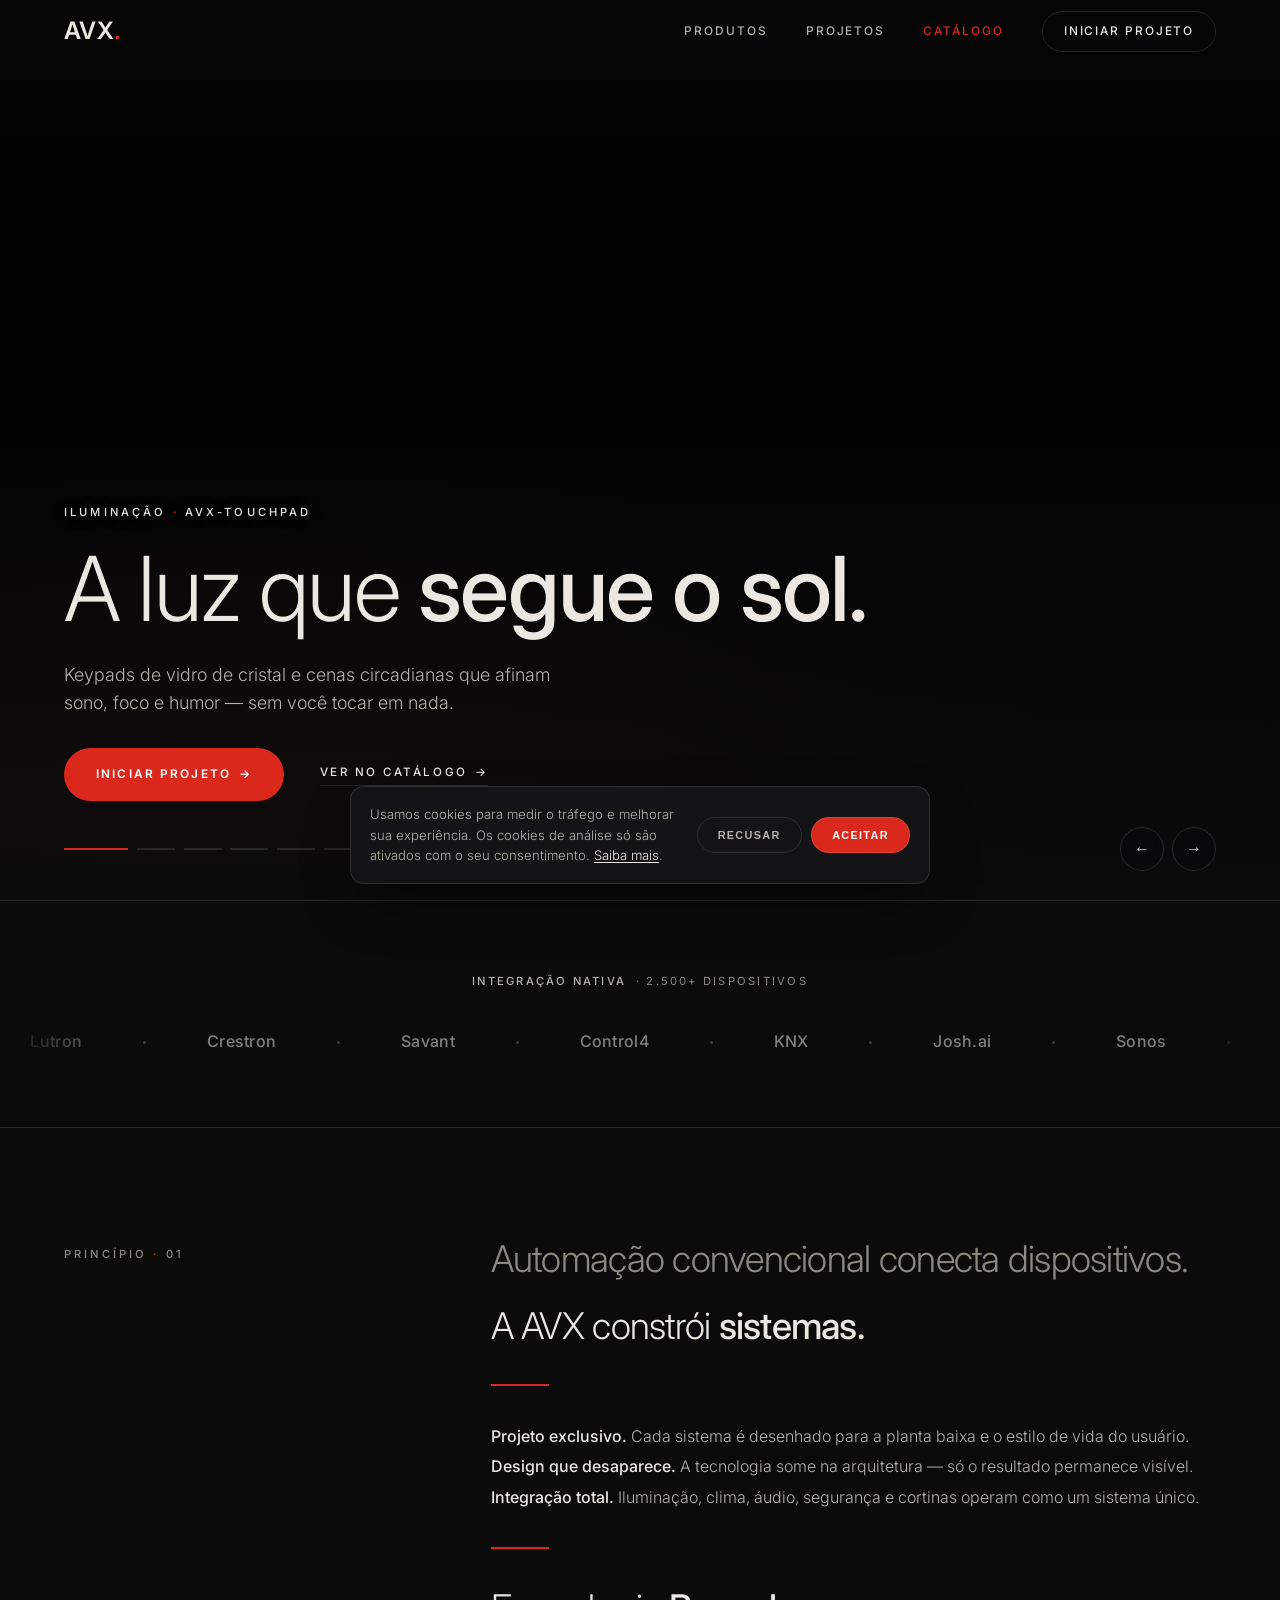
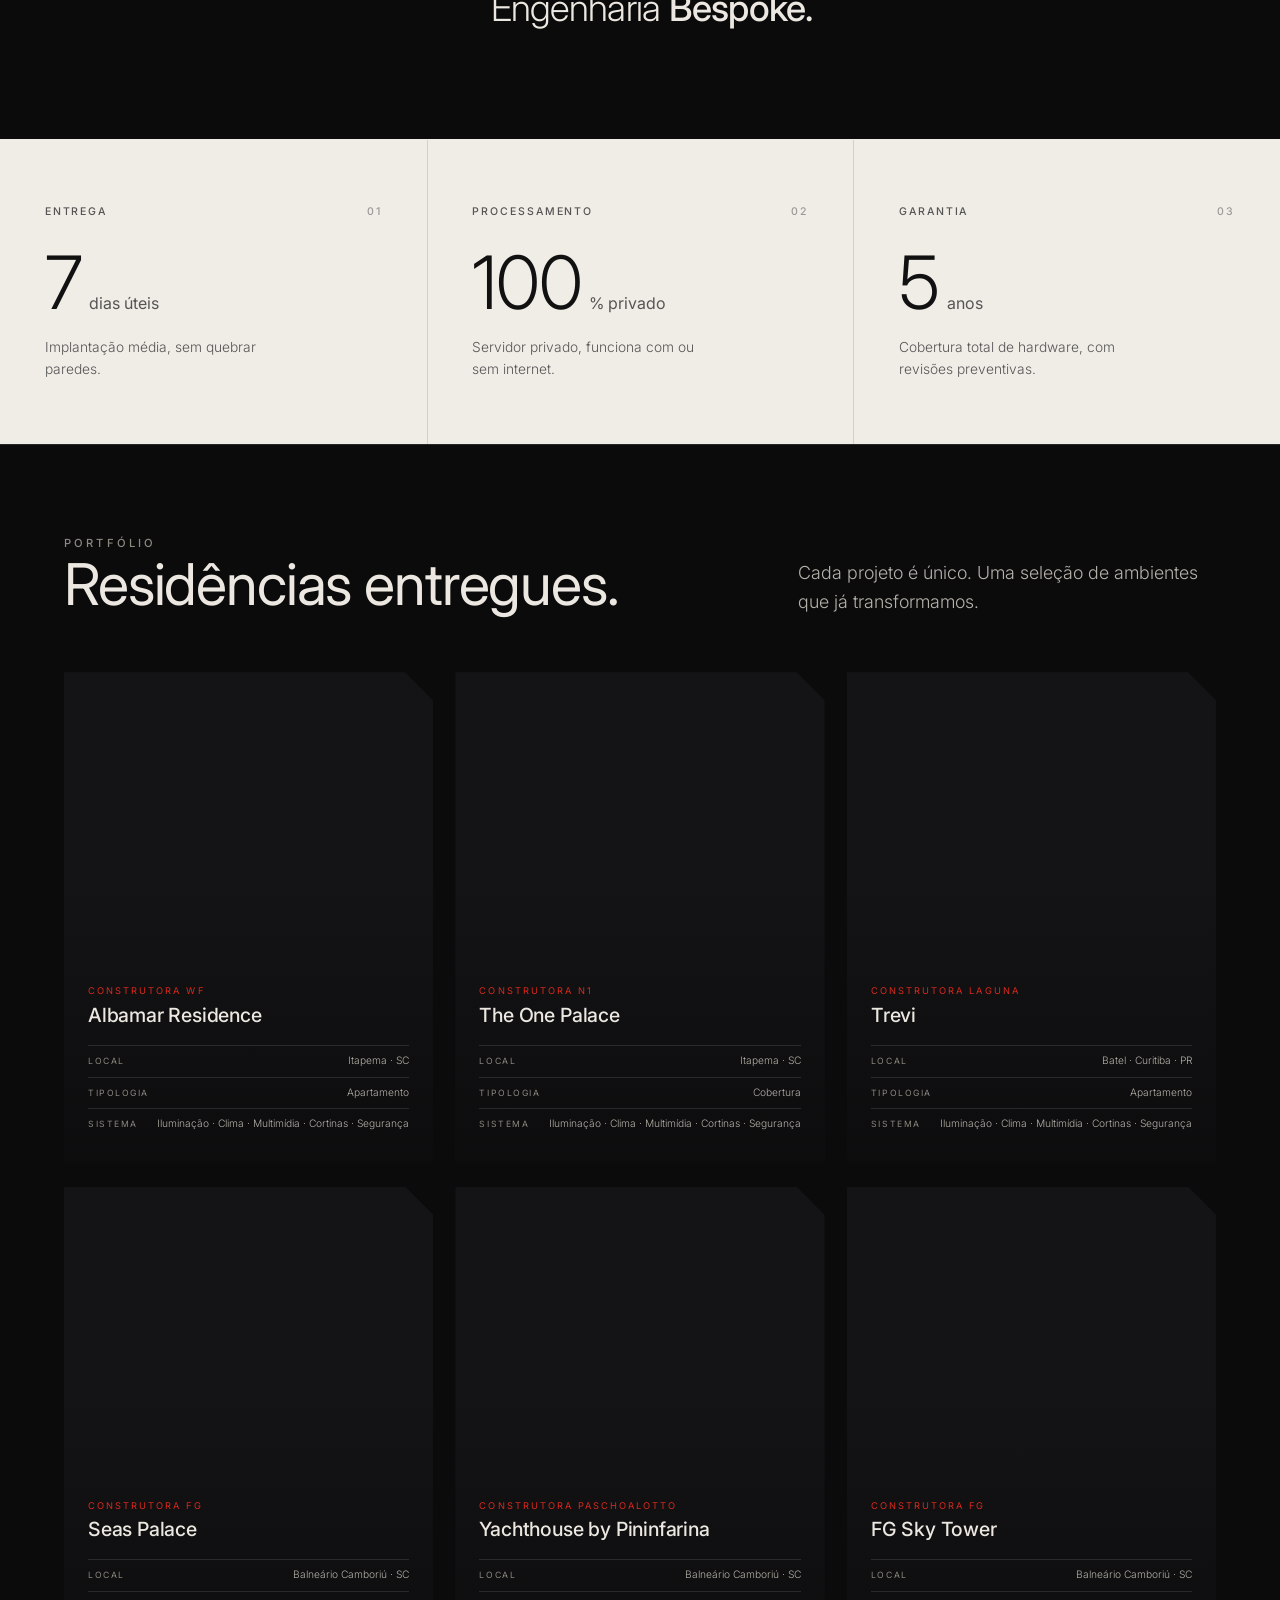
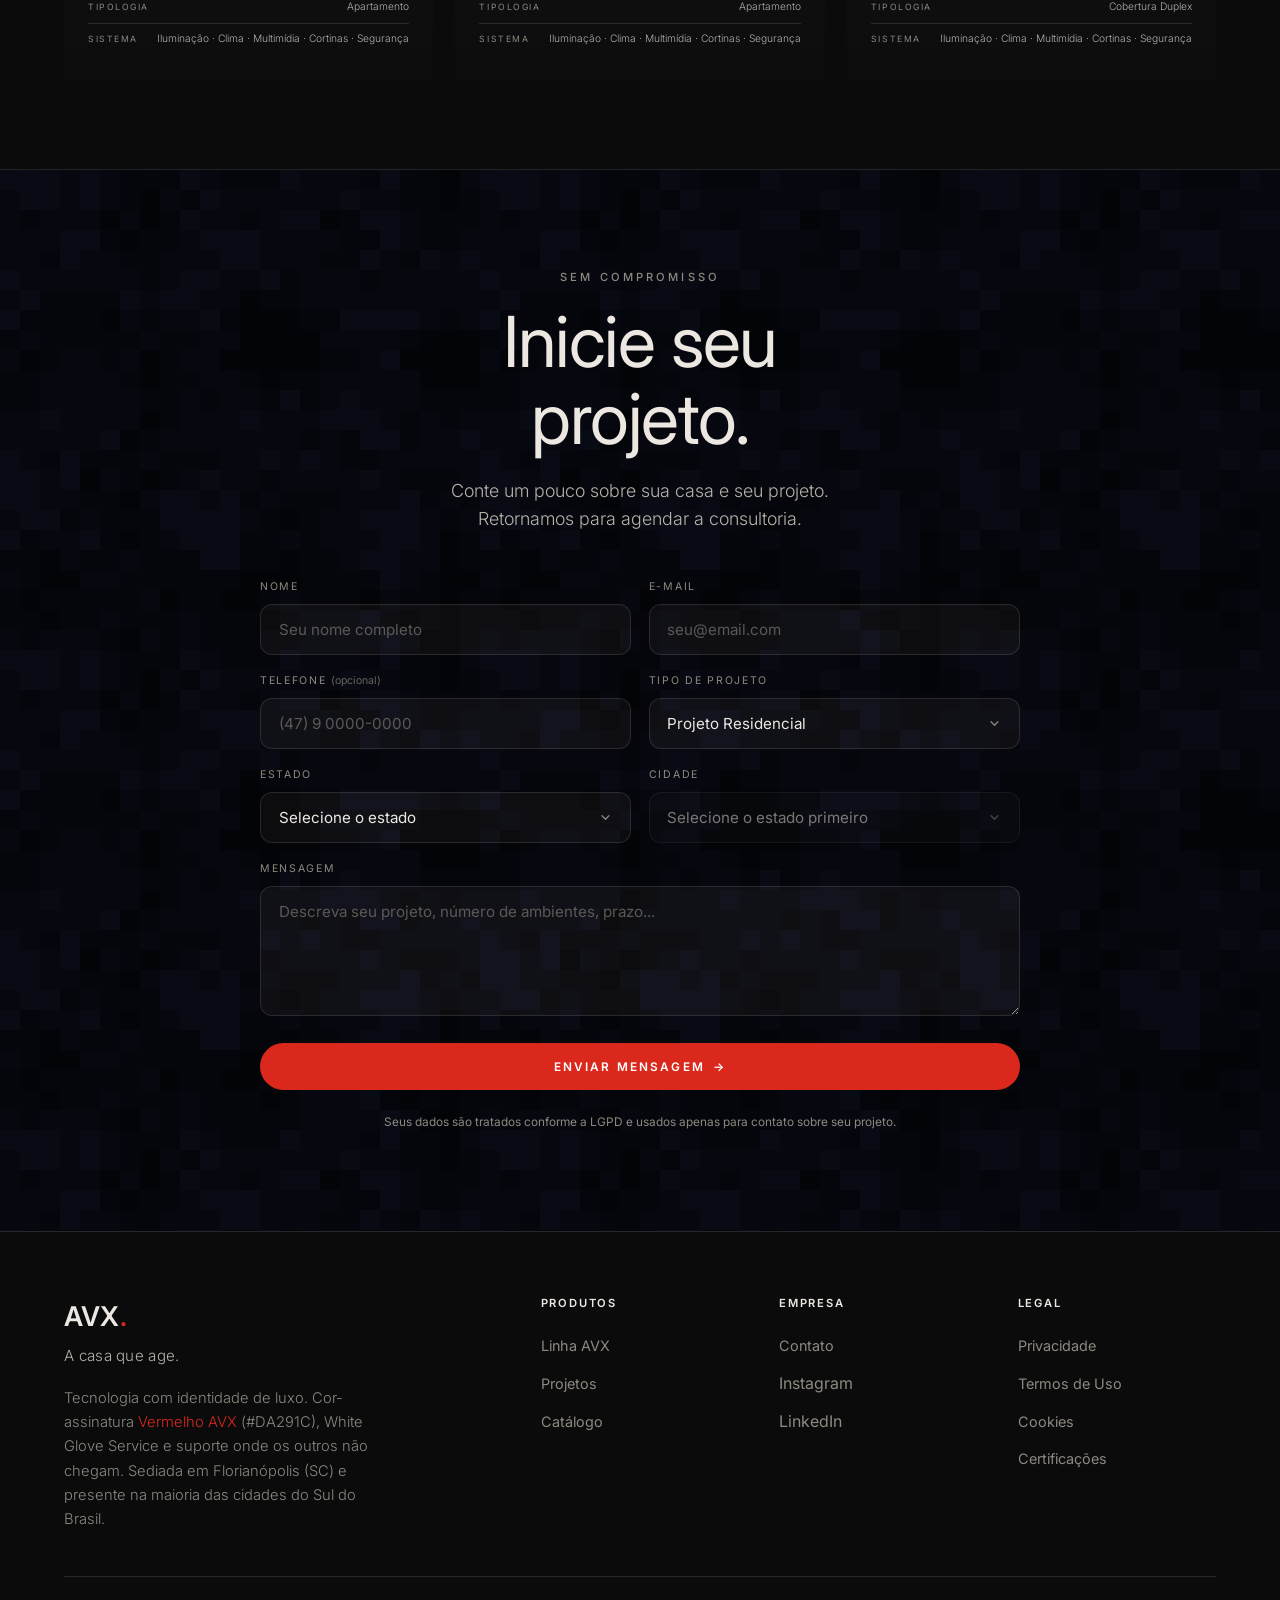
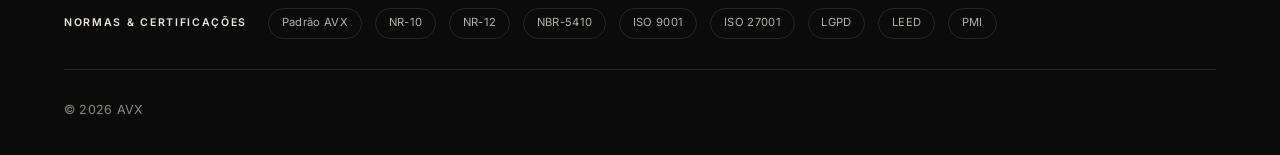
==== index.html @ 7b55c736 "Organização no padrão do rxsync e formulário pelo n8n - CLAUDE.md, README.md, SECURITY.md, .gitignor" ====
<!DOCTYPE html>
<html lang="pt-BR">
<head>
<meta charset="UTF-8">
<meta name="viewport" content="width=device-width, initial-scale=1.0">

<!-- Google Analytics (GA4) com Consent Mode v2 -->
<script async src="https://www.googletagmanager.com/gtag/js?id=G-PQ6LZPBGHN"></script>
<script>
  window.dataLayer = window.dataLayer || [];
  function gtag(){dataLayer.push(arguments);}
  // Por padrão, nada é armazenado até o consentimento (LGPD)
  gtag('consent','default',{
    ad_storage:'denied', ad_user_data:'denied', ad_personalization:'denied',
    analytics_storage:'denied', wait_for_update:500
  });
  // Aplica consentimento previamente salvo (compartilhado entre as páginas)
  try{ if(localStorage.getItem('avxConsent')==='granted'){
    gtag('consent','update',{ad_storage:'granted',ad_user_data:'granted',ad_personalization:'granted',analytics_storage:'granted'});
  }}catch(e){}
  gtag('js', new Date());
  gtag('config', 'G-PQ6LZPBGHN');
</script>

<title>AVX | Automação Residencial Bespoke de Alto Padrão</title>
<meta name="description" content="Automação residencial de alto padrão. Keypads de cristal, segurança com IA e instalação sem obras, em média 7 dias úteis.">
<meta name="robots" content="index, follow, max-image-preview:large">
<meta name="theme-color" content="#0b0b0c">
<meta name="author" content="AVX">
<link rel="canonical" href="https://avxautomacao.com.br/">
<link rel="icon" type="image/png" sizes="32x32" href="/assets/favicon-avx.png">
<link rel="apple-touch-icon" href="/assets/favicon-avx.png">

<!-- Open Graph / Social -->
<meta property="og:type" content="website">
<meta property="og:locale" content="pt_BR">
<meta property="og:site_name" content="AVX">
<meta property="og:url" content="https://avxautomacao.com.br/">
<meta property="og:title" content="AVX | Automação Residencial Bespoke">
<meta property="og:description" content="Keypads de cristal e segurança com IA. A tecnologia desaparece — você apenas vive.">
<meta property="og:image" content="https://avxautomacao.com.br/assets/og-avx.png">
<meta property="og:image:alt" content="AVX — Automação Residencial Bespoke">
<meta name="twitter:card" content="summary_large_image">
<meta name="twitter:title" content="AVX | Automação Residencial Bespoke">
<meta name="twitter:description" content="Keypads de cristal e segurança com IA. Você apenas vive.">
<meta name="twitter:image" content="https://avxautomacao.com.br/assets/og-avx.png">
<meta name="twitter:image:alt" content="AVX — Automação Residencial Bespoke">

<!-- Dados estruturados (SEO) -->
<script type="application/ld+json">
{
  "@context":"https://schema.org",
  "@type":"Organization",
  "name":"AVX",
  "legalName":"AVX",
  "url":"https://avxautomacao.com.br/",
  "logo":"https://avxautomacao.com.br/assets/og-avx.png",
  "description":"Automação residencial de alto padrão com hardware proprietário e segurança com IA.",
  "email":"sac@avxautomacao.com.br",
  "address":{"@type":"PostalAddress","addressLocality":"Florianópolis","addressRegion":"SC","addressCountry":"BR"}
}
</script>

<link rel="preconnect" href="https://images.unsplash.com" crossorigin>
<link rel="preload" as="image" href="https://images.unsplash.com/photo-1616594039964-ae9021a400a0?q=80&w=2400&auto=format&fit=crop" fetchpriority="high">
<link rel="preconnect" href="https://fonts.googleapis.com">
<link rel="preconnect" href="https://fonts.gstatic.com" crossorigin>
<link href="https://fonts.googleapis.com/css2?family=Inter:wght@300;400;500;600;700&display=swap" rel="stylesheet">

<style>
/* ============================================================
   AVX — Design tokens
   ============================================================ */
:root{
  --ink:#0b0b0c;          /* near-black, warm */
  --ink-soft:#141416;
  --paper:#f0ede7;         /* off-white inversion sections */
  --panel:#111113; --line-soft:rgba(236,232,225,.07); /* tokens compartilhados com o catálogo */
  --bone:#ece8e1;         /* primary text on dark */
  --bone-dim:#b6b2aa;
  --ash:#8d8980;          /* muted / secondary */
  --avx:#da291c;          /* signature accent — brand-locked */
  --line:rgba(236,232,225,.12);
  --ease:cubic-bezier(.4,0,0,1);

  --shell:clamp(1.25rem,5vw,6.5rem);   /* horizontal page padding */
  --max:1320px;
  --navh:64px;
}

*{margin:0;padding:0;box-sizing:border-box}
html{scroll-behavior:smooth;-webkit-text-size-adjust:100%}
::selection{background:var(--avx);color:#fff}
.skip-link{position:absolute;left:-9999px;top:0;z-index:200;background:var(--avx);color:#fff;padding:.7rem 1.2rem;font-size:.85rem;border-radius:0 0 8px 0}
.skip-link:focus{left:0}

body{
  font-family:'Inter','Helvetica Neue',Arial,sans-serif;
  background:var(--ink);
  color:var(--bone);
  line-height:1.6;
  overflow-x:hidden;
  font-weight:400;
  -webkit-font-smoothing:antialiased;
}
img{display:block;max-width:100%}
a{color:inherit;text-decoration:none}

/* ---------- Type primitives ---------- */
.eyebrow{
  font-family:'Inter','Helvetica Neue',Arial,sans-serif;
  font-size:.7rem;font-weight:500;
  letter-spacing:.28em;text-transform:uppercase;
  color:var(--ash);
}
.eyebrow .dot{color:var(--avx)}
.display{
  font-family:'Inter','Helvetica Neue',Arial,sans-serif;
  font-weight:400;
  line-height:1.1;
  letter-spacing:-.02em;
}
.lead{
  color:var(--bone-dim);
  font-weight:300;
  font-size:clamp(1rem,1.4vw,1.18rem);
  max-width:46ch;
}

/* ---------- Quiet link with growing rule ---------- */
.qlink{
  display:inline-flex;align-items:center;gap:.6em;
  font-size:.72rem;font-weight:500;letter-spacing:.22em;text-transform:uppercase;
  padding-bottom:.4em;position:relative;color:var(--bone);
  transition:color .4s var(--ease);
}
.qlink .arw{transition:transform .4s var(--ease)}
.qlink::after{
  content:"";position:absolute;left:0;bottom:0;height:1px;width:100%;
  background:var(--line);
}
.qlink::before{
  content:"";position:absolute;left:0;bottom:0;height:1px;width:0;
  background:var(--avx);transition:width .5s var(--ease);z-index:1;
}
.qlink:hover::before{width:100%}
.qlink:hover .arw{transform:translateX(5px)}

/* ============================================================
   NAV
   ============================================================ */
.nav{
  position:fixed;inset:0 0 auto 0;z-index:80;
  height:var(--navh);padding:0 var(--shell);
  display:flex;align-items:center;justify-content:space-between;
  background:transparent;border-bottom:1px solid transparent;
  transition:background .5s var(--ease),border-color .5s var(--ease);
}
.nav.scrolled{
  background:rgba(11,11,12,.72);
  backdrop-filter:blur(14px);-webkit-backdrop-filter:blur(14px);
  border-bottom:1px solid var(--line);
}
.brand{font-family:'Inter','Helvetica Neue',Arial,sans-serif;font-weight:600;font-size:1.5rem;letter-spacing:.02em}
.brand .dot{color:var(--avx);display:inline-block}
.nav-links{display:flex;align-items:center;gap:2.4rem}
.nav-links a{
  font-size:.74rem;font-weight:500;letter-spacing:.16em;text-transform:uppercase;
  color:var(--bone-dim);transition:color .3s var(--ease);
}
.nav-links a:hover{color:var(--bone)}
.nav-links a.cat{color:var(--avx)}
.nav-cta{
  border:1px solid var(--line);border-radius:100px;
  padding:.62rem 1.3rem;color:var(--bone)!important;
  transition:border-color .4s var(--ease),background .4s var(--ease);
}
.nav-cta:hover{border-color:var(--bone);background:var(--bone);color:var(--ink)!important}
.burger{display:none;background:none;border:0;color:var(--bone);cursor:pointer;width:30px;height:20px;position:relative}
.burger span{position:absolute;left:0;height:1.5px;width:100%;background:currentColor;transition:.35s var(--ease)}
.burger span:nth-child(1){top:2px}
.burger span:nth-child(2){top:9px}
.burger span:nth-child(3){top:16px}
body.menu-open .burger span:nth-child(1){top:9px;transform:rotate(45deg)}
body.menu-open .burger span:nth-child(2){opacity:0}
body.menu-open .burger span:nth-child(3){top:9px;transform:rotate(-45deg)}

/* mobile menu sheet */
.sheet{
  position:fixed;inset:0;z-index:70;background:var(--ink);
  display:flex;flex-direction:column;justify-content:center;gap:.4rem;
  padding:0 var(--shell);
  opacity:0;visibility:hidden;transition:opacity .5s var(--ease),visibility .5s;
}
body.menu-open .sheet{opacity:1;visibility:visible}
.sheet a{
  font-family:'Inter','Helvetica Neue',Arial,sans-serif;font-weight:300;letter-spacing:-.01em;
  font-size:clamp(1.8rem,7vw,2.6rem);color:var(--bone);
  padding:.3rem 0;border-bottom:1px solid var(--line);
}
.sheet a .num{font-family:'Inter','Helvetica Neue',Arial,sans-serif;font-size:.7rem;color:var(--ash);letter-spacing:.2em;margin-right:1rem;vertical-align:middle}

/* ============================================================
   HERO — presence-aware
   ============================================================ */
/* HERO — auto-sliding product features */
.hero{position:relative;height:100svh;overflow:hidden}
.hero-track{display:flex;height:100%;width:100%;transition:transform 1s var(--ease)}
.slide{position:relative;flex:0 0 100%;height:100%;display:flex;align-items:flex-end;padding:0 var(--shell) clamp(5rem,11vh,7.5rem);overflow:hidden}
.slide-bg{position:absolute;inset:0;z-index:0;background:#000 center/cover no-repeat;transform:scale(1.08)}
.slide.active .slide-bg{animation:kenburns 8s linear forwards}
@keyframes kenburns{from{transform:scale(1.08)}to{transform:scale(1.17)}}
.slide-veil{position:absolute;inset:0;z-index:1;
  background:linear-gradient(180deg,rgba(11,11,12,.5),rgba(11,11,12,.08) 32%,rgba(11,11,12,.6) 74%,var(--ink)),
  radial-gradient(120% 80% at 18% 100%,rgba(218,41,28,.12),transparent 55%),
  radial-gradient(120% 80% at 20% 100%,rgba(11,11,12,.7),transparent 62%);}
.slide-inner{position:relative;z-index:3;max-width:var(--max);width:100%;margin:0 auto}
.slide .eyebrow{color:var(--bone);text-shadow:0 1px 14px rgba(0,0,0,.55);opacity:0;transform:translateY(16px);transition:.7s var(--ease) .15s}
.slide h1,.slide h2{font-size:clamp(2.4rem,7vw,5.6rem);font-weight:300;margin:1.1rem 0 1.4rem;max-width:18ch;opacity:0;transform:translateY(22px);transition:.7s var(--ease) .28s}
.slide h1 em,.slide h2 em{font-style:normal;font-weight:500;color:var(--bone)}
.slide .lead{opacity:0;transform:translateY(22px);transition:.7s var(--ease) .4s}
.slide.active .eyebrow,.slide.active h1,.slide.active h2,.slide.active .lead,.slide.active .hero-actions{opacity:1;transform:none}
.hero-actions{display:flex;flex-wrap:wrap;gap:1.4rem 2.2rem;align-items:center;margin-top:1.9rem;opacity:0;transform:translateY(22px);transition:.7s var(--ease) .52s}

/* hero controls */
.hero-ui{position:absolute;left:0;right:0;bottom:1.8rem;z-index:6;padding:0 var(--shell);
  display:flex;align-items:center;gap:1.4rem;max-width:var(--max);margin:0 auto}
.hero-dots{display:flex;gap:.55rem;flex:1;flex-wrap:wrap}
.hero-dot{height:2px;width:38px;background:var(--line);border:0;padding:0;cursor:pointer;transition:.4s var(--ease)}
.hero-dot.active{background:var(--avx);width:64px}
.hero-nav{display:flex;gap:.5rem}
.hero-arrow{width:44px;height:44px;border-radius:50%;border:1px solid var(--line);background:rgba(11,11,12,.35);
  backdrop-filter:blur(6px);color:var(--bone);cursor:pointer;display:flex;align-items:center;justify-content:center;
  font-size:1rem;transition:.3s var(--ease)}
.hero-arrow:hover{border-color:var(--bone);background:var(--bone);color:var(--ink)}

.btn{
  display:inline-flex;align-items:center;gap:.7em;
  background:var(--avx);color:#fff;
  font-size:.74rem;font-weight:600;letter-spacing:.18em;text-transform:uppercase;
  padding:1.05rem 2rem;border-radius:100px;
  transition:transform .4s var(--ease),box-shadow .4s var(--ease),background .4s var(--ease);
}
.btn:hover{transform:translateY(-2px);box-shadow:0 14px 40px -12px rgba(218,41,28,.6);background:#c1241a}
.btn .arw{transition:transform .4s var(--ease)}
.btn:hover .arw{transform:translateX(4px)}

/* ============================================================
   INTEGRATIONS (single row marquee)
   ============================================================ */
.integrations{padding:clamp(3.5rem,8vh,5.5rem) 0;border-top:1px solid var(--line);overflow:hidden}
.integrations .cap{display:flex;align-items:center;justify-content:center;gap:.6rem;flex-wrap:wrap;
  margin-bottom:2.4rem;padding:0 var(--shell)}
.integrations .cap .t{font-size:.7rem;font-weight:500;letter-spacing:.2em;text-transform:uppercase;color:var(--bone-dim)}
.integrations .cap .s{font-size:.7rem;font-weight:400;letter-spacing:.2em;text-transform:uppercase;color:var(--ash)}
.mq-wrap{-webkit-mask-image:linear-gradient(90deg,transparent,#000 10%,#000 90%,transparent);
  mask-image:linear-gradient(90deg,transparent,#000 10%,#000 90%,transparent)}
.marquee{display:flex;width:max-content;animation:slide 60s linear infinite}
.integrations:hover .marquee{animation-play-state:paused}
.marquee span{display:inline-flex;align-items:center;font-family:'Inter','Helvetica Neue',Arial,sans-serif;font-weight:500;
  font-size:1rem;letter-spacing:.02em;color:var(--bone-dim);padding:0 1.9rem;white-space:nowrap;opacity:.7}
.marquee span::after{content:"";width:3px;height:3px;border-radius:50%;background:var(--ash);margin-left:3.8rem;opacity:.6}
@keyframes slide{to{transform:translateX(-50%)}}

/* ============================================================
   STATS — technical spec strip
   ============================================================ */
.specs{display:grid;grid-template-columns:repeat(3,1fr);border-top:1px solid var(--line);background:var(--paper)}
.spec{position:relative;padding:clamp(2.6rem,5vw,4rem) clamp(1.5rem,3.5vw,3rem);border-left:1px solid rgba(0,0,0,.12)}
.spec:first-child{border-left:0}
.spec-top{color:#555!important}
.spec-top .ix{color:#999!important}
.spec-val .num{color:#111!important}
.spec-val .unit{color:#555!important}
.spec-key{color:#555!important}
.spec-top{display:flex;align-items:center;justify-content:space-between;font-size:.66rem;font-weight:500;letter-spacing:.18em;text-transform:uppercase;color:var(--ash);margin-bottom:1.6rem}
.spec-top .ix{color:var(--ash)}
.spec-val{display:flex;align-items:baseline;gap:.5rem;font-family:'Inter','Helvetica Neue',Arial,sans-serif;font-weight:300;line-height:1}
.spec-val .num{font-size:clamp(3rem,7vw,4.6rem);letter-spacing:-.02em}
.spec-val .unit{font-weight:400;font-size:1rem;color:var(--bone-dim)}
.spec-key{font-size:.86rem;font-weight:300;line-height:1.55;color:var(--bone-dim);margin-top:1.1rem;max-width:26ch}

/* ============================================================
   PROJECTS
   ============================================================ */
.projects{padding:clamp(5rem,10vh,8rem) var(--shell);border-top:1px solid var(--line)}
.projects .head{display:flex;justify-content:space-between;align-items:flex-end;gap:2rem;margin-bottom:3.5rem;flex-wrap:wrap}
.projects h2{font-size:clamp(2.2rem,4.5vw,3.6rem)}
.grid3{display:grid;grid-template-columns:repeat(3,1fr);gap:1.4rem}
@media(max-width:1080px){.grid3{grid-template-columns:repeat(2,1fr)}}
.pcard{position:relative;aspect-ratio:3/4;overflow:hidden;background:var(--ink-soft);border-radius:0;clip-path:polygon(0 0,calc(100% - 28px) 0,100% 28px,100% 100%,0 100%);transition:background .4s var(--ease)}
.pcard img{width:100%;height:100%;object-fit:cover;transform:scale(1.03);transition:transform 1.2s var(--ease)}
.pcard:hover img{transform:scale(1.1)}
.pcard:hover{background:#1b1b1e}
.pcard::after{content:"";position:absolute;inset:0;background:linear-gradient(180deg,transparent 40%,rgba(11,11,12,.85))}
.pcard .meta{position:absolute;left:0;right:0;bottom:0;z-index:2;padding:1.5rem;display:flex;flex-direction:column;gap:.3rem}
.pcard .dev{font-size:.58rem;letter-spacing:.22em;text-transform:uppercase;color:var(--avx)}
.pcard .name{font-family:'Inter','Helvetica Neue',Arial,sans-serif;font-weight:500;font-size:1.22rem;letter-spacing:-.01em;line-height:1.15;margin-bottom:.85rem}
.pcard .pspecs{display:flex;flex-direction:column;border-top:1px solid var(--line)}
.pcard .pspecs .r{display:flex;justify-content:space-between;align-items:baseline;gap:.7rem;padding:.5rem 0;border-bottom:1px solid var(--line)}
.pcard .pspecs .r:last-child{border-bottom:0}
.pcard .pspecs .k{font-size:.54rem;letter-spacing:.18em;text-transform:uppercase;color:var(--ash);white-space:nowrap}
.pcard .pspecs .v{font-size:.64rem;color:var(--bone-dim);font-weight:300;text-align:right;line-height:1.3}

/* ============================================================
   CONTACT FORM
   ============================================================ */
.contact{border-top:1px solid var(--line);padding:clamp(5rem,11vh,8rem) var(--shell);background-color:#030407;background-image:url("data:image/svg+xml,%3Csvg%20xmlns%3D%27http%3A%2F%2Fwww.w3.org%2F2000%2Fsvg%27%20width%3D%27480%27%20height%3D%27480%27%20shape-rendering%3D%27crispEdges%27%3E%3Crect%20x%3D%270%27%20y%3D%270%27%20width%3D%2720%27%20height%3D%2720%27%20fill%3D%27%23090b14%27%2F%3E%3Crect%20x%3D%270%27%20y%3D%2720%27%20width%3D%2720%27%20height%3D%2720%27%20fill%3D%27%2307080f%27%2F%3E%3Crect%20x%3D%270%27%20y%3D%2740%27%20width%3D%2720%27%20height%3D%2720%27%20fill%3D%27%2307080f%27%2F%3E%3Crect%20x%3D%270%27%20y%3D%2760%27%20width%3D%2720%27%20height%3D%2720%27%20fill%3D%27%2307080f%27%2F%3E%3Crect%20x%3D%270%27%20y%3D%2780%27%20width%3D%2720%27%20height%3D%2720%27%20fill%3D%27%2307080f%27%2F%3E%3Crect%20x%3D%270%27%20y%3D%27100%27%20width%3D%2720%27%20height%3D%2720%27%20fill%3D%27%23090b14%27%2F%3E%3Crect%20x%3D%270%27%20y%3D%27120%27%20width%3D%2720%27%20height%3D%2720%27%20fill%3D%27%2307080f%27%2F%3E%3Crect%20x%3D%270%27%20y%3D%27140%27%20width%3D%2720%27%20height%3D%2720%27%20fill%3D%27%23090b14%27%2F%3E%3Crect%20x%3D%270%27%20y%3D%27160%27%20width%3D%2720%27%20height%3D%2720%27%20fill%3D%27%2305060b%27%2F%3E%3Crect%20x%3D%270%27%20y%3D%27180%27%20width%3D%2720%27%20height%3D%2720%27%20fill%3D%27%2307080f%27%2F%3E%3Crect%20x%3D%270%27%20y%3D%27200%27%20width%3D%2720%27%20height%3D%2720%27%20fill%3D%27%2305060b%27%2F%3E%3Crect%20x%3D%270%27%20y%3D%27220%27%20width%3D%2720%27%20height%3D%2720%27%20fill%3D%27%2305060b%27%2F%3E%3Crect%20x%3D%270%27%20y%3D%27240%27%20width%3D%2720%27%20height%3D%2720%27%20fill%3D%27%2307080f%27%2F%3E%3Crect%20x%3D%270%27%20y%3D%27260%27%20width%3D%2720%27%20height%3D%2720%27%20fill%3D%27%2307080f%27%2F%3E%3Crect%20x%3D%270%27%20y%3D%27280%27%20width%3D%2720%27%20height%3D%2720%27%20fill%3D%27%23090b14%27%2F%3E%3Crect%20x%3D%270%27%20y%3D%27300%27%20width%3D%2720%27%20height%3D%2720%27%20fill%3D%27%23090b14%27%2F%3E%3Crect%20x%3D%270%27%20y%3D%27320%27%20width%3D%2720%27%20height%3D%2720%27%20fill%3D%27%23090b14%27%2F%3E%3Crect%20x%3D%270%27%20y%3D%27340%27%20width%3D%2720%27%20height%3D%2720%27%20fill%3D%27%2307080f%27%2F%3E%3Crect%20x%3D%270%27%20y%3D%27360%27%20width%3D%2720%27%20height%3D%2720%27%20fill%3D%27%23090b14%27%2F%3E%3Crect%20x%3D%270%27%20y%3D%27380%27%20width%3D%2720%27%20height%3D%2720%27%20fill%3D%27%2305060b%27%2F%3E%3Crect%20x%3D%270%27%20y%3D%27400%27%20width%3D%2720%27%20height%3D%2720%27%20fill%3D%27%2307080f%27%2F%3E%3Crect%20x%3D%270%27%20y%3D%27420%27%20width%3D%2720%27%20height%3D%2720%27%20fill%3D%27%2305060b%27%2F%3E%3Crect%20x%3D%270%27%20y%3D%27440%27%20width%3D%2720%27%20height%3D%2720%27%20fill%3D%27%2305060b%27%2F%3E%3Crect%20x%3D%270%27%20y%3D%27460%27%20width%3D%2720%27%20height%3D%2720%27%20fill%3D%27%2307080f%27%2F%3E%3Crect%20x%3D%2720%27%20y%3D%270%27%20width%3D%2720%27%20height%3D%2720%27%20fill%3D%27%23090b14%27%2F%3E%3Crect%20x%3D%2720%27%20y%3D%2720%27%20width%3D%2720%27%20height%3D%2720%27%20fill%3D%27%23090b14%27%2F%3E%3Crect%20x%3D%2720%27%20y%3D%2740%27%20width%3D%2720%27%20height%3D%2720%27%20fill%3D%27%2305060b%27%2F%3E%3Crect%20x%3D%2720%27%20y%3D%2760%27%20width%3D%2720%27%20height%3D%2720%27%20fill%3D%27%2307080f%27%2F%3E%3Crect%20x%3D%2720%27%20y%3D%2780%27%20width%3D%2720%27%20height%3D%2720%27%20fill%3D%27%2307080f%27%2F%3E%3Crect%20x%3D%2720%27%20y%3D%27100%27%20width%3D%2720%27%20height%3D%2720%27%20fill%3D%27%2307080f%27%2F%3E%3Crect%20x%3D%2720%27%20y%3D%27120%27%20width%3D%2720%27%20height%3D%2720%27%20fill%3D%27%23090b14%27%2F%3E%3Crect%20x%3D%2720%27%20y%3D%27140%27%20width%3D%2720%27%20height%3D%2720%27%20fill%3D%27%2305060b%27%2F%3E%3Crect%20x%3D%2720%27%20y%3D%27160%27%20width%3D%2720%27%20height%3D%2720%27%20fill%3D%27%2307080f%27%2F%3E%3Crect%20x%3D%2720%27%20y%3D%27200%27%20width%3D%2720%27%20height%3D%2720%27%20fill%3D%27%2305060b%27%2F%3E%3Crect%20x%3D%2720%27%20y%3D%27220%27%20width%3D%2720%27%20height%3D%2720%27%20fill%3D%27%2305060b%27%2F%3E%3Crect%20x%3D%2720%27%20y%3D%27240%27%20width%3D%2720%27%20height%3D%2720%27%20fill%3D%27%2307080f%27%2F%3E%3Crect%20x%3D%2720%27%20y%3D%27260%27%20width%3D%2720%27%20height%3D%2720%27%20fill%3D%27%2307080f%27%2F%3E%3Crect%20x%3D%2720%27%20y%3D%27280%27%20width%3D%2720%27%20height%3D%2720%27%20fill%3D%27%2307080f%27%2F%3E%3Crect%20x%3D%2720%27%20y%3D%27300%27%20width%3D%2720%27%20height%3D%2720%27%20fill%3D%27%23090b14%27%2F%3E%3Crect%20x%3D%2720%27%20y%3D%27320%27%20width%3D%2720%27%20height%3D%2720%27%20fill%3D%27%23090b14%27%2F%3E%3Crect%20x%3D%2720%27%20y%3D%27340%27%20width%3D%2720%27%20height%3D%2720%27%20fill%3D%27%23090b14%27%2F%3E%3Crect%20x%3D%2720%27%20y%3D%27360%27%20width%3D%2720%27%20height%3D%2720%27%20fill%3D%27%2305060b%27%2F%3E%3Crect%20x%3D%2720%27%20y%3D%27380%27%20width%3D%2720%27%20height%3D%2720%27%20fill%3D%27%2305060b%27%2F%3E%3Crect%20x%3D%2720%27%20y%3D%27400%27%20width%3D%2720%27%20height%3D%2720%27%20fill%3D%27%2305060b%27%2F%3E%3Crect%20x%3D%2720%27%20y%3D%27440%27%20width%3D%2720%27%20height%3D%2720%27%20fill%3D%27%2305060b%27%2F%3E%3Crect%20x%3D%2720%27%20y%3D%27460%27%20width%3D%2720%27%20height%3D%2720%27%20fill%3D%27%2305060b%27%2F%3E%3Crect%20x%3D%2740%27%20y%3D%270%27%20width%3D%2720%27%20height%3D%2720%27%20fill%3D%27%23090b14%27%2F%3E%3Crect%20x%3D%2740%27%20y%3D%2720%27%20width%3D%2720%27%20height%3D%2720%27%20fill%3D%27%23090b14%27%2F%3E%3Crect%20x%3D%2740%27%20y%3D%2740%27%20width%3D%2720%27%20height%3D%2720%27%20fill%3D%27%2307080f%27%2F%3E%3Crect%20x%3D%2740%27%20y%3D%2760%27%20width%3D%2720%27%20height%3D%2720%27%20fill%3D%27%2307080f%27%2F%3E%3Crect%20x%3D%2740%27%20y%3D%2780%27%20width%3D%2720%27%20height%3D%2720%27%20fill%3D%27%2305060b%27%2F%3E%3Crect%20x%3D%2740%27%20y%3D%27100%27%20width%3D%2720%27%20height%3D%2720%27%20fill%3D%27%2307080f%27%2F%3E%3Crect%20x%3D%2740%27%20y%3D%27120%27%20width%3D%2720%27%20height%3D%2720%27%20fill%3D%27%2305060b%27%2F%3E%3Crect%20x%3D%2740%27%20y%3D%27140%27%20width%3D%2720%27%20height%3D%2720%27%20fill%3D%27%2305060b%27%2F%3E%3Crect%20x%3D%2740%27%20y%3D%27160%27%20width%3D%2720%27%20height%3D%2720%27%20fill%3D%27%2305060b%27%2F%3E%3Crect%20x%3D%2740%27%20y%3D%27180%27%20width%3D%2720%27%20height%3D%2720%27%20fill%3D%27%2305060b%27%2F%3E%3Crect%20x%3D%2740%27%20y%3D%27200%27%20width%3D%2720%27%20height%3D%2720%27%20fill%3D%27%2307080f%27%2F%3E%3Crect%20x%3D%2740%27%20y%3D%27220%27%20width%3D%2720%27%20height%3D%2720%27%20fill%3D%27%2307080f%27%2F%3E%3Crect%20x%3D%2740%27%20y%3D%27240%27%20width%3D%2720%27%20height%3D%2720%27%20fill%3D%27%23090b14%27%2F%3E%3Crect%20x%3D%2740%27%20y%3D%27260%27%20width%3D%2720%27%20height%3D%2720%27%20fill%3D%27%2307080f%27%2F%3E%3Crect%20x%3D%2740%27%20y%3D%27280%27%20width%3D%2720%27%20height%3D%2720%27%20fill%3D%27%2305060b%27%2F%3E%3Crect%20x%3D%2740%27%20y%3D%27300%27%20width%3D%2720%27%20height%3D%2720%27%20fill%3D%27%2307080f%27%2F%3E%3Crect%20x%3D%2740%27%20y%3D%27320%27%20width%3D%2720%27%20height%3D%2720%27%20fill%3D%27%2307080f%27%2F%3E%3Crect%20x%3D%2740%27%20y%3D%27340%27%20width%3D%2720%27%20height%3D%2720%27%20fill%3D%27%23090b14%27%2F%3E%3Crect%20x%3D%2740%27%20y%3D%27360%27%20width%3D%2720%27%20height%3D%2720%27%20fill%3D%27%2307080f%27%2F%3E%3Crect%20x%3D%2740%27%20y%3D%27420%27%20width%3D%2720%27%20height%3D%2720%27%20fill%3D%27%2305060b%27%2F%3E%3Crect%20x%3D%2740%27%20y%3D%27460%27%20width%3D%2720%27%20height%3D%2720%27%20fill%3D%27%2307080f%27%2F%3E%3Crect%20x%3D%2760%27%20y%3D%270%27%20width%3D%2720%27%20height%3D%2720%27%20fill%3D%27%2307080f%27%2F%3E%3Crect%20x%3D%2760%27%20y%3D%2720%27%20width%3D%2720%27%20height%3D%2720%27%20fill%3D%27%2307080f%27%2F%3E%3Crect%20x%3D%2760%27%20y%3D%2740%27%20width%3D%2720%27%20height%3D%2720%27%20fill%3D%27%2307080f%27%2F%3E%3Crect%20x%3D%2760%27%20y%3D%2760%27%20width%3D%2720%27%20height%3D%2720%27%20fill%3D%27%23090b14%27%2F%3E%3Crect%20x%3D%2760%27%20y%3D%2780%27%20width%3D%2720%27%20height%3D%2720%27%20fill%3D%27%23090b14%27%2F%3E%3Crect%20x%3D%2760%27%20y%3D%27100%27%20width%3D%2720%27%20height%3D%2720%27%20fill%3D%27%2307080f%27%2F%3E%3Crect%20x%3D%2760%27%20y%3D%27120%27%20width%3D%2720%27%20height%3D%2720%27%20fill%3D%27%2305060b%27%2F%3E%3Crect%20x%3D%2760%27%20y%3D%27140%27%20width%3D%2720%27%20height%3D%2720%27%20fill%3D%27%2305060b%27%2F%3E%3Crect%20x%3D%2760%27%20y%3D%27160%27%20width%3D%2720%27%20height%3D%2720%27%20fill%3D%27%2305060b%27%2F%3E%3Crect%20x%3D%2760%27%20y%3D%27180%27%20width%3D%2720%27%20height%3D%2720%27%20fill%3D%27%2307080f%27%2F%3E%3Crect%20x%3D%2760%27%20y%3D%27200%27%20width%3D%2720%27%20height%3D%2720%27%20fill%3D%27%2307080f%27%2F%3E%3Crect%20x%3D%2760%27%20y%3D%27220%27%20width%3D%2720%27%20height%3D%2720%27%20fill%3D%27%2307080f%27%2F%3E%3Crect%20x%3D%2760%27%20y%3D%27240%27%20width%3D%2720%27%20height%3D%2720%27%20fill%3D%27%2307080f%27%2F%3E%3Crect%20x%3D%2760%27%20y%3D%27260%27%20width%3D%2720%27%20height%3D%2720%27%20fill%3D%27%2307080f%27%2F%3E%3Crect%20x%3D%2760%27%20y%3D%27280%27%20width%3D%2720%27%20height%3D%2720%27%20fill%3D%27%23090b14%27%2F%3E%3Crect%20x%3D%2760%27%20y%3D%27300%27%20width%3D%2720%27%20height%3D%2720%27%20fill%3D%27%23090b14%27%2F%3E%3Crect%20x%3D%2760%27%20y%3D%27320%27%20width%3D%2720%27%20height%3D%2720%27%20fill%3D%27%2307080f%27%2F%3E%3Crect%20x%3D%2760%27%20y%3D%27340%27%20width%3D%2720%27%20height%3D%2720%27%20fill%3D%27%2305060b%27%2F%3E%3Crect%20x%3D%2760%27%20y%3D%27360%27%20width%3D%2720%27%20height%3D%2720%27%20fill%3D%27%2307080f%27%2F%3E%3Crect%20x%3D%2760%27%20y%3D%27380%27%20width%3D%2720%27%20height%3D%2720%27%20fill%3D%27%2307080f%27%2F%3E%3Crect%20x%3D%2760%27%20y%3D%27420%27%20width%3D%2720%27%20height%3D%2720%27%20fill%3D%27%2305060b%27%2F%3E%3Crect%20x%3D%2760%27%20y%3D%27440%27%20width%3D%2720%27%20height%3D%2720%27%20fill%3D%27%2305060b%27%2F%3E%3Crect%20x%3D%2760%27%20y%3D%27460%27%20width%3D%2720%27%20height%3D%2720%27%20fill%3D%27%2307080f%27%2F%3E%3Crect%20x%3D%2780%27%20y%3D%270%27%20width%3D%2720%27%20height%3D%2720%27%20fill%3D%27%23090b14%27%2F%3E%3Crect%20x%3D%2780%27%20y%3D%2720%27%20width%3D%2720%27%20height%3D%2720%27%20fill%3D%27%23090b14%27%2F%3E%3Crect%20x%3D%2780%27%20y%3D%2740%27%20width%3D%2720%27%20height%3D%2720%27%20fill%3D%27%2307080f%27%2F%3E%3Crect%20x%3D%2780%27%20y%3D%2760%27%20width%3D%2720%27%20height%3D%2720%27%20fill%3D%27%23090b14%27%2F%3E%3Crect%20x%3D%2780%27%20y%3D%2780%27%20width%3D%2720%27%20height%3D%2720%27%20fill%3D%27%2307080f%27%2F%3E%3Crect%20x%3D%2780%27%20y%3D%27100%27%20width%3D%2720%27%20height%3D%2720%27%20fill%3D%27%2307080f%27%2F%3E%3Crect%20x%3D%2780%27%20y%3D%27120%27%20width%3D%2720%27%20height%3D%2720%27%20fill%3D%27%2305060b%27%2F%3E%3Crect%20x%3D%2780%27%20y%3D%27140%27%20width%3D%2720%27%20height%3D%2720%27%20fill%3D%27%2305060b%27%2F%3E%3Crect%20x%3D%2780%27%20y%3D%27160%27%20width%3D%2720%27%20height%3D%2720%27%20fill%3D%27%2305060b%27%2F%3E%3Crect%20x%3D%2780%27%20y%3D%27180%27%20width%3D%2720%27%20height%3D%2720%27%20fill%3D%27%2307080f%27%2F%3E%3Crect%20x%3D%2780%27%20y%3D%27200%27%20width%3D%2720%27%20height%3D%2720%27%20fill%3D%27%2307080f%27%2F%3E%3Crect%20x%3D%2780%27%20y%3D%27220%27%20width%3D%2720%27%20height%3D%2720%27%20fill%3D%27%2307080f%27%2F%3E%3Crect%20x%3D%2780%27%20y%3D%27240%27%20width%3D%2720%27%20height%3D%2720%27%20fill%3D%27%2307080f%27%2F%3E%3Crect%20x%3D%2780%27%20y%3D%27260%27%20width%3D%2720%27%20height%3D%2720%27%20fill%3D%27%2307080f%27%2F%3E%3Crect%20x%3D%2780%27%20y%3D%27280%27%20width%3D%2720%27%20height%3D%2720%27%20fill%3D%27%2305060b%27%2F%3E%3Crect%20x%3D%2780%27%20y%3D%27320%27%20width%3D%2720%27%20height%3D%2720%27%20fill%3D%27%2305060b%27%2F%3E%3Crect%20x%3D%2780%27%20y%3D%27340%27%20width%3D%2720%27%20height%3D%2720%27%20fill%3D%27%2307080f%27%2F%3E%3Crect%20x%3D%2780%27%20y%3D%27360%27%20width%3D%2720%27%20height%3D%2720%27%20fill%3D%27%23090b14%27%2F%3E%3Crect%20x%3D%2780%27%20y%3D%27380%27%20width%3D%2720%27%20height%3D%2720%27%20fill%3D%27%2305060b%27%2F%3E%3Crect%20x%3D%2780%27%20y%3D%27400%27%20width%3D%2720%27%20height%3D%2720%27%20fill%3D%27%2307080f%27%2F%3E%3Crect%20x%3D%2780%27%20y%3D%27420%27%20width%3D%2720%27%20height%3D%2720%27%20fill%3D%27%2305060b%27%2F%3E%3Crect%20x%3D%2780%27%20y%3D%27440%27%20width%3D%2720%27%20height%3D%2720%27%20fill%3D%27%2305060b%27%2F%3E%3Crect%20x%3D%2780%27%20y%3D%27460%27%20width%3D%2720%27%20height%3D%2720%27%20fill%3D%27%2307080f%27%2F%3E%3Crect%20x%3D%27100%27%20y%3D%270%27%20width%3D%2720%27%20height%3D%2720%27%20fill%3D%27%2307080f%27%2F%3E%3Crect%20x%3D%27100%27%20y%3D%2720%27%20width%3D%2720%27%20height%3D%2720%27%20fill%3D%27%2307080f%27%2F%3E%3Crect%20x%3D%27100%27%20y%3D%2760%27%20width%3D%2720%27%20height%3D%2720%27%20fill%3D%27%2305060b%27%2F%3E%3Crect%20x%3D%27100%27%20y%3D%2780%27%20width%3D%2720%27%20height%3D%2720%27%20fill%3D%27%2307080f%27%2F%3E%3Crect%20x%3D%27100%27%20y%3D%27100%27%20width%3D%2720%27%20height%3D%2720%27%20fill%3D%27%2307080f%27%2F%3E%3Crect%20x%3D%27100%27%20y%3D%27120%27%20width%3D%2720%27%20height%3D%2720%27%20fill%3D%27%2305060b%27%2F%3E%3Crect%20x%3D%27100%27%20y%3D%27160%27%20width%3D%2720%27%20height%3D%2720%27%20fill%3D%27%2305060b%27%2F%3E%3Crect%20x%3D%27100%27%20y%3D%27180%27%20width%3D%2720%27%20height%3D%2720%27%20fill%3D%27%2305060b%27%2F%3E%3Crect%20x%3D%27100%27%20y%3D%27200%27%20width%3D%2720%27%20height%3D%2720%27%20fill%3D%27%2307080f%27%2F%3E%3Crect%20x%3D%27100%27%20y%3D%27220%27%20width%3D%2720%27%20height%3D%2720%27%20fill%3D%27%2307080f%27%2F%3E%3Crect%20x%3D%27100%27%20y%3D%27240%27%20width%3D%2720%27%20height%3D%2720%27%20fill%3D%27%2307080f%27%2F%3E%3Crect%20x%3D%27100%27%20y%3D%27260%27%20width%3D%2720%27%20height%3D%2720%27%20fill%3D%27%23090b14%27%2F%3E%3Crect%20x%3D%27100%27%20y%3D%27280%27%20width%3D%2720%27%20height%3D%2720%27%20fill%3D%27%2305060b%27%2F%3E%3Crect%20x%3D%27100%27%20y%3D%27300%27%20width%3D%2720%27%20height%3D%2720%27%20fill%3D%27%2307080f%27%2F%3E%3Crect%20x%3D%27100%27%20y%3D%27320%27%20width%3D%2720%27%20height%3D%2720%27%20fill%3D%27%2305060b%27%2F%3E%3Crect%20x%3D%27100%27%20y%3D%27340%27%20width%3D%2720%27%20height%3D%2720%27%20fill%3D%27%2305060b%27%2F%3E%3Crect%20x%3D%27100%27%20y%3D%27360%27%20width%3D%2720%27%20height%3D%2720%27%20fill%3D%27%2305060b%27%2F%3E%3Crect%20x%3D%27100%27%20y%3D%27380%27%20width%3D%2720%27%20height%3D%2720%27%20fill%3D%27%2305060b%27%2F%3E%3Crect%20x%3D%27100%27%20y%3D%27400%27%20width%3D%2720%27%20height%3D%2720%27%20fill%3D%27%2307080f%27%2F%3E%3Crect%20x%3D%27100%27%20y%3D%27420%27%20width%3D%2720%27%20height%3D%2720%27%20fill%3D%27%2305060b%27%2F%3E%3Crect%20x%3D%27100%27%20y%3D%27440%27%20width%3D%2720%27%20height%3D%2720%27%20fill%3D%27%2307080f%27%2F%3E%3Crect%20x%3D%27100%27%20y%3D%27460%27%20width%3D%2720%27%20height%3D%2720%27%20fill%3D%27%2305060b%27%2F%3E%3Crect%20x%3D%27120%27%20y%3D%270%27%20width%3D%2720%27%20height%3D%2720%27%20fill%3D%27%2305060b%27%2F%3E%3Crect%20x%3D%27120%27%20y%3D%2720%27%20width%3D%2720%27%20height%3D%2720%27%20fill%3D%27%2305060b%27%2F%3E%3Crect%20x%3D%27120%27%20y%3D%2740%27%20width%3D%2720%27%20height%3D%2720%27%20fill%3D%27%2307080f%27%2F%3E%3Crect%20x%3D%27120%27%20y%3D%2780%27%20width%3D%2720%27%20height%3D%2720%27%20fill%3D%27%2305060b%27%2F%3E%3Crect%20x%3D%27120%27%20y%3D%27100%27%20width%3D%2720%27%20height%3D%2720%27%20fill%3D%27%2307080f%27%2F%3E%3Crect%20x%3D%27120%27%20y%3D%27120%27%20width%3D%2720%27%20height%3D%2720%27%20fill%3D%27%23090b14%27%2F%3E%3Crect%20x%3D%27120%27%20y%3D%27140%27%20width%3D%2720%27%20height%3D%2720%27%20fill%3D%27%2307080f%27%2F%3E%3Crect%20x%3D%27120%27%20y%3D%27160%27%20width%3D%2720%27%20height%3D%2720%27%20fill%3D%27%2305060b%27%2F%3E%3Crect%20x%3D%27120%27%20y%3D%27180%27%20width%3D%2720%27%20height%3D%2720%27%20fill%3D%27%2307080f%27%2F%3E%3Crect%20x%3D%27120%27%20y%3D%27200%27%20width%3D%2720%27%20height%3D%2720%27%20fill%3D%27%2305060b%27%2F%3E%3Crect%20x%3D%27120%27%20y%3D%27220%27%20width%3D%2720%27%20height%3D%2720%27%20fill%3D%27%2307080f%27%2F%3E%3Crect%20x%3D%27120%27%20y%3D%27240%27%20width%3D%2720%27%20height%3D%2720%27%20fill%3D%27%2307080f%27%2F%3E%3Crect%20x%3D%27120%27%20y%3D%27280%27%20width%3D%2720%27%20height%3D%2720%27%20fill%3D%27%2305060b%27%2F%3E%3Crect%20x%3D%27120%27%20y%3D%27300%27%20width%3D%2720%27%20height%3D%2720%27%20fill%3D%27%2305060b%27%2F%3E%3Crect%20x%3D%27120%27%20y%3D%27340%27%20width%3D%2720%27%20height%3D%2720%27%20fill%3D%27%2305060b%27%2F%3E%3Crect%20x%3D%27120%27%20y%3D%27380%27%20width%3D%2720%27%20height%3D%2720%27%20fill%3D%27%2307080f%27%2F%3E%3Crect%20x%3D%27120%27%20y%3D%27400%27%20width%3D%2720%27%20height%3D%2720%27%20fill%3D%27%2305060b%27%2F%3E%3Crect%20x%3D%27120%27%20y%3D%27420%27%20width%3D%2720%27%20height%3D%2720%27%20fill%3D%27%2305060b%27%2F%3E%3Crect%20x%3D%27120%27%20y%3D%27440%27%20width%3D%2720%27%20height%3D%2720%27%20fill%3D%27%2305060b%27%2F%3E%3Crect%20x%3D%27140%27%20y%3D%270%27%20width%3D%2720%27%20height%3D%2720%27%20fill%3D%27%2305060b%27%2F%3E%3Crect%20x%3D%27140%27%20y%3D%2760%27%20width%3D%2720%27%20height%3D%2720%27%20fill%3D%27%2305060b%27%2F%3E%3Crect%20x%3D%27140%27%20y%3D%2780%27%20width%3D%2720%27%20height%3D%2720%27%20fill%3D%27%2305060b%27%2F%3E%3Crect%20x%3D%27140%27%20y%3D%27100%27%20width%3D%2720%27%20height%3D%2720%27%20fill%3D%27%2305060b%27%2F%3E%3Crect%20x%3D%27140%27%20y%3D%27120%27%20width%3D%2720%27%20height%3D%2720%27%20fill%3D%27%2307080f%27%2F%3E%3Crect%20x%3D%27140%27%20y%3D%27140%27%20width%3D%2720%27%20height%3D%2720%27%20fill%3D%27%2305060b%27%2F%3E%3Crect%20x%3D%27140%27%20y%3D%27160%27%20width%3D%2720%27%20height%3D%2720%27%20fill%3D%27%2307080f%27%2F%3E%3Crect%20x%3D%27140%27%20y%3D%27220%27%20width%3D%2720%27%20height%3D%2720%27%20fill%3D%27%2305060b%27%2F%3E%3Crect%20x%3D%27140%27%20y%3D%27260%27%20width%3D%2720%27%20height%3D%2720%27%20fill%3D%27%2305060b%27%2F%3E%3Crect%20x%3D%27140%27%20y%3D%27280%27%20width%3D%2720%27%20height%3D%2720%27%20fill%3D%27%2307080f%27%2F%3E%3Crect%20x%3D%27140%27%20y%3D%27320%27%20width%3D%2720%27%20height%3D%2720%27%20fill%3D%27%2307080f%27%2F%3E%3Crect%20x%3D%27140%27%20y%3D%27340%27%20width%3D%2720%27%20height%3D%2720%27%20fill%3D%27%2305060b%27%2F%3E%3Crect%20x%3D%27140%27%20y%3D%27360%27%20width%3D%2720%27%20height%3D%2720%27%20fill%3D%27%2305060b%27%2F%3E%3Crect%20x%3D%27140%27%20y%3D%27380%27%20width%3D%2720%27%20height%3D%2720%27%20fill%3D%27%2305060b%27%2F%3E%3Crect%20x%3D%27140%27%20y%3D%27400%27%20width%3D%2720%27%20height%3D%2720%27%20fill%3D%27%2305060b%27%2F%3E%3Crect%20x%3D%27140%27%20y%3D%27420%27%20width%3D%2720%27%20height%3D%2720%27%20fill%3D%27%2307080f%27%2F%3E%3Crect%20x%3D%27140%27%20y%3D%27440%27%20width%3D%2720%27%20height%3D%2720%27%20fill%3D%27%2305060b%27%2F%3E%3Crect%20x%3D%27140%27%20y%3D%27460%27%20width%3D%2720%27%20height%3D%2720%27%20fill%3D%27%2307080f%27%2F%3E%3Crect%20x%3D%27160%27%20y%3D%270%27%20width%3D%2720%27%20height%3D%2720%27%20fill%3D%27%2305060b%27%2F%3E%3Crect%20x%3D%27160%27%20y%3D%2720%27%20width%3D%2720%27%20height%3D%2720%27%20fill%3D%27%2307080f%27%2F%3E%3Crect%20x%3D%27160%27%20y%3D%2740%27%20width%3D%2720%27%20height%3D%2720%27%20fill%3D%27%2305060b%27%2F%3E%3Crect%20x%3D%27160%27%20y%3D%2760%27%20width%3D%2720%27%20height%3D%2720%27%20fill%3D%27%2305060b%27%2F%3E%3Crect%20x%3D%27160%27%20y%3D%2780%27%20width%3D%2720%27%20height%3D%2720%27%20fill%3D%27%2307080f%27%2F%3E%3Crect%20x%3D%27160%27%20y%3D%27100%27%20width%3D%2720%27%20height%3D%2720%27%20fill%3D%27%2307080f%27%2F%3E%3Crect%20x%3D%27160%27%20y%3D%27120%27%20width%3D%2720%27%20height%3D%2720%27%20fill%3D%27%23090b14%27%2F%3E%3Crect%20x%3D%27160%27%20y%3D%27140%27%20width%3D%2720%27%20height%3D%2720%27%20fill%3D%27%2307080f%27%2F%3E%3Crect%20x%3D%27160%27%20y%3D%27160%27%20width%3D%2720%27%20height%3D%2720%27%20fill%3D%27%2305060b%27%2F%3E%3Crect%20x%3D%27160%27%20y%3D%27180%27%20width%3D%2720%27%20height%3D%2720%27%20fill%3D%27%2305060b%27%2F%3E%3Crect%20x%3D%27160%27%20y%3D%27200%27%20width%3D%2720%27%20height%3D%2720%27%20fill%3D%27%2305060b%27%2F%3E%3Crect%20x%3D%27160%27%20y%3D%27220%27%20width%3D%2720%27%20height%3D%2720%27%20fill%3D%27%2305060b%27%2F%3E%3Crect%20x%3D%27160%27%20y%3D%27240%27%20width%3D%2720%27%20height%3D%2720%27%20fill%3D%27%2305060b%27%2F%3E%3Crect%20x%3D%27160%27%20y%3D%27260%27%20width%3D%2720%27%20height%3D%2720%27%20fill%3D%27%2307080f%27%2F%3E%3Crect%20x%3D%27160%27%20y%3D%27280%27%20width%3D%2720%27%20height%3D%2720%27%20fill%3D%27%2305060b%27%2F%3E%3Crect%20x%3D%27160%27%20y%3D%27300%27%20width%3D%2720%27%20height%3D%2720%27%20fill%3D%27%2305060b%27%2F%3E%3Crect%20x%3D%27160%27%20y%3D%27320%27%20width%3D%2720%27%20height%3D%2720%27%20fill%3D%27%23090b14%27%2F%3E%3Crect%20x%3D%27160%27%20y%3D%27340%27%20width%3D%2720%27%20height%3D%2720%27%20fill%3D%27%23090b14%27%2F%3E%3Crect%20x%3D%27160%27%20y%3D%27360%27%20width%3D%2720%27%20height%3D%2720%27%20fill%3D%27%2307080f%27%2F%3E%3Crect%20x%3D%27160%27%20y%3D%27380%27%20width%3D%2720%27%20height%3D%2720%27%20fill%3D%27%2305060b%27%2F%3E%3Crect%20x%3D%27160%27%20y%3D%27400%27%20width%3D%2720%27%20height%3D%2720%27%20fill%3D%27%2305060b%27%2F%3E%3Crect%20x%3D%27160%27%20y%3D%27440%27%20width%3D%2720%27%20height%3D%2720%27%20fill%3D%27%2305060b%27%2F%3E%3Crect%20x%3D%27160%27%20y%3D%27460%27%20width%3D%2720%27%20height%3D%2720%27%20fill%3D%27%2305060b%27%2F%3E%3Crect%20x%3D%27180%27%20y%3D%270%27%20width%3D%2720%27%20height%3D%2720%27%20fill%3D%27%23090b14%27%2F%3E%3Crect%20x%3D%27180%27%20y%3D%2720%27%20width%3D%2720%27%20height%3D%2720%27%20fill%3D%27%2305060b%27%2F%3E%3Crect%20x%3D%27180%27%20y%3D%2740%27%20width%3D%2720%27%20height%3D%2720%27%20fill%3D%27%23090b14%27%2F%3E%3Crect%20x%3D%27180%27%20y%3D%2760%27%20width%3D%2720%27%20height%3D%2720%27%20fill%3D%27%2307080f%27%2F%3E%3Crect%20x%3D%27180%27%20y%3D%2780%27%20width%3D%2720%27%20height%3D%2720%27%20fill%3D%27%2307080f%27%2F%3E%3Crect%20x%3D%27180%27%20y%3D%27100%27%20width%3D%2720%27%20height%3D%2720%27%20fill%3D%27%23090b14%27%2F%3E%3Crect%20x%3D%27180%27%20y%3D%27120%27%20width%3D%2720%27%20height%3D%2720%27%20fill%3D%27%23090b14%27%2F%3E%3Crect%20x%3D%27180%27%20y%3D%27140%27%20width%3D%2720%27%20height%3D%2720%27%20fill%3D%27%2307080f%27%2F%3E%3Crect%20x%3D%27180%27%20y%3D%27160%27%20width%3D%2720%27%20height%3D%2720%27%20fill%3D%27%2305060b%27%2F%3E%3Crect%20x%3D%27180%27%20y%3D%27180%27%20width%3D%2720%27%20height%3D%2720%27%20fill%3D%27%2307080f%27%2F%3E%3Crect%20x%3D%27180%27%20y%3D%27200%27%20width%3D%2720%27%20height%3D%2720%27%20fill%3D%27%2305060b%27%2F%3E%3Crect%20x%3D%27180%27%20y%3D%27220%27%20width%3D%2720%27%20height%3D%2720%27%20fill%3D%27%2307080f%27%2F%3E%3Crect%20x%3D%27180%27%20y%3D%27240%27%20width%3D%2720%27%20height%3D%2720%27%20fill%3D%27%2307080f%27%2F%3E%3Crect%20x%3D%27180%27%20y%3D%27260%27%20width%3D%2720%27%20height%3D%2720%27%20fill%3D%27%2307080f%27%2F%3E%3Crect%20x%3D%27180%27%20y%3D%27280%27%20width%3D%2720%27%20height%3D%2720%27%20fill%3D%27%2305060b%27%2F%3E%3Crect%20x%3D%27180%27%20y%3D%27300%27%20width%3D%2720%27%20height%3D%2720%27%20fill%3D%27%2307080f%27%2F%3E%3Crect%20x%3D%27180%27%20y%3D%27320%27%20width%3D%2720%27%20height%3D%2720%27%20fill%3D%27%23090b14%27%2F%3E%3Crect%20x%3D%27180%27%20y%3D%27340%27%20width%3D%2720%27%20height%3D%2720%27%20fill%3D%27%23090b14%27%2F%3E%3Crect%20x%3D%27180%27%20y%3D%27360%27%20width%3D%2720%27%20height%3D%2720%27%20fill%3D%27%23090b14%27%2F%3E%3Crect%20x%3D%27180%27%20y%3D%27380%27%20width%3D%2720%27%20height%3D%2720%27%20fill%3D%27%2305060b%27%2F%3E%3Crect%20x%3D%27180%27%20y%3D%27400%27%20width%3D%2720%27%20height%3D%2720%27%20fill%3D%27%2305060b%27%2F%3E%3Crect%20x%3D%27180%27%20y%3D%27420%27%20width%3D%2720%27%20height%3D%2720%27%20fill%3D%27%2305060b%27%2F%3E%3Crect%20x%3D%27180%27%20y%3D%27440%27%20width%3D%2720%27%20height%3D%2720%27%20fill%3D%27%2307080f%27%2F%3E%3Crect%20x%3D%27180%27%20y%3D%27460%27%20width%3D%2720%27%20height%3D%2720%27%20fill%3D%27%2307080f%27%2F%3E%3Crect%20x%3D%27200%27%20y%3D%270%27%20width%3D%2720%27%20height%3D%2720%27%20fill%3D%27%2307080f%27%2F%3E%3Crect%20x%3D%27200%27%20y%3D%2720%27%20width%3D%2720%27%20height%3D%2720%27%20fill%3D%27%23090b14%27%2F%3E%3Crect%20x%3D%27200%27%20y%3D%2740%27%20width%3D%2720%27%20height%3D%2720%27%20fill%3D%27%2307080f%27%2F%3E%3Crect%20x%3D%27200%27%20y%3D%2760%27%20width%3D%2720%27%20height%3D%2720%27%20fill%3D%27%23090b14%27%2F%3E%3Crect%20x%3D%27200%27%20y%3D%2780%27%20width%3D%2720%27%20height%3D%2720%27%20fill%3D%27%2307080f%27%2F%3E%3Crect%20x%3D%27200%27%20y%3D%27100%27%20width%3D%2720%27%20height%3D%2720%27%20fill%3D%27%23090b14%27%2F%3E%3Crect%20x%3D%27200%27%20y%3D%27120%27%20width%3D%2720%27%20height%3D%2720%27%20fill%3D%27%2307080f%27%2F%3E%3Crect%20x%3D%27200%27%20y%3D%27140%27%20width%3D%2720%27%20height%3D%2720%27%20fill%3D%27%23090b14%27%2F%3E%3Crect%20x%3D%27200%27%20y%3D%27160%27%20width%3D%2720%27%20height%3D%2720%27%20fill%3D%27%2307080f%27%2F%3E%3Crect%20x%3D%27200%27%20y%3D%27180%27%20width%3D%2720%27%20height%3D%2720%27%20fill%3D%27%2307080f%27%2F%3E%3Crect%20x%3D%27200%27%20y%3D%27200%27%20width%3D%2720%27%20height%3D%2720%27%20fill%3D%27%2307080f%27%2F%3E%3Crect%20x%3D%27200%27%20y%3D%27220%27%20width%3D%2720%27%20height%3D%2720%27%20fill%3D%27%2305060b%27%2F%3E%3Crect%20x%3D%27200%27%20y%3D%27240%27%20width%3D%2720%27%20height%3D%2720%27%20fill%3D%27%2307080f%27%2F%3E%3Crect%20x%3D%27200%27%20y%3D%27260%27%20width%3D%2720%27%20height%3D%2720%27%20fill%3D%27%2307080f%27%2F%3E%3Crect%20x%3D%27200%27%20y%3D%27280%27%20width%3D%2720%27%20height%3D%2720%27%20fill%3D%27%2305060b%27%2F%3E%3Crect%20x%3D%27200%27%20y%3D%27300%27%20width%3D%2720%27%20height%3D%2720%27%20fill%3D%27%23090b14%27%2F%3E%3Crect%20x%3D%27200%27%20y%3D%27320%27%20width%3D%2720%27%20height%3D%2720%27%20fill%3D%27%2307080f%27%2F%3E%3Crect%20x%3D%27200%27%20y%3D%27340%27%20width%3D%2720%27%20height%3D%2720%27%20fill%3D%27%23090b14%27%2F%3E%3Crect%20x%3D%27200%27%20y%3D%27360%27%20width%3D%2720%27%20height%3D%2720%27%20fill%3D%27%23090b14%27%2F%3E%3Crect%20x%3D%27200%27%20y%3D%27380%27%20width%3D%2720%27%20height%3D%2720%27%20fill%3D%27%23090b14%27%2F%3E%3Crect%20x%3D%27200%27%20y%3D%27400%27%20width%3D%2720%27%20height%3D%2720%27%20fill%3D%27%2305060b%27%2F%3E%3Crect%20x%3D%27200%27%20y%3D%27420%27%20width%3D%2720%27%20height%3D%2720%27%20fill%3D%27%2305060b%27%2F%3E%3Crect%20x%3D%27200%27%20y%3D%27440%27%20width%3D%2720%27%20height%3D%2720%27%20fill%3D%27%2305060b%27%2F%3E%3Crect%20x%3D%27200%27%20y%3D%27460%27%20width%3D%2720%27%20height%3D%2720%27%20fill%3D%27%2305060b%27%2F%3E%3Crect%20x%3D%27220%27%20y%3D%270%27%20width%3D%2720%27%20height%3D%2720%27%20fill%3D%27%2305060b%27%2F%3E%3Crect%20x%3D%27220%27%20y%3D%2720%27%20width%3D%2720%27%20height%3D%2720%27%20fill%3D%27%2307080f%27%2F%3E%3Crect%20x%3D%27220%27%20y%3D%2740%27%20width%3D%2720%27%20height%3D%2720%27%20fill%3D%27%2307080f%27%2F%3E%3Crect%20x%3D%27220%27%20y%3D%2760%27%20width%3D%2720%27%20height%3D%2720%27%20fill%3D%27%23090b14%27%2F%3E%3Crect%20x%3D%27220%27%20y%3D%2780%27%20width%3D%2720%27%20height%3D%2720%27%20fill%3D%27%23090b14%27%2F%3E%3Crect%20x%3D%27220%27%20y%3D%27100%27%20width%3D%2720%27%20height%3D%2720%27%20fill%3D%27%2307080f%27%2F%3E%3Crect%20x%3D%27220%27%20y%3D%27120%27%20width%3D%2720%27%20height%3D%2720%27%20fill%3D%27%2307080f%27%2F%3E%3Crect%20x%3D%27220%27%20y%3D%27140%27%20width%3D%2720%27%20height%3D%2720%27%20fill%3D%27%2305060b%27%2F%3E%3Crect%20x%3D%27220%27%20y%3D%27160%27%20width%3D%2720%27%20height%3D%2720%27%20fill%3D%27%2307080f%27%2F%3E%3Crect%20x%3D%27220%27%20y%3D%27200%27%20width%3D%2720%27%20height%3D%2720%27%20fill%3D%27%2307080f%27%2F%3E%3Crect%20x%3D%27220%27%20y%3D%27220%27%20width%3D%2720%27%20height%3D%2720%27%20fill%3D%27%2307080f%27%2F%3E%3Crect%20x%3D%27220%27%20y%3D%27240%27%20width%3D%2720%27%20height%3D%2720%27%20fill%3D%27%2307080f%27%2F%3E%3Crect%20x%3D%27220%27%20y%3D%27260%27%20width%3D%2720%27%20height%3D%2720%27%20fill%3D%27%2307080f%27%2F%3E%3Crect%20x%3D%27220%27%20y%3D%27280%27%20width%3D%2720%27%20height%3D%2720%27%20fill%3D%27%2307080f%27%2F%3E%3Crect%20x%3D%27220%27%20y%3D%27300%27%20width%3D%2720%27%20height%3D%2720%27%20fill%3D%27%2307080f%27%2F%3E%3Crect%20x%3D%27220%27%20y%3D%27320%27%20width%3D%2720%27%20height%3D%2720%27%20fill%3D%27%23090b14%27%2F%3E%3Crect%20x%3D%27220%27%20y%3D%27340%27%20width%3D%2720%27%20height%3D%2720%27%20fill%3D%27%23090b14%27%2F%3E%3Crect%20x%3D%27220%27%20y%3D%27360%27%20width%3D%2720%27%20height%3D%2720%27%20fill%3D%27%23090b14%27%2F%3E%3Crect%20x%3D%27220%27%20y%3D%27380%27%20width%3D%2720%27%20height%3D%2720%27%20fill%3D%27%23090b14%27%2F%3E%3Crect%20x%3D%27220%27%20y%3D%27400%27%20width%3D%2720%27%20height%3D%2720%27%20fill%3D%27%2305060b%27%2F%3E%3Crect%20x%3D%27220%27%20y%3D%27440%27%20width%3D%2720%27%20height%3D%2720%27%20fill%3D%27%2305060b%27%2F%3E%3Crect%20x%3D%27220%27%20y%3D%27460%27%20width%3D%2720%27%20height%3D%2720%27%20fill%3D%27%2305060b%27%2F%3E%3Crect%20x%3D%27240%27%20y%3D%270%27%20width%3D%2720%27%20height%3D%2720%27%20fill%3D%27%2305060b%27%2F%3E%3Crect%20x%3D%27240%27%20y%3D%2720%27%20width%3D%2720%27%20height%3D%2720%27%20fill%3D%27%2307080f%27%2F%3E%3Crect%20x%3D%27240%27%20y%3D%2740%27%20width%3D%2720%27%20height%3D%2720%27%20fill%3D%27%2305060b%27%2F%3E%3Crect%20x%3D%27240%27%20y%3D%2760%27%20width%3D%2720%27%20height%3D%2720%27%20fill%3D%27%23090b14%27%2F%3E%3Crect%20x%3D%27240%27%20y%3D%2780%27%20width%3D%2720%27%20height%3D%2720%27%20fill%3D%27%23090b14%27%2F%3E%3Crect%20x%3D%27240%27%20y%3D%27100%27%20width%3D%2720%27%20height%3D%2720%27%20fill%3D%27%2307080f%27%2F%3E%3Crect%20x%3D%27240%27%20y%3D%27200%27%20width%3D%2720%27%20height%3D%2720%27%20fill%3D%27%2305060b%27%2F%3E%3Crect%20x%3D%27240%27%20y%3D%27220%27%20width%3D%2720%27%20height%3D%2720%27%20fill%3D%27%2307080f%27%2F%3E%3Crect%20x%3D%27240%27%20y%3D%27240%27%20width%3D%2720%27%20height%3D%2720%27%20fill%3D%27%23090b14%27%2F%3E%3Crect%20x%3D%27240%27%20y%3D%27260%27%20width%3D%2720%27%20height%3D%2720%27%20fill%3D%27%2307080f%27%2F%3E%3Crect%20x%3D%27240%27%20y%3D%27280%27%20width%3D%2720%27%20height%3D%2720%27%20fill%3D%27%2307080f%27%2F%3E%3Crect%20x%3D%27240%27%20y%3D%27300%27%20width%3D%2720%27%20height%3D%2720%27%20fill%3D%27%2307080f%27%2F%3E%3Crect%20x%3D%27240%27%20y%3D%27320%27%20width%3D%2720%27%20height%3D%2720%27%20fill%3D%27%2305060b%27%2F%3E%3Crect%20x%3D%27240%27%20y%3D%27340%27%20width%3D%2720%27%20height%3D%2720%27%20fill%3D%27%2307080f%27%2F%3E%3Crect%20x%3D%27240%27%20y%3D%27360%27%20width%3D%2720%27%20height%3D%2720%27%20fill%3D%27%2305060b%27%2F%3E%3Crect%20x%3D%27240%27%20y%3D%27380%27%20width%3D%2720%27%20height%3D%2720%27%20fill%3D%27%2305060b%27%2F%3E%3Crect%20x%3D%27240%27%20y%3D%27440%27%20width%3D%2720%27%20height%3D%2720%27%20fill%3D%27%2305060b%27%2F%3E%3Crect%20x%3D%27240%27%20y%3D%27460%27%20width%3D%2720%27%20height%3D%2720%27%20fill%3D%27%2305060b%27%2F%3E%3Crect%20x%3D%27260%27%20y%3D%270%27%20width%3D%2720%27%20height%3D%2720%27%20fill%3D%27%2305060b%27%2F%3E%3Crect%20x%3D%27260%27%20y%3D%2720%27%20width%3D%2720%27%20height%3D%2720%27%20fill%3D%27%2307080f%27%2F%3E%3Crect%20x%3D%27260%27%20y%3D%2740%27%20width%3D%2720%27%20height%3D%2720%27%20fill%3D%27%2307080f%27%2F%3E%3Crect%20x%3D%27260%27%20y%3D%2760%27%20width%3D%2720%27%20height%3D%2720%27%20fill%3D%27%2307080f%27%2F%3E%3Crect%20x%3D%27260%27%20y%3D%2780%27%20width%3D%2720%27%20height%3D%2720%27%20fill%3D%27%2307080f%27%2F%3E%3Crect%20x%3D%27260%27%20y%3D%27100%27%20width%3D%2720%27%20height%3D%2720%27%20fill%3D%27%23090b14%27%2F%3E%3Crect%20x%3D%27260%27%20y%3D%27120%27%20width%3D%2720%27%20height%3D%2720%27%20fill%3D%27%2305060b%27%2F%3E%3Crect%20x%3D%27260%27%20y%3D%27220%27%20width%3D%2720%27%20height%3D%2720%27%20fill%3D%27%2305060b%27%2F%3E%3Crect%20x%3D%27260%27%20y%3D%27240%27%20width%3D%2720%27%20height%3D%2720%27%20fill%3D%27%2307080f%27%2F%3E%3Crect%20x%3D%27260%27%20y%3D%27260%27%20width%3D%2720%27%20height%3D%2720%27%20fill%3D%27%2307080f%27%2F%3E%3Crect%20x%3D%27260%27%20y%3D%27280%27%20width%3D%2720%27%20height%3D%2720%27%20fill%3D%27%23090b14%27%2F%3E%3Crect%20x%3D%27260%27%20y%3D%27300%27%20width%3D%2720%27%20height%3D%2720%27%20fill%3D%27%2305060b%27%2F%3E%3Crect%20x%3D%27260%27%20y%3D%27320%27%20width%3D%2720%27%20height%3D%2720%27%20fill%3D%27%2307080f%27%2F%3E%3Crect%20x%3D%27260%27%20y%3D%27340%27%20width%3D%2720%27%20height%3D%2720%27%20fill%3D%27%2305060b%27%2F%3E%3Crect%20x%3D%27260%27%20y%3D%27360%27%20width%3D%2720%27%20height%3D%2720%27%20fill%3D%27%2305060b%27%2F%3E%3Crect%20x%3D%27260%27%20y%3D%27380%27%20width%3D%2720%27%20height%3D%2720%27%20fill%3D%27%2305060b%27%2F%3E%3Crect%20x%3D%27260%27%20y%3D%27420%27%20width%3D%2720%27%20height%3D%2720%27%20fill%3D%27%2305060b%27%2F%3E%3Crect%20x%3D%27260%27%20y%3D%27460%27%20width%3D%2720%27%20height%3D%2720%27%20fill%3D%27%2305060b%27%2F%3E%3Crect%20x%3D%27280%27%20y%3D%270%27%20width%3D%2720%27%20height%3D%2720%27%20fill%3D%27%23090b14%27%2F%3E%3Crect%20x%3D%27280%27%20y%3D%2720%27%20width%3D%2720%27%20height%3D%2720%27%20fill%3D%27%2307080f%27%2F%3E%3Crect%20x%3D%27280%27%20y%3D%2740%27%20width%3D%2720%27%20height%3D%2720%27%20fill%3D%27%23090b14%27%2F%3E%3Crect%20x%3D%27280%27%20y%3D%2760%27%20width%3D%2720%27%20height%3D%2720%27%20fill%3D%27%2307080f%27%2F%3E%3Crect%20x%3D%27280%27%20y%3D%2780%27%20width%3D%2720%27%20height%3D%2720%27%20fill%3D%27%2307080f%27%2F%3E%3Crect%20x%3D%27280%27%20y%3D%27100%27%20width%3D%2720%27%20height%3D%2720%27%20fill%3D%27%2305060b%27%2F%3E%3Crect%20x%3D%27280%27%20y%3D%27120%27%20width%3D%2720%27%20height%3D%2720%27%20fill%3D%27%2305060b%27%2F%3E%3Crect%20x%3D%27280%27%20y%3D%27200%27%20width%3D%2720%27%20height%3D%2720%27%20fill%3D%27%2305060b%27%2F%3E%3Crect%20x%3D%27280%27%20y%3D%27220%27%20width%3D%2720%27%20height%3D%2720%27%20fill%3D%27%23090b14%27%2F%3E%3Crect%20x%3D%27280%27%20y%3D%27240%27%20width%3D%2720%27%20height%3D%2720%27%20fill%3D%27%2307080f%27%2F%3E%3Crect%20x%3D%27280%27%20y%3D%27260%27%20width%3D%2720%27%20height%3D%2720%27%20fill%3D%27%2307080f%27%2F%3E%3Crect%20x%3D%27280%27%20y%3D%27280%27%20width%3D%2720%27%20height%3D%2720%27%20fill%3D%27%2307080f%27%2F%3E%3Crect%20x%3D%27280%27%20y%3D%27300%27%20width%3D%2720%27%20height%3D%2720%27%20fill%3D%27%2307080f%27%2F%3E%3Crect%20x%3D%27280%27%20y%3D%27320%27%20width%3D%2720%27%20height%3D%2720%27%20fill%3D%27%2305060b%27%2F%3E%3Crect%20x%3D%27280%27%20y%3D%27360%27%20width%3D%2720%27%20height%3D%2720%27%20fill%3D%27%2307080f%27%2F%3E%3Crect%20x%3D%27280%27%20y%3D%27420%27%20width%3D%2720%27%20height%3D%2720%27%20fill%3D%27%2307080f%27%2F%3E%3Crect%20x%3D%27280%27%20y%3D%27440%27%20width%3D%2720%27%20height%3D%2720%27%20fill%3D%27%2305060b%27%2F%3E%3Crect%20x%3D%27280%27%20y%3D%27460%27%20width%3D%2720%27%20height%3D%2720%27%20fill%3D%27%2305060b%27%2F%3E%3Crect%20x%3D%27300%27%20y%3D%270%27%20width%3D%2720%27%20height%3D%2720%27%20fill%3D%27%2307080f%27%2F%3E%3Crect%20x%3D%27300%27%20y%3D%2720%27%20width%3D%2720%27%20height%3D%2720%27%20fill%3D%27%2307080f%27%2F%3E%3Crect%20x%3D%27300%27%20y%3D%2740%27%20width%3D%2720%27%20height%3D%2720%27%20fill%3D%27%23090b14%27%2F%3E%3Crect%20x%3D%27300%27%20y%3D%2760%27%20width%3D%2720%27%20height%3D%2720%27%20fill%3D%27%2307080f%27%2F%3E%3Crect%20x%3D%27300%27%20y%3D%2780%27%20width%3D%2720%27%20height%3D%2720%27%20fill%3D%27%2307080f%27%2F%3E%3Crect%20x%3D%27300%27%20y%3D%27100%27%20width%3D%2720%27%20height%3D%2720%27%20fill%3D%27%2307080f%27%2F%3E%3Crect%20x%3D%27300%27%20y%3D%27120%27%20width%3D%2720%27%20height%3D%2720%27%20fill%3D%27%2307080f%27%2F%3E%3Crect%20x%3D%27300%27%20y%3D%27140%27%20width%3D%2720%27%20height%3D%2720%27%20fill%3D%27%2305060b%27%2F%3E%3Crect%20x%3D%27300%27%20y%3D%27200%27%20width%3D%2720%27%20height%3D%2720%27%20fill%3D%27%2305060b%27%2F%3E%3Crect%20x%3D%27300%27%20y%3D%27220%27%20width%3D%2720%27%20height%3D%2720%27%20fill%3D%27%2305060b%27%2F%3E%3Crect%20x%3D%27300%27%20y%3D%27240%27%20width%3D%2720%27%20height%3D%2720%27%20fill%3D%27%2307080f%27%2F%3E%3Crect%20x%3D%27300%27%20y%3D%27260%27%20width%3D%2720%27%20height%3D%2720%27%20fill%3D%27%2305060b%27%2F%3E%3Crect%20x%3D%27300%27%20y%3D%27280%27%20width%3D%2720%27%20height%3D%2720%27%20fill%3D%27%23090b14%27%2F%3E%3Crect%20x%3D%27300%27%20y%3D%27300%27%20width%3D%2720%27%20height%3D%2720%27%20fill%3D%27%2307080f%27%2F%3E%3Crect%20x%3D%27300%27%20y%3D%27320%27%20width%3D%2720%27%20height%3D%2720%27%20fill%3D%27%2305060b%27%2F%3E%3Crect%20x%3D%27300%27%20y%3D%27340%27%20width%3D%2720%27%20height%3D%2720%27%20fill%3D%27%2305060b%27%2F%3E%3Crect%20x%3D%27300%27%20y%3D%27360%27%20width%3D%2720%27%20height%3D%2720%27%20fill%3D%27%2305060b%27%2F%3E%3Crect%20x%3D%27300%27%20y%3D%27380%27%20width%3D%2720%27%20height%3D%2720%27%20fill%3D%27%2305060b%27%2F%3E%3Crect%20x%3D%27300%27%20y%3D%27400%27%20width%3D%2720%27%20height%3D%2720%27%20fill%3D%27%2305060b%27%2F%3E%3Crect%20x%3D%27300%27%20y%3D%27420%27%20width%3D%2720%27%20height%3D%2720%27%20fill%3D%27%2305060b%27%2F%3E%3Crect%20x%3D%27300%27%20y%3D%27440%27%20width%3D%2720%27%20height%3D%2720%27%20fill%3D%27%2307080f%27%2F%3E%3Crect%20x%3D%27300%27%20y%3D%27460%27%20width%3D%2720%27%20height%3D%2720%27%20fill%3D%27%2307080f%27%2F%3E%3Crect%20x%3D%27320%27%20y%3D%270%27%20width%3D%2720%27%20height%3D%2720%27%20fill%3D%27%2307080f%27%2F%3E%3Crect%20x%3D%27320%27%20y%3D%2720%27%20width%3D%2720%27%20height%3D%2720%27%20fill%3D%27%2307080f%27%2F%3E%3Crect%20x%3D%27320%27%20y%3D%2760%27%20width%3D%2720%27%20height%3D%2720%27%20fill%3D%27%2307080f%27%2F%3E%3Crect%20x%3D%27320%27%20y%3D%2780%27%20width%3D%2720%27%20height%3D%2720%27%20fill%3D%27%2305060b%27%2F%3E%3Crect%20x%3D%27320%27%20y%3D%27100%27%20width%3D%2720%27%20height%3D%2720%27%20fill%3D%27%2307080f%27%2F%3E%3Crect%20x%3D%27320%27%20y%3D%27120%27%20width%3D%2720%27%20height%3D%2720%27%20fill%3D%27%2307080f%27%2F%3E%3Crect%20x%3D%27320%27%20y%3D%27140%27%20width%3D%2720%27%20height%3D%2720%27%20fill%3D%27%2305060b%27%2F%3E%3Crect%20x%3D%27320%27%20y%3D%27160%27%20width%3D%2720%27%20height%3D%2720%27%20fill%3D%27%2307080f%27%2F%3E%3Crect%20x%3D%27320%27%20y%3D%27180%27%20width%3D%2720%27%20height%3D%2720%27%20fill%3D%27%2305060b%27%2F%3E%3Crect%20x%3D%27320%27%20y%3D%27200%27%20width%3D%2720%27%20height%3D%2720%27%20fill%3D%27%2307080f%27%2F%3E%3Crect%20x%3D%27320%27%20y%3D%27220%27%20width%3D%2720%27%20height%3D%2720%27%20fill%3D%27%2307080f%27%2F%3E%3Crect%20x%3D%27320%27%20y%3D%27240%27%20width%3D%2720%27%20height%3D%2720%27%20fill%3D%27%23090b14%27%2F%3E%3Crect%20x%3D%27320%27%20y%3D%27260%27%20width%3D%2720%27%20height%3D%2720%27%20fill%3D%27%2307080f%27%2F%3E%3Crect%20x%3D%27320%27%20y%3D%27280%27%20width%3D%2720%27%20height%3D%2720%27%20fill%3D%27%2307080f%27%2F%3E%3Crect%20x%3D%27320%27%20y%3D%27300%27%20width%3D%2720%27%20height%3D%2720%27%20fill%3D%27%2307080f%27%2F%3E%3Crect%20x%3D%27320%27%20y%3D%27320%27%20width%3D%2720%27%20height%3D%2720%27%20fill%3D%27%2305060b%27%2F%3E%3Crect%20x%3D%27320%27%20y%3D%27340%27%20width%3D%2720%27%20height%3D%2720%27%20fill%3D%27%2307080f%27%2F%3E%3Crect%20x%3D%27320%27%20y%3D%27360%27%20width%3D%2720%27%20height%3D%2720%27%20fill%3D%27%2307080f%27%2F%3E%3Crect%20x%3D%27320%27%20y%3D%27380%27%20width%3D%2720%27%20height%3D%2720%27%20fill%3D%27%2305060b%27%2F%3E%3Crect%20x%3D%27320%27%20y%3D%27400%27%20width%3D%2720%27%20height%3D%2720%27%20fill%3D%27%2305060b%27%2F%3E%3Crect%20x%3D%27320%27%20y%3D%27420%27%20width%3D%2720%27%20height%3D%2720%27%20fill%3D%27%2305060b%27%2F%3E%3Crect%20x%3D%27320%27%20y%3D%27440%27%20width%3D%2720%27%20height%3D%2720%27%20fill%3D%27%2307080f%27%2F%3E%3Crect%20x%3D%27320%27%20y%3D%27460%27%20width%3D%2720%27%20height%3D%2720%27%20fill%3D%27%2307080f%27%2F%3E%3Crect%20x%3D%27340%27%20y%3D%270%27%20width%3D%2720%27%20height%3D%2720%27%20fill%3D%27%2307080f%27%2F%3E%3Crect%20x%3D%27340%27%20y%3D%2720%27%20width%3D%2720%27%20height%3D%2720%27%20fill%3D%27%23090b14%27%2F%3E%3Crect%20x%3D%27340%27%20y%3D%2740%27%20width%3D%2720%27%20height%3D%2720%27%20fill%3D%27%2305060b%27%2F%3E%3Crect%20x%3D%27340%27%20y%3D%2760%27%20width%3D%2720%27%20height%3D%2720%27%20fill%3D%27%2305060b%27%2F%3E%3Crect%20x%3D%27340%27%20y%3D%2780%27%20width%3D%2720%27%20height%3D%2720%27%20fill%3D%27%2305060b%27%2F%3E%3Crect%20x%3D%27340%27%20y%3D%27100%27%20width%3D%2720%27%20height%3D%2720%27%20fill%3D%27%2307080f%27%2F%3E%3Crect%20x%3D%27340%27%20y%3D%27120%27%20width%3D%2720%27%20height%3D%2720%27%20fill%3D%27%2307080f%27%2F%3E%3Crect%20x%3D%27340%27%20y%3D%27140%27%20width%3D%2720%27%20height%3D%2720%27%20fill%3D%27%23090b14%27%2F%3E%3Crect%20x%3D%27340%27%20y%3D%27160%27%20width%3D%2720%27%20height%3D%2720%27%20fill%3D%27%2307080f%27%2F%3E%3Crect%20x%3D%27340%27%20y%3D%27180%27%20width%3D%2720%27%20height%3D%2720%27%20fill%3D%27%2305060b%27%2F%3E%3Crect%20x%3D%27340%27%20y%3D%27200%27%20width%3D%2720%27%20height%3D%2720%27%20fill%3D%27%2307080f%27%2F%3E%3Crect%20x%3D%27340%27%20y%3D%27220%27%20width%3D%2720%27%20height%3D%2720%27%20fill%3D%27%23090b14%27%2F%3E%3Crect%20x%3D%27340%27%20y%3D%27240%27%20width%3D%2720%27%20height%3D%2720%27%20fill%3D%27%23090b14%27%2F%3E%3Crect%20x%3D%27340%27%20y%3D%27260%27%20width%3D%2720%27%20height%3D%2720%27%20fill%3D%27%2305060b%27%2F%3E%3Crect%20x%3D%27340%27%20y%3D%27280%27%20width%3D%2720%27%20height%3D%2720%27%20fill%3D%27%2305060b%27%2F%3E%3Crect%20x%3D%27340%27%20y%3D%27300%27%20width%3D%2720%27%20height%3D%2720%27%20fill%3D%27%2307080f%27%2F%3E%3Crect%20x%3D%27340%27%20y%3D%27320%27%20width%3D%2720%27%20height%3D%2720%27%20fill%3D%27%2307080f%27%2F%3E%3Crect%20x%3D%27340%27%20y%3D%27340%27%20width%3D%2720%27%20height%3D%2720%27%20fill%3D%27%2307080f%27%2F%3E%3Crect%20x%3D%27340%27%20y%3D%27360%27%20width%3D%2720%27%20height%3D%2720%27%20fill%3D%27%2307080f%27%2F%3E%3Crect%20x%3D%27340%27%20y%3D%27380%27%20width%3D%2720%27%20height%3D%2720%27%20fill%3D%27%2307080f%27%2F%3E%3Crect%20x%3D%27340%27%20y%3D%27400%27%20width%3D%2720%27%20height%3D%2720%27%20fill%3D%27%2305060b%27%2F%3E%3Crect%20x%3D%27340%27%20y%3D%27420%27%20width%3D%2720%27%20height%3D%2720%27%20fill%3D%27%2305060b%27%2F%3E%3Crect%20x%3D%27340%27%20y%3D%27440%27%20width%3D%2720%27%20height%3D%2720%27%20fill%3D%27%2307080f%27%2F%3E%3Crect%20x%3D%27340%27%20y%3D%27460%27%20width%3D%2720%27%20height%3D%2720%27%20fill%3D%27%2307080f%27%2F%3E%3Crect%20x%3D%27360%27%20y%3D%270%27%20width%3D%2720%27%20height%3D%2720%27%20fill%3D%27%2305060b%27%2F%3E%3Crect%20x%3D%27360%27%20y%3D%2720%27%20width%3D%2720%27%20height%3D%2720%27%20fill%3D%27%2307080f%27%2F%3E%3Crect%20x%3D%27360%27%20y%3D%2740%27%20width%3D%2720%27%20height%3D%2720%27%20fill%3D%27%23090b14%27%2F%3E%3Crect%20x%3D%27360%27%20y%3D%2760%27%20width%3D%2720%27%20height%3D%2720%27%20fill%3D%27%2305060b%27%2F%3E%3Crect%20x%3D%27360%27%20y%3D%2780%27%20width%3D%2720%27%20height%3D%2720%27%20fill%3D%27%23090b14%27%2F%3E%3Crect%20x%3D%27360%27%20y%3D%27100%27%20width%3D%2720%27%20height%3D%2720%27%20fill%3D%27%2305060b%27%2F%3E%3Crect%20x%3D%27360%27%20y%3D%27120%27%20width%3D%2720%27%20height%3D%2720%27%20fill%3D%27%2307080f%27%2F%3E%3Crect%20x%3D%27360%27%20y%3D%27140%27%20width%3D%2720%27%20height%3D%2720%27%20fill%3D%27%23090b14%27%2F%3E%3Crect%20x%3D%27360%27%20y%3D%27160%27%20width%3D%2720%27%20height%3D%2720%27%20fill%3D%27%2307080f%27%2F%3E%3Crect%20x%3D%27360%27%20y%3D%27180%27%20width%3D%2720%27%20height%3D%2720%27%20fill%3D%27%2307080f%27%2F%3E%3Crect%20x%3D%27360%27%20y%3D%27200%27%20width%3D%2720%27%20height%3D%2720%27%20fill%3D%27%2307080f%27%2F%3E%3Crect%20x%3D%27360%27%20y%3D%27220%27%20width%3D%2720%27%20height%3D%2720%27%20fill%3D%27%2307080f%27%2F%3E%3Crect%20x%3D%27360%27%20y%3D%27240%27%20width%3D%2720%27%20height%3D%2720%27%20fill%3D%27%23090b14%27%2F%3E%3Crect%20x%3D%27360%27%20y%3D%27260%27%20width%3D%2720%27%20height%3D%2720%27%20fill%3D%27%23090b14%27%2F%3E%3Crect%20x%3D%27360%27%20y%3D%27280%27%20width%3D%2720%27%20height%3D%2720%27%20fill%3D%27%2305060b%27%2F%3E%3Crect%20x%3D%27360%27%20y%3D%27300%27%20width%3D%2720%27%20height%3D%2720%27%20fill%3D%27%23090b14%27%2F%3E%3Crect%20x%3D%27360%27%20y%3D%27320%27%20width%3D%2720%27%20height%3D%2720%27%20fill%3D%27%2307080f%27%2F%3E%3Crect%20x%3D%27360%27%20y%3D%27340%27%20width%3D%2720%27%20height%3D%2720%27%20fill%3D%27%23090b14%27%2F%3E%3Crect%20x%3D%27360%27%20y%3D%27360%27%20width%3D%2720%27%20height%3D%2720%27%20fill%3D%27%2307080f%27%2F%3E%3Crect%20x%3D%27360%27%20y%3D%27380%27%20width%3D%2720%27%20height%3D%2720%27%20fill%3D%27%23090b14%27%2F%3E%3Crect%20x%3D%27360%27%20y%3D%27400%27%20width%3D%2720%27%20height%3D%2720%27%20fill%3D%27%2305060b%27%2F%3E%3Crect%20x%3D%27360%27%20y%3D%27440%27%20width%3D%2720%27%20height%3D%2720%27%20fill%3D%27%23090b14%27%2F%3E%3Crect%20x%3D%27360%27%20y%3D%27460%27%20width%3D%2720%27%20height%3D%2720%27%20fill%3D%27%2307080f%27%2F%3E%3Crect%20x%3D%27380%27%20y%3D%270%27%20width%3D%2720%27%20height%3D%2720%27%20fill%3D%27%23090b14%27%2F%3E%3Crect%20x%3D%27380%27%20y%3D%2720%27%20width%3D%2720%27%20height%3D%2720%27%20fill%3D%27%2307080f%27%2F%3E%3Crect%20x%3D%27380%27%20y%3D%2740%27%20width%3D%2720%27%20height%3D%2720%27%20fill%3D%27%23090b14%27%2F%3E%3Crect%20x%3D%27380%27%20y%3D%2760%27%20width%3D%2720%27%20height%3D%2720%27%20fill%3D%27%23090b14%27%2F%3E%3Crect%20x%3D%27380%27%20y%3D%2780%27%20width%3D%2720%27%20height%3D%2720%27%20fill%3D%27%2307080f%27%2F%3E%3Crect%20x%3D%27380%27%20y%3D%27100%27%20width%3D%2720%27%20height%3D%2720%27%20fill%3D%27%2307080f%27%2F%3E%3Crect%20x%3D%27380%27%20y%3D%27120%27%20width%3D%2720%27%20height%3D%2720%27%20fill%3D%27%2307080f%27%2F%3E%3Crect%20x%3D%27380%27%20y%3D%27140%27%20width%3D%2720%27%20height%3D%2720%27%20fill%3D%27%23090b14%27%2F%3E%3Crect%20x%3D%27380%27%20y%3D%27160%27%20width%3D%2720%27%20height%3D%2720%27%20fill%3D%27%2307080f%27%2F%3E%3Crect%20x%3D%27380%27%20y%3D%27180%27%20width%3D%2720%27%20height%3D%2720%27%20fill%3D%27%23090b14%27%2F%3E%3Crect%20x%3D%27380%27%20y%3D%27200%27%20width%3D%2720%27%20height%3D%2720%27%20fill%3D%27%2307080f%27%2F%3E%3Crect%20x%3D%27380%27%20y%3D%27220%27%20width%3D%2720%27%20height%3D%2720%27%20fill%3D%27%2307080f%27%2F%3E%3Crect%20x%3D%27380%27%20y%3D%27240%27%20width%3D%2720%27%20height%3D%2720%27%20fill%3D%27%2307080f%27%2F%3E%3Crect%20x%3D%27380%27%20y%3D%27260%27%20width%3D%2720%27%20height%3D%2720%27%20fill%3D%27%23090b14%27%2F%3E%3Crect%20x%3D%27380%27%20y%3D%27280%27%20width%3D%2720%27%20height%3D%2720%27%20fill%3D%27%2307080f%27%2F%3E%3Crect%20x%3D%27380%27%20y%3D%27300%27%20width%3D%2720%27%20height%3D%2720%27%20fill%3D%27%2307080f%27%2F%3E%3Crect%20x%3D%27380%27%20y%3D%27320%27%20width%3D%2720%27%20height%3D%2720%27%20fill%3D%27%2307080f%27%2F%3E%3Crect%20x%3D%27380%27%20y%3D%27340%27%20width%3D%2720%27%20height%3D%2720%27%20fill%3D%27%23090b14%27%2F%3E%3Crect%20x%3D%27380%27%20y%3D%27360%27%20width%3D%2720%27%20height%3D%2720%27%20fill%3D%27%23090b14%27%2F%3E%3Crect%20x%3D%27380%27%20y%3D%27380%27%20width%3D%2720%27%20height%3D%2720%27%20fill%3D%27%23090b14%27%2F%3E%3Crect%20x%3D%27380%27%20y%3D%27400%27%20width%3D%2720%27%20height%3D%2720%27%20fill%3D%27%23090b14%27%2F%3E%3Crect%20x%3D%27380%27%20y%3D%27420%27%20width%3D%2720%27%20height%3D%2720%27%20fill%3D%27%2307080f%27%2F%3E%3Crect%20x%3D%27380%27%20y%3D%27440%27%20width%3D%2720%27%20height%3D%2720%27%20fill%3D%27%2305060b%27%2F%3E%3Crect%20x%3D%27380%27%20y%3D%27460%27%20width%3D%2720%27%20height%3D%2720%27%20fill%3D%27%23090b14%27%2F%3E%3Crect%20x%3D%27400%27%20y%3D%270%27%20width%3D%2720%27%20height%3D%2720%27%20fill%3D%27%2305060b%27%2F%3E%3Crect%20x%3D%27400%27%20y%3D%2720%27%20width%3D%2720%27%20height%3D%2720%27%20fill%3D%27%2305060b%27%2F%3E%3Crect%20x%3D%27400%27%20y%3D%2740%27%20width%3D%2720%27%20height%3D%2720%27%20fill%3D%27%2307080f%27%2F%3E%3Crect%20x%3D%27400%27%20y%3D%2760%27%20width%3D%2720%27%20height%3D%2720%27%20fill%3D%27%2307080f%27%2F%3E%3Crect%20x%3D%27400%27%20y%3D%2780%27%20width%3D%2720%27%20height%3D%2720%27%20fill%3D%27%2305060b%27%2F%3E%3Crect%20x%3D%27400%27%20y%3D%27100%27%20width%3D%2720%27%20height%3D%2720%27%20fill%3D%27%2307080f%27%2F%3E%3Crect%20x%3D%27400%27%20y%3D%27120%27%20width%3D%2720%27%20height%3D%2720%27%20fill%3D%27%2307080f%27%2F%3E%3Crect%20x%3D%27400%27%20y%3D%27140%27%20width%3D%2720%27%20height%3D%2720%27%20fill%3D%27%23090b14%27%2F%3E%3Crect%20x%3D%27400%27%20y%3D%27160%27%20width%3D%2720%27%20height%3D%2720%27%20fill%3D%27%2305060b%27%2F%3E%3Crect%20x%3D%27400%27%20y%3D%27200%27%20width%3D%2720%27%20height%3D%2720%27%20fill%3D%27%2307080f%27%2F%3E%3Crect%20x%3D%27400%27%20y%3D%27220%27%20width%3D%2720%27%20height%3D%2720%27%20fill%3D%27%2307080f%27%2F%3E%3Crect%20x%3D%27400%27%20y%3D%27240%27%20width%3D%2720%27%20height%3D%2720%27%20fill%3D%27%2305060b%27%2F%3E%3Crect%20x%3D%27400%27%20y%3D%27260%27%20width%3D%2720%27%20height%3D%2720%27%20fill%3D%27%2305060b%27%2F%3E%3Crect%20x%3D%27400%27%20y%3D%27280%27%20width%3D%2720%27%20height%3D%2720%27%20fill%3D%27%2307080f%27%2F%3E%3Crect%20x%3D%27400%27%20y%3D%27300%27%20width%3D%2720%27%20height%3D%2720%27%20fill%3D%27%2305060b%27%2F%3E%3Crect%20x%3D%27400%27%20y%3D%27320%27%20width%3D%2720%27%20height%3D%2720%27%20fill%3D%27%23090b14%27%2F%3E%3Crect%20x%3D%27400%27%20y%3D%27340%27%20width%3D%2720%27%20height%3D%2720%27%20fill%3D%27%23090b14%27%2F%3E%3Crect%20x%3D%27400%27%20y%3D%27360%27%20width%3D%2720%27%20height%3D%2720%27%20fill%3D%27%23090b14%27%2F%3E%3Crect%20x%3D%27400%27%20y%3D%27380%27%20width%3D%2720%27%20height%3D%2720%27%20fill%3D%27%2307080f%27%2F%3E%3Crect%20x%3D%27400%27%20y%3D%27400%27%20width%3D%2720%27%20height%3D%2720%27%20fill%3D%27%2307080f%27%2F%3E%3Crect%20x%3D%27400%27%20y%3D%27420%27%20width%3D%2720%27%20height%3D%2720%27%20fill%3D%27%2305060b%27%2F%3E%3Crect%20x%3D%27400%27%20y%3D%27460%27%20width%3D%2720%27%20height%3D%2720%27%20fill%3D%27%2307080f%27%2F%3E%3Crect%20x%3D%27420%27%20y%3D%270%27%20width%3D%2720%27%20height%3D%2720%27%20fill%3D%27%2305060b%27%2F%3E%3Crect%20x%3D%27420%27%20y%3D%2720%27%20width%3D%2720%27%20height%3D%2720%27%20fill%3D%27%2305060b%27%2F%3E%3Crect%20x%3D%27420%27%20y%3D%2740%27%20width%3D%2720%27%20height%3D%2720%27%20fill%3D%27%2305060b%27%2F%3E%3Crect%20x%3D%27420%27%20y%3D%2760%27%20width%3D%2720%27%20height%3D%2720%27%20fill%3D%27%2305060b%27%2F%3E%3Crect%20x%3D%27420%27%20y%3D%2780%27%20width%3D%2720%27%20height%3D%2720%27%20fill%3D%27%23090b14%27%2F%3E%3Crect%20x%3D%27420%27%20y%3D%27100%27%20width%3D%2720%27%20height%3D%2720%27%20fill%3D%27%2307080f%27%2F%3E%3Crect%20x%3D%27420%27%20y%3D%27120%27%20width%3D%2720%27%20height%3D%2720%27%20fill%3D%27%2307080f%27%2F%3E%3Crect%20x%3D%27420%27%20y%3D%27140%27%20width%3D%2720%27%20height%3D%2720%27%20fill%3D%27%2307080f%27%2F%3E%3Crect%20x%3D%27420%27%20y%3D%27220%27%20width%3D%2720%27%20height%3D%2720%27%20fill%3D%27%2305060b%27%2F%3E%3Crect%20x%3D%27420%27%20y%3D%27240%27%20width%3D%2720%27%20height%3D%2720%27%20fill%3D%27%2307080f%27%2F%3E%3Crect%20x%3D%27420%27%20y%3D%27260%27%20width%3D%2720%27%20height%3D%2720%27%20fill%3D%27%2307080f%27%2F%3E%3Crect%20x%3D%27420%27%20y%3D%27280%27%20width%3D%2720%27%20height%3D%2720%27%20fill%3D%27%2307080f%27%2F%3E%3Crect%20x%3D%27420%27%20y%3D%27300%27%20width%3D%2720%27%20height%3D%2720%27%20fill%3D%27%2305060b%27%2F%3E%3Crect%20x%3D%27420%27%20y%3D%27320%27%20width%3D%2720%27%20height%3D%2720%27%20fill%3D%27%2305060b%27%2F%3E%3Crect%20x%3D%27420%27%20y%3D%27340%27%20width%3D%2720%27%20height%3D%2720%27%20fill%3D%27%2307080f%27%2F%3E%3Crect%20x%3D%27420%27%20y%3D%27360%27%20width%3D%2720%27%20height%3D%2720%27%20fill%3D%27%2307080f%27%2F%3E%3Crect%20x%3D%27420%27%20y%3D%27380%27%20width%3D%2720%27%20height%3D%2720%27%20fill%3D%27%2307080f%27%2F%3E%3Crect%20x%3D%27420%27%20y%3D%27400%27%20width%3D%2720%27%20height%3D%2720%27%20fill%3D%27%2305060b%27%2F%3E%3Crect%20x%3D%27420%27%20y%3D%27420%27%20width%3D%2720%27%20height%3D%2720%27%20fill%3D%27%2305060b%27%2F%3E%3Crect%20x%3D%27420%27%20y%3D%27440%27%20width%3D%2720%27%20height%3D%2720%27%20fill%3D%27%2305060b%27%2F%3E%3Crect%20x%3D%27440%27%20y%3D%2740%27%20width%3D%2720%27%20height%3D%2720%27%20fill%3D%27%2305060b%27%2F%3E%3Crect%20x%3D%27440%27%20y%3D%2760%27%20width%3D%2720%27%20height%3D%2720%27%20fill%3D%27%2305060b%27%2F%3E%3Crect%20x%3D%27440%27%20y%3D%2780%27%20width%3D%2720%27%20height%3D%2720%27%20fill%3D%27%2307080f%27%2F%3E%3Crect%20x%3D%27440%27%20y%3D%27100%27%20width%3D%2720%27%20height%3D%2720%27%20fill%3D%27%2307080f%27%2F%3E%3Crect%20x%3D%27440%27%20y%3D%27120%27%20width%3D%2720%27%20height%3D%2720%27%20fill%3D%27%2307080f%27%2F%3E%3Crect%20x%3D%27440%27%20y%3D%27140%27%20width%3D%2720%27%20height%3D%2720%27%20fill%3D%27%2305060b%27%2F%3E%3Crect%20x%3D%27440%27%20y%3D%27220%27%20width%3D%2720%27%20height%3D%2720%27%20fill%3D%27%2305060b%27%2F%3E%3Crect%20x%3D%27440%27%20y%3D%27240%27%20width%3D%2720%27%20height%3D%2720%27%20fill%3D%27%2305060b%27%2F%3E%3Crect%20x%3D%27440%27%20y%3D%27260%27%20width%3D%2720%27%20height%3D%2720%27%20fill%3D%27%2307080f%27%2F%3E%3Crect%20x%3D%27440%27%20y%3D%27280%27%20width%3D%2720%27%20height%3D%2720%27%20fill%3D%27%2307080f%27%2F%3E%3Crect%20x%3D%27440%27%20y%3D%27300%27%20width%3D%2720%27%20height%3D%2720%27%20fill%3D%27%2305060b%27%2F%3E%3Crect%20x%3D%27440%27%20y%3D%27320%27%20width%3D%2720%27%20height%3D%2720%27%20fill%3D%27%2307080f%27%2F%3E%3Crect%20x%3D%27440%27%20y%3D%27340%27%20width%3D%2720%27%20height%3D%2720%27%20fill%3D%27%2305060b%27%2F%3E%3Crect%20x%3D%27460%27%20y%3D%270%27%20width%3D%2720%27%20height%3D%2720%27%20fill%3D%27%2307080f%27%2F%3E%3Crect%20x%3D%27460%27%20y%3D%2720%27%20width%3D%2720%27%20height%3D%2720%27%20fill%3D%27%2305060b%27%2F%3E%3Crect%20x%3D%27460%27%20y%3D%2740%27%20width%3D%2720%27%20height%3D%2720%27%20fill%3D%27%2305060b%27%2F%3E%3Crect%20x%3D%27460%27%20y%3D%2760%27%20width%3D%2720%27%20height%3D%2720%27%20fill%3D%27%2307080f%27%2F%3E%3Crect%20x%3D%27460%27%20y%3D%2780%27%20width%3D%2720%27%20height%3D%2720%27%20fill%3D%27%23090b14%27%2F%3E%3Crect%20x%3D%27460%27%20y%3D%27100%27%20width%3D%2720%27%20height%3D%2720%27%20fill%3D%27%2307080f%27%2F%3E%3Crect%20x%3D%27460%27%20y%3D%27120%27%20width%3D%2720%27%20height%3D%2720%27%20fill%3D%27%2307080f%27%2F%3E%3Crect%20x%3D%27460%27%20y%3D%27140%27%20width%3D%2720%27%20height%3D%2720%27%20fill%3D%27%2307080f%27%2F%3E%3Crect%20x%3D%27460%27%20y%3D%27220%27%20width%3D%2720%27%20height%3D%2720%27%20fill%3D%27%2305060b%27%2F%3E%3Crect%20x%3D%27460%27%20y%3D%27240%27%20width%3D%2720%27%20height%3D%2720%27%20fill%3D%27%2307080f%27%2F%3E%3Crect%20x%3D%27460%27%20y%3D%27260%27%20width%3D%2720%27%20height%3D%2720%27%20fill%3D%27%23090b14%27%2F%3E%3Crect%20x%3D%27460%27%20y%3D%27280%27%20width%3D%2720%27%20height%3D%2720%27%20fill%3D%27%2307080f%27%2F%3E%3Crect%20x%3D%27460%27%20y%3D%27300%27%20width%3D%2720%27%20height%3D%2720%27%20fill%3D%27%2307080f%27%2F%3E%3Crect%20x%3D%27460%27%20y%3D%27320%27%20width%3D%2720%27%20height%3D%2720%27%20fill%3D%27%2305060b%27%2F%3E%3Crect%20x%3D%27460%27%20y%3D%27340%27%20width%3D%2720%27%20height%3D%2720%27%20fill%3D%27%2307080f%27%2F%3E%3Crect%20x%3D%27460%27%20y%3D%27360%27%20width%3D%2720%27%20height%3D%2720%27%20fill%3D%27%2305060b%27%2F%3E%3Crect%20x%3D%27460%27%20y%3D%27380%27%20width%3D%2720%27%20height%3D%2720%27%20fill%3D%27%2305060b%27%2F%3E%3Crect%20x%3D%27460%27%20y%3D%27420%27%20width%3D%2720%27%20height%3D%2720%27%20fill%3D%27%2305060b%27%2F%3E%3Crect%20x%3D%27460%27%20y%3D%27440%27%20width%3D%2720%27%20height%3D%2720%27%20fill%3D%27%2305060b%27%2F%3E%3Crect%20x%3D%27460%27%20y%3D%27460%27%20width%3D%2720%27%20height%3D%2720%27%20fill%3D%27%2305060b%27%2F%3E%3C%2Fsvg%3E");background-size:480px;background-repeat:repeat}
.contact .head{text-align:center;max-width:46ch;margin:0 auto clamp(2.5rem,5vh,3.5rem)}
.contact h2{font-size:clamp(2.4rem,6vw,4.4rem);margin:1rem 0 1.2rem}
.contact .head .lead{margin:0 auto}
.cform{max-width:760px;margin:0 auto;display:grid;grid-template-columns:1fr 1fr;gap:1.1rem}
.field{display:flex;flex-direction:column;gap:.5rem}
.field.full{grid-column:1/-1}
.field label{font-size:.66rem;letter-spacing:.16em;text-transform:uppercase;color:var(--ash)}
.field label .opt{text-transform:none;letter-spacing:0;color:var(--ash);opacity:.7}
.field input,.field select,.field textarea{
  font-family:'Inter','Helvetica Neue',Arial,sans-serif;font-size:.95rem;color:var(--bone);
  background:rgba(236,232,225,.04);border:1px solid var(--line);border-radius:12px;
  padding:.95rem 1.1rem;transition:border-color .3s var(--ease),background .3s var(--ease);width:100%}
.field textarea{resize:vertical;min-height:130px}
.field input::placeholder,.field textarea::placeholder{color:var(--ash);opacity:.6}
.field input:focus,.field select:focus,.field textarea:focus{outline:0;border-color:var(--avx);background:rgba(236,232,225,.06)}
.field select{appearance:none;cursor:pointer;
  background-image:url("data:image/svg+xml,%3csvg xmlns='http://www.w3.org/2000/svg' fill='none' viewBox='0 0 20 20'%3e%3cpath stroke='%238d8980' stroke-linecap='round' stroke-linejoin='round' stroke-width='1.5' d='M6 8l4 4 4-4'/%3e%3c/svg%3e");
  background-repeat:no-repeat;background-position:right 1rem center;background-size:1.1em;padding-right:2.6rem}
.field select option{background:var(--ink-soft);color:var(--bone)}
.field select optgroup{background:var(--ink-soft);color:var(--ash);font-style:normal}
.field select:disabled{opacity:.5;cursor:not-allowed}
.cform .submit-row{grid-column:1/-1;display:flex;flex-direction:column;gap:1rem;margin-top:.6rem}
.cform .btn{justify-content:center;width:100%;border:0;cursor:pointer;font-family:inherit}
.cform .btn[disabled]{opacity:.6;cursor:wait}
.cform .hp{position:absolute;left:-9999px;width:1px;height:1px;overflow:hidden}
.form-msg{display:none;padding:1rem 1.2rem;border-radius:12px;font-size:.9rem;font-weight:500}
.form-msg.show{display:block}
.form-msg.ok{background:rgba(34,120,60,.14);border:1px solid rgba(80,200,120,.35);color:#9fe0b4}
.form-msg.err{background:rgba(218,41,28,.12);border:1px solid rgba(218,41,28,.4);color:#f0a89f}
.contact .privacy{text-align:center;font-size:.74rem;color:var(--ash);margin-top:1.4rem}

/* ============================================================
   FOOTER
   ============================================================ */
.footer{border-top:1px solid var(--line);padding:clamp(3.5rem,7vh,5rem) var(--shell) 2.2rem}
.footer-grid{display:grid;grid-template-columns:2.2fr 1fr 1fr 1fr;gap:2.5rem;max-width:var(--max);margin:0 auto clamp(2.5rem,5vh,3.5rem)}
.footer .brand{font-size:1.7rem;display:inline-block;margin-bottom:.35rem}
.footer .brand-tagline{display:block;font-weight:300;font-size:.95rem;letter-spacing:.02em;color:var(--bone-dim);margin-bottom:1.1rem}
.footer p{color:var(--ash);font-weight:300;font-size:.92rem;line-height:1.65;max-width:36ch}
.footer h4{font-size:.7rem;font-weight:600;letter-spacing:.16em;text-transform:uppercase;color:var(--bone);margin-bottom:1.3rem}
.footer ul{list-style:none;display:flex;flex-direction:column;gap:.75rem}
.footer ul a{color:var(--ash);font-size:.9rem;transition:color .3s}
@media(hover:hover){.footer ul a:hover{color:var(--bone)}}
.footer-base{
  display:flex;justify-content:space-between;align-items:center;flex-wrap:wrap;gap:1rem;
  max-width:var(--max);margin:0 auto;padding-top:1.9rem;border-top:1px solid var(--line);
  font-size:.78rem;color:var(--ash);letter-spacing:.02em;
}
.certs{max-width:var(--max);margin:0 auto 1.9rem;padding-top:1.9rem;border-top:1px solid var(--line);
  display:flex;flex-wrap:wrap;align-items:center;gap:.6rem .8rem}
.certs .certs-lbl{font-size:.66rem;font-weight:600;letter-spacing:.16em;text-transform:uppercase;color:var(--bone);margin-right:.5rem}
.certs span:not(.certs-lbl){font-size:.7rem;letter-spacing:.03em;color:var(--bone-dim);border:1px solid var(--line);border-radius:999px;padding:.34rem .8rem}


/* ============================================================
   MANIFESTO — statement section
   ============================================================ */
.manifesto{padding:clamp(5rem,12vh,9rem) var(--shell);border-top:1px solid var(--line)}
.manifesto-inner{max-width:var(--max);margin:0 auto;display:grid;grid-template-columns:1fr 2fr;gap:4rem;align-items:start}
.manifesto-tag{font-size:.7rem;font-weight:500;letter-spacing:.28em;text-transform:uppercase;color:var(--ash);padding-top:.6rem}
.manifesto-tag .dot{color:var(--avx)}
.manifesto-line{display:block;font-family:'Inter','Helvetica Neue',Arial,sans-serif;font-weight:300;font-size:clamp(1.5rem,3vw,2.3rem);letter-spacing:-.02em;line-height:1.25;color:var(--bone)}
.manifesto-line em{font-style:normal;font-weight:500;color:var(--bone)}
.manifesto-line.dim{color:var(--ash)}
.manifesto-line.break{margin-top:1.3rem}
.manifesto-spec{display:block;font-size:1rem;font-weight:300;line-height:1.9;color:var(--bone-dim)}
.manifesto-spec b{font-weight:500;color:var(--bone)}
.manifesto-rule{width:58px;height:2px;background:var(--avx);margin:2.2rem 0}
@media(max-width:760px){.manifesto-inner{grid-template-columns:1fr;gap:1.6rem}}

/* ============================================================
   REVEAL animation
   ============================================================ */
.reveal{opacity:0;transform:translateY(28px);transition:opacity 1s var(--ease),transform 1s var(--ease)}
.reveal.in{opacity:1;transform:none}
.reveal.d1{transition-delay:.08s}.reveal.d2{transition-delay:.16s}.reveal.d3{transition-delay:.24s}

/* ============================================================
   RESPONSIVE
   ============================================================ */
@media(max-width:920px){
  .nav-links{display:none}
  .burger{display:block}
  .hero-arrow{display:none}
  .specs{grid-template-columns:1fr}
  .spec{border-left:0;border-top:1px solid rgba(0,0,0,.12)}
  .spec:first-child{border-top:0}
  .cform{grid-template-columns:1fr}
  .footer-grid{grid-template-columns:1fr 1fr}
  .footer-base{justify-content:flex-start}
}
@media(max-width:560px){
  .footer-grid{grid-template-columns:1fr}
  .grid3{grid-template-columns:1fr}
}

/* ============================================================
   ACCESSIBILITY
   ============================================================ */
:focus-visible{outline:2px solid var(--avx);outline-offset:3px}
.sr-only{position:absolute;width:1px;height:1px;padding:0;margin:-1px;overflow:hidden;clip:rect(0,0,0,0);white-space:nowrap;border:0}

/* ============================================================
   COOKIE CONSENT (LGPD)
   ============================================================ */
.cookie{position:fixed;left:1rem;right:1rem;bottom:1rem;z-index:400;max-width:580px;margin:0 auto;
  background:var(--ink-soft);border:1px solid var(--line);border-radius:14px;padding:1.1rem 1.2rem;
  box-shadow:0 24px 60px -20px rgba(0,0,0,.7);transform:translateY(170%);opacity:0;visibility:hidden;
  transition:transform .55s var(--ease),opacity .55s var(--ease),visibility .55s}
.cookie.show{transform:none;opacity:1;visibility:visible}
.cookie-in{display:flex;align-items:center;gap:1.3rem;flex-wrap:wrap}
.cookie p{flex:1;min-width:230px;font-size:.82rem;font-weight:300;line-height:1.55;color:var(--bone-dim)}
.cookie p a{color:var(--bone);text-decoration:underline;text-underline-offset:2px}
.cookie-btns{display:flex;gap:.6rem;flex-shrink:0}
.cookie-btns button{font-size:.68rem;font-weight:600;letter-spacing:.12em;text-transform:uppercase;
  padding:.7rem 1.25rem;border-radius:100px;border:1px solid var(--line);cursor:pointer;transition:.3s var(--ease)}
.ck-decline{background:transparent;color:var(--bone-dim)}
.ck-decline:hover{border-color:var(--bone);color:var(--bone)}
.ck-accept{background:var(--avx);color:#fff;border-color:var(--avx)}
.ck-accept:hover{background:#c1241a}

/* ============================================================
   MOTION PREFERENCES
   ============================================================ */
@media(prefers-reduced-motion:reduce){
  *{animation:none!important;transition-duration:.01ms!important}
  .reveal{opacity:1;transform:none}
  .slide-bg{transform:none}
}
</style>
</head>
<body>
<a class="skip-link" href="#conteudo">Pular para o conteúdo</a>

<h1 class="sr-only">AVX — Automação residencial bespoke e segurança com IA</h1>

<!-- ===================== NAV ===================== -->
<nav class="nav" id="nav">
  <a href="#top" class="brand">AVX<span class="dot">.</span></a>
  <div class="nav-links">
    <a href="#top">Produtos</a>
    <a href="#projetos">Projetos</a>
    <a href="catalogo.html" class="cat">Catálogo</a>
    <a href="#contato" class="nav-cta">Iniciar Projeto</a>
  </div>
  <button class="burger" id="burger" aria-label="Abrir menu"><span></span><span></span><span></span></button>
</nav>

<!-- ===================== MOBILE SHEET ===================== -->
<div class="sheet" id="sheet">
  <a href="#top"><span class="num">01</span>Produtos</a>
  <a href="#projetos"><span class="num">02</span>Projetos</a>
  <a href="catalogo.html"><span class="num">03</span>Catálogo</a>
  <a href="#contato"><span class="num">04</span>Iniciar Projeto</a>
</div>

<main id="conteudo">

<!-- ===================== HERO — auto-sliding product features ===================== -->
<header class="hero" id="top">
  <div class="hero-track" id="heroTrack">

    <!-- Iluminação -->
    <div class="slide active">
      <div class="slide-bg" style="background-image:url('https://images.unsplash.com/photo-1616594039964-ae9021a400a0?q=80&w=2400&auto=format&fit=crop')"></div>
      <div class="slide-veil"></div>
      <div class="slide-inner">
        <p class="eyebrow">Iluminação <span class="dot">·</span> AVX-Touchpad</p>
        <h2 class="display">A luz que <em>segue o sol.</em></h2>
        <p class="lead">Keypads de vidro de cristal e cenas circadianas que afinam sono, foco e humor — sem você tocar em nada.</p>
        <div class="hero-actions">
          <a href="#contato" class="btn">Iniciar Projeto <span class="arw">→</span></a>
          <a href="catalogo.html" class="qlink">Ver no Catálogo <span class="arw">→</span></a>
        </div>
      </div>
    </div>

    <!-- Climatização -->
    <div class="slide">
      <div class="slide-bg" data-bg="https://images.unsplash.com/photo-1556909211-36987daf7b4d?q=80&w=2400&auto=format&fit=crop"></div>
      <div class="slide-veil"></div>
      <div class="slide-inner">
        <p class="eyebrow">Climatização <span class="dot">·</span> AVX-H&amp;T</p>
        <h2 class="display">O conforto que <em>antecipa.</em></h2>
        <p class="lead">Sensores de temperatura e umidade ajustam o ambiente antes do desconforto existir. A casa age em silêncio.</p>
        <div class="hero-actions">
          <a href="#contato" class="btn">Iniciar Projeto <span class="arw">→</span></a>
          <a href="catalogo.html" class="qlink">Ver no Catálogo <span class="arw">→</span></a>
        </div>
      </div>
    </div>

    <!-- AI Security -->
    <div class="slide">
      <div class="slide-bg" data-bg="https://images.unsplash.com/photo-1512917774080-9991f1c4c750?q=80&w=2400&auto=format&fit=crop"></div>
      <div class="slide-veil"></div>
      <div class="slide-inner">
        <p class="eyebrow">AI Security <span class="dot">·</span> AVX-MMWave</p>
        <h2 class="display">Sente sua presença. <em>Ignora seus pets.</em></h2>
        <p class="lead">Radar de alta precisão que detecta respiração e micro-movimentos. Sem câmeras, sem invasão.</p>
        <div class="hero-actions">
          <a href="#contato" class="btn">Iniciar Projeto <span class="arw">→</span></a>
          <a href="catalogo.html" class="qlink">Ver no Catálogo <span class="arw">→</span></a>
        </div>
      </div>
    </div>

    <!-- Multimídia -->
    <div class="slide">
      <div class="slide-bg" data-bg="https://images.unsplash.com/photo-1493225255756-d9584f8606e9?q=80&w=2400&auto=format&fit=crop"></div>
      <div class="slide-veil"></div>
      <div class="slide-inner">
        <p class="eyebrow">Multimídia <span class="dot">·</span> AVX-IP</p>
        <h2 class="display">Cinema e som <em>em cada ambiente.</em></h2>
        <p class="lead">Integração nativa com Sonos, Bowers &amp; Wilkins, Bang &amp; Olufsen e os maiores nomes do áudio mundial.</p>
        <div class="hero-actions">
          <a href="#contato" class="btn">Iniciar Projeto <span class="arw">→</span></a>
          <a href="catalogo.html" class="qlink">Ver no Catálogo <span class="arw">→</span></a>
        </div>
      </div>
    </div>

    <!-- Cortinas & Persianas -->
    <div class="slide">
      <div class="slide-bg" data-bg="https://images.unsplash.com/photo-1560448204-e02f11c3d0e2?q=80&w=2400&auto=format&fit=crop"></div>
      <div class="slide-veil"></div>
      <div class="slide-inner">
        <p class="eyebrow">Cortinas &amp; Persianas <span class="dot">·</span> AVX-Curtain</p>
        <h2 class="display">Sombra e luz, <em>no horário certo.</em></h2>
        <p class="lead">Motorização silenciosa que protege seu mobiliário e sua privacidade conforme o movimento do sol.</p>
        <div class="hero-actions">
          <a href="#contato" class="btn">Iniciar Projeto <span class="arw">→</span></a>
          <a href="catalogo.html" class="qlink">Ver no Catálogo <span class="arw">→</span></a>
        </div>
      </div>
    </div>

    <!-- Tomadas & Elétrica -->
    <div class="slide">
      <div class="slide-bg" data-bg="https://images.unsplash.com/photo-1600585154340-be6161a56a0c?q=80&w=2400&auto=format&fit=crop"></div>
      <div class="slide-veil"></div>
      <div class="slide-inner">
        <p class="eyebrow">Elétrica <span class="dot">·</span> AVX-Socket</p>
        <h2 class="display">Tomadas em cristal <em>que medem energia.</em></h2>
        <p class="lead">Acabamento de joalheria, monitoramento de consumo em tempo real e gestão de energia invisível.</p>
        <div class="hero-actions">
          <a href="#contato" class="btn">Iniciar Projeto <span class="arw">→</span></a>
          <a href="catalogo.html" class="qlink">Ver no Catálogo <span class="arw">→</span></a>
        </div>
      </div>
    </div>

    <!-- Central de Controle -->
    <div class="slide">
      <div class="slide-bg" data-bg="https://images.unsplash.com/photo-1600607687939-ce8a6c25118c?q=80&w=2400&auto=format&fit=crop"></div>
      <div class="slide-veil"></div>
      <div class="slide-inner">
        <p class="eyebrow">Central de Controle <span class="dot">·</span> AVX-Pro-Server</p>
        <h2 class="display">Funciona com ou <em>sem internet.</em></h2>
        <p class="lead">Todo o processamento acontece no seu servidor privado. Seus dados nunca saem da sua rede.</p>
        <div class="hero-actions">
          <a href="#contato" class="btn">Iniciar Projeto <span class="arw">→</span></a>
          <a href="catalogo.html" class="qlink">Ver no Catálogo <span class="arw">→</span></a>
        </div>
      </div>
    </div>

    <!-- Controle por Voz -->
    <div class="slide">
      <div class="slide-bg" data-bg="https://images.unsplash.com/photo-1600585152220-90363fe7e115?q=80&w=2400&auto=format&fit=crop"></div>
      <div class="slide-veil"></div>
      <div class="slide-inner">
        <p class="eyebrow">Controle por Voz <span class="dot">·</span> Alexa &amp; HomeKit</p>
        <h2 class="display">Uma frase liga <em>a casa inteira.</em></h2>
        <p class="lead">"Modo cinema", "boa noite", "cheguei" — comande tudo pela voz, pelo app ou por um toque no cristal.</p>
        <div class="hero-actions">
          <a href="#contato" class="btn">Iniciar Projeto <span class="arw">→</span></a>
          <a href="catalogo.html" class="qlink">Ver no Catálogo <span class="arw">→</span></a>
        </div>
      </div>
    </div>

  </div>

  <!-- controls -->
  <div class="hero-ui">
    <div class="hero-dots" id="heroDots">
      <button class="hero-dot active" aria-label="Iluminação"></button>
      <button class="hero-dot" aria-label="Climatização"></button>
      <button class="hero-dot" aria-label="AI Security"></button>
      <button class="hero-dot" aria-label="Multimídia"></button>
      <button class="hero-dot" aria-label="Cortinas e Persianas"></button>
      <button class="hero-dot" aria-label="Tomadas"></button>
      <button class="hero-dot" aria-label="Central de Controle"></button>
      <button class="hero-dot" aria-label="Controle por Voz"></button>
    </div>
    <div class="hero-nav">
      <button class="hero-arrow" id="heroPrev" aria-label="Anterior">←</button>
      <button class="hero-arrow" id="heroNext" aria-label="Próximo">→</button>
    </div>
  </div>
</header>


<!-- ===================== INTEGRATIONS ===================== -->
<section class="integrations">
  <div class="cap reveal">
    <span class="t">Integração nativa</span>
    <span class="s">· 2.500+ dispositivos</span>
  </div>
  <div class="mq-wrap reveal d1">
    <div class="marquee">
      <span>Lutron</span><span>Crestron</span><span>Savant</span><span>Control4</span><span>KNX</span><span>Josh.ai</span><span>Sonos</span><span>Bang &amp; Olufsen</span><span>Bowers &amp; Wilkins</span><span>McIntosh</span><span>Harman Kardon</span><span>Bose</span><span>JBL</span><span>Denon</span><span>Marantz</span><span>Apple HomeKit</span><span>Google Home</span><span>Alexa</span><span>Philips Hue</span><span>WEG</span><span>Somfy</span><span>Hunter Douglas</span><span>Intelbras</span><span>Yale</span><span>Ring</span><span>Arlo</span><span>Ubiquiti</span><span>Starlink</span><span>Samsung SmartThings</span><span>LG ThinQ</span>
      <span>Lutron</span><span>Crestron</span><span>Savant</span><span>Control4</span><span>KNX</span><span>Josh.ai</span><span>Sonos</span><span>Bang &amp; Olufsen</span><span>Bowers &amp; Wilkins</span><span>McIntosh</span><span>Harman Kardon</span><span>Bose</span><span>JBL</span><span>Denon</span><span>Marantz</span><span>Apple HomeKit</span><span>Google Home</span><span>Alexa</span><span>Philips Hue</span><span>WEG</span><span>Somfy</span><span>Hunter Douglas</span><span>Intelbras</span><span>Yale</span><span>Ring</span><span>Arlo</span><span>Ubiquiti</span><span>Starlink</span><span>Samsung SmartThings</span><span>LG ThinQ</span>
    </div>
  </div>
</section>


<!-- ===================== MANIFESTO ===================== -->
<section class="manifesto">
  <div class="manifesto-inner reveal">
    <span class="manifesto-tag">Princípio <span class="dot">·</span> 01</span>
    <div class="manifesto-body">
      <span class="manifesto-line dim">Automação convencional conecta dispositivos.</span>
      <span class="manifesto-line break">A AVX constrói <em>sistemas.</em></span>
      <div class="manifesto-rule"></div>
      <span class="manifesto-spec"><b>Projeto exclusivo.</b> Cada sistema é desenhado para a planta baixa e o estilo de vida do usuário.</span>
      <span class="manifesto-spec"><b>Design que desaparece.</b> A tecnologia some na arquitetura — só o resultado permanece visível.</span>
      <span class="manifesto-spec"><b>Integração total.</b> Iluminação, clima, áudio, segurança e cortinas operam como um sistema único.</span>
      <div class="manifesto-rule"></div>
      <span class="manifesto-line break">Engenharia <em>Bespoke.</em></span>
    </div>
  </div>
</section>

<!-- ===================== STATS ===================== -->
<section class="specs">
  <div class="spec reveal">
    <div class="spec-top"><span>Entrega</span><span class="ix">01</span></div>
    <div class="spec-val"><span class="num">7</span><span class="unit">dias úteis</span></div>
    <div class="spec-key">Implantação média, sem quebrar paredes.</div>
  </div>
  <div class="spec reveal d1">
    <div class="spec-top"><span>Processamento</span><span class="ix">02</span></div>
    <div class="spec-val"><span class="num">100</span><span class="unit">% privado</span></div>
    <div class="spec-key">Servidor privado, funciona com ou sem internet.</div>
  </div>
  <div class="spec reveal d2">
    <div class="spec-top"><span>Garantia</span><span class="ix">03</span></div>
    <div class="spec-val"><span class="num">5</span><span class="unit">anos</span></div>
    <div class="spec-key">Cobertura total de hardware, com revisões preventivas.</div>
  </div>
</section>

<!-- ===================== PROJECTS ===================== -->
<section class="projects" id="projetos">
  <div class="head">
    <div>
      <p class="eyebrow reveal">Portfólio</p>
      <h2 class="display reveal d1">Residências entregues.</h2>
    </div>
    <p class="lead reveal d2" style="max-width:38ch">Cada projeto é único. Uma seleção de ambientes que já transformamos.</p>
  </div>
  <div class="grid3">
    <a class="pcard reveal" href="#contato">
      <div class="meta">
        <span class="dev">Construtora WF</span>
        <span class="name">Albamar Residence</span>
        <div class="pspecs">
          <div class="r"><span class="k">Local</span><span class="v">Itapema · SC</span></div>
          <div class="r"><span class="k">Tipologia</span><span class="v">Apartamento</span></div>
          <div class="r"><span class="k">Sistema</span><span class="v">Iluminação · Clima · Multimídia · Cortinas · Segurança</span></div>
        </div>
      </div>
    </a>
    <a class="pcard reveal d1" href="#contato">
      <div class="meta">
        <span class="dev">Construtora N1</span>
        <span class="name">The One Palace</span>
        <div class="pspecs">
          <div class="r"><span class="k">Local</span><span class="v">Itapema · SC</span></div>
          <div class="r"><span class="k">Tipologia</span><span class="v">Cobertura</span></div>
          <div class="r"><span class="k">Sistema</span><span class="v">Iluminação · Clima · Multimídia · Cortinas · Segurança</span></div>
        </div>
      </div>
    </a>
    <a class="pcard reveal d2" href="#contato">
      <div class="meta">
        <span class="dev">Construtora Laguna</span>
        <span class="name">Trevi</span>
        <div class="pspecs">
          <div class="r"><span class="k">Local</span><span class="v">Batel · Curitiba · PR</span></div>
          <div class="r"><span class="k">Tipologia</span><span class="v">Apartamento</span></div>
          <div class="r"><span class="k">Sistema</span><span class="v">Iluminação · Clima · Multimídia · Cortinas · Segurança</span></div>
        </div>
      </div>
    </a>
    <a class="pcard reveal d3" href="#contato">
      <div class="meta">
        <span class="dev">Construtora FG</span>
        <span class="name">Seas Palace</span>
        <div class="pspecs">
          <div class="r"><span class="k">Local</span><span class="v">Balneário Camboriú · SC</span></div>
          <div class="r"><span class="k">Tipologia</span><span class="v">Apartamento</span></div>
          <div class="r"><span class="k">Sistema</span><span class="v">Iluminação · Clima · Multimídia · Cortinas · Segurança</span></div>
        </div>
      </div>
    </a>
    <a class="pcard reveal d1" href="#contato">
      <div class="meta">
        <span class="dev">Construtora Paschoalotto</span>
        <span class="name">Yachthouse by Pininfarina</span>
        <div class="pspecs">
          <div class="r"><span class="k">Local</span><span class="v">Balneário Camboriú · SC</span></div>
          <div class="r"><span class="k">Tipologia</span><span class="v">Apartamento</span></div>
          <div class="r"><span class="k">Sistema</span><span class="v">Iluminação · Clima · Multimídia · Cortinas · Segurança</span></div>
        </div>
      </div>
    </a>
    <a class="pcard reveal d2" href="#contato">
      <div class="meta">
        <span class="dev">Construtora FG</span>
        <span class="name">FG Sky Tower</span>
        <div class="pspecs">
          <div class="r"><span class="k">Local</span><span class="v">Balneário Camboriú · SC</span></div>
          <div class="r"><span class="k">Tipologia</span><span class="v">Cobertura Duplex</span></div>
          <div class="r"><span class="k">Sistema</span><span class="v">Iluminação · Clima · Multimídia · Cortinas · Segurança</span></div>
        </div>
      </div>
    </a>
  </div>
</section>

<!-- ===================== CONTACT ===================== -->
<section class="contact" id="contato">
  <div class="head">
    <p class="eyebrow reveal">Sem compromisso</p>
    <h2 class="display reveal d1">Inicie seu projeto.</h2>
    <p class="lead reveal d2">Conte um pouco sobre sua casa e seu projeto. Retornamos para agendar a consultoria.</p>
  </div>

  <form id="contact-form" class="cform reveal d2" action="https://rxsync-n8n-e38038-187-127-49-110.sslip.io/webhook/formulario-avx" method="POST">
    <div class="field">
      <label for="cf-name">Nome</label>
      <input type="text" id="cf-name" name="name" required placeholder="Seu nome completo">
    </div>
    <div class="field">
      <label for="cf-email">E-mail</label>
      <input type="email" id="cf-email" name="email" required placeholder="seu@email.com">
    </div>
    <div class="field">
      <label for="cf-phone">Telefone <span class="opt">(opcional)</span></label>
      <input type="tel" id="cf-phone" name="phone" placeholder="(47) 9 0000-0000">
    </div>
    <div class="field">
      <label for="cf-subject">Tipo de projeto</label>
      <select id="cf-subject" name="subject">
        <optgroup label="Residencial">
          <option value="projeto-residencial">Projeto Residencial</option>
          <option value="estudo-viabilidade">Estudo de Viabilidade (a partir da planta)</option>
          <option value="incorporadora">Incorporadora / Multiunidades</option>
          <option value="parceria-arquiteto">Parceria Arquiteto / Designer</option>
        </optgroup>
        <optgroup label="Comercial &amp; Corporativo">
          <option value="loja">Loja / Varejo</option>
          <option value="escritorio">Escritório / Corporativo</option>
          <option value="hospitalidade">Hotel / Restaurante / Hospitalidade</option>
        </optgroup>
        <optgroup label="Industrial &amp; Logística">
          <option value="industria">Indústria / Fábrica</option>
          <option value="galpao-cd">Galpão / Centro de Distribuição</option>
          <option value="silo-almoxarifado">Silo / Almoxarifado</option>
        </optgroup>
        <option value="outro">Outro</option>
      </select>
    </div>
    <div class="field">
      <label for="cf-state">Estado</label>
      <select id="cf-state" name="state">
        <option value="" disabled selected>Selecione o estado</option>
      </select>
    </div>
    <div class="field">
      <label for="cf-city">Cidade</label>
      <select id="cf-city" name="city" disabled>
        <option value="" disabled selected>Selecione o estado primeiro</option>
      </select>
    </div>
    <div class="field full">
      <label for="cf-message">Mensagem</label>
      <textarea id="cf-message" name="message" required maxlength="3000" placeholder="Descreva seu projeto, número de ambientes, prazo..."></textarea>
    </div>
    <div class="hp" aria-hidden="true">
      <label for="cf-website">Deixe em branco</label>
      <input type="text" id="cf-website" name="website" tabindex="-1" autocomplete="off">
    </div>
    <div class="submit-row">
      <div id="form-ok" class="form-msg ok">✓ Mensagem enviada. Entraremos em contato em breve.</div>
      <div id="form-err" class="form-msg err">Não foi possível enviar agora. Tente novamente em instantes.</div>
      <button type="submit" id="form-submit" class="btn"><span id="form-submit-text">Enviar Mensagem</span> <span class="arw">→</span></button>
    </div>
  </form>
  <p class="privacy reveal">Seus dados são tratados conforme a LGPD e usados apenas para contato sobre seu projeto.</p>
</section>

</main>

<!-- ===================== FOOTER ===================== -->
<footer class="footer">
  <div class="footer-grid">
    <div>
      <span class="brand">AVX<span class="dot">.</span></span>
      <span class="brand-tagline">A casa que age.</span>
      <p>Tecnologia com identidade de luxo. Cor-assinatura <span style="color:var(--avx)">Vermelho AVX</span> (#DA291C), White Glove Service e suporte onde os outros não chegam. Sediada em Florianópolis (SC) e presente na maioria das cidades do Sul do Brasil.</p>
    </div>
    <div>
      <h4>Produtos</h4>
      <ul><li><a href="#top">Linha AVX</a></li><li><a href="#projetos">Projetos</a></li><li><a href="catalogo.html">Catálogo</a></li></ul>
    </div>
    <div>
      <h4>Empresa</h4>
      <ul><li><a href="#contato">Contato</a></li><li><span style="color:var(--ash)">Instagram</span></li><li><span style="color:var(--ash)">LinkedIn</span></li></ul>
    </div>
    <div>
      <h4>Legal</h4>
      <ul><li><a href="#">Privacidade</a></li><li><a href="#">Termos de Uso</a></li><li><a href="#" id="open-consent-link">Cookies</a></li><li><a href="#">Certificações</a></li></ul>
    </div>
  </div>

  <div class="certs">
    <span class="certs-lbl">Normas &amp; Certificações</span>
    <span>Padrão AVX</span><span>NR-10</span><span>NR-12</span><span>NBR-5410</span><span>ISO 9001</span><span>ISO 27001</span><span>LGPD</span><span>LEED</span><span>PMI</span>
  </div>
  <div class="footer-base">
    <span>© 2026 AVX</span>
  </div>
</footer>

<script>
/* ---------- nav scroll state ---------- */
const nav=document.getElementById('nav');
addEventListener('scroll',()=>nav.classList.toggle('scrolled',scrollY>40),{passive:true});

/* ---------- mobile menu ---------- */
const burger=document.getElementById('burger'),sheet=document.getElementById('sheet');
burger.addEventListener('click',()=>document.body.classList.toggle('menu-open'));
sheet.querySelectorAll('a').forEach(a=>a.addEventListener('click',()=>document.body.classList.remove('menu-open')));

/* ---------- hero product slider ---------- */
(function(){
  const track=document.getElementById('heroTrack');
  if(!track) return;
  const slides=[...track.children];
  const dots=[...document.querySelectorAll('.hero-dot')];
  const reduceM=matchMedia('(prefers-reduced-motion:reduce)').matches;
  const DUR=5500;
  let i=0,timer=null;

  function hydrate(k){
    const bg=slides[(k+slides.length)%slides.length]?.querySelector('.slide-bg[data-bg]');
    if(bg){ bg.style.backgroundImage=`url('${bg.dataset.bg}')`; bg.removeAttribute('data-bg'); }
  }
  function go(n){
    i=(n+slides.length)%slides.length;
    hydrate(i); hydrate(i+1);
    track.style.transform=`translateX(-${i*100}%)`;
    slides.forEach((s,k)=>s.classList.toggle('active',k===i));
    dots.forEach((d,k)=>d.classList.toggle('active',k===i));
  }
  addEventListener('load',()=>{
    const all=()=>slides.forEach((_,k)=>hydrate(k));
    'requestIdleCallback' in window ? requestIdleCallback(all,{timeout:4000}) : setTimeout(all,2500);
  });
  const next=()=>go(i+1), prev=()=>go(i-1);
  function start(){ if(reduceM) return; stop(); timer=setInterval(next,DUR); }
  function stop(){ if(timer){clearInterval(timer);timer=null;} }

  dots.forEach((d,k)=>d.addEventListener('click',()=>{go(k);start();}));
  document.getElementById('heroNext')?.addEventListener('click',()=>{next();start();});
  document.getElementById('heroPrev')?.addEventListener('click',()=>{prev();start();});

  const hero=document.getElementById('top');
  hero.addEventListener('mouseenter',stop);
  hero.addEventListener('mouseleave',start);

  let x0=null;
  hero.addEventListener('touchstart',e=>{x0=e.touches[0].clientX;},{passive:true});
  hero.addEventListener('touchend',e=>{
    if(x0===null) return;
    const dx=x0-e.changedTouches[0].clientX;
    if(Math.abs(dx)>45){ dx>0?next():prev(); start(); }
    x0=null;
  });

  go(0); start();
})();

/* ---------- contact form (n8n + GA4) ---------- */
(function(){
  const form=document.getElementById('contact-form');
  if(!form) return;
  const btn=document.getElementById('form-submit');
  const btnText=document.getElementById('form-submit-text');
  const ok=document.getElementById('form-ok');
  const err=document.getElementById('form-err');
  const errPadrao=err.textContent;

  form.addEventListener('submit',async e=>{
    e.preventDefault();
    ok.classList.remove('show'); err.classList.remove('show'); err.textContent=errPadrao;
    btn.disabled=true; btnText.textContent='Enviando...';
    if(window.gtag) gtag('event','form_submit_contact');
    try{
      const dados=Object.fromEntries(new FormData(form));
      const res=await fetch(form.action,{method:'POST',body:JSON.stringify(dados),headers:{'Content-Type':'application/json','Accept':'application/json','x-avx-origem':'avx-site-2026'}});
      const resp=await res.json().catch(()=>({}));
      if(res.ok && resp.ok){
        ok.classList.add('show'); form.reset(); if(window.__avxResetCity) window.__avxResetCity();
        if(window.gtag) gtag('event','form_success_contact');
      }else{
        if(resp.mensagem) err.textContent=resp.mensagem;
        err.classList.add('show');
      }
    }catch(_){
      err.classList.add('show');
    }finally{
      btn.disabled=false; btnText.textContent='Enviar Mensagem';
    }
  });
})();

/* ---------- estado → cidade (API IBGE · oficial, sem chave) ---------- */
(function(){
  const stateSel=document.getElementById('cf-state');
  let citySel=document.getElementById('cf-city');
  if(!stateSel||!citySel) return;
  let fallback=false;
  const UFS=[['AC','Acre'],['AL','Alagoas'],['AP','Amapá'],['AM','Amazonas'],['BA','Bahia'],['CE','Ceará'],['DF','Distrito Federal'],['ES','Espírito Santo'],['GO','Goiás'],['MA','Maranhão'],['MT','Mato Grosso'],['MS','Mato Grosso do Sul'],['MG','Minas Gerais'],['PA','Pará'],['PB','Paraíba'],['PR','Paraná'],['PE','Pernambuco'],['PI','Piauí'],['RJ','Rio de Janeiro'],['RN','Rio Grande do Norte'],['RS','Rio Grande do Sul'],['RO','Rondônia'],['RR','Roraima'],['SC','Santa Catarina'],['SP','São Paulo'],['SE','Sergipe'],['TO','Tocantins']];
  UFS.forEach(([uf,nome])=>{ const o=document.createElement('option'); o.value=uf; o.textContent=nome; stateSel.appendChild(o); });
  function setCity(msg,disabled){
    citySel.innerHTML='';
    const o=document.createElement('option'); o.value=''; o.disabled=true; o.selected=true; o.textContent=msg;
    citySel.appendChild(o); citySel.disabled=!!disabled;
  }
  function toText(){
    if(fallback) return; fallback=true;
    const txt=document.createElement('input');
    txt.type='text'; txt.id='cf-city'; txt.name='city'; txt.placeholder='Digite sua cidade';
    txt.className=citySel.className||'';
    citySel.replaceWith(txt); citySel=txt;
  }
  async function loadCities(uf){
    if(fallback) return;
    setCity('Carregando cidades...',true);
    try{
      const res=await fetch(`https://servicodados.ibge.gov.br/api/v1/localidades/estados/${uf}/municipios`);
      if(!res.ok) throw 0;
      const data=await res.json();
      data.sort((a,b)=>a.nome.localeCompare(b.nome,'pt'));
      citySel.innerHTML='';
      const ph=document.createElement('option'); ph.value=''; ph.disabled=true; ph.selected=true; ph.textContent='Selecione a cidade'; citySel.appendChild(ph);
      data.forEach(m=>{ const o=document.createElement('option'); o.value=m.nome; o.textContent=m.nome; citySel.appendChild(o); });
      citySel.disabled=false;
    }catch(_){ toText(); }
  }
  stateSel.addEventListener('change',()=>{ if(stateSel.value) loadCities(stateSel.value); });
  window.__avxResetCity=()=>{ if(!fallback) setCity('Selecione o estado primeiro',true); };
})();

/* ---------- prefill from catalog "Solicitar proposta" ---------- */
(function(){
  try{
    const summary=sessionStorage.getItem('avxProjectSummary');
    if(summary){
      const msg=document.getElementById('cf-message');
      const subj=document.getElementById('cf-subject');
      if(msg) msg.value=summary;
      if(subj) subj.value='projeto-residencial';
      sessionStorage.removeItem('avxProjectSummary');
      const c=document.getElementById('contato');
      if(c && location.hash==='#contato') setTimeout(()=>c.scrollIntoView({behavior:'smooth'}),200);
    }
  }catch(e){}
})();
const io=new IntersectionObserver((entries,obs)=>{
  entries.forEach(en=>{if(en.isIntersecting){en.target.classList.add('in');obs.unobserve(en.target);}});
},{threshold:.18});
document.querySelectorAll('.reveal').forEach(el=>io.observe(el));

/* ---------- count-up nos números (stats) ---------- */
(function(){
  const specs=document.querySelector('.specs'); if(!specs) return;
  const nums=specs.querySelectorAll('.spec-val .num');
  const reduce=matchMedia('(prefers-reduced-motion:reduce)').matches;
  nums.forEach(el=>{ el.dataset.target=String(parseInt(el.textContent,10)||0); if(!reduce) el.textContent='0'; });
  function run(){
    nums.forEach(el=>{
      const target=parseInt(el.dataset.target,10)||0;
      if(reduce){ el.textContent=String(target); return; }
      const dur=1200, t0=performance.now();
      (function tick(now){
        const p=Math.min(1,(now-t0)/dur), e=1-Math.pow(1-p,3);
        el.textContent=String(Math.round(e*target));
        if(p<1) requestAnimationFrame(tick); else el.textContent=String(target);
      })(performance.now());
    });
  }
  const so=new IntersectionObserver((ents,ob)=>{ents.forEach(x=>{if(x.isIntersecting){run();ob.disconnect();}});},{threshold:.4});
  so.observe(specs);
})();

/* ---------- cookie consent (LGPD · Consent Mode v2) ---------- */
function avxConsent(grant){
  try{ localStorage.setItem('avxConsent', grant?'granted':'denied'); }catch(e){ console.warn('AVX: localStorage indisponível', e); }
  if(grant && typeof gtag==='function'){
    gtag('consent','update',{ad_storage:'granted',ad_user_data:'granted',ad_personalization:'granted',analytics_storage:'granted'});
  }
  const b=document.getElementById('cookie-banner'); if(b) b.classList.remove('show');
}
function avxOpenConsent(){ const b=document.getElementById('cookie-banner'); if(b) b.classList.add('show'); }
(function(){
  function initCookie(){
    document.getElementById('ck-decline')?.addEventListener('click',()=>avxConsent(false));
  document.getElementById('ck-accept')?.addEventListener('click',()=>avxConsent(true));
  document.getElementById('open-consent-link')?.addEventListener('click',e=>{e.preventDefault();avxOpenConsent();});
  let c=null; try{ c=localStorage.getItem('avxConsent'); }catch(e){ console.warn('AVX: localStorage indisponível', e); }
    if(c!=='granted' && c!=='denied'){ const b=document.getElementById('cookie-banner'); if(b) setTimeout(()=>b.classList.add('show'),700); }
  }
  if(document.readyState==='loading'){ document.addEventListener('DOMContentLoaded',initCookie); }
  else { initCookie(); }
})();
</script>

<!-- ===================== COOKIE CONSENT ===================== -->
<div class="cookie" id="cookie-banner" role="dialog" aria-label="Aviso de cookies" aria-live="polite">
  <div class="cookie-in">
    <p>Usamos cookies para medir o tráfego e melhorar sua experiência. Os cookies de análise só são ativados com o seu consentimento. <a href="#">Saiba mais</a>.</p>
    <div class="cookie-btns">
      <button class="ck-decline" id="ck-decline">Recusar</button>
      <button class="ck-accept" id="ck-accept">Aceitar</button>
    </div>
  </div>
</div>
</body>
</html>
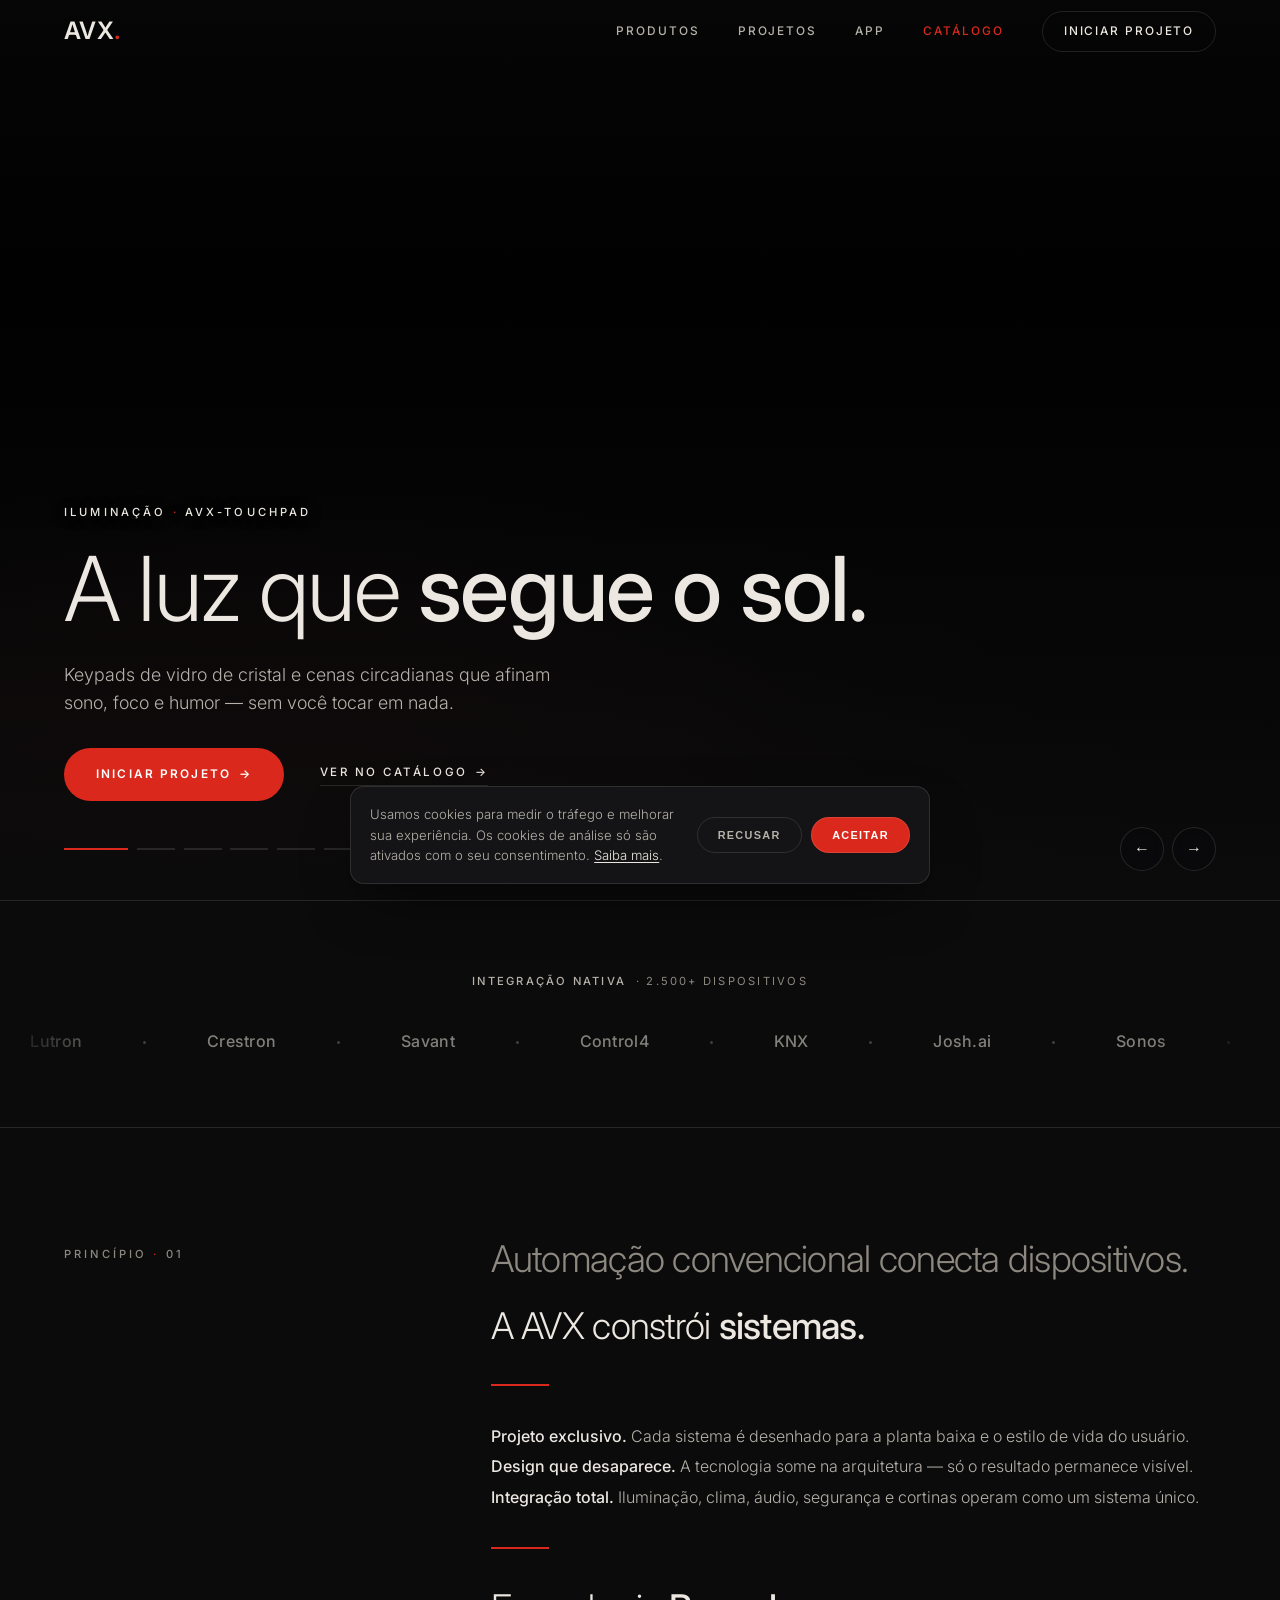
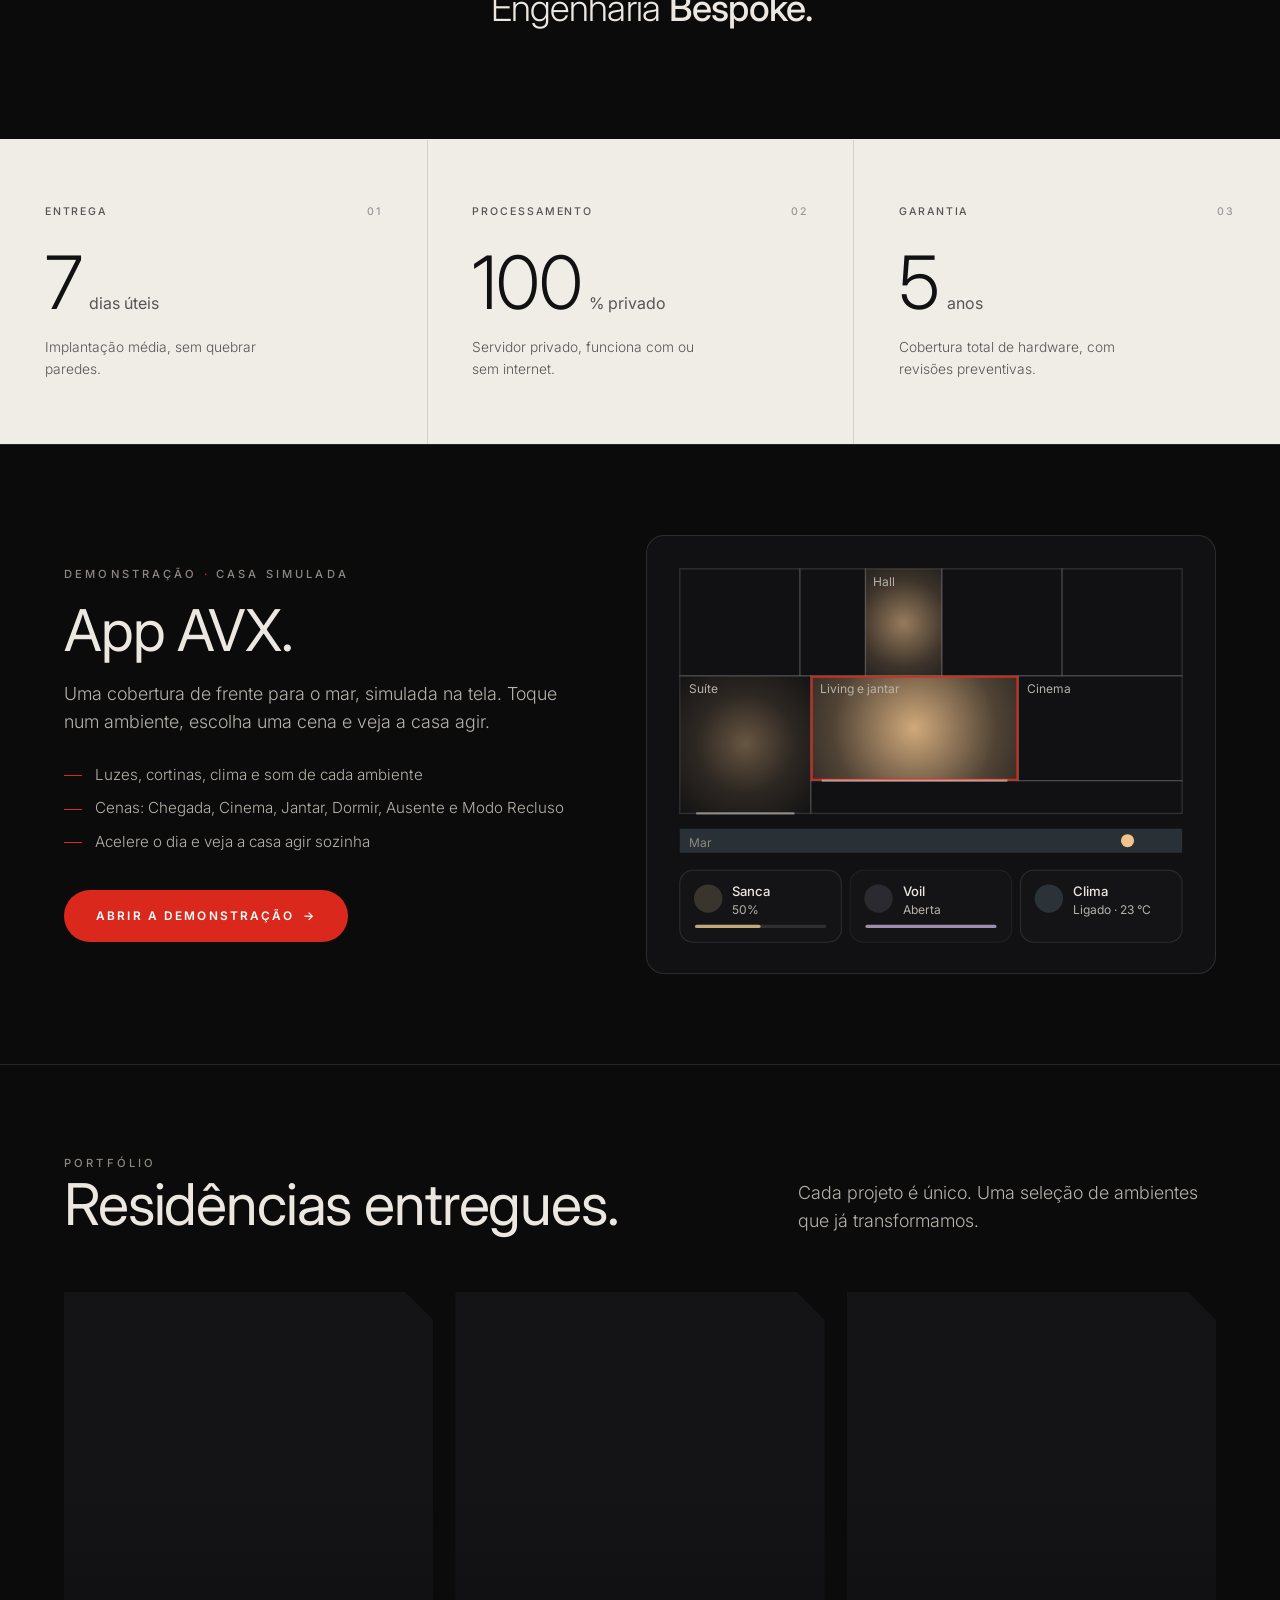
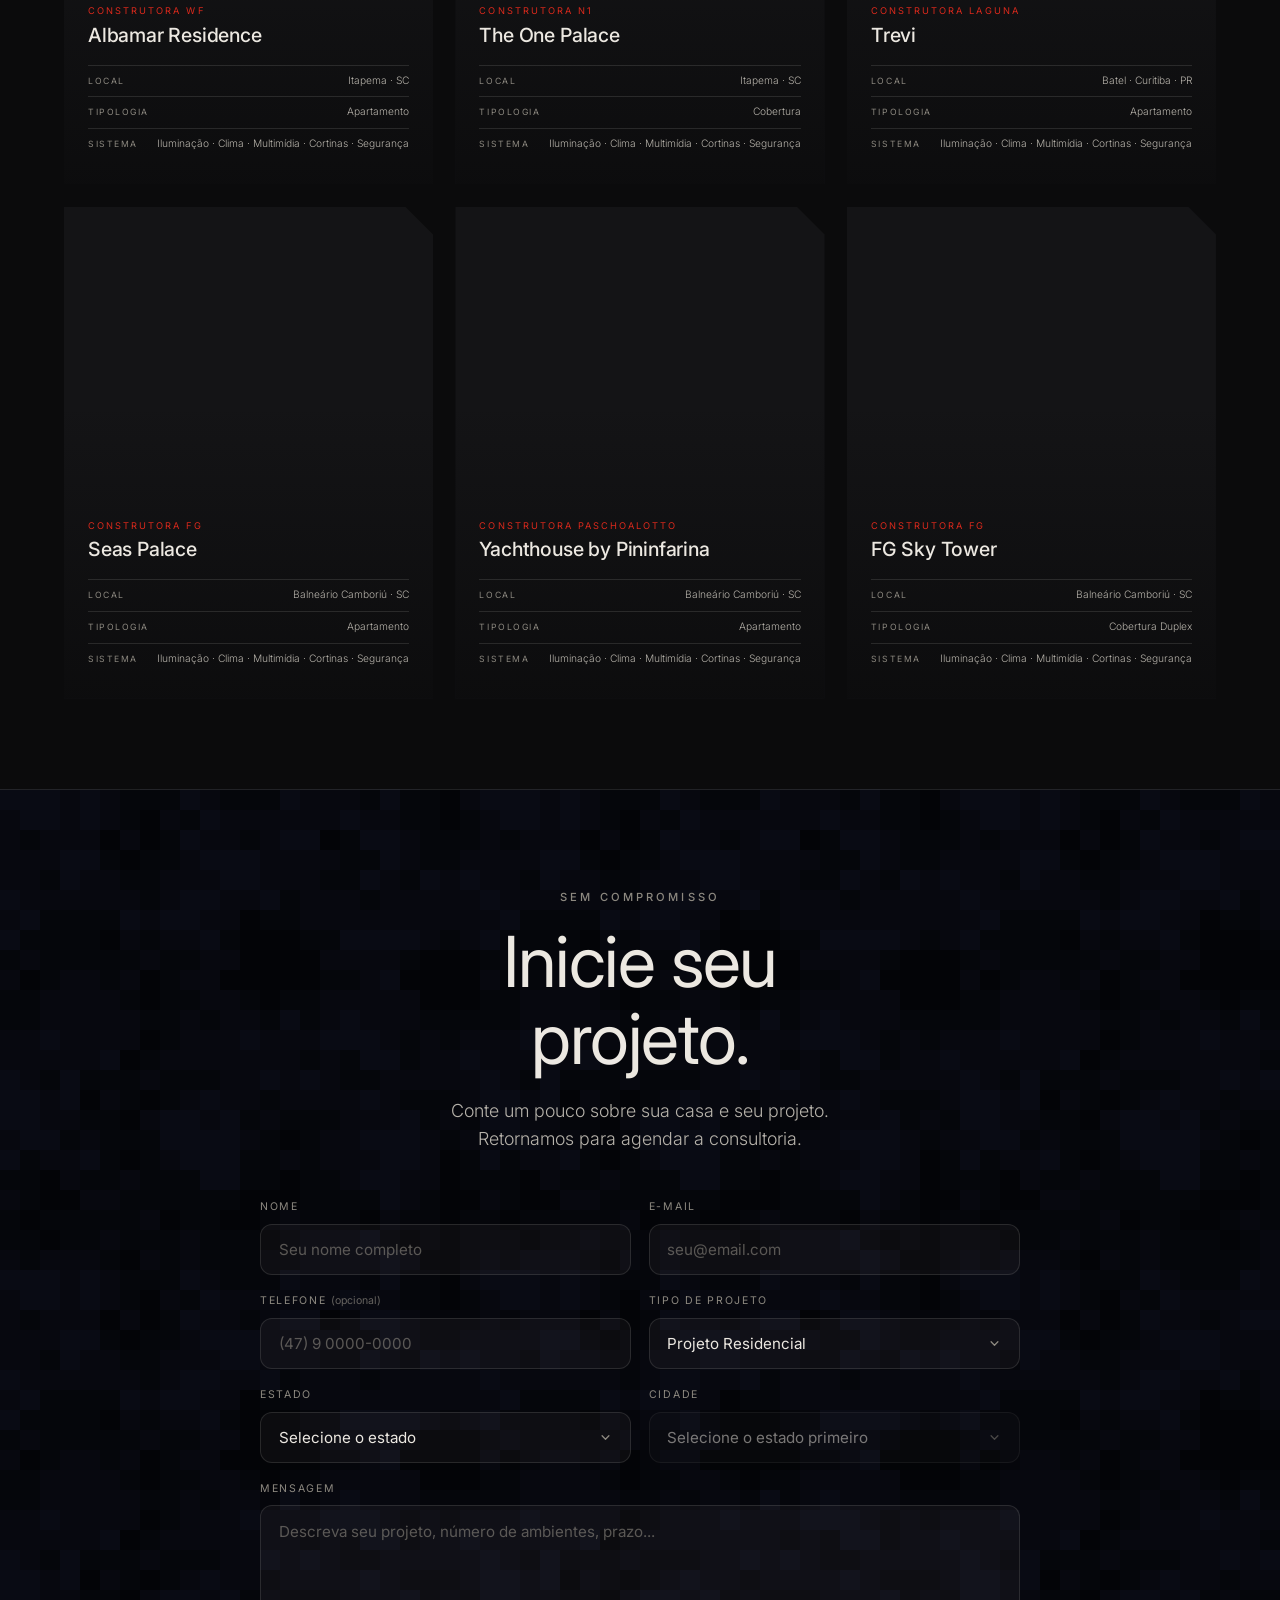
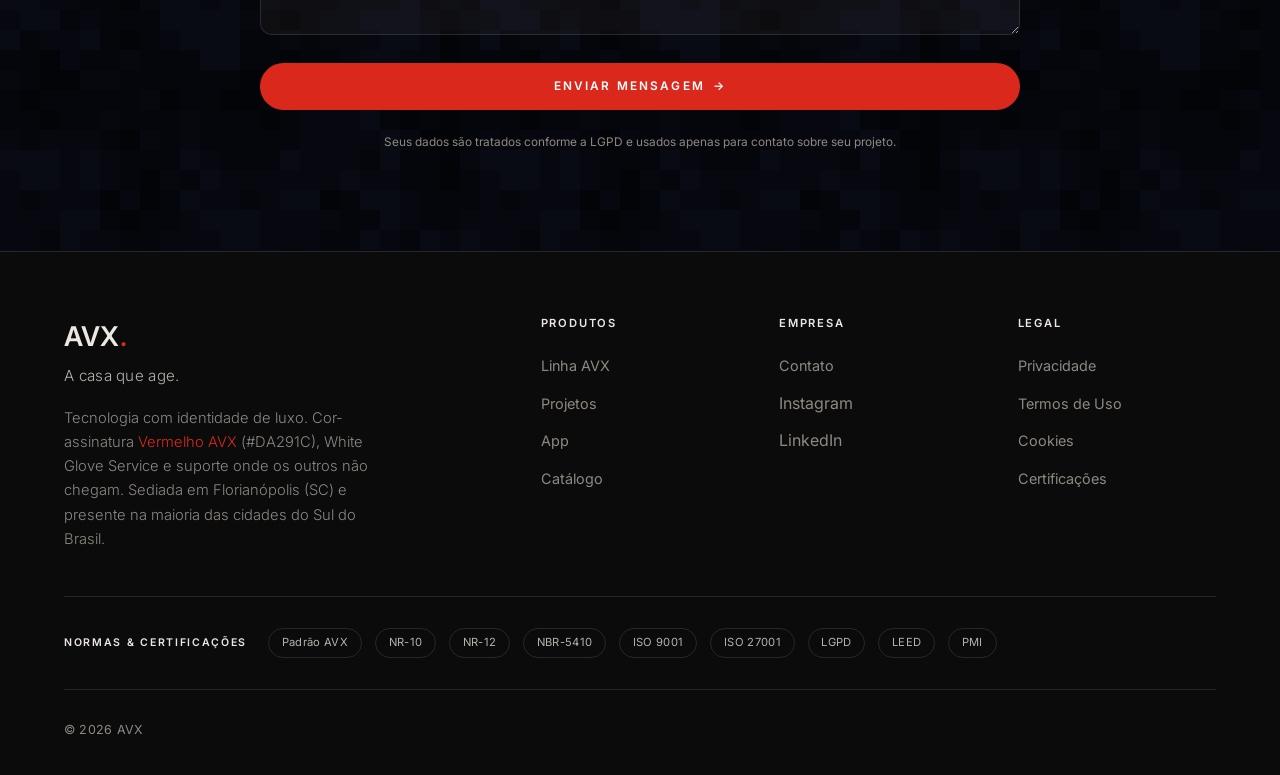
==== commit 1032eedf: "Demonstração do App AVX (app.html) e seção no index - app.html: cobertura simulada de frente para o " ====
--- a/index.html
+++ b/index.html
@@ -402,6 +402,18 @@
   .grid3{grid-template-columns:1fr}
 }
 
+/* ---------- App AVX (seção de apresentação; a demonstração fica em app.html) ---------- */
+.app-demo{padding:clamp(5rem,10vh,8rem) var(--shell);border-top:1px solid var(--line)}
+.app-demo-in{max-width:var(--max);margin:0 auto;display:grid;grid-template-columns:1fr 1.1fr;gap:clamp(2rem,5vw,5rem);align-items:center}
+.app-demo h2{font-size:clamp(2.2rem,4.5vw,3.6rem);margin:.9rem 0 1.1rem}
+.app-demo-lista{list-style:none;margin:1.6rem 0 2.2rem;display:grid;gap:.6rem;color:var(--bone-dim);font-weight:300;font-size:.95rem}
+.app-demo-lista li{display:flex;gap:.8rem}
+.app-demo-lista li::before{content:"";width:18px;height:1px;background:var(--avx);margin-top:.8em;flex-shrink:0}
+.app-demo-previa{display:block;border:1px solid var(--line);border-radius:18px;overflow:hidden;background:var(--panel);transition:border-color .4s var(--ease)}
+.app-demo-previa svg{display:block;width:100%;height:auto}
+@media(hover:hover){.app-demo-previa:hover{border-color:var(--bone-dim)}}
+@media(max-width:920px){.app-demo-in{grid-template-columns:1fr}}
+
 /* ============================================================
    ACCESSIBILITY
    ============================================================ */
@@ -448,6 +460,7 @@
   <div class="nav-links">
     <a href="#top">Produtos</a>
     <a href="#projetos">Projetos</a>
+    <a href="app.html">App</a>
     <a href="catalogo.html" class="cat">Catálogo</a>
     <a href="#contato" class="nav-cta">Iniciar Projeto</a>
   </div>
@@ -458,8 +471,9 @@
 <div class="sheet" id="sheet">
   <a href="#top"><span class="num">01</span>Produtos</a>
   <a href="#projetos"><span class="num">02</span>Projetos</a>
-  <a href="catalogo.html"><span class="num">03</span>Catálogo</a>
-  <a href="#contato"><span class="num">04</span>Iniciar Projeto</a>
+  <a href="app.html"><span class="num">03</span>App</a>
+  <a href="catalogo.html"><span class="num">04</span>Catálogo</a>
+  <a href="#contato"><span class="num">05</span>Iniciar Projeto</a>
 </div>
 
 <main id="conteudo">
@@ -658,6 +672,44 @@
     <div class="spec-top"><span>Garantia</span><span class="ix">03</span></div>
     <div class="spec-val"><span class="num">5</span><span class="unit">anos</span></div>
     <div class="spec-key">Cobertura total de hardware, com revisões preventivas.</div>
+  </div>
+</section>
+
+<!-- ===================== APP AVX (demonstração em app.html) ===================== -->
+<section class="app-demo" id="app">
+  <div class="app-demo-in">
+    <div>
+      <p class="eyebrow reveal">Demonstração <span class="dot">·</span> casa simulada</p>
+      <h2 class="display reveal d1">App AVX.</h2>
+      <p class="lead reveal d2">Uma cobertura de frente para o mar, simulada na tela. Toque num ambiente, escolha uma cena e veja a casa agir.</p>
+      <ul class="app-demo-lista reveal d2">
+        <li>Luzes, cortinas, clima e som de cada ambiente</li>
+        <li>Cenas: Chegada, Cinema, Jantar, Dormir, Ausente e Modo Recluso</li>
+        <li>Acelere o dia e veja a casa agir sozinha</li>
+      </ul>
+      <a href="app.html" class="btn reveal d3" id="abrir-app">Abrir a demonstração <span class="arw">→</span></a>
+    </div>
+    <a class="app-demo-previa reveal d1" href="app.html" tabindex="-1" aria-hidden="true">
+      <svg viewBox="0 0 520 400" role="img" aria-label="Prévia do App AVX: a planta da cobertura com as luzes acesas e os cartões de um ambiente">
+        <defs><radialGradient id="pv-luz"><stop offset="0" stop-color="rgb(242,196,141)" stop-opacity=".85"/><stop offset=".5" stop-color="rgb(242,196,141)" stop-opacity=".28"/><stop offset="1" stop-color="rgb(242,196,141)" stop-opacity="0"/></radialGradient>
+          <clipPath id="pv-l"><rect x="150" y="128" width="190" height="96"/></clipPath><clipPath id="pv-s"><rect x="30" y="128" width="120" height="126"/></clipPath><clipPath id="pv-h"><rect x="200" y="30" width="70" height="98"/></clipPath></defs>
+        <rect x="30" y="268" width="460" height="22" fill="rgba(127,166,184,.22)"/>
+        <g clip-path="url(#pv-l)"><circle cx="245" cy="176" r="150" fill="url(#pv-luz)"/></g>
+        <g clip-path="url(#pv-s)"><circle cx="90" cy="190" r="90" fill="url(#pv-luz)" opacity=".45"/></g>
+        <g clip-path="url(#pv-h)"><circle cx="235" cy="80" r="80" fill="url(#pv-luz)" opacity=".7"/></g>
+        <g fill="none" stroke="rgba(236,232,225,.14)" stroke-width="1.2">
+          <rect x="30" y="30" width="110" height="98"/><rect x="140" y="30" width="60" height="98"/><rect x="200" y="30" width="70" height="98"/><rect x="270" y="30" width="110" height="98"/><rect x="380" y="30" width="110" height="98"/>
+          <rect x="30" y="128" width="120" height="126"/><rect x="150" y="128" width="190" height="96"/><rect x="340" y="128" width="150" height="96"/><rect x="150" y="224" width="340" height="30"/></g>
+        <rect x="151" y="129" width="188" height="94" fill="none" stroke="#DA291C" stroke-width="1.5"/>
+        <g stroke="rgba(236,232,225,.5)" stroke-width="2"><line x1="160" y1="224" x2="330" y2="224"/><line x1="45" y1="254" x2="135" y2="254"/></g>
+        <g font-family="Inter,Helvetica Neue,Arial,sans-serif" font-size="11" fill="#B6B2AA"><text x="158" y="144">Living e jantar</text><text x="38" y="144">Suíte</text><text x="207" y="46">Hall</text><text x="348" y="144">Cinema</text><text x="38" y="285" fill="#8D8980">Mar</text></g>
+        <circle cx="440" cy="279" r="6" fill="rgb(242,196,141)"/>
+        <g font-family="Inter,Helvetica Neue,Arial,sans-serif">
+          <rect x="30" y="306" width="148" height="66" rx="12" fill="#141416" stroke="rgba(236,232,225,.12)"/><circle cx="56" cy="332" r="13" fill="rgba(192,168,122,.22)"/><text x="78" y="330" font-size="12" fill="#ECE8E1" font-weight="500">Sanca</text><text x="78" y="346" font-size="11" fill="#B6B2AA">50%</text><rect x="44" y="356" width="120" height="3" rx="1.5" fill="rgba(236,232,225,.12)"/><rect x="44" y="356" width="60" height="3" rx="1.5" fill="#C0A87A"/>
+          <rect x="186" y="306" width="148" height="66" rx="12" fill="#141416" stroke="rgba(236,232,225,.07)"/><circle cx="212" cy="332" r="13" fill="rgba(154,143,174,.18)"/><text x="234" y="330" font-size="12" fill="#ECE8E1" font-weight="500">Voil</text><text x="234" y="346" font-size="11" fill="#B6B2AA">Aberta</text><rect x="200" y="356" width="120" height="3" rx="1.5" fill="#9A8FAE"/>
+          <rect x="342" y="306" width="148" height="66" rx="12" fill="#141416" stroke="rgba(236,232,225,.12)"/><circle cx="368" cy="332" r="13" fill="rgba(127,166,184,.22)"/><text x="390" y="330" font-size="12" fill="#ECE8E1" font-weight="500">Clima</text><text x="390" y="346" font-size="11" fill="#B6B2AA">Ligado · 23 °C</text></g>
+      </svg>
+    </a>
   </div>
 </section>
 
@@ -824,7 +876,7 @@
     </div>
     <div>
       <h4>Produtos</h4>
-      <ul><li><a href="#top">Linha AVX</a></li><li><a href="#projetos">Projetos</a></li><li><a href="catalogo.html">Catálogo</a></li></ul>
+      <ul><li><a href="#top">Linha AVX</a></li><li><a href="#projetos">Projetos</a></li><li><a href="app.html">App</a></li><li><a href="catalogo.html">Catálogo</a></li></ul>
     </div>
     <div>
       <h4>Empresa</h4>
@@ -936,6 +988,12 @@
       btn.disabled=false; btnText.textContent='Enviar Mensagem';
     }
   });
+})();
+
+/* ---------- App AVX: clique no "Abrir a demonstração" (GA4) ---------- */
+(function(){
+  const b=document.getElementById('abrir-app');
+  if(b) b.addEventListener('click',()=>{ if(window.gtag) gtag('event','abrir_app_demo'); });
 })();
 
 /* ---------- estado → cidade (API IBGE · oficial, sem chave) ---------- */
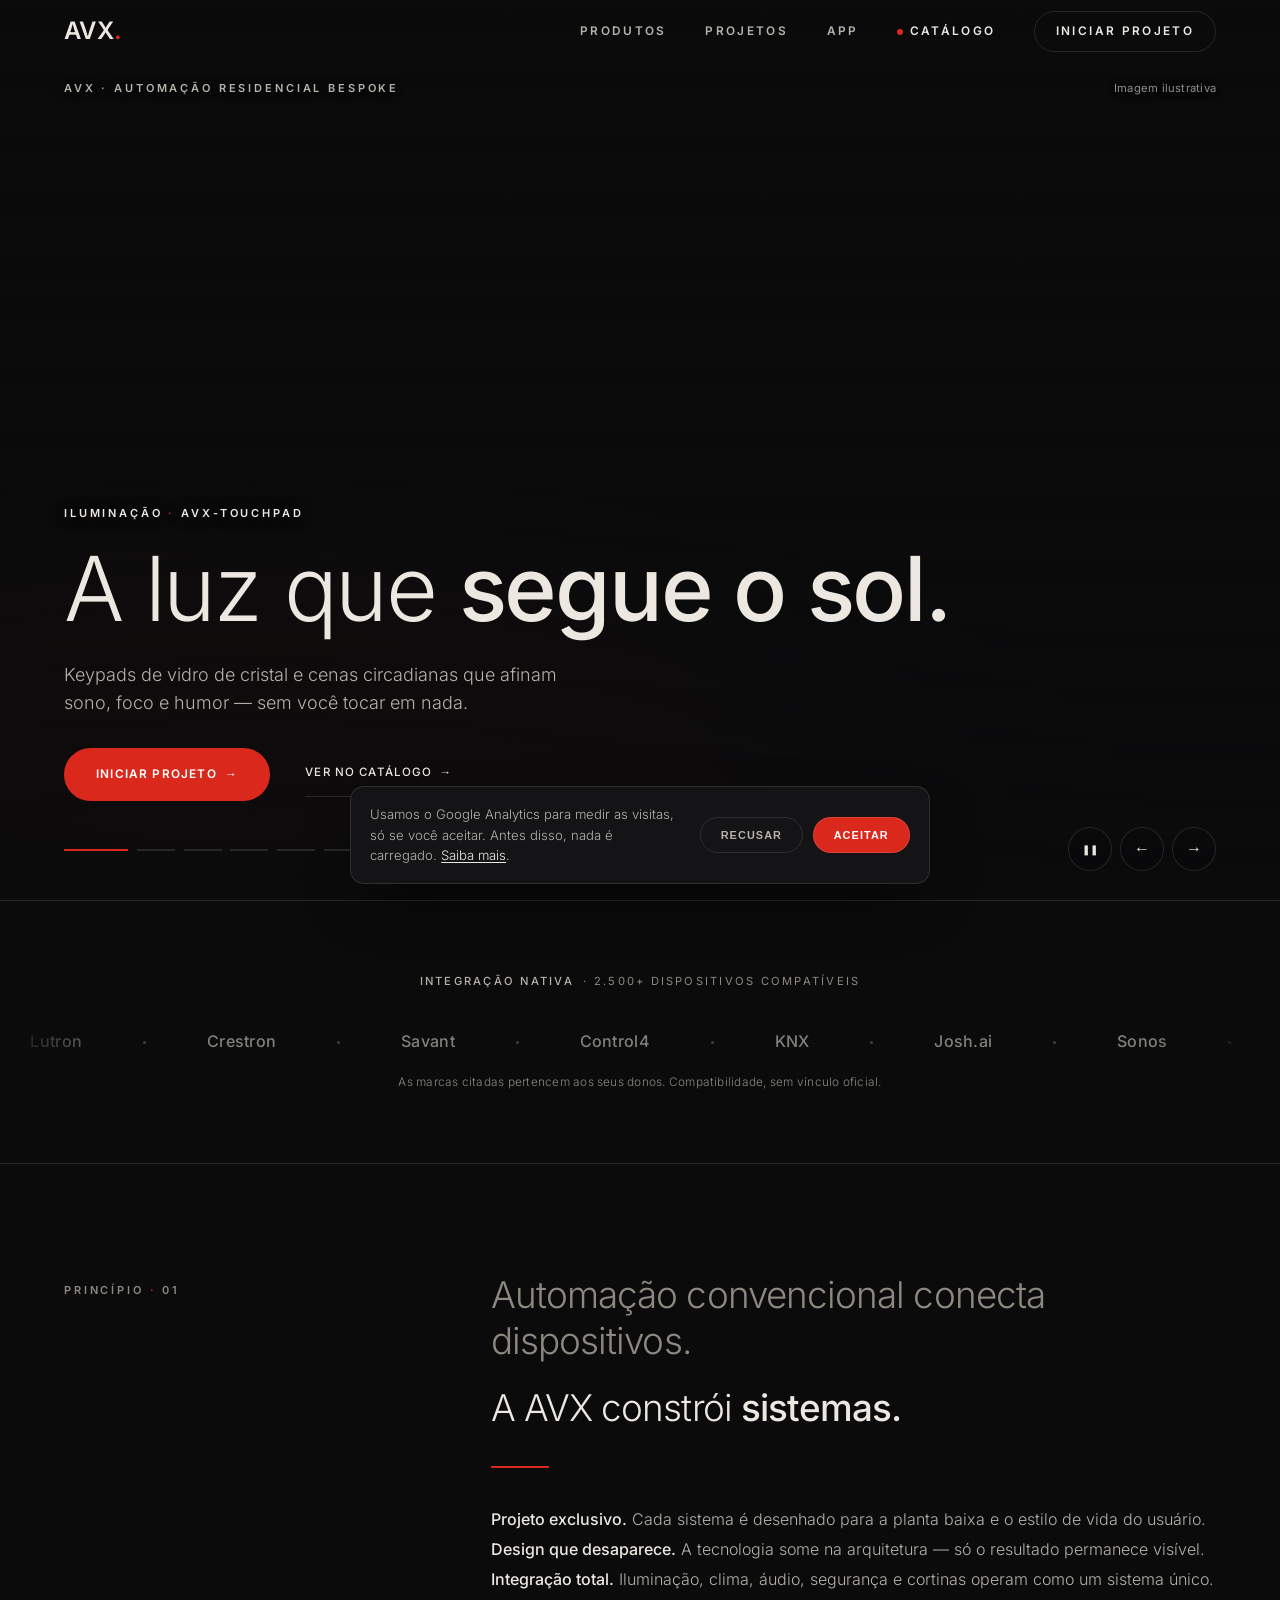
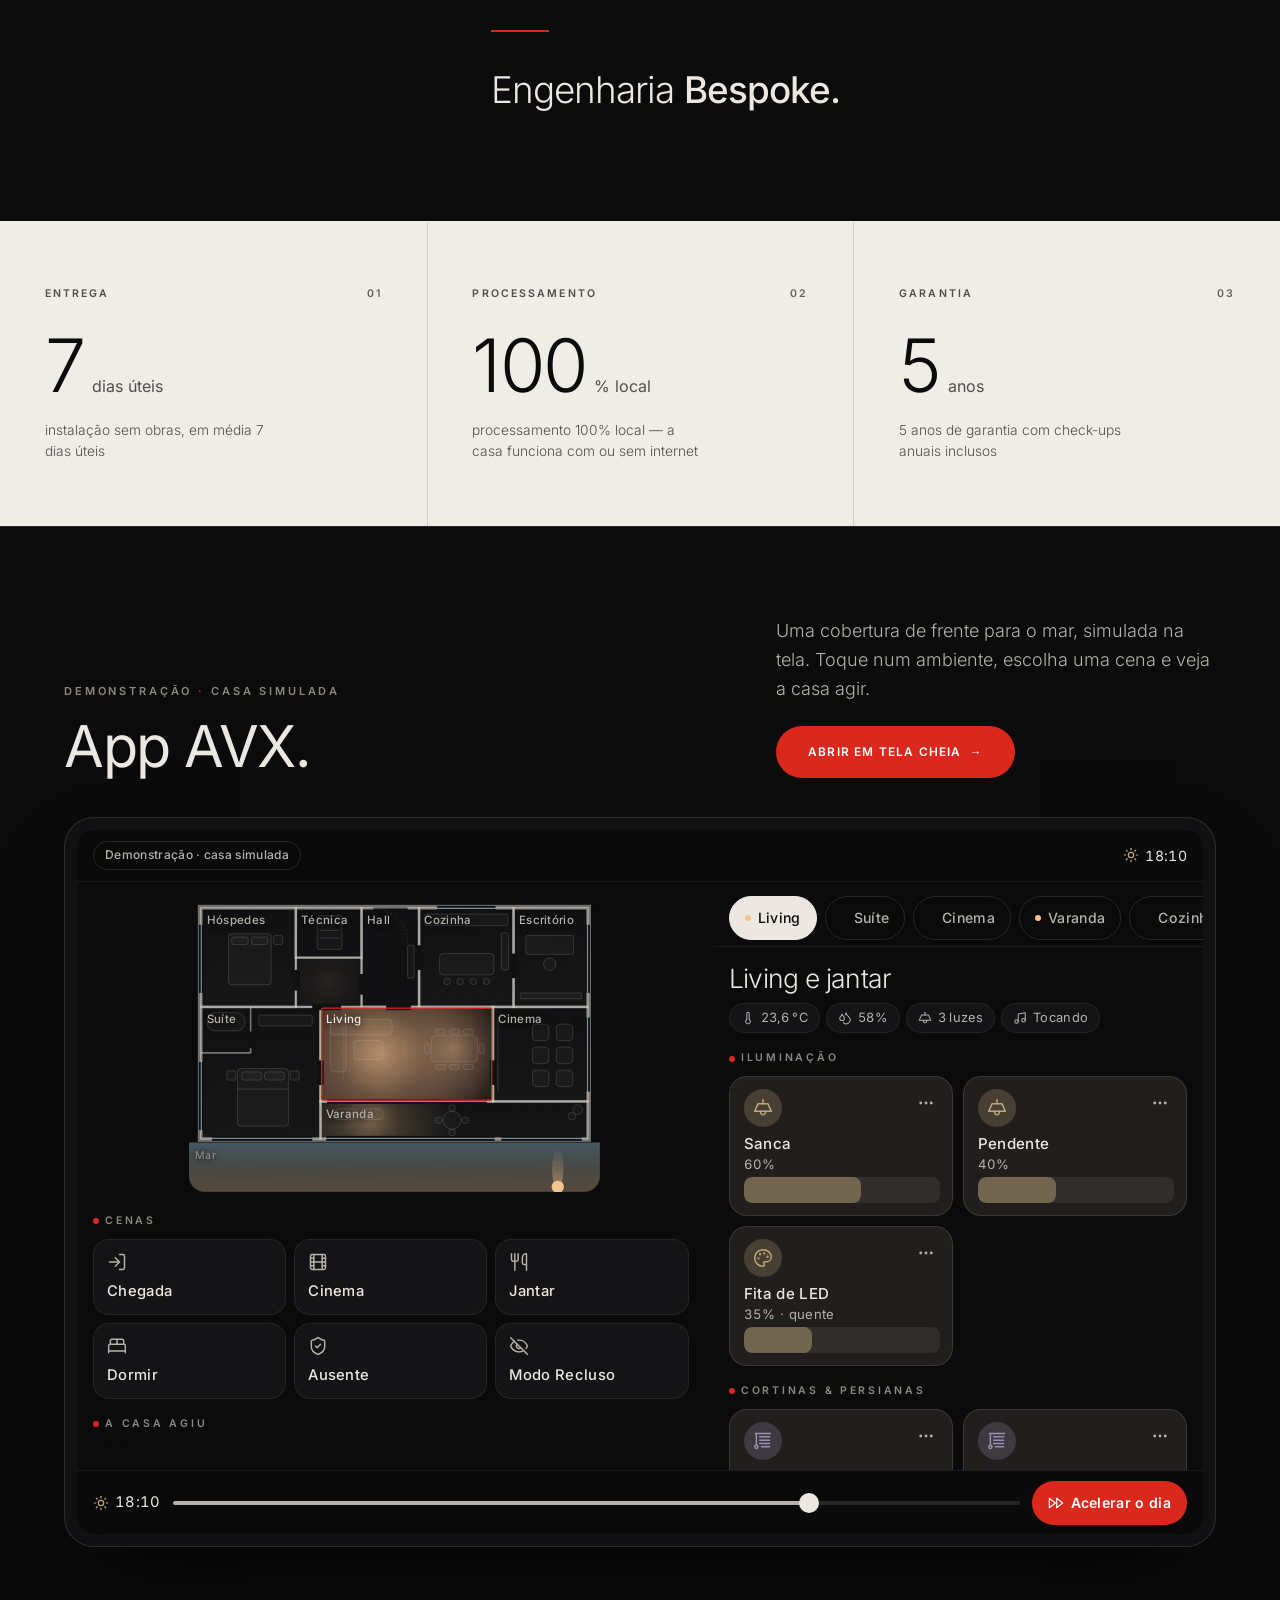
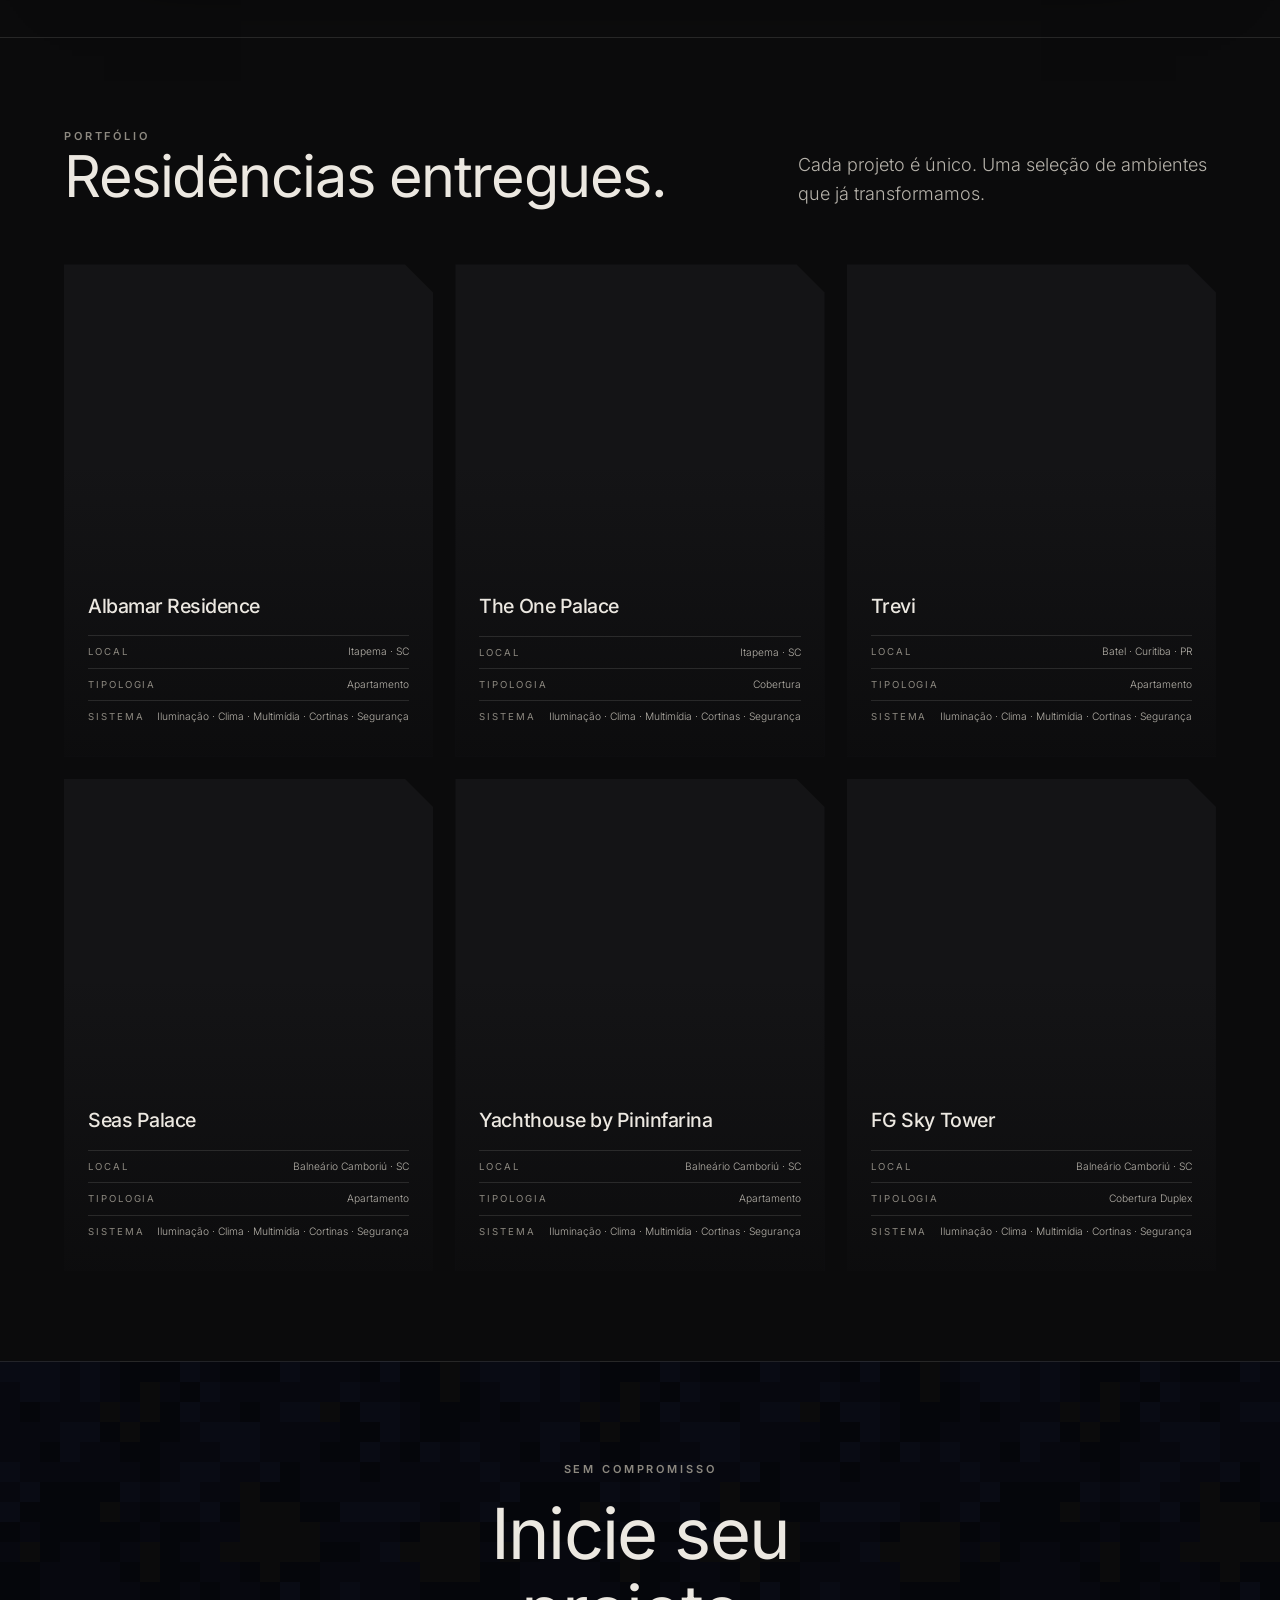
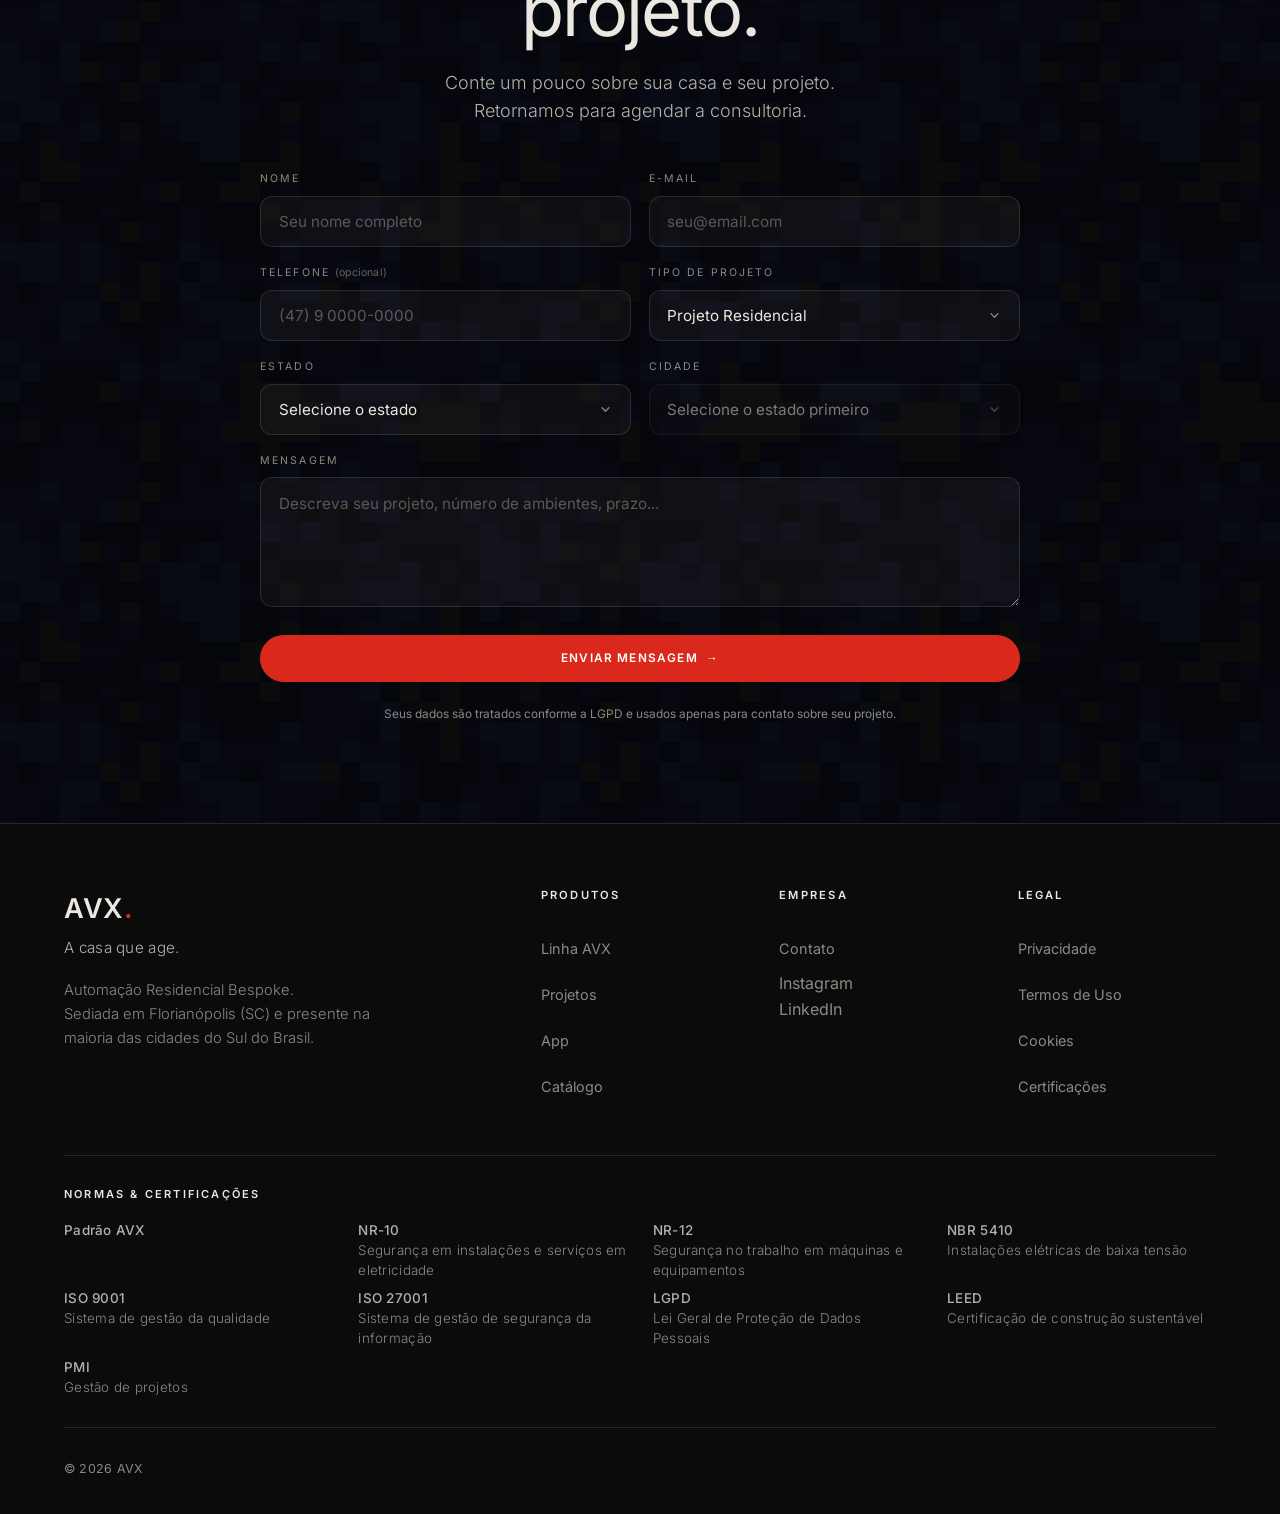
==== commit 4bdd47ed: "App AVX novo e checkup completo do site - App AVX redesenhado do zero: planta viva, cartões de taman" ====
--- a/index.html
+++ b/index.html
@@ -4,22 +4,19 @@
 <meta charset="UTF-8">
 <meta name="viewport" content="width=device-width, initial-scale=1.0">
 
-<!-- Google Analytics (GA4) com Consent Mode v2 -->
-<script async src="https://www.googletagmanager.com/gtag/js?id=G-PQ6LZPBGHN"></script>
+<!-- Google Analytics em modo básico: nada é carregado nem enviado antes do aceite dos cookies (LGPD).
+     O script do Google só entra pela avxCarregarGA(), chamada no aceite (ou ao abrir, se o aceite já estiver guardado). -->
 <script>
   window.dataLayer = window.dataLayer || [];
-  function gtag(){dataLayer.push(arguments);}
-  // Por padrão, nada é armazenado até o consentimento (LGPD)
-  gtag('consent','default',{
-    ad_storage:'denied', ad_user_data:'denied', ad_personalization:'denied',
-    analytics_storage:'denied', wait_for_update:500
-  });
-  // Aplica consentimento previamente salvo (compartilhado entre as páginas)
-  try{ if(localStorage.getItem('avxConsent')==='granted'){
-    gtag('consent','update',{ad_storage:'granted',ad_user_data:'granted',ad_personalization:'granted',analytics_storage:'granted'});
-  }}catch(e){}
-  gtag('js', new Date());
-  gtag('config', 'G-PQ6LZPBGHN');
+  function gtag(){ if (window.__avxGA) dataLayer.push(arguments); }
+  function avxCarregarGA(){
+    if (window.__avxGA) return;
+    window.__avxGA = true;
+    var s = document.createElement('script'); s.async = true; s.src = 'https://www.googletagmanager.com/gtag/js?id=G-PQ6LZPBGHN';
+    document.head.appendChild(s);
+    gtag('js', new Date()); gtag('config', 'G-PQ6LZPBGHN');
+  }
+  try { if (localStorage.getItem('avxConsent') === 'granted') avxCarregarGA(); } catch (e) {}
 </script>
 
 <title>AVX | Automação Residencial Bespoke de Alto Padrão</title>
@@ -50,22 +47,52 @@
 <script type="application/ld+json">
 {
   "@context":"https://schema.org",
-  "@type":"Organization",
-  "name":"AVX",
-  "legalName":"AVX",
-  "url":"https://avxautomacao.com.br/",
-  "logo":"https://avxautomacao.com.br/assets/og-avx.png",
-  "description":"Automação residencial de alto padrão com hardware proprietário e segurança com IA.",
-  "email":"sac@avxautomacao.com.br",
-  "address":{"@type":"PostalAddress","addressLocality":"Florianópolis","addressRegion":"SC","addressCountry":"BR"}
+  "@graph":[
+    {
+      "@type":"Organization",
+      "@id":"https://avxautomacao.com.br/#organizacao",
+      "name":"AVX",
+      "url":"https://avxautomacao.com.br/",
+      "logo":"https://avxautomacao.com.br/assets/og-avx.png",
+      "slogan":"A casa que age.",
+      "description":"Automação Residencial Bespoke.",
+      "email":"sac@avxautomacao.com.br"
+    },
+    {
+      "@type":"HomeAndConstructionBusiness",
+      "@id":"https://avxautomacao.com.br/#empresa",
+      "name":"AVX",
+      "url":"https://avxautomacao.com.br/",
+      "image":"https://avxautomacao.com.br/assets/og-avx.png",
+      "description":"Automação Residencial Bespoke: iluminação, climatização, cortinas, multimídia e segurança, com instalação sem obras, em média 7 dias úteis.",
+      "email":"sac@avxautomacao.com.br",
+      "parentOrganization":{"@id":"https://avxautomacao.com.br/#organizacao"},
+      "address":{"@type":"PostalAddress","addressLocality":"Florianópolis","addressRegion":"SC","addressCountry":"BR"},
+      "areaServed":[
+        {"@type":"State","name":"Santa Catarina"},
+        {"@type":"State","name":"Paraná"},
+        {"@type":"State","name":"Rio Grande do Sul"}
+      ],
+      "makesOffer":{"@type":"Offer","itemOffered":{"@type":"Service","name":"Automação residencial","serviceType":"Automação Residencial Bespoke"}}
+    },
+    {
+      "@type":"WebSite",
+      "@id":"https://avxautomacao.com.br/#site",
+      "url":"https://avxautomacao.com.br/",
+      "name":"AVX",
+      "inLanguage":"pt-BR",
+      "publisher":{"@id":"https://avxautomacao.com.br/#organizacao"}
+    }
+  ]
 }
 </script>
 
 <link rel="preconnect" href="https://images.unsplash.com" crossorigin>
-<link rel="preload" as="image" href="https://images.unsplash.com/photo-1616594039964-ae9021a400a0?q=80&w=2400&auto=format&fit=crop" fetchpriority="high">
-<link rel="preconnect" href="https://fonts.googleapis.com">
-<link rel="preconnect" href="https://fonts.gstatic.com" crossorigin>
-<link href="https://fonts.googleapis.com/css2?family=Inter:wght@300;400;500;600;700&display=swap" rel="stylesheet">
+<link rel="preload" as="image" href="https://images.unsplash.com/photo-1616594039964-ae9021a400a0?q=80&w=1200&auto=format&fit=crop" media="(max-width: 799px)" fetchpriority="high">
+<link rel="preload" as="image" href="https://images.unsplash.com/photo-1616594039964-ae9021a400a0?q=80&w=1800&auto=format&fit=crop" media="(min-width: 800px) and (max-width: 1399px)" fetchpriority="high">
+<link rel="preload" as="image" href="https://images.unsplash.com/photo-1616594039964-ae9021a400a0?q=80&w=2400&auto=format&fit=crop" media="(min-width: 1400px)" fetchpriority="high">
+<link rel="preload" href="assets/fontes/inter-variavel.woff2" as="font" type="font/woff2" crossorigin>
+<link rel="stylesheet" href="assets/fontes/fontes.css">
 
 <style>
 /* ============================================================
@@ -109,8 +136,8 @@
 /* ---------- Type primitives ---------- */
 .eyebrow{
   font-family:'Inter','Helvetica Neue',Arial,sans-serif;
-  font-size:.7rem;font-weight:500;
-  letter-spacing:.28em;text-transform:uppercase;
+  font-size:11px;font-weight:600;
+  letter-spacing:.26em;text-transform:uppercase;
   color:var(--ash);
 }
 .eyebrow .dot{color:var(--avx)}
@@ -118,7 +145,7 @@
   font-family:'Inter','Helvetica Neue',Arial,sans-serif;
   font-weight:400;
   line-height:1.1;
-  letter-spacing:-.02em;
+  letter-spacing:-.025em;
 }
 .lead{
   color:var(--bone-dim);
@@ -129,8 +156,8 @@
 
 /* ---------- Quiet link with growing rule ---------- */
 .qlink{
-  display:inline-flex;align-items:center;gap:.6em;
-  font-size:.72rem;font-weight:500;letter-spacing:.22em;text-transform:uppercase;
+  display:inline-flex;align-items:center;gap:.6em;min-height:44px;
+  font-size:.72rem;font-weight:500;letter-spacing:.1em;text-transform:uppercase;
   padding-bottom:.4em;position:relative;color:var(--bone);
   transition:color .4s var(--ease);
 }
@@ -165,25 +192,26 @@
 .brand .dot{color:var(--avx);display:inline-block}
 .nav-links{display:flex;align-items:center;gap:2.4rem}
 .nav-links a{
-  font-size:.74rem;font-weight:500;letter-spacing:.16em;text-transform:uppercase;
+  font-size:.74rem;font-weight:600;letter-spacing:.2em;text-transform:uppercase;
   color:var(--bone-dim);transition:color .3s var(--ease);
 }
 .nav-links a:hover{color:var(--bone)}
-.nav-links a.cat{color:var(--avx)}
+.nav-links a.cat{color:var(--bone)}
+.nav-links a.cat::before{content:"";display:inline-block;width:6px;height:6px;border-radius:50%;background:var(--avx);margin-right:.55em;vertical-align:middle}
 .nav-cta{
   border:1px solid var(--line);border-radius:100px;
   padding:.62rem 1.3rem;color:var(--bone)!important;
   transition:border-color .4s var(--ease),background .4s var(--ease);
 }
 .nav-cta:hover{border-color:var(--bone);background:var(--bone);color:var(--ink)!important}
-.burger{display:none;background:none;border:0;color:var(--bone);cursor:pointer;width:30px;height:20px;position:relative}
-.burger span{position:absolute;left:0;height:1.5px;width:100%;background:currentColor;transition:.35s var(--ease)}
-.burger span:nth-child(1){top:2px}
-.burger span:nth-child(2){top:9px}
-.burger span:nth-child(3){top:16px}
-body.menu-open .burger span:nth-child(1){top:9px;transform:rotate(45deg)}
+.burger{display:none;background:none;border:0;color:var(--bone);cursor:pointer;width:44px;height:44px;position:relative;margin-right:-7px}
+.burger span{position:absolute;left:7px;height:1.5px;width:30px;background:currentColor;transition:.35s var(--ease)}
+.burger span:nth-child(1){top:14px}
+.burger span:nth-child(2){top:21px}
+.burger span:nth-child(3){top:28px}
+body.menu-open .burger span:nth-child(1){top:21px;transform:rotate(45deg)}
 body.menu-open .burger span:nth-child(2){opacity:0}
-body.menu-open .burger span:nth-child(3){top:9px;transform:rotate(-45deg)}
+body.menu-open .burger span:nth-child(3){top:21px;transform:rotate(-45deg)}
 
 /* mobile menu sheet */
 .sheet{
@@ -194,7 +222,7 @@
 }
 body.menu-open .sheet{opacity:1;visibility:visible}
 .sheet a{
-  font-family:'Inter','Helvetica Neue',Arial,sans-serif;font-weight:300;letter-spacing:-.01em;
+  font-family:'Inter','Helvetica Neue',Arial,sans-serif;font-weight:300;letter-spacing:-.025em;
   font-size:clamp(1.8rem,7vw,2.6rem);color:var(--bone);
   padding:.3rem 0;border-bottom:1px solid var(--line);
 }
@@ -207,7 +235,11 @@
 .hero{position:relative;height:100svh;overflow:hidden}
 .hero-track{display:flex;height:100%;width:100%;transition:transform 1s var(--ease)}
 .slide{position:relative;flex:0 0 100%;height:100%;display:flex;align-items:flex-end;padding:0 var(--shell) clamp(5rem,11vh,7.5rem);overflow:hidden}
-.slide-bg{position:absolute;inset:0;z-index:0;background:#000 center/cover no-repeat;transform:scale(1.08)}
+.slide-bg{position:absolute;inset:0;z-index:0;background:var(--ink) center/cover no-repeat;transform:scale(1.08)}
+.slide-bg-1{background-image:url('https://images.unsplash.com/photo-1616594039964-ae9021a400a0?q=80&w=1200&auto=format&fit=crop')}
+@media(min-width:800px){.slide-bg-1{background-image:url('https://images.unsplash.com/photo-1616594039964-ae9021a400a0?q=80&w=1800&auto=format&fit=crop')}}
+@media(min-width:1400px){.slide-bg-1{background-image:url('https://images.unsplash.com/photo-1616594039964-ae9021a400a0?q=80&w=2400&auto=format&fit=crop')}}
+.credito{position:absolute;right:var(--shell);top:calc(var(--navh) + 1rem);z-index:4;font-size:.7rem;font-weight:400;letter-spacing:.02em;color:rgba(236,232,225,.6);text-shadow:0 1px 8px rgba(0,0,0,.6)}
 .slide.active .slide-bg{animation:kenburns 8s linear forwards}
 @keyframes kenburns{from{transform:scale(1.08)}to{transform:scale(1.17)}}
 .slide-veil{position:absolute;inset:0;z-index:1;
@@ -220,14 +252,21 @@
 .slide h1 em,.slide h2 em{font-style:normal;font-weight:500;color:var(--bone)}
 .slide .lead{opacity:0;transform:translateY(22px);transition:.7s var(--ease) .4s}
 .slide.active .eyebrow,.slide.active h1,.slide.active h2,.slide.active .lead,.slide.active .hero-actions{opacity:1;transform:none}
+.aviso-marcas{margin-top:.7rem;font-size:.72rem;font-weight:400;letter-spacing:.02em;color:rgba(236,232,225,.62);opacity:0;transition:.7s var(--ease) .45s}
+.slide.active .aviso-marcas{opacity:1}
 .hero-actions{display:flex;flex-wrap:wrap;gap:1.4rem 2.2rem;align-items:center;margin-top:1.9rem;opacity:0;transform:translateY(22px);transition:.7s var(--ease) .52s}
 
+.hero-h1{position:absolute;left:var(--shell);top:calc(var(--navh) + 1rem);z-index:6;font-size:11px;font-weight:600;letter-spacing:.26em;text-transform:uppercase;color:var(--bone-dim);text-shadow:0 1px 10px rgba(0,0,0,.6);max-width:60%}
+@media(max-width:560px){.hero-h1{max-width:55%}}
 /* hero controls */
 .hero-ui{position:absolute;left:0;right:0;bottom:1.8rem;z-index:6;padding:0 var(--shell);
   display:flex;align-items:center;gap:1.4rem;max-width:var(--max);margin:0 auto}
-.hero-dots{display:flex;gap:.55rem;flex:1;flex-wrap:wrap}
-.hero-dot{height:2px;width:38px;background:var(--line);border:0;padding:0;cursor:pointer;transition:.4s var(--ease)}
-.hero-dot.active{background:var(--avx);width:64px}
+.hero-dots{display:flex;gap:.55rem;flex:1;flex-wrap:wrap;row-gap:0}
+.hero-dot{position:relative;height:44px;width:38px;background:none;border:0;padding:0;cursor:pointer;transition:width .4s var(--ease)}
+.hero-dot::before{content:"";position:absolute;left:0;right:0;top:50%;height:2px;background:var(--line);transition:background .4s var(--ease)}
+.hero-dot.active{width:64px}
+.hero-dot.active::before{background:var(--avx)}
+#heroPausa{font-size:.62rem;letter-spacing:.02em}
 .hero-nav{display:flex;gap:.5rem}
 .hero-arrow{width:44px;height:44px;border-radius:50%;border:1px solid var(--line);background:rgba(11,11,12,.35);
   backdrop-filter:blur(6px);color:var(--bone);cursor:pointer;display:flex;align-items:center;justify-content:center;
@@ -237,7 +276,7 @@
 .btn{
   display:inline-flex;align-items:center;gap:.7em;
   background:var(--avx);color:#fff;
-  font-size:.74rem;font-weight:600;letter-spacing:.18em;text-transform:uppercase;
+  font-size:.74rem;font-weight:600;letter-spacing:.1em;text-transform:uppercase;
   padding:1.05rem 2rem;border-radius:100px;
   transition:transform .4s var(--ease),box-shadow .4s var(--ease),background .4s var(--ease);
 }
@@ -251,6 +290,7 @@
 .integrations{padding:clamp(3.5rem,8vh,5.5rem) 0;border-top:1px solid var(--line);overflow:hidden}
 .integrations .cap{display:flex;align-items:center;justify-content:center;gap:.6rem;flex-wrap:wrap;
   margin-bottom:2.4rem;padding:0 var(--shell)}
+.mq-aviso{text-align:center;margin-top:1.1rem;padding:0 var(--shell);font-size:.74rem;font-weight:300;letter-spacing:.02em;color:var(--ash)}
 .integrations .cap .t{font-size:.7rem;font-weight:500;letter-spacing:.2em;text-transform:uppercase;color:var(--bone-dim)}
 .integrations .cap .s{font-size:.7rem;font-weight:400;letter-spacing:.2em;text-transform:uppercase;color:var(--ash)}
 .mq-wrap{-webkit-mask-image:linear-gradient(90deg,transparent,#000 10%,#000 90%,transparent);
@@ -268,15 +308,15 @@
 .specs{display:grid;grid-template-columns:repeat(3,1fr);border-top:1px solid var(--line);background:var(--paper)}
 .spec{position:relative;padding:clamp(2.6rem,5vw,4rem) clamp(1.5rem,3.5vw,3rem);border-left:1px solid rgba(0,0,0,.12)}
 .spec:first-child{border-left:0}
-.spec-top{color:#555!important}
-.spec-top .ix{color:#999!important}
-.spec-val .num{color:#111!important}
-.spec-val .unit{color:#555!important}
-.spec-key{color:#555!important}
-.spec-top{display:flex;align-items:center;justify-content:space-between;font-size:.66rem;font-weight:500;letter-spacing:.18em;text-transform:uppercase;color:var(--ash);margin-bottom:1.6rem}
+.spec-top{color:rgba(11,11,12,.7)!important}
+.spec-top .ix{color:rgba(11,11,12,.62)!important}
+.spec-val .num{color:var(--ink)!important}
+.spec-val .unit{color:rgba(11,11,12,.7)!important}
+.spec-key{color:rgba(11,11,12,.7)!important}
+.spec-top{display:flex;align-items:center;justify-content:space-between;font-size:.66rem;font-weight:600;letter-spacing:.2em;text-transform:uppercase;color:var(--ash);margin-bottom:1.6rem}
 .spec-top .ix{color:var(--ash)}
 .spec-val{display:flex;align-items:baseline;gap:.5rem;font-family:'Inter','Helvetica Neue',Arial,sans-serif;font-weight:300;line-height:1}
-.spec-val .num{font-size:clamp(3rem,7vw,4.6rem);letter-spacing:-.02em}
+.spec-val .num{font-size:clamp(3rem,7vw,4.6rem);letter-spacing:-.025em}
 .spec-val .unit{font-weight:400;font-size:1rem;color:var(--bone-dim)}
 .spec-key{font-size:.86rem;font-weight:300;line-height:1.55;color:var(--bone-dim);margin-top:1.1rem;max-width:26ch}
 
@@ -291,29 +331,28 @@
 .pcard{position:relative;aspect-ratio:3/4;overflow:hidden;background:var(--ink-soft);border-radius:0;clip-path:polygon(0 0,calc(100% - 28px) 0,100% 28px,100% 100%,0 100%);transition:background .4s var(--ease)}
 .pcard img{width:100%;height:100%;object-fit:cover;transform:scale(1.03);transition:transform 1.2s var(--ease)}
 .pcard:hover img{transform:scale(1.1)}
-.pcard:hover{background:#1b1b1e}
+.pcard:hover{background:linear-gradient(var(--line-soft),var(--line-soft)),var(--ink-soft)}
 .pcard::after{content:"";position:absolute;inset:0;background:linear-gradient(180deg,transparent 40%,rgba(11,11,12,.85))}
 .pcard .meta{position:absolute;left:0;right:0;bottom:0;z-index:2;padding:1.5rem;display:flex;flex-direction:column;gap:.3rem}
-.pcard .dev{font-size:.58rem;letter-spacing:.22em;text-transform:uppercase;color:var(--avx)}
-.pcard .name{font-family:'Inter','Helvetica Neue',Arial,sans-serif;font-weight:500;font-size:1.22rem;letter-spacing:-.01em;line-height:1.15;margin-bottom:.85rem}
+.pcard .name{font-family:'Inter','Helvetica Neue',Arial,sans-serif;font-weight:500;font-size:1.22rem;letter-spacing:-.025em;line-height:1.15;margin-bottom:.85rem}
 .pcard .pspecs{display:flex;flex-direction:column;border-top:1px solid var(--line)}
 .pcard .pspecs .r{display:flex;justify-content:space-between;align-items:baseline;gap:.7rem;padding:.5rem 0;border-bottom:1px solid var(--line)}
 .pcard .pspecs .r:last-child{border-bottom:0}
-.pcard .pspecs .k{font-size:.54rem;letter-spacing:.18em;text-transform:uppercase;color:var(--ash);white-space:nowrap}
+.pcard .pspecs .k{font-size:.6rem;letter-spacing:.2em;text-transform:uppercase;color:var(--ash);white-space:nowrap}
 .pcard .pspecs .v{font-size:.64rem;color:var(--bone-dim);font-weight:300;text-align:right;line-height:1.3}
 
 /* ============================================================
    CONTACT FORM
    ============================================================ */
-.contact{border-top:1px solid var(--line);padding:clamp(5rem,11vh,8rem) var(--shell);background-color:#030407;background-image:url("data:image/svg+xml,%3Csvg%20xmlns%3D%27http%3A%2F%2Fwww.w3.org%2F2000%2Fsvg%27%20width%3D%27480%27%20height%3D%27480%27%20shape-rendering%3D%27crispEdges%27%3E%3Crect%20x%3D%270%27%20y%3D%270%27%20width%3D%2720%27%20height%3D%2720%27%20fill%3D%27%23090b14%27%2F%3E%3Crect%20x%3D%270%27%20y%3D%2720%27%20width%3D%2720%27%20height%3D%2720%27%20fill%3D%27%2307080f%27%2F%3E%3Crect%20x%3D%270%27%20y%3D%2740%27%20width%3D%2720%27%20height%3D%2720%27%20fill%3D%27%2307080f%27%2F%3E%3Crect%20x%3D%270%27%20y%3D%2760%27%20width%3D%2720%27%20height%3D%2720%27%20fill%3D%27%2307080f%27%2F%3E%3Crect%20x%3D%270%27%20y%3D%2780%27%20width%3D%2720%27%20height%3D%2720%27%20fill%3D%27%2307080f%27%2F%3E%3Crect%20x%3D%270%27%20y%3D%27100%27%20width%3D%2720%27%20height%3D%2720%27%20fill%3D%27%23090b14%27%2F%3E%3Crect%20x%3D%270%27%20y%3D%27120%27%20width%3D%2720%27%20height%3D%2720%27%20fill%3D%27%2307080f%27%2F%3E%3Crect%20x%3D%270%27%20y%3D%27140%27%20width%3D%2720%27%20height%3D%2720%27%20fill%3D%27%23090b14%27%2F%3E%3Crect%20x%3D%270%27%20y%3D%27160%27%20width%3D%2720%27%20height%3D%2720%27%20fill%3D%27%2305060b%27%2F%3E%3Crect%20x%3D%270%27%20y%3D%27180%27%20width%3D%2720%27%20height%3D%2720%27%20fill%3D%27%2307080f%27%2F%3E%3Crect%20x%3D%270%27%20y%3D%27200%27%20width%3D%2720%27%20height%3D%2720%27%20fill%3D%27%2305060b%27%2F%3E%3Crect%20x%3D%270%27%20y%3D%27220%27%20width%3D%2720%27%20height%3D%2720%27%20fill%3D%27%2305060b%27%2F%3E%3Crect%20x%3D%270%27%20y%3D%27240%27%20width%3D%2720%27%20height%3D%2720%27%20fill%3D%27%2307080f%27%2F%3E%3Crect%20x%3D%270%27%20y%3D%27260%27%20width%3D%2720%27%20height%3D%2720%27%20fill%3D%27%2307080f%27%2F%3E%3Crect%20x%3D%270%27%20y%3D%27280%27%20width%3D%2720%27%20height%3D%2720%27%20fill%3D%27%23090b14%27%2F%3E%3Crect%20x%3D%270%27%20y%3D%27300%27%20width%3D%2720%27%20height%3D%2720%27%20fill%3D%27%23090b14%27%2F%3E%3Crect%20x%3D%270%27%20y%3D%27320%27%20width%3D%2720%27%20height%3D%2720%27%20fill%3D%27%23090b14%27%2F%3E%3Crect%20x%3D%270%27%20y%3D%27340%27%20width%3D%2720%27%20height%3D%2720%27%20fill%3D%27%2307080f%27%2F%3E%3Crect%20x%3D%270%27%20y%3D%27360%27%20width%3D%2720%27%20height%3D%2720%27%20fill%3D%27%23090b14%27%2F%3E%3Crect%20x%3D%270%27%20y%3D%27380%27%20width%3D%2720%27%20height%3D%2720%27%20fill%3D%27%2305060b%27%2F%3E%3Crect%20x%3D%270%27%20y%3D%27400%27%20width%3D%2720%27%20height%3D%2720%27%20fill%3D%27%2307080f%27%2F%3E%3Crect%20x%3D%270%27%20y%3D%27420%27%20width%3D%2720%27%20height%3D%2720%27%20fill%3D%27%2305060b%27%2F%3E%3Crect%20x%3D%270%27%20y%3D%27440%27%20width%3D%2720%27%20height%3D%2720%27%20fill%3D%27%2305060b%27%2F%3E%3Crect%20x%3D%270%27%20y%3D%27460%27%20width%3D%2720%27%20height%3D%2720%27%20fill%3D%27%2307080f%27%2F%3E%3Crect%20x%3D%2720%27%20y%3D%270%27%20width%3D%2720%27%20height%3D%2720%27%20fill%3D%27%23090b14%27%2F%3E%3Crect%20x%3D%2720%27%20y%3D%2720%27%20width%3D%2720%27%20height%3D%2720%27%20fill%3D%27%23090b14%27%2F%3E%3Crect%20x%3D%2720%27%20y%3D%2740%27%20width%3D%2720%27%20height%3D%2720%27%20fill%3D%27%2305060b%27%2F%3E%3Crect%20x%3D%2720%27%20y%3D%2760%27%20width%3D%2720%27%20height%3D%2720%27%20fill%3D%27%2307080f%27%2F%3E%3Crect%20x%3D%2720%27%20y%3D%2780%27%20width%3D%2720%27%20height%3D%2720%27%20fill%3D%27%2307080f%27%2F%3E%3Crect%20x%3D%2720%27%20y%3D%27100%27%20width%3D%2720%27%20height%3D%2720%27%20fill%3D%27%2307080f%27%2F%3E%3Crect%20x%3D%2720%27%20y%3D%27120%27%20width%3D%2720%27%20height%3D%2720%27%20fill%3D%27%23090b14%27%2F%3E%3Crect%20x%3D%2720%27%20y%3D%27140%27%20width%3D%2720%27%20height%3D%2720%27%20fill%3D%27%2305060b%27%2F%3E%3Crect%20x%3D%2720%27%20y%3D%27160%27%20width%3D%2720%27%20height%3D%2720%27%20fill%3D%27%2307080f%27%2F%3E%3Crect%20x%3D%2720%27%20y%3D%27200%27%20width%3D%2720%27%20height%3D%2720%27%20fill%3D%27%2305060b%27%2F%3E%3Crect%20x%3D%2720%27%20y%3D%27220%27%20width%3D%2720%27%20height%3D%2720%27%20fill%3D%27%2305060b%27%2F%3E%3Crect%20x%3D%2720%27%20y%3D%27240%27%20width%3D%2720%27%20height%3D%2720%27%20fill%3D%27%2307080f%27%2F%3E%3Crect%20x%3D%2720%27%20y%3D%27260%27%20width%3D%2720%27%20height%3D%2720%27%20fill%3D%27%2307080f%27%2F%3E%3Crect%20x%3D%2720%27%20y%3D%27280%27%20width%3D%2720%27%20height%3D%2720%27%20fill%3D%27%2307080f%27%2F%3E%3Crect%20x%3D%2720%27%20y%3D%27300%27%20width%3D%2720%27%20height%3D%2720%27%20fill%3D%27%23090b14%27%2F%3E%3Crect%20x%3D%2720%27%20y%3D%27320%27%20width%3D%2720%27%20height%3D%2720%27%20fill%3D%27%23090b14%27%2F%3E%3Crect%20x%3D%2720%27%20y%3D%27340%27%20width%3D%2720%27%20height%3D%2720%27%20fill%3D%27%23090b14%27%2F%3E%3Crect%20x%3D%2720%27%20y%3D%27360%27%20width%3D%2720%27%20height%3D%2720%27%20fill%3D%27%2305060b%27%2F%3E%3Crect%20x%3D%2720%27%20y%3D%27380%27%20width%3D%2720%27%20height%3D%2720%27%20fill%3D%27%2305060b%27%2F%3E%3Crect%20x%3D%2720%27%20y%3D%27400%27%20width%3D%2720%27%20height%3D%2720%27%20fill%3D%27%2305060b%27%2F%3E%3Crect%20x%3D%2720%27%20y%3D%27440%27%20width%3D%2720%27%20height%3D%2720%27%20fill%3D%27%2305060b%27%2F%3E%3Crect%20x%3D%2720%27%20y%3D%27460%27%20width%3D%2720%27%20height%3D%2720%27%20fill%3D%27%2305060b%27%2F%3E%3Crect%20x%3D%2740%27%20y%3D%270%27%20width%3D%2720%27%20height%3D%2720%27%20fill%3D%27%23090b14%27%2F%3E%3Crect%20x%3D%2740%27%20y%3D%2720%27%20width%3D%2720%27%20height%3D%2720%27%20fill%3D%27%23090b14%27%2F%3E%3Crect%20x%3D%2740%27%20y%3D%2740%27%20width%3D%2720%27%20height%3D%2720%27%20fill%3D%27%2307080f%27%2F%3E%3Crect%20x%3D%2740%27%20y%3D%2760%27%20width%3D%2720%27%20height%3D%2720%27%20fill%3D%27%2307080f%27%2F%3E%3Crect%20x%3D%2740%27%20y%3D%2780%27%20width%3D%2720%27%20height%3D%2720%27%20fill%3D%27%2305060b%27%2F%3E%3Crect%20x%3D%2740%27%20y%3D%27100%27%20width%3D%2720%27%20height%3D%2720%27%20fill%3D%27%2307080f%27%2F%3E%3Crect%20x%3D%2740%27%20y%3D%27120%27%20width%3D%2720%27%20height%3D%2720%27%20fill%3D%27%2305060b%27%2F%3E%3Crect%20x%3D%2740%27%20y%3D%27140%27%20width%3D%2720%27%20height%3D%2720%27%20fill%3D%27%2305060b%27%2F%3E%3Crect%20x%3D%2740%27%20y%3D%27160%27%20width%3D%2720%27%20height%3D%2720%27%20fill%3D%27%2305060b%27%2F%3E%3Crect%20x%3D%2740%27%20y%3D%27180%27%20width%3D%2720%27%20height%3D%2720%27%20fill%3D%27%2305060b%27%2F%3E%3Crect%20x%3D%2740%27%20y%3D%27200%27%20width%3D%2720%27%20height%3D%2720%27%20fill%3D%27%2307080f%27%2F%3E%3Crect%20x%3D%2740%27%20y%3D%27220%27%20width%3D%2720%27%20height%3D%2720%27%20fill%3D%27%2307080f%27%2F%3E%3Crect%20x%3D%2740%27%20y%3D%27240%27%20width%3D%2720%27%20height%3D%2720%27%20fill%3D%27%23090b14%27%2F%3E%3Crect%20x%3D%2740%27%20y%3D%27260%27%20width%3D%2720%27%20height%3D%2720%27%20fill%3D%27%2307080f%27%2F%3E%3Crect%20x%3D%2740%27%20y%3D%27280%27%20width%3D%2720%27%20height%3D%2720%27%20fill%3D%27%2305060b%27%2F%3E%3Crect%20x%3D%2740%27%20y%3D%27300%27%20width%3D%2720%27%20height%3D%2720%27%20fill%3D%27%2307080f%27%2F%3E%3Crect%20x%3D%2740%27%20y%3D%27320%27%20width%3D%2720%27%20height%3D%2720%27%20fill%3D%27%2307080f%27%2F%3E%3Crect%20x%3D%2740%27%20y%3D%27340%27%20width%3D%2720%27%20height%3D%2720%27%20fill%3D%27%23090b14%27%2F%3E%3Crect%20x%3D%2740%27%20y%3D%27360%27%20width%3D%2720%27%20height%3D%2720%27%20fill%3D%27%2307080f%27%2F%3E%3Crect%20x%3D%2740%27%20y%3D%27420%27%20width%3D%2720%27%20height%3D%2720%27%20fill%3D%27%2305060b%27%2F%3E%3Crect%20x%3D%2740%27%20y%3D%27460%27%20width%3D%2720%27%20height%3D%2720%27%20fill%3D%27%2307080f%27%2F%3E%3Crect%20x%3D%2760%27%20y%3D%270%27%20width%3D%2720%27%20height%3D%2720%27%20fill%3D%27%2307080f%27%2F%3E%3Crect%20x%3D%2760%27%20y%3D%2720%27%20width%3D%2720%27%20height%3D%2720%27%20fill%3D%27%2307080f%27%2F%3E%3Crect%20x%3D%2760%27%20y%3D%2740%27%20width%3D%2720%27%20height%3D%2720%27%20fill%3D%27%2307080f%27%2F%3E%3Crect%20x%3D%2760%27%20y%3D%2760%27%20width%3D%2720%27%20height%3D%2720%27%20fill%3D%27%23090b14%27%2F%3E%3Crect%20x%3D%2760%27%20y%3D%2780%27%20width%3D%2720%27%20height%3D%2720%27%20fill%3D%27%23090b14%27%2F%3E%3Crect%20x%3D%2760%27%20y%3D%27100%27%20width%3D%2720%27%20height%3D%2720%27%20fill%3D%27%2307080f%27%2F%3E%3Crect%20x%3D%2760%27%20y%3D%27120%27%20width%3D%2720%27%20height%3D%2720%27%20fill%3D%27%2305060b%27%2F%3E%3Crect%20x%3D%2760%27%20y%3D%27140%27%20width%3D%2720%27%20height%3D%2720%27%20fill%3D%27%2305060b%27%2F%3E%3Crect%20x%3D%2760%27%20y%3D%27160%27%20width%3D%2720%27%20height%3D%2720%27%20fill%3D%27%2305060b%27%2F%3E%3Crect%20x%3D%2760%27%20y%3D%27180%27%20width%3D%2720%27%20height%3D%2720%27%20fill%3D%27%2307080f%27%2F%3E%3Crect%20x%3D%2760%27%20y%3D%27200%27%20width%3D%2720%27%20height%3D%2720%27%20fill%3D%27%2307080f%27%2F%3E%3Crect%20x%3D%2760%27%20y%3D%27220%27%20width%3D%2720%27%20height%3D%2720%27%20fill%3D%27%2307080f%27%2F%3E%3Crect%20x%3D%2760%27%20y%3D%27240%27%20width%3D%2720%27%20height%3D%2720%27%20fill%3D%27%2307080f%27%2F%3E%3Crect%20x%3D%2760%27%20y%3D%27260%27%20width%3D%2720%27%20height%3D%2720%27%20fill%3D%27%2307080f%27%2F%3E%3Crect%20x%3D%2760%27%20y%3D%27280%27%20width%3D%2720%27%20height%3D%2720%27%20fill%3D%27%23090b14%27%2F%3E%3Crect%20x%3D%2760%27%20y%3D%27300%27%20width%3D%2720%27%20height%3D%2720%27%20fill%3D%27%23090b14%27%2F%3E%3Crect%20x%3D%2760%27%20y%3D%27320%27%20width%3D%2720%27%20height%3D%2720%27%20fill%3D%27%2307080f%27%2F%3E%3Crect%20x%3D%2760%27%20y%3D%27340%27%20width%3D%2720%27%20height%3D%2720%27%20fill%3D%27%2305060b%27%2F%3E%3Crect%20x%3D%2760%27%20y%3D%27360%27%20width%3D%2720%27%20height%3D%2720%27%20fill%3D%27%2307080f%27%2F%3E%3Crect%20x%3D%2760%27%20y%3D%27380%27%20width%3D%2720%27%20height%3D%2720%27%20fill%3D%27%2307080f%27%2F%3E%3Crect%20x%3D%2760%27%20y%3D%27420%27%20width%3D%2720%27%20height%3D%2720%27%20fill%3D%27%2305060b%27%2F%3E%3Crect%20x%3D%2760%27%20y%3D%27440%27%20width%3D%2720%27%20height%3D%2720%27%20fill%3D%27%2305060b%27%2F%3E%3Crect%20x%3D%2760%27%20y%3D%27460%27%20width%3D%2720%27%20height%3D%2720%27%20fill%3D%27%2307080f%27%2F%3E%3Crect%20x%3D%2780%27%20y%3D%270%27%20width%3D%2720%27%20height%3D%2720%27%20fill%3D%27%23090b14%27%2F%3E%3Crect%20x%3D%2780%27%20y%3D%2720%27%20width%3D%2720%27%20height%3D%2720%27%20fill%3D%27%23090b14%27%2F%3E%3Crect%20x%3D%2780%27%20y%3D%2740%27%20width%3D%2720%27%20height%3D%2720%27%20fill%3D%27%2307080f%27%2F%3E%3Crect%20x%3D%2780%27%20y%3D%2760%27%20width%3D%2720%27%20height%3D%2720%27%20fill%3D%27%23090b14%27%2F%3E%3Crect%20x%3D%2780%27%20y%3D%2780%27%20width%3D%2720%27%20height%3D%2720%27%20fill%3D%27%2307080f%27%2F%3E%3Crect%20x%3D%2780%27%20y%3D%27100%27%20width%3D%2720%27%20height%3D%2720%27%20fill%3D%27%2307080f%27%2F%3E%3Crect%20x%3D%2780%27%20y%3D%27120%27%20width%3D%2720%27%20height%3D%2720%27%20fill%3D%27%2305060b%27%2F%3E%3Crect%20x%3D%2780%27%20y%3D%27140%27%20width%3D%2720%27%20height%3D%2720%27%20fill%3D%27%2305060b%27%2F%3E%3Crect%20x%3D%2780%27%20y%3D%27160%27%20width%3D%2720%27%20height%3D%2720%27%20fill%3D%27%2305060b%27%2F%3E%3Crect%20x%3D%2780%27%20y%3D%27180%27%20width%3D%2720%27%20height%3D%2720%27%20fill%3D%27%2307080f%27%2F%3E%3Crect%20x%3D%2780%27%20y%3D%27200%27%20width%3D%2720%27%20height%3D%2720%27%20fill%3D%27%2307080f%27%2F%3E%3Crect%20x%3D%2780%27%20y%3D%27220%27%20width%3D%2720%27%20height%3D%2720%27%20fill%3D%27%2307080f%27%2F%3E%3Crect%20x%3D%2780%27%20y%3D%27240%27%20width%3D%2720%27%20height%3D%2720%27%20fill%3D%27%2307080f%27%2F%3E%3Crect%20x%3D%2780%27%20y%3D%27260%27%20width%3D%2720%27%20height%3D%2720%27%20fill%3D%27%2307080f%27%2F%3E%3Crect%20x%3D%2780%27%20y%3D%27280%27%20width%3D%2720%27%20height%3D%2720%27%20fill%3D%27%2305060b%27%2F%3E%3Crect%20x%3D%2780%27%20y%3D%27320%27%20width%3D%2720%27%20height%3D%2720%27%20fill%3D%27%2305060b%27%2F%3E%3Crect%20x%3D%2780%27%20y%3D%27340%27%20width%3D%2720%27%20height%3D%2720%27%20fill%3D%27%2307080f%27%2F%3E%3Crect%20x%3D%2780%27%20y%3D%27360%27%20width%3D%2720%27%20height%3D%2720%27%20fill%3D%27%23090b14%27%2F%3E%3Crect%20x%3D%2780%27%20y%3D%27380%27%20width%3D%2720%27%20height%3D%2720%27%20fill%3D%27%2305060b%27%2F%3E%3Crect%20x%3D%2780%27%20y%3D%27400%27%20width%3D%2720%27%20height%3D%2720%27%20fill%3D%27%2307080f%27%2F%3E%3Crect%20x%3D%2780%27%20y%3D%27420%27%20width%3D%2720%27%20height%3D%2720%27%20fill%3D%27%2305060b%27%2F%3E%3Crect%20x%3D%2780%27%20y%3D%27440%27%20width%3D%2720%27%20height%3D%2720%27%20fill%3D%27%2305060b%27%2F%3E%3Crect%20x%3D%2780%27%20y%3D%27460%27%20width%3D%2720%27%20height%3D%2720%27%20fill%3D%27%2307080f%27%2F%3E%3Crect%20x%3D%27100%27%20y%3D%270%27%20width%3D%2720%27%20height%3D%2720%27%20fill%3D%27%2307080f%27%2F%3E%3Crect%20x%3D%27100%27%20y%3D%2720%27%20width%3D%2720%27%20height%3D%2720%27%20fill%3D%27%2307080f%27%2F%3E%3Crect%20x%3D%27100%27%20y%3D%2760%27%20width%3D%2720%27%20height%3D%2720%27%20fill%3D%27%2305060b%27%2F%3E%3Crect%20x%3D%27100%27%20y%3D%2780%27%20width%3D%2720%27%20height%3D%2720%27%20fill%3D%27%2307080f%27%2F%3E%3Crect%20x%3D%27100%27%20y%3D%27100%27%20width%3D%2720%27%20height%3D%2720%27%20fill%3D%27%2307080f%27%2F%3E%3Crect%20x%3D%27100%27%20y%3D%27120%27%20width%3D%2720%27%20height%3D%2720%27%20fill%3D%27%2305060b%27%2F%3E%3Crect%20x%3D%27100%27%20y%3D%27160%27%20width%3D%2720%27%20height%3D%2720%27%20fill%3D%27%2305060b%27%2F%3E%3Crect%20x%3D%27100%27%20y%3D%27180%27%20width%3D%2720%27%20height%3D%2720%27%20fill%3D%27%2305060b%27%2F%3E%3Crect%20x%3D%27100%27%20y%3D%27200%27%20width%3D%2720%27%20height%3D%2720%27%20fill%3D%27%2307080f%27%2F%3E%3Crect%20x%3D%27100%27%20y%3D%27220%27%20width%3D%2720%27%20height%3D%2720%27%20fill%3D%27%2307080f%27%2F%3E%3Crect%20x%3D%27100%27%20y%3D%27240%27%20width%3D%2720%27%20height%3D%2720%27%20fill%3D%27%2307080f%27%2F%3E%3Crect%20x%3D%27100%27%20y%3D%27260%27%20width%3D%2720%27%20height%3D%2720%27%20fill%3D%27%23090b14%27%2F%3E%3Crect%20x%3D%27100%27%20y%3D%27280%27%20width%3D%2720%27%20height%3D%2720%27%20fill%3D%27%2305060b%27%2F%3E%3Crect%20x%3D%27100%27%20y%3D%27300%27%20width%3D%2720%27%20height%3D%2720%27%20fill%3D%27%2307080f%27%2F%3E%3Crect%20x%3D%27100%27%20y%3D%27320%27%20width%3D%2720%27%20height%3D%2720%27%20fill%3D%27%2305060b%27%2F%3E%3Crect%20x%3D%27100%27%20y%3D%27340%27%20width%3D%2720%27%20height%3D%2720%27%20fill%3D%27%2305060b%27%2F%3E%3Crect%20x%3D%27100%27%20y%3D%27360%27%20width%3D%2720%27%20height%3D%2720%27%20fill%3D%27%2305060b%27%2F%3E%3Crect%20x%3D%27100%27%20y%3D%27380%27%20width%3D%2720%27%20height%3D%2720%27%20fill%3D%27%2305060b%27%2F%3E%3Crect%20x%3D%27100%27%20y%3D%27400%27%20width%3D%2720%27%20height%3D%2720%27%20fill%3D%27%2307080f%27%2F%3E%3Crect%20x%3D%27100%27%20y%3D%27420%27%20width%3D%2720%27%20height%3D%2720%27%20fill%3D%27%2305060b%27%2F%3E%3Crect%20x%3D%27100%27%20y%3D%27440%27%20width%3D%2720%27%20height%3D%2720%27%20fill%3D%27%2307080f%27%2F%3E%3Crect%20x%3D%27100%27%20y%3D%27460%27%20width%3D%2720%27%20height%3D%2720%27%20fill%3D%27%2305060b%27%2F%3E%3Crect%20x%3D%27120%27%20y%3D%270%27%20width%3D%2720%27%20height%3D%2720%27%20fill%3D%27%2305060b%27%2F%3E%3Crect%20x%3D%27120%27%20y%3D%2720%27%20width%3D%2720%27%20height%3D%2720%27%20fill%3D%27%2305060b%27%2F%3E%3Crect%20x%3D%27120%27%20y%3D%2740%27%20width%3D%2720%27%20height%3D%2720%27%20fill%3D%27%2307080f%27%2F%3E%3Crect%20x%3D%27120%27%20y%3D%2780%27%20width%3D%2720%27%20height%3D%2720%27%20fill%3D%27%2305060b%27%2F%3E%3Crect%20x%3D%27120%27%20y%3D%27100%27%20width%3D%2720%27%20height%3D%2720%27%20fill%3D%27%2307080f%27%2F%3E%3Crect%20x%3D%27120%27%20y%3D%27120%27%20width%3D%2720%27%20height%3D%2720%27%20fill%3D%27%23090b14%27%2F%3E%3Crect%20x%3D%27120%27%20y%3D%27140%27%20width%3D%2720%27%20height%3D%2720%27%20fill%3D%27%2307080f%27%2F%3E%3Crect%20x%3D%27120%27%20y%3D%27160%27%20width%3D%2720%27%20height%3D%2720%27%20fill%3D%27%2305060b%27%2F%3E%3Crect%20x%3D%27120%27%20y%3D%27180%27%20width%3D%2720%27%20height%3D%2720%27%20fill%3D%27%2307080f%27%2F%3E%3Crect%20x%3D%27120%27%20y%3D%27200%27%20width%3D%2720%27%20height%3D%2720%27%20fill%3D%27%2305060b%27%2F%3E%3Crect%20x%3D%27120%27%20y%3D%27220%27%20width%3D%2720%27%20height%3D%2720%27%20fill%3D%27%2307080f%27%2F%3E%3Crect%20x%3D%27120%27%20y%3D%27240%27%20width%3D%2720%27%20height%3D%2720%27%20fill%3D%27%2307080f%27%2F%3E%3Crect%20x%3D%27120%27%20y%3D%27280%27%20width%3D%2720%27%20height%3D%2720%27%20fill%3D%27%2305060b%27%2F%3E%3Crect%20x%3D%27120%27%20y%3D%27300%27%20width%3D%2720%27%20height%3D%2720%27%20fill%3D%27%2305060b%27%2F%3E%3Crect%20x%3D%27120%27%20y%3D%27340%27%20width%3D%2720%27%20height%3D%2720%27%20fill%3D%27%2305060b%27%2F%3E%3Crect%20x%3D%27120%27%20y%3D%27380%27%20width%3D%2720%27%20height%3D%2720%27%20fill%3D%27%2307080f%27%2F%3E%3Crect%20x%3D%27120%27%20y%3D%27400%27%20width%3D%2720%27%20height%3D%2720%27%20fill%3D%27%2305060b%27%2F%3E%3Crect%20x%3D%27120%27%20y%3D%27420%27%20width%3D%2720%27%20height%3D%2720%27%20fill%3D%27%2305060b%27%2F%3E%3Crect%20x%3D%27120%27%20y%3D%27440%27%20width%3D%2720%27%20height%3D%2720%27%20fill%3D%27%2305060b%27%2F%3E%3Crect%20x%3D%27140%27%20y%3D%270%27%20width%3D%2720%27%20height%3D%2720%27%20fill%3D%27%2305060b%27%2F%3E%3Crect%20x%3D%27140%27%20y%3D%2760%27%20width%3D%2720%27%20height%3D%2720%27%20fill%3D%27%2305060b%27%2F%3E%3Crect%20x%3D%27140%27%20y%3D%2780%27%20width%3D%2720%27%20height%3D%2720%27%20fill%3D%27%2305060b%27%2F%3E%3Crect%20x%3D%27140%27%20y%3D%27100%27%20width%3D%2720%27%20height%3D%2720%27%20fill%3D%27%2305060b%27%2F%3E%3Crect%20x%3D%27140%27%20y%3D%27120%27%20width%3D%2720%27%20height%3D%2720%27%20fill%3D%27%2307080f%27%2F%3E%3Crect%20x%3D%27140%27%20y%3D%27140%27%20width%3D%2720%27%20height%3D%2720%27%20fill%3D%27%2305060b%27%2F%3E%3Crect%20x%3D%27140%27%20y%3D%27160%27%20width%3D%2720%27%20height%3D%2720%27%20fill%3D%27%2307080f%27%2F%3E%3Crect%20x%3D%27140%27%20y%3D%27220%27%20width%3D%2720%27%20height%3D%2720%27%20fill%3D%27%2305060b%27%2F%3E%3Crect%20x%3D%27140%27%20y%3D%27260%27%20width%3D%2720%27%20height%3D%2720%27%20fill%3D%27%2305060b%27%2F%3E%3Crect%20x%3D%27140%27%20y%3D%27280%27%20width%3D%2720%27%20height%3D%2720%27%20fill%3D%27%2307080f%27%2F%3E%3Crect%20x%3D%27140%27%20y%3D%27320%27%20width%3D%2720%27%20height%3D%2720%27%20fill%3D%27%2307080f%27%2F%3E%3Crect%20x%3D%27140%27%20y%3D%27340%27%20width%3D%2720%27%20height%3D%2720%27%20fill%3D%27%2305060b%27%2F%3E%3Crect%20x%3D%27140%27%20y%3D%27360%27%20width%3D%2720%27%20height%3D%2720%27%20fill%3D%27%2305060b%27%2F%3E%3Crect%20x%3D%27140%27%20y%3D%27380%27%20width%3D%2720%27%20height%3D%2720%27%20fill%3D%27%2305060b%27%2F%3E%3Crect%20x%3D%27140%27%20y%3D%27400%27%20width%3D%2720%27%20height%3D%2720%27%20fill%3D%27%2305060b%27%2F%3E%3Crect%20x%3D%27140%27%20y%3D%27420%27%20width%3D%2720%27%20height%3D%2720%27%20fill%3D%27%2307080f%27%2F%3E%3Crect%20x%3D%27140%27%20y%3D%27440%27%20width%3D%2720%27%20height%3D%2720%27%20fill%3D%27%2305060b%27%2F%3E%3Crect%20x%3D%27140%27%20y%3D%27460%27%20width%3D%2720%27%20height%3D%2720%27%20fill%3D%27%2307080f%27%2F%3E%3Crect%20x%3D%27160%27%20y%3D%270%27%20width%3D%2720%27%20height%3D%2720%27%20fill%3D%27%2305060b%27%2F%3E%3Crect%20x%3D%27160%27%20y%3D%2720%27%20width%3D%2720%27%20height%3D%2720%27%20fill%3D%27%2307080f%27%2F%3E%3Crect%20x%3D%27160%27%20y%3D%2740%27%20width%3D%2720%27%20height%3D%2720%27%20fill%3D%27%2305060b%27%2F%3E%3Crect%20x%3D%27160%27%20y%3D%2760%27%20width%3D%2720%27%20height%3D%2720%27%20fill%3D%27%2305060b%27%2F%3E%3Crect%20x%3D%27160%27%20y%3D%2780%27%20width%3D%2720%27%20height%3D%2720%27%20fill%3D%27%2307080f%27%2F%3E%3Crect%20x%3D%27160%27%20y%3D%27100%27%20width%3D%2720%27%20height%3D%2720%27%20fill%3D%27%2307080f%27%2F%3E%3Crect%20x%3D%27160%27%20y%3D%27120%27%20width%3D%2720%27%20height%3D%2720%27%20fill%3D%27%23090b14%27%2F%3E%3Crect%20x%3D%27160%27%20y%3D%27140%27%20width%3D%2720%27%20height%3D%2720%27%20fill%3D%27%2307080f%27%2F%3E%3Crect%20x%3D%27160%27%20y%3D%27160%27%20width%3D%2720%27%20height%3D%2720%27%20fill%3D%27%2305060b%27%2F%3E%3Crect%20x%3D%27160%27%20y%3D%27180%27%20width%3D%2720%27%20height%3D%2720%27%20fill%3D%27%2305060b%27%2F%3E%3Crect%20x%3D%27160%27%20y%3D%27200%27%20width%3D%2720%27%20height%3D%2720%27%20fill%3D%27%2305060b%27%2F%3E%3Crect%20x%3D%27160%27%20y%3D%27220%27%20width%3D%2720%27%20height%3D%2720%27%20fill%3D%27%2305060b%27%2F%3E%3Crect%20x%3D%27160%27%20y%3D%27240%27%20width%3D%2720%27%20height%3D%2720%27%20fill%3D%27%2305060b%27%2F%3E%3Crect%20x%3D%27160%27%20y%3D%27260%27%20width%3D%2720%27%20height%3D%2720%27%20fill%3D%27%2307080f%27%2F%3E%3Crect%20x%3D%27160%27%20y%3D%27280%27%20width%3D%2720%27%20height%3D%2720%27%20fill%3D%27%2305060b%27%2F%3E%3Crect%20x%3D%27160%27%20y%3D%27300%27%20width%3D%2720%27%20height%3D%2720%27%20fill%3D%27%2305060b%27%2F%3E%3Crect%20x%3D%27160%27%20y%3D%27320%27%20width%3D%2720%27%20height%3D%2720%27%20fill%3D%27%23090b14%27%2F%3E%3Crect%20x%3D%27160%27%20y%3D%27340%27%20width%3D%2720%27%20height%3D%2720%27%20fill%3D%27%23090b14%27%2F%3E%3Crect%20x%3D%27160%27%20y%3D%27360%27%20width%3D%2720%27%20height%3D%2720%27%20fill%3D%27%2307080f%27%2F%3E%3Crect%20x%3D%27160%27%20y%3D%27380%27%20width%3D%2720%27%20height%3D%2720%27%20fill%3D%27%2305060b%27%2F%3E%3Crect%20x%3D%27160%27%20y%3D%27400%27%20width%3D%2720%27%20height%3D%2720%27%20fill%3D%27%2305060b%27%2F%3E%3Crect%20x%3D%27160%27%20y%3D%27440%27%20width%3D%2720%27%20height%3D%2720%27%20fill%3D%27%2305060b%27%2F%3E%3Crect%20x%3D%27160%27%20y%3D%27460%27%20width%3D%2720%27%20height%3D%2720%27%20fill%3D%27%2305060b%27%2F%3E%3Crect%20x%3D%27180%27%20y%3D%270%27%20width%3D%2720%27%20height%3D%2720%27%20fill%3D%27%23090b14%27%2F%3E%3Crect%20x%3D%27180%27%20y%3D%2720%27%20width%3D%2720%27%20height%3D%2720%27%20fill%3D%27%2305060b%27%2F%3E%3Crect%20x%3D%27180%27%20y%3D%2740%27%20width%3D%2720%27%20height%3D%2720%27%20fill%3D%27%23090b14%27%2F%3E%3Crect%20x%3D%27180%27%20y%3D%2760%27%20width%3D%2720%27%20height%3D%2720%27%20fill%3D%27%2307080f%27%2F%3E%3Crect%20x%3D%27180%27%20y%3D%2780%27%20width%3D%2720%27%20height%3D%2720%27%20fill%3D%27%2307080f%27%2F%3E%3Crect%20x%3D%27180%27%20y%3D%27100%27%20width%3D%2720%27%20height%3D%2720%27%20fill%3D%27%23090b14%27%2F%3E%3Crect%20x%3D%27180%27%20y%3D%27120%27%20width%3D%2720%27%20height%3D%2720%27%20fill%3D%27%23090b14%27%2F%3E%3Crect%20x%3D%27180%27%20y%3D%27140%27%20width%3D%2720%27%20height%3D%2720%27%20fill%3D%27%2307080f%27%2F%3E%3Crect%20x%3D%27180%27%20y%3D%27160%27%20width%3D%2720%27%20height%3D%2720%27%20fill%3D%27%2305060b%27%2F%3E%3Crect%20x%3D%27180%27%20y%3D%27180%27%20width%3D%2720%27%20height%3D%2720%27%20fill%3D%27%2307080f%27%2F%3E%3Crect%20x%3D%27180%27%20y%3D%27200%27%20width%3D%2720%27%20height%3D%2720%27%20fill%3D%27%2305060b%27%2F%3E%3Crect%20x%3D%27180%27%20y%3D%27220%27%20width%3D%2720%27%20height%3D%2720%27%20fill%3D%27%2307080f%27%2F%3E%3Crect%20x%3D%27180%27%20y%3D%27240%27%20width%3D%2720%27%20height%3D%2720%27%20fill%3D%27%2307080f%27%2F%3E%3Crect%20x%3D%27180%27%20y%3D%27260%27%20width%3D%2720%27%20height%3D%2720%27%20fill%3D%27%2307080f%27%2F%3E%3Crect%20x%3D%27180%27%20y%3D%27280%27%20width%3D%2720%27%20height%3D%2720%27%20fill%3D%27%2305060b%27%2F%3E%3Crect%20x%3D%27180%27%20y%3D%27300%27%20width%3D%2720%27%20height%3D%2720%27%20fill%3D%27%2307080f%27%2F%3E%3Crect%20x%3D%27180%27%20y%3D%27320%27%20width%3D%2720%27%20height%3D%2720%27%20fill%3D%27%23090b14%27%2F%3E%3Crect%20x%3D%27180%27%20y%3D%27340%27%20width%3D%2720%27%20height%3D%2720%27%20fill%3D%27%23090b14%27%2F%3E%3Crect%20x%3D%27180%27%20y%3D%27360%27%20width%3D%2720%27%20height%3D%2720%27%20fill%3D%27%23090b14%27%2F%3E%3Crect%20x%3D%27180%27%20y%3D%27380%27%20width%3D%2720%27%20height%3D%2720%27%20fill%3D%27%2305060b%27%2F%3E%3Crect%20x%3D%27180%27%20y%3D%27400%27%20width%3D%2720%27%20height%3D%2720%27%20fill%3D%27%2305060b%27%2F%3E%3Crect%20x%3D%27180%27%20y%3D%27420%27%20width%3D%2720%27%20height%3D%2720%27%20fill%3D%27%2305060b%27%2F%3E%3Crect%20x%3D%27180%27%20y%3D%27440%27%20width%3D%2720%27%20height%3D%2720%27%20fill%3D%27%2307080f%27%2F%3E%3Crect%20x%3D%27180%27%20y%3D%27460%27%20width%3D%2720%27%20height%3D%2720%27%20fill%3D%27%2307080f%27%2F%3E%3Crect%20x%3D%27200%27%20y%3D%270%27%20width%3D%2720%27%20height%3D%2720%27%20fill%3D%27%2307080f%27%2F%3E%3Crect%20x%3D%27200%27%20y%3D%2720%27%20width%3D%2720%27%20height%3D%2720%27%20fill%3D%27%23090b14%27%2F%3E%3Crect%20x%3D%27200%27%20y%3D%2740%27%20width%3D%2720%27%20height%3D%2720%27%20fill%3D%27%2307080f%27%2F%3E%3Crect%20x%3D%27200%27%20y%3D%2760%27%20width%3D%2720%27%20height%3D%2720%27%20fill%3D%27%23090b14%27%2F%3E%3Crect%20x%3D%27200%27%20y%3D%2780%27%20width%3D%2720%27%20height%3D%2720%27%20fill%3D%27%2307080f%27%2F%3E%3Crect%20x%3D%27200%27%20y%3D%27100%27%20width%3D%2720%27%20height%3D%2720%27%20fill%3D%27%23090b14%27%2F%3E%3Crect%20x%3D%27200%27%20y%3D%27120%27%20width%3D%2720%27%20height%3D%2720%27%20fill%3D%27%2307080f%27%2F%3E%3Crect%20x%3D%27200%27%20y%3D%27140%27%20width%3D%2720%27%20height%3D%2720%27%20fill%3D%27%23090b14%27%2F%3E%3Crect%20x%3D%27200%27%20y%3D%27160%27%20width%3D%2720%27%20height%3D%2720%27%20fill%3D%27%2307080f%27%2F%3E%3Crect%20x%3D%27200%27%20y%3D%27180%27%20width%3D%2720%27%20height%3D%2720%27%20fill%3D%27%2307080f%27%2F%3E%3Crect%20x%3D%27200%27%20y%3D%27200%27%20width%3D%2720%27%20height%3D%2720%27%20fill%3D%27%2307080f%27%2F%3E%3Crect%20x%3D%27200%27%20y%3D%27220%27%20width%3D%2720%27%20height%3D%2720%27%20fill%3D%27%2305060b%27%2F%3E%3Crect%20x%3D%27200%27%20y%3D%27240%27%20width%3D%2720%27%20height%3D%2720%27%20fill%3D%27%2307080f%27%2F%3E%3Crect%20x%3D%27200%27%20y%3D%27260%27%20width%3D%2720%27%20height%3D%2720%27%20fill%3D%27%2307080f%27%2F%3E%3Crect%20x%3D%27200%27%20y%3D%27280%27%20width%3D%2720%27%20height%3D%2720%27%20fill%3D%27%2305060b%27%2F%3E%3Crect%20x%3D%27200%27%20y%3D%27300%27%20width%3D%2720%27%20height%3D%2720%27%20fill%3D%27%23090b14%27%2F%3E%3Crect%20x%3D%27200%27%20y%3D%27320%27%20width%3D%2720%27%20height%3D%2720%27%20fill%3D%27%2307080f%27%2F%3E%3Crect%20x%3D%27200%27%20y%3D%27340%27%20width%3D%2720%27%20height%3D%2720%27%20fill%3D%27%23090b14%27%2F%3E%3Crect%20x%3D%27200%27%20y%3D%27360%27%20width%3D%2720%27%20height%3D%2720%27%20fill%3D%27%23090b14%27%2F%3E%3Crect%20x%3D%27200%27%20y%3D%27380%27%20width%3D%2720%27%20height%3D%2720%27%20fill%3D%27%23090b14%27%2F%3E%3Crect%20x%3D%27200%27%20y%3D%27400%27%20width%3D%2720%27%20height%3D%2720%27%20fill%3D%27%2305060b%27%2F%3E%3Crect%20x%3D%27200%27%20y%3D%27420%27%20width%3D%2720%27%20height%3D%2720%27%20fill%3D%27%2305060b%27%2F%3E%3Crect%20x%3D%27200%27%20y%3D%27440%27%20width%3D%2720%27%20height%3D%2720%27%20fill%3D%27%2305060b%27%2F%3E%3Crect%20x%3D%27200%27%20y%3D%27460%27%20width%3D%2720%27%20height%3D%2720%27%20fill%3D%27%2305060b%27%2F%3E%3Crect%20x%3D%27220%27%20y%3D%270%27%20width%3D%2720%27%20height%3D%2720%27%20fill%3D%27%2305060b%27%2F%3E%3Crect%20x%3D%27220%27%20y%3D%2720%27%20width%3D%2720%27%20height%3D%2720%27%20fill%3D%27%2307080f%27%2F%3E%3Crect%20x%3D%27220%27%20y%3D%2740%27%20width%3D%2720%27%20height%3D%2720%27%20fill%3D%27%2307080f%27%2F%3E%3Crect%20x%3D%27220%27%20y%3D%2760%27%20width%3D%2720%27%20height%3D%2720%27%20fill%3D%27%23090b14%27%2F%3E%3Crect%20x%3D%27220%27%20y%3D%2780%27%20width%3D%2720%27%20height%3D%2720%27%20fill%3D%27%23090b14%27%2F%3E%3Crect%20x%3D%27220%27%20y%3D%27100%27%20width%3D%2720%27%20height%3D%2720%27%20fill%3D%27%2307080f%27%2F%3E%3Crect%20x%3D%27220%27%20y%3D%27120%27%20width%3D%2720%27%20height%3D%2720%27%20fill%3D%27%2307080f%27%2F%3E%3Crect%20x%3D%27220%27%20y%3D%27140%27%20width%3D%2720%27%20height%3D%2720%27%20fill%3D%27%2305060b%27%2F%3E%3Crect%20x%3D%27220%27%20y%3D%27160%27%20width%3D%2720%27%20height%3D%2720%27%20fill%3D%27%2307080f%27%2F%3E%3Crect%20x%3D%27220%27%20y%3D%27200%27%20width%3D%2720%27%20height%3D%2720%27%20fill%3D%27%2307080f%27%2F%3E%3Crect%20x%3D%27220%27%20y%3D%27220%27%20width%3D%2720%27%20height%3D%2720%27%20fill%3D%27%2307080f%27%2F%3E%3Crect%20x%3D%27220%27%20y%3D%27240%27%20width%3D%2720%27%20height%3D%2720%27%20fill%3D%27%2307080f%27%2F%3E%3Crect%20x%3D%27220%27%20y%3D%27260%27%20width%3D%2720%27%20height%3D%2720%27%20fill%3D%27%2307080f%27%2F%3E%3Crect%20x%3D%27220%27%20y%3D%27280%27%20width%3D%2720%27%20height%3D%2720%27%20fill%3D%27%2307080f%27%2F%3E%3Crect%20x%3D%27220%27%20y%3D%27300%27%20width%3D%2720%27%20height%3D%2720%27%20fill%3D%27%2307080f%27%2F%3E%3Crect%20x%3D%27220%27%20y%3D%27320%27%20width%3D%2720%27%20height%3D%2720%27%20fill%3D%27%23090b14%27%2F%3E%3Crect%20x%3D%27220%27%20y%3D%27340%27%20width%3D%2720%27%20height%3D%2720%27%20fill%3D%27%23090b14%27%2F%3E%3Crect%20x%3D%27220%27%20y%3D%27360%27%20width%3D%2720%27%20height%3D%2720%27%20fill%3D%27%23090b14%27%2F%3E%3Crect%20x%3D%27220%27%20y%3D%27380%27%20width%3D%2720%27%20height%3D%2720%27%20fill%3D%27%23090b14%27%2F%3E%3Crect%20x%3D%27220%27%20y%3D%27400%27%20width%3D%2720%27%20height%3D%2720%27%20fill%3D%27%2305060b%27%2F%3E%3Crect%20x%3D%27220%27%20y%3D%27440%27%20width%3D%2720%27%20height%3D%2720%27%20fill%3D%27%2305060b%27%2F%3E%3Crect%20x%3D%27220%27%20y%3D%27460%27%20width%3D%2720%27%20height%3D%2720%27%20fill%3D%27%2305060b%27%2F%3E%3Crect%20x%3D%27240%27%20y%3D%270%27%20width%3D%2720%27%20height%3D%2720%27%20fill%3D%27%2305060b%27%2F%3E%3Crect%20x%3D%27240%27%20y%3D%2720%27%20width%3D%2720%27%20height%3D%2720%27%20fill%3D%27%2307080f%27%2F%3E%3Crect%20x%3D%27240%27%20y%3D%2740%27%20width%3D%2720%27%20height%3D%2720%27%20fill%3D%27%2305060b%27%2F%3E%3Crect%20x%3D%27240%27%20y%3D%2760%27%20width%3D%2720%27%20height%3D%2720%27%20fill%3D%27%23090b14%27%2F%3E%3Crect%20x%3D%27240%27%20y%3D%2780%27%20width%3D%2720%27%20height%3D%2720%27%20fill%3D%27%23090b14%27%2F%3E%3Crect%20x%3D%27240%27%20y%3D%27100%27%20width%3D%2720%27%20height%3D%2720%27%20fill%3D%27%2307080f%27%2F%3E%3Crect%20x%3D%27240%27%20y%3D%27200%27%20width%3D%2720%27%20height%3D%2720%27%20fill%3D%27%2305060b%27%2F%3E%3Crect%20x%3D%27240%27%20y%3D%27220%27%20width%3D%2720%27%20height%3D%2720%27%20fill%3D%27%2307080f%27%2F%3E%3Crect%20x%3D%27240%27%20y%3D%27240%27%20width%3D%2720%27%20height%3D%2720%27%20fill%3D%27%23090b14%27%2F%3E%3Crect%20x%3D%27240%27%20y%3D%27260%27%20width%3D%2720%27%20height%3D%2720%27%20fill%3D%27%2307080f%27%2F%3E%3Crect%20x%3D%27240%27%20y%3D%27280%27%20width%3D%2720%27%20height%3D%2720%27%20fill%3D%27%2307080f%27%2F%3E%3Crect%20x%3D%27240%27%20y%3D%27300%27%20width%3D%2720%27%20height%3D%2720%27%20fill%3D%27%2307080f%27%2F%3E%3Crect%20x%3D%27240%27%20y%3D%27320%27%20width%3D%2720%27%20height%3D%2720%27%20fill%3D%27%2305060b%27%2F%3E%3Crect%20x%3D%27240%27%20y%3D%27340%27%20width%3D%2720%27%20height%3D%2720%27%20fill%3D%27%2307080f%27%2F%3E%3Crect%20x%3D%27240%27%20y%3D%27360%27%20width%3D%2720%27%20height%3D%2720%27%20fill%3D%27%2305060b%27%2F%3E%3Crect%20x%3D%27240%27%20y%3D%27380%27%20width%3D%2720%27%20height%3D%2720%27%20fill%3D%27%2305060b%27%2F%3E%3Crect%20x%3D%27240%27%20y%3D%27440%27%20width%3D%2720%27%20height%3D%2720%27%20fill%3D%27%2305060b%27%2F%3E%3Crect%20x%3D%27240%27%20y%3D%27460%27%20width%3D%2720%27%20height%3D%2720%27%20fill%3D%27%2305060b%27%2F%3E%3Crect%20x%3D%27260%27%20y%3D%270%27%20width%3D%2720%27%20height%3D%2720%27%20fill%3D%27%2305060b%27%2F%3E%3Crect%20x%3D%27260%27%20y%3D%2720%27%20width%3D%2720%27%20height%3D%2720%27%20fill%3D%27%2307080f%27%2F%3E%3Crect%20x%3D%27260%27%20y%3D%2740%27%20width%3D%2720%27%20height%3D%2720%27%20fill%3D%27%2307080f%27%2F%3E%3Crect%20x%3D%27260%27%20y%3D%2760%27%20width%3D%2720%27%20height%3D%2720%27%20fill%3D%27%2307080f%27%2F%3E%3Crect%20x%3D%27260%27%20y%3D%2780%27%20width%3D%2720%27%20height%3D%2720%27%20fill%3D%27%2307080f%27%2F%3E%3Crect%20x%3D%27260%27%20y%3D%27100%27%20width%3D%2720%27%20height%3D%2720%27%20fill%3D%27%23090b14%27%2F%3E%3Crect%20x%3D%27260%27%20y%3D%27120%27%20width%3D%2720%27%20height%3D%2720%27%20fill%3D%27%2305060b%27%2F%3E%3Crect%20x%3D%27260%27%20y%3D%27220%27%20width%3D%2720%27%20height%3D%2720%27%20fill%3D%27%2305060b%27%2F%3E%3Crect%20x%3D%27260%27%20y%3D%27240%27%20width%3D%2720%27%20height%3D%2720%27%20fill%3D%27%2307080f%27%2F%3E%3Crect%20x%3D%27260%27%20y%3D%27260%27%20width%3D%2720%27%20height%3D%2720%27%20fill%3D%27%2307080f%27%2F%3E%3Crect%20x%3D%27260%27%20y%3D%27280%27%20width%3D%2720%27%20height%3D%2720%27%20fill%3D%27%23090b14%27%2F%3E%3Crect%20x%3D%27260%27%20y%3D%27300%27%20width%3D%2720%27%20height%3D%2720%27%20fill%3D%27%2305060b%27%2F%3E%3Crect%20x%3D%27260%27%20y%3D%27320%27%20width%3D%2720%27%20height%3D%2720%27%20fill%3D%27%2307080f%27%2F%3E%3Crect%20x%3D%27260%27%20y%3D%27340%27%20width%3D%2720%27%20height%3D%2720%27%20fill%3D%27%2305060b%27%2F%3E%3Crect%20x%3D%27260%27%20y%3D%27360%27%20width%3D%2720%27%20height%3D%2720%27%20fill%3D%27%2305060b%27%2F%3E%3Crect%20x%3D%27260%27%20y%3D%27380%27%20width%3D%2720%27%20height%3D%2720%27%20fill%3D%27%2305060b%27%2F%3E%3Crect%20x%3D%27260%27%20y%3D%27420%27%20width%3D%2720%27%20height%3D%2720%27%20fill%3D%27%2305060b%27%2F%3E%3Crect%20x%3D%27260%27%20y%3D%27460%27%20width%3D%2720%27%20height%3D%2720%27%20fill%3D%27%2305060b%27%2F%3E%3Crect%20x%3D%27280%27%20y%3D%270%27%20width%3D%2720%27%20height%3D%2720%27%20fill%3D%27%23090b14%27%2F%3E%3Crect%20x%3D%27280%27%20y%3D%2720%27%20width%3D%2720%27%20height%3D%2720%27%20fill%3D%27%2307080f%27%2F%3E%3Crect%20x%3D%27280%27%20y%3D%2740%27%20width%3D%2720%27%20height%3D%2720%27%20fill%3D%27%23090b14%27%2F%3E%3Crect%20x%3D%27280%27%20y%3D%2760%27%20width%3D%2720%27%20height%3D%2720%27%20fill%3D%27%2307080f%27%2F%3E%3Crect%20x%3D%27280%27%20y%3D%2780%27%20width%3D%2720%27%20height%3D%2720%27%20fill%3D%27%2307080f%27%2F%3E%3Crect%20x%3D%27280%27%20y%3D%27100%27%20width%3D%2720%27%20height%3D%2720%27%20fill%3D%27%2305060b%27%2F%3E%3Crect%20x%3D%27280%27%20y%3D%27120%27%20width%3D%2720%27%20height%3D%2720%27%20fill%3D%27%2305060b%27%2F%3E%3Crect%20x%3D%27280%27%20y%3D%27200%27%20width%3D%2720%27%20height%3D%2720%27%20fill%3D%27%2305060b%27%2F%3E%3Crect%20x%3D%27280%27%20y%3D%27220%27%20width%3D%2720%27%20height%3D%2720%27%20fill%3D%27%23090b14%27%2F%3E%3Crect%20x%3D%27280%27%20y%3D%27240%27%20width%3D%2720%27%20height%3D%2720%27%20fill%3D%27%2307080f%27%2F%3E%3Crect%20x%3D%27280%27%20y%3D%27260%27%20width%3D%2720%27%20height%3D%2720%27%20fill%3D%27%2307080f%27%2F%3E%3Crect%20x%3D%27280%27%20y%3D%27280%27%20width%3D%2720%27%20height%3D%2720%27%20fill%3D%27%2307080f%27%2F%3E%3Crect%20x%3D%27280%27%20y%3D%27300%27%20width%3D%2720%27%20height%3D%2720%27%20fill%3D%27%2307080f%27%2F%3E%3Crect%20x%3D%27280%27%20y%3D%27320%27%20width%3D%2720%27%20height%3D%2720%27%20fill%3D%27%2305060b%27%2F%3E%3Crect%20x%3D%27280%27%20y%3D%27360%27%20width%3D%2720%27%20height%3D%2720%27%20fill%3D%27%2307080f%27%2F%3E%3Crect%20x%3D%27280%27%20y%3D%27420%27%20width%3D%2720%27%20height%3D%2720%27%20fill%3D%27%2307080f%27%2F%3E%3Crect%20x%3D%27280%27%20y%3D%27440%27%20width%3D%2720%27%20height%3D%2720%27%20fill%3D%27%2305060b%27%2F%3E%3Crect%20x%3D%27280%27%20y%3D%27460%27%20width%3D%2720%27%20height%3D%2720%27%20fill%3D%27%2305060b%27%2F%3E%3Crect%20x%3D%27300%27%20y%3D%270%27%20width%3D%2720%27%20height%3D%2720%27%20fill%3D%27%2307080f%27%2F%3E%3Crect%20x%3D%27300%27%20y%3D%2720%27%20width%3D%2720%27%20height%3D%2720%27%20fill%3D%27%2307080f%27%2F%3E%3Crect%20x%3D%27300%27%20y%3D%2740%27%20width%3D%2720%27%20height%3D%2720%27%20fill%3D%27%23090b14%27%2F%3E%3Crect%20x%3D%27300%27%20y%3D%2760%27%20width%3D%2720%27%20height%3D%2720%27%20fill%3D%27%2307080f%27%2F%3E%3Crect%20x%3D%27300%27%20y%3D%2780%27%20width%3D%2720%27%20height%3D%2720%27%20fill%3D%27%2307080f%27%2F%3E%3Crect%20x%3D%27300%27%20y%3D%27100%27%20width%3D%2720%27%20height%3D%2720%27%20fill%3D%27%2307080f%27%2F%3E%3Crect%20x%3D%27300%27%20y%3D%27120%27%20width%3D%2720%27%20height%3D%2720%27%20fill%3D%27%2307080f%27%2F%3E%3Crect%20x%3D%27300%27%20y%3D%27140%27%20width%3D%2720%27%20height%3D%2720%27%20fill%3D%27%2305060b%27%2F%3E%3Crect%20x%3D%27300%27%20y%3D%27200%27%20width%3D%2720%27%20height%3D%2720%27%20fill%3D%27%2305060b%27%2F%3E%3Crect%20x%3D%27300%27%20y%3D%27220%27%20width%3D%2720%27%20height%3D%2720%27%20fill%3D%27%2305060b%27%2F%3E%3Crect%20x%3D%27300%27%20y%3D%27240%27%20width%3D%2720%27%20height%3D%2720%27%20fill%3D%27%2307080f%27%2F%3E%3Crect%20x%3D%27300%27%20y%3D%27260%27%20width%3D%2720%27%20height%3D%2720%27%20fill%3D%27%2305060b%27%2F%3E%3Crect%20x%3D%27300%27%20y%3D%27280%27%20width%3D%2720%27%20height%3D%2720%27%20fill%3D%27%23090b14%27%2F%3E%3Crect%20x%3D%27300%27%20y%3D%27300%27%20width%3D%2720%27%20height%3D%2720%27%20fill%3D%27%2307080f%27%2F%3E%3Crect%20x%3D%27300%27%20y%3D%27320%27%20width%3D%2720%27%20height%3D%2720%27%20fill%3D%27%2305060b%27%2F%3E%3Crect%20x%3D%27300%27%20y%3D%27340%27%20width%3D%2720%27%20height%3D%2720%27%20fill%3D%27%2305060b%27%2F%3E%3Crect%20x%3D%27300%27%20y%3D%27360%27%20width%3D%2720%27%20height%3D%2720%27%20fill%3D%27%2305060b%27%2F%3E%3Crect%20x%3D%27300%27%20y%3D%27380%27%20width%3D%2720%27%20height%3D%2720%27%20fill%3D%27%2305060b%27%2F%3E%3Crect%20x%3D%27300%27%20y%3D%27400%27%20width%3D%2720%27%20height%3D%2720%27%20fill%3D%27%2305060b%27%2F%3E%3Crect%20x%3D%27300%27%20y%3D%27420%27%20width%3D%2720%27%20height%3D%2720%27%20fill%3D%27%2305060b%27%2F%3E%3Crect%20x%3D%27300%27%20y%3D%27440%27%20width%3D%2720%27%20height%3D%2720%27%20fill%3D%27%2307080f%27%2F%3E%3Crect%20x%3D%27300%27%20y%3D%27460%27%20width%3D%2720%27%20height%3D%2720%27%20fill%3D%27%2307080f%27%2F%3E%3Crect%20x%3D%27320%27%20y%3D%270%27%20width%3D%2720%27%20height%3D%2720%27%20fill%3D%27%2307080f%27%2F%3E%3Crect%20x%3D%27320%27%20y%3D%2720%27%20width%3D%2720%27%20height%3D%2720%27%20fill%3D%27%2307080f%27%2F%3E%3Crect%20x%3D%27320%27%20y%3D%2760%27%20width%3D%2720%27%20height%3D%2720%27%20fill%3D%27%2307080f%27%2F%3E%3Crect%20x%3D%27320%27%20y%3D%2780%27%20width%3D%2720%27%20height%3D%2720%27%20fill%3D%27%2305060b%27%2F%3E%3Crect%20x%3D%27320%27%20y%3D%27100%27%20width%3D%2720%27%20height%3D%2720%27%20fill%3D%27%2307080f%27%2F%3E%3Crect%20x%3D%27320%27%20y%3D%27120%27%20width%3D%2720%27%20height%3D%2720%27%20fill%3D%27%2307080f%27%2F%3E%3Crect%20x%3D%27320%27%20y%3D%27140%27%20width%3D%2720%27%20height%3D%2720%27%20fill%3D%27%2305060b%27%2F%3E%3Crect%20x%3D%27320%27%20y%3D%27160%27%20width%3D%2720%27%20height%3D%2720%27%20fill%3D%27%2307080f%27%2F%3E%3Crect%20x%3D%27320%27%20y%3D%27180%27%20width%3D%2720%27%20height%3D%2720%27%20fill%3D%27%2305060b%27%2F%3E%3Crect%20x%3D%27320%27%20y%3D%27200%27%20width%3D%2720%27%20height%3D%2720%27%20fill%3D%27%2307080f%27%2F%3E%3Crect%20x%3D%27320%27%20y%3D%27220%27%20width%3D%2720%27%20height%3D%2720%27%20fill%3D%27%2307080f%27%2F%3E%3Crect%20x%3D%27320%27%20y%3D%27240%27%20width%3D%2720%27%20height%3D%2720%27%20fill%3D%27%23090b14%27%2F%3E%3Crect%20x%3D%27320%27%20y%3D%27260%27%20width%3D%2720%27%20height%3D%2720%27%20fill%3D%27%2307080f%27%2F%3E%3Crect%20x%3D%27320%27%20y%3D%27280%27%20width%3D%2720%27%20height%3D%2720%27%20fill%3D%27%2307080f%27%2F%3E%3Crect%20x%3D%27320%27%20y%3D%27300%27%20width%3D%2720%27%20height%3D%2720%27%20fill%3D%27%2307080f%27%2F%3E%3Crect%20x%3D%27320%27%20y%3D%27320%27%20width%3D%2720%27%20height%3D%2720%27%20fill%3D%27%2305060b%27%2F%3E%3Crect%20x%3D%27320%27%20y%3D%27340%27%20width%3D%2720%27%20height%3D%2720%27%20fill%3D%27%2307080f%27%2F%3E%3Crect%20x%3D%27320%27%20y%3D%27360%27%20width%3D%2720%27%20height%3D%2720%27%20fill%3D%27%2307080f%27%2F%3E%3Crect%20x%3D%27320%27%20y%3D%27380%27%20width%3D%2720%27%20height%3D%2720%27%20fill%3D%27%2305060b%27%2F%3E%3Crect%20x%3D%27320%27%20y%3D%27400%27%20width%3D%2720%27%20height%3D%2720%27%20fill%3D%27%2305060b%27%2F%3E%3Crect%20x%3D%27320%27%20y%3D%27420%27%20width%3D%2720%27%20height%3D%2720%27%20fill%3D%27%2305060b%27%2F%3E%3Crect%20x%3D%27320%27%20y%3D%27440%27%20width%3D%2720%27%20height%3D%2720%27%20fill%3D%27%2307080f%27%2F%3E%3Crect%20x%3D%27320%27%20y%3D%27460%27%20width%3D%2720%27%20height%3D%2720%27%20fill%3D%27%2307080f%27%2F%3E%3Crect%20x%3D%27340%27%20y%3D%270%27%20width%3D%2720%27%20height%3D%2720%27%20fill%3D%27%2307080f%27%2F%3E%3Crect%20x%3D%27340%27%20y%3D%2720%27%20width%3D%2720%27%20height%3D%2720%27%20fill%3D%27%23090b14%27%2F%3E%3Crect%20x%3D%27340%27%20y%3D%2740%27%20width%3D%2720%27%20height%3D%2720%27%20fill%3D%27%2305060b%27%2F%3E%3Crect%20x%3D%27340%27%20y%3D%2760%27%20width%3D%2720%27%20height%3D%2720%27%20fill%3D%27%2305060b%27%2F%3E%3Crect%20x%3D%27340%27%20y%3D%2780%27%20width%3D%2720%27%20height%3D%2720%27%20fill%3D%27%2305060b%27%2F%3E%3Crect%20x%3D%27340%27%20y%3D%27100%27%20width%3D%2720%27%20height%3D%2720%27%20fill%3D%27%2307080f%27%2F%3E%3Crect%20x%3D%27340%27%20y%3D%27120%27%20width%3D%2720%27%20height%3D%2720%27%20fill%3D%27%2307080f%27%2F%3E%3Crect%20x%3D%27340%27%20y%3D%27140%27%20width%3D%2720%27%20height%3D%2720%27%20fill%3D%27%23090b14%27%2F%3E%3Crect%20x%3D%27340%27%20y%3D%27160%27%20width%3D%2720%27%20height%3D%2720%27%20fill%3D%27%2307080f%27%2F%3E%3Crect%20x%3D%27340%27%20y%3D%27180%27%20width%3D%2720%27%20height%3D%2720%27%20fill%3D%27%2305060b%27%2F%3E%3Crect%20x%3D%27340%27%20y%3D%27200%27%20width%3D%2720%27%20height%3D%2720%27%20fill%3D%27%2307080f%27%2F%3E%3Crect%20x%3D%27340%27%20y%3D%27220%27%20width%3D%2720%27%20height%3D%2720%27%20fill%3D%27%23090b14%27%2F%3E%3Crect%20x%3D%27340%27%20y%3D%27240%27%20width%3D%2720%27%20height%3D%2720%27%20fill%3D%27%23090b14%27%2F%3E%3Crect%20x%3D%27340%27%20y%3D%27260%27%20width%3D%2720%27%20height%3D%2720%27%20fill%3D%27%2305060b%27%2F%3E%3Crect%20x%3D%27340%27%20y%3D%27280%27%20width%3D%2720%27%20height%3D%2720%27%20fill%3D%27%2305060b%27%2F%3E%3Crect%20x%3D%27340%27%20y%3D%27300%27%20width%3D%2720%27%20height%3D%2720%27%20fill%3D%27%2307080f%27%2F%3E%3Crect%20x%3D%27340%27%20y%3D%27320%27%20width%3D%2720%27%20height%3D%2720%27%20fill%3D%27%2307080f%27%2F%3E%3Crect%20x%3D%27340%27%20y%3D%27340%27%20width%3D%2720%27%20height%3D%2720%27%20fill%3D%27%2307080f%27%2F%3E%3Crect%20x%3D%27340%27%20y%3D%27360%27%20width%3D%2720%27%20height%3D%2720%27%20fill%3D%27%2307080f%27%2F%3E%3Crect%20x%3D%27340%27%20y%3D%27380%27%20width%3D%2720%27%20height%3D%2720%27%20fill%3D%27%2307080f%27%2F%3E%3Crect%20x%3D%27340%27%20y%3D%27400%27%20width%3D%2720%27%20height%3D%2720%27%20fill%3D%27%2305060b%27%2F%3E%3Crect%20x%3D%27340%27%20y%3D%27420%27%20width%3D%2720%27%20height%3D%2720%27%20fill%3D%27%2305060b%27%2F%3E%3Crect%20x%3D%27340%27%20y%3D%27440%27%20width%3D%2720%27%20height%3D%2720%27%20fill%3D%27%2307080f%27%2F%3E%3Crect%20x%3D%27340%27%20y%3D%27460%27%20width%3D%2720%27%20height%3D%2720%27%20fill%3D%27%2307080f%27%2F%3E%3Crect%20x%3D%27360%27%20y%3D%270%27%20width%3D%2720%27%20height%3D%2720%27%20fill%3D%27%2305060b%27%2F%3E%3Crect%20x%3D%27360%27%20y%3D%2720%27%20width%3D%2720%27%20height%3D%2720%27%20fill%3D%27%2307080f%27%2F%3E%3Crect%20x%3D%27360%27%20y%3D%2740%27%20width%3D%2720%27%20height%3D%2720%27%20fill%3D%27%23090b14%27%2F%3E%3Crect%20x%3D%27360%27%20y%3D%2760%27%20width%3D%2720%27%20height%3D%2720%27%20fill%3D%27%2305060b%27%2F%3E%3Crect%20x%3D%27360%27%20y%3D%2780%27%20width%3D%2720%27%20height%3D%2720%27%20fill%3D%27%23090b14%27%2F%3E%3Crect%20x%3D%27360%27%20y%3D%27100%27%20width%3D%2720%27%20height%3D%2720%27%20fill%3D%27%2305060b%27%2F%3E%3Crect%20x%3D%27360%27%20y%3D%27120%27%20width%3D%2720%27%20height%3D%2720%27%20fill%3D%27%2307080f%27%2F%3E%3Crect%20x%3D%27360%27%20y%3D%27140%27%20width%3D%2720%27%20height%3D%2720%27%20fill%3D%27%23090b14%27%2F%3E%3Crect%20x%3D%27360%27%20y%3D%27160%27%20width%3D%2720%27%20height%3D%2720%27%20fill%3D%27%2307080f%27%2F%3E%3Crect%20x%3D%27360%27%20y%3D%27180%27%20width%3D%2720%27%20height%3D%2720%27%20fill%3D%27%2307080f%27%2F%3E%3Crect%20x%3D%27360%27%20y%3D%27200%27%20width%3D%2720%27%20height%3D%2720%27%20fill%3D%27%2307080f%27%2F%3E%3Crect%20x%3D%27360%27%20y%3D%27220%27%20width%3D%2720%27%20height%3D%2720%27%20fill%3D%27%2307080f%27%2F%3E%3Crect%20x%3D%27360%27%20y%3D%27240%27%20width%3D%2720%27%20height%3D%2720%27%20fill%3D%27%23090b14%27%2F%3E%3Crect%20x%3D%27360%27%20y%3D%27260%27%20width%3D%2720%27%20height%3D%2720%27%20fill%3D%27%23090b14%27%2F%3E%3Crect%20x%3D%27360%27%20y%3D%27280%27%20width%3D%2720%27%20height%3D%2720%27%20fill%3D%27%2305060b%27%2F%3E%3Crect%20x%3D%27360%27%20y%3D%27300%27%20width%3D%2720%27%20height%3D%2720%27%20fill%3D%27%23090b14%27%2F%3E%3Crect%20x%3D%27360%27%20y%3D%27320%27%20width%3D%2720%27%20height%3D%2720%27%20fill%3D%27%2307080f%27%2F%3E%3Crect%20x%3D%27360%27%20y%3D%27340%27%20width%3D%2720%27%20height%3D%2720%27%20fill%3D%27%23090b14%27%2F%3E%3Crect%20x%3D%27360%27%20y%3D%27360%27%20width%3D%2720%27%20height%3D%2720%27%20fill%3D%27%2307080f%27%2F%3E%3Crect%20x%3D%27360%27%20y%3D%27380%27%20width%3D%2720%27%20height%3D%2720%27%20fill%3D%27%23090b14%27%2F%3E%3Crect%20x%3D%27360%27%20y%3D%27400%27%20width%3D%2720%27%20height%3D%2720%27%20fill%3D%27%2305060b%27%2F%3E%3Crect%20x%3D%27360%27%20y%3D%27440%27%20width%3D%2720%27%20height%3D%2720%27%20fill%3D%27%23090b14%27%2F%3E%3Crect%20x%3D%27360%27%20y%3D%27460%27%20width%3D%2720%27%20height%3D%2720%27%20fill%3D%27%2307080f%27%2F%3E%3Crect%20x%3D%27380%27%20y%3D%270%27%20width%3D%2720%27%20height%3D%2720%27%20fill%3D%27%23090b14%27%2F%3E%3Crect%20x%3D%27380%27%20y%3D%2720%27%20width%3D%2720%27%20height%3D%2720%27%20fill%3D%27%2307080f%27%2F%3E%3Crect%20x%3D%27380%27%20y%3D%2740%27%20width%3D%2720%27%20height%3D%2720%27%20fill%3D%27%23090b14%27%2F%3E%3Crect%20x%3D%27380%27%20y%3D%2760%27%20width%3D%2720%27%20height%3D%2720%27%20fill%3D%27%23090b14%27%2F%3E%3Crect%20x%3D%27380%27%20y%3D%2780%27%20width%3D%2720%27%20height%3D%2720%27%20fill%3D%27%2307080f%27%2F%3E%3Crect%20x%3D%27380%27%20y%3D%27100%27%20width%3D%2720%27%20height%3D%2720%27%20fill%3D%27%2307080f%27%2F%3E%3Crect%20x%3D%27380%27%20y%3D%27120%27%20width%3D%2720%27%20height%3D%2720%27%20fill%3D%27%2307080f%27%2F%3E%3Crect%20x%3D%27380%27%20y%3D%27140%27%20width%3D%2720%27%20height%3D%2720%27%20fill%3D%27%23090b14%27%2F%3E%3Crect%20x%3D%27380%27%20y%3D%27160%27%20width%3D%2720%27%20height%3D%2720%27%20fill%3D%27%2307080f%27%2F%3E%3Crect%20x%3D%27380%27%20y%3D%27180%27%20width%3D%2720%27%20height%3D%2720%27%20fill%3D%27%23090b14%27%2F%3E%3Crect%20x%3D%27380%27%20y%3D%27200%27%20width%3D%2720%27%20height%3D%2720%27%20fill%3D%27%2307080f%27%2F%3E%3Crect%20x%3D%27380%27%20y%3D%27220%27%20width%3D%2720%27%20height%3D%2720%27%20fill%3D%27%2307080f%27%2F%3E%3Crect%20x%3D%27380%27%20y%3D%27240%27%20width%3D%2720%27%20height%3D%2720%27%20fill%3D%27%2307080f%27%2F%3E%3Crect%20x%3D%27380%27%20y%3D%27260%27%20width%3D%2720%27%20height%3D%2720%27%20fill%3D%27%23090b14%27%2F%3E%3Crect%20x%3D%27380%27%20y%3D%27280%27%20width%3D%2720%27%20height%3D%2720%27%20fill%3D%27%2307080f%27%2F%3E%3Crect%20x%3D%27380%27%20y%3D%27300%27%20width%3D%2720%27%20height%3D%2720%27%20fill%3D%27%2307080f%27%2F%3E%3Crect%20x%3D%27380%27%20y%3D%27320%27%20width%3D%2720%27%20height%3D%2720%27%20fill%3D%27%2307080f%27%2F%3E%3Crect%20x%3D%27380%27%20y%3D%27340%27%20width%3D%2720%27%20height%3D%2720%27%20fill%3D%27%23090b14%27%2F%3E%3Crect%20x%3D%27380%27%20y%3D%27360%27%20width%3D%2720%27%20height%3D%2720%27%20fill%3D%27%23090b14%27%2F%3E%3Crect%20x%3D%27380%27%20y%3D%27380%27%20width%3D%2720%27%20height%3D%2720%27%20fill%3D%27%23090b14%27%2F%3E%3Crect%20x%3D%27380%27%20y%3D%27400%27%20width%3D%2720%27%20height%3D%2720%27%20fill%3D%27%23090b14%27%2F%3E%3Crect%20x%3D%27380%27%20y%3D%27420%27%20width%3D%2720%27%20height%3D%2720%27%20fill%3D%27%2307080f%27%2F%3E%3Crect%20x%3D%27380%27%20y%3D%27440%27%20width%3D%2720%27%20height%3D%2720%27%20fill%3D%27%2305060b%27%2F%3E%3Crect%20x%3D%27380%27%20y%3D%27460%27%20width%3D%2720%27%20height%3D%2720%27%20fill%3D%27%23090b14%27%2F%3E%3Crect%20x%3D%27400%27%20y%3D%270%27%20width%3D%2720%27%20height%3D%2720%27%20fill%3D%27%2305060b%27%2F%3E%3Crect%20x%3D%27400%27%20y%3D%2720%27%20width%3D%2720%27%20height%3D%2720%27%20fill%3D%27%2305060b%27%2F%3E%3Crect%20x%3D%27400%27%20y%3D%2740%27%20width%3D%2720%27%20height%3D%2720%27%20fill%3D%27%2307080f%27%2F%3E%3Crect%20x%3D%27400%27%20y%3D%2760%27%20width%3D%2720%27%20height%3D%2720%27%20fill%3D%27%2307080f%27%2F%3E%3Crect%20x%3D%27400%27%20y%3D%2780%27%20width%3D%2720%27%20height%3D%2720%27%20fill%3D%27%2305060b%27%2F%3E%3Crect%20x%3D%27400%27%20y%3D%27100%27%20width%3D%2720%27%20height%3D%2720%27%20fill%3D%27%2307080f%27%2F%3E%3Crect%20x%3D%27400%27%20y%3D%27120%27%20width%3D%2720%27%20height%3D%2720%27%20fill%3D%27%2307080f%27%2F%3E%3Crect%20x%3D%27400%27%20y%3D%27140%27%20width%3D%2720%27%20height%3D%2720%27%20fill%3D%27%23090b14%27%2F%3E%3Crect%20x%3D%27400%27%20y%3D%27160%27%20width%3D%2720%27%20height%3D%2720%27%20fill%3D%27%2305060b%27%2F%3E%3Crect%20x%3D%27400%27%20y%3D%27200%27%20width%3D%2720%27%20height%3D%2720%27%20fill%3D%27%2307080f%27%2F%3E%3Crect%20x%3D%27400%27%20y%3D%27220%27%20width%3D%2720%27%20height%3D%2720%27%20fill%3D%27%2307080f%27%2F%3E%3Crect%20x%3D%27400%27%20y%3D%27240%27%20width%3D%2720%27%20height%3D%2720%27%20fill%3D%27%2305060b%27%2F%3E%3Crect%20x%3D%27400%27%20y%3D%27260%27%20width%3D%2720%27%20height%3D%2720%27%20fill%3D%27%2305060b%27%2F%3E%3Crect%20x%3D%27400%27%20y%3D%27280%27%20width%3D%2720%27%20height%3D%2720%27%20fill%3D%27%2307080f%27%2F%3E%3Crect%20x%3D%27400%27%20y%3D%27300%27%20width%3D%2720%27%20height%3D%2720%27%20fill%3D%27%2305060b%27%2F%3E%3Crect%20x%3D%27400%27%20y%3D%27320%27%20width%3D%2720%27%20height%3D%2720%27%20fill%3D%27%23090b14%27%2F%3E%3Crect%20x%3D%27400%27%20y%3D%27340%27%20width%3D%2720%27%20height%3D%2720%27%20fill%3D%27%23090b14%27%2F%3E%3Crect%20x%3D%27400%27%20y%3D%27360%27%20width%3D%2720%27%20height%3D%2720%27%20fill%3D%27%23090b14%27%2F%3E%3Crect%20x%3D%27400%27%20y%3D%27380%27%20width%3D%2720%27%20height%3D%2720%27%20fill%3D%27%2307080f%27%2F%3E%3Crect%20x%3D%27400%27%20y%3D%27400%27%20width%3D%2720%27%20height%3D%2720%27%20fill%3D%27%2307080f%27%2F%3E%3Crect%20x%3D%27400%27%20y%3D%27420%27%20width%3D%2720%27%20height%3D%2720%27%20fill%3D%27%2305060b%27%2F%3E%3Crect%20x%3D%27400%27%20y%3D%27460%27%20width%3D%2720%27%20height%3D%2720%27%20fill%3D%27%2307080f%27%2F%3E%3Crect%20x%3D%27420%27%20y%3D%270%27%20width%3D%2720%27%20height%3D%2720%27%20fill%3D%27%2305060b%27%2F%3E%3Crect%20x%3D%27420%27%20y%3D%2720%27%20width%3D%2720%27%20height%3D%2720%27%20fill%3D%27%2305060b%27%2F%3E%3Crect%20x%3D%27420%27%20y%3D%2740%27%20width%3D%2720%27%20height%3D%2720%27%20fill%3D%27%2305060b%27%2F%3E%3Crect%20x%3D%27420%27%20y%3D%2760%27%20width%3D%2720%27%20height%3D%2720%27%20fill%3D%27%2305060b%27%2F%3E%3Crect%20x%3D%27420%27%20y%3D%2780%27%20width%3D%2720%27%20height%3D%2720%27%20fill%3D%27%23090b14%27%2F%3E%3Crect%20x%3D%27420%27%20y%3D%27100%27%20width%3D%2720%27%20height%3D%2720%27%20fill%3D%27%2307080f%27%2F%3E%3Crect%20x%3D%27420%27%20y%3D%27120%27%20width%3D%2720%27%20height%3D%2720%27%20fill%3D%27%2307080f%27%2F%3E%3Crect%20x%3D%27420%27%20y%3D%27140%27%20width%3D%2720%27%20height%3D%2720%27%20fill%3D%27%2307080f%27%2F%3E%3Crect%20x%3D%27420%27%20y%3D%27220%27%20width%3D%2720%27%20height%3D%2720%27%20fill%3D%27%2305060b%27%2F%3E%3Crect%20x%3D%27420%27%20y%3D%27240%27%20width%3D%2720%27%20height%3D%2720%27%20fill%3D%27%2307080f%27%2F%3E%3Crect%20x%3D%27420%27%20y%3D%27260%27%20width%3D%2720%27%20height%3D%2720%27%20fill%3D%27%2307080f%27%2F%3E%3Crect%20x%3D%27420%27%20y%3D%27280%27%20width%3D%2720%27%20height%3D%2720%27%20fill%3D%27%2307080f%27%2F%3E%3Crect%20x%3D%27420%27%20y%3D%27300%27%20width%3D%2720%27%20height%3D%2720%27%20fill%3D%27%2305060b%27%2F%3E%3Crect%20x%3D%27420%27%20y%3D%27320%27%20width%3D%2720%27%20height%3D%2720%27%20fill%3D%27%2305060b%27%2F%3E%3Crect%20x%3D%27420%27%20y%3D%27340%27%20width%3D%2720%27%20height%3D%2720%27%20fill%3D%27%2307080f%27%2F%3E%3Crect%20x%3D%27420%27%20y%3D%27360%27%20width%3D%2720%27%20height%3D%2720%27%20fill%3D%27%2307080f%27%2F%3E%3Crect%20x%3D%27420%27%20y%3D%27380%27%20width%3D%2720%27%20height%3D%2720%27%20fill%3D%27%2307080f%27%2F%3E%3Crect%20x%3D%27420%27%20y%3D%27400%27%20width%3D%2720%27%20height%3D%2720%27%20fill%3D%27%2305060b%27%2F%3E%3Crect%20x%3D%27420%27%20y%3D%27420%27%20width%3D%2720%27%20height%3D%2720%27%20fill%3D%27%2305060b%27%2F%3E%3Crect%20x%3D%27420%27%20y%3D%27440%27%20width%3D%2720%27%20height%3D%2720%27%20fill%3D%27%2305060b%27%2F%3E%3Crect%20x%3D%27440%27%20y%3D%2740%27%20width%3D%2720%27%20height%3D%2720%27%20fill%3D%27%2305060b%27%2F%3E%3Crect%20x%3D%27440%27%20y%3D%2760%27%20width%3D%2720%27%20height%3D%2720%27%20fill%3D%27%2305060b%27%2F%3E%3Crect%20x%3D%27440%27%20y%3D%2780%27%20width%3D%2720%27%20height%3D%2720%27%20fill%3D%27%2307080f%27%2F%3E%3Crect%20x%3D%27440%27%20y%3D%27100%27%20width%3D%2720%27%20height%3D%2720%27%20fill%3D%27%2307080f%27%2F%3E%3Crect%20x%3D%27440%27%20y%3D%27120%27%20width%3D%2720%27%20height%3D%2720%27%20fill%3D%27%2307080f%27%2F%3E%3Crect%20x%3D%27440%27%20y%3D%27140%27%20width%3D%2720%27%20height%3D%2720%27%20fill%3D%27%2305060b%27%2F%3E%3Crect%20x%3D%27440%27%20y%3D%27220%27%20width%3D%2720%27%20height%3D%2720%27%20fill%3D%27%2305060b%27%2F%3E%3Crect%20x%3D%27440%27%20y%3D%27240%27%20width%3D%2720%27%20height%3D%2720%27%20fill%3D%27%2305060b%27%2F%3E%3Crect%20x%3D%27440%27%20y%3D%27260%27%20width%3D%2720%27%20height%3D%2720%27%20fill%3D%27%2307080f%27%2F%3E%3Crect%20x%3D%27440%27%20y%3D%27280%27%20width%3D%2720%27%20height%3D%2720%27%20fill%3D%27%2307080f%27%2F%3E%3Crect%20x%3D%27440%27%20y%3D%27300%27%20width%3D%2720%27%20height%3D%2720%27%20fill%3D%27%2305060b%27%2F%3E%3Crect%20x%3D%27440%27%20y%3D%27320%27%20width%3D%2720%27%20height%3D%2720%27%20fill%3D%27%2307080f%27%2F%3E%3Crect%20x%3D%27440%27%20y%3D%27340%27%20width%3D%2720%27%20height%3D%2720%27%20fill%3D%27%2305060b%27%2F%3E%3Crect%20x%3D%27460%27%20y%3D%270%27%20width%3D%2720%27%20height%3D%2720%27%20fill%3D%27%2307080f%27%2F%3E%3Crect%20x%3D%27460%27%20y%3D%2720%27%20width%3D%2720%27%20height%3D%2720%27%20fill%3D%27%2305060b%27%2F%3E%3Crect%20x%3D%27460%27%20y%3D%2740%27%20width%3D%2720%27%20height%3D%2720%27%20fill%3D%27%2305060b%27%2F%3E%3Crect%20x%3D%27460%27%20y%3D%2760%27%20width%3D%2720%27%20height%3D%2720%27%20fill%3D%27%2307080f%27%2F%3E%3Crect%20x%3D%27460%27%20y%3D%2780%27%20width%3D%2720%27%20height%3D%2720%27%20fill%3D%27%23090b14%27%2F%3E%3Crect%20x%3D%27460%27%20y%3D%27100%27%20width%3D%2720%27%20height%3D%2720%27%20fill%3D%27%2307080f%27%2F%3E%3Crect%20x%3D%27460%27%20y%3D%27120%27%20width%3D%2720%27%20height%3D%2720%27%20fill%3D%27%2307080f%27%2F%3E%3Crect%20x%3D%27460%27%20y%3D%27140%27%20width%3D%2720%27%20height%3D%2720%27%20fill%3D%27%2307080f%27%2F%3E%3Crect%20x%3D%27460%27%20y%3D%27220%27%20width%3D%2720%27%20height%3D%2720%27%20fill%3D%27%2305060b%27%2F%3E%3Crect%20x%3D%27460%27%20y%3D%27240%27%20width%3D%2720%27%20height%3D%2720%27%20fill%3D%27%2307080f%27%2F%3E%3Crect%20x%3D%27460%27%20y%3D%27260%27%20width%3D%2720%27%20height%3D%2720%27%20fill%3D%27%23090b14%27%2F%3E%3Crect%20x%3D%27460%27%20y%3D%27280%27%20width%3D%2720%27%20height%3D%2720%27%20fill%3D%27%2307080f%27%2F%3E%3Crect%20x%3D%27460%27%20y%3D%27300%27%20width%3D%2720%27%20height%3D%2720%27%20fill%3D%27%2307080f%27%2F%3E%3Crect%20x%3D%27460%27%20y%3D%27320%27%20width%3D%2720%27%20height%3D%2720%27%20fill%3D%27%2305060b%27%2F%3E%3Crect%20x%3D%27460%27%20y%3D%27340%27%20width%3D%2720%27%20height%3D%2720%27%20fill%3D%27%2307080f%27%2F%3E%3Crect%20x%3D%27460%27%20y%3D%27360%27%20width%3D%2720%27%20height%3D%2720%27%20fill%3D%27%2305060b%27%2F%3E%3Crect%20x%3D%27460%27%20y%3D%27380%27%20width%3D%2720%27%20height%3D%2720%27%20fill%3D%27%2305060b%27%2F%3E%3Crect%20x%3D%27460%27%20y%3D%27420%27%20width%3D%2720%27%20height%3D%2720%27%20fill%3D%27%2305060b%27%2F%3E%3Crect%20x%3D%27460%27%20y%3D%27440%27%20width%3D%2720%27%20height%3D%2720%27%20fill%3D%27%2305060b%27%2F%3E%3Crect%20x%3D%27460%27%20y%3D%27460%27%20width%3D%2720%27%20height%3D%2720%27%20fill%3D%27%2305060b%27%2F%3E%3C%2Fsvg%3E");background-size:480px;background-repeat:repeat}
+.contact{border-top:1px solid var(--line);padding:clamp(5rem,11vh,8rem) var(--shell);background-color:var(--ink);background-image:url("data:image/svg+xml,%3Csvg%20xmlns%3D%27http%3A%2F%2Fwww.w3.org%2F2000%2Fsvg%27%20width%3D%27480%27%20height%3D%27480%27%20shape-rendering%3D%27crispEdges%27%3E%3Crect%20x%3D%270%27%20y%3D%270%27%20width%3D%2720%27%20height%3D%2720%27%20fill%3D%27%23090b14%27%2F%3E%3Crect%20x%3D%270%27%20y%3D%2720%27%20width%3D%2720%27%20height%3D%2720%27%20fill%3D%27%2307080f%27%2F%3E%3Crect%20x%3D%270%27%20y%3D%2740%27%20width%3D%2720%27%20height%3D%2720%27%20fill%3D%27%2307080f%27%2F%3E%3Crect%20x%3D%270%27%20y%3D%2760%27%20width%3D%2720%27%20height%3D%2720%27%20fill%3D%27%2307080f%27%2F%3E%3Crect%20x%3D%270%27%20y%3D%2780%27%20width%3D%2720%27%20height%3D%2720%27%20fill%3D%27%2307080f%27%2F%3E%3Crect%20x%3D%270%27%20y%3D%27100%27%20width%3D%2720%27%20height%3D%2720%27%20fill%3D%27%23090b14%27%2F%3E%3Crect%20x%3D%270%27%20y%3D%27120%27%20width%3D%2720%27%20height%3D%2720%27%20fill%3D%27%2307080f%27%2F%3E%3Crect%20x%3D%270%27%20y%3D%27140%27%20width%3D%2720%27%20height%3D%2720%27%20fill%3D%27%23090b14%27%2F%3E%3Crect%20x%3D%270%27%20y%3D%27160%27%20width%3D%2720%27%20height%3D%2720%27%20fill%3D%27%2305060b%27%2F%3E%3Crect%20x%3D%270%27%20y%3D%27180%27%20width%3D%2720%27%20height%3D%2720%27%20fill%3D%27%2307080f%27%2F%3E%3Crect%20x%3D%270%27%20y%3D%27200%27%20width%3D%2720%27%20height%3D%2720%27%20fill%3D%27%2305060b%27%2F%3E%3Crect%20x%3D%270%27%20y%3D%27220%27%20width%3D%2720%27%20height%3D%2720%27%20fill%3D%27%2305060b%27%2F%3E%3Crect%20x%3D%270%27%20y%3D%27240%27%20width%3D%2720%27%20height%3D%2720%27%20fill%3D%27%2307080f%27%2F%3E%3Crect%20x%3D%270%27%20y%3D%27260%27%20width%3D%2720%27%20height%3D%2720%27%20fill%3D%27%2307080f%27%2F%3E%3Crect%20x%3D%270%27%20y%3D%27280%27%20width%3D%2720%27%20height%3D%2720%27%20fill%3D%27%23090b14%27%2F%3E%3Crect%20x%3D%270%27%20y%3D%27300%27%20width%3D%2720%27%20height%3D%2720%27%20fill%3D%27%23090b14%27%2F%3E%3Crect%20x%3D%270%27%20y%3D%27320%27%20width%3D%2720%27%20height%3D%2720%27%20fill%3D%27%23090b14%27%2F%3E%3Crect%20x%3D%270%27%20y%3D%27340%27%20width%3D%2720%27%20height%3D%2720%27%20fill%3D%27%2307080f%27%2F%3E%3Crect%20x%3D%270%27%20y%3D%27360%27%20width%3D%2720%27%20height%3D%2720%27%20fill%3D%27%23090b14%27%2F%3E%3Crect%20x%3D%270%27%20y%3D%27380%27%20width%3D%2720%27%20height%3D%2720%27%20fill%3D%27%2305060b%27%2F%3E%3Crect%20x%3D%270%27%20y%3D%27400%27%20width%3D%2720%27%20height%3D%2720%27%20fill%3D%27%2307080f%27%2F%3E%3Crect%20x%3D%270%27%20y%3D%27420%27%20width%3D%2720%27%20height%3D%2720%27%20fill%3D%27%2305060b%27%2F%3E%3Crect%20x%3D%270%27%20y%3D%27440%27%20width%3D%2720%27%20height%3D%2720%27%20fill%3D%27%2305060b%27%2F%3E%3Crect%20x%3D%270%27%20y%3D%27460%27%20width%3D%2720%27%20height%3D%2720%27%20fill%3D%27%2307080f%27%2F%3E%3Crect%20x%3D%2720%27%20y%3D%270%27%20width%3D%2720%27%20height%3D%2720%27%20fill%3D%27%23090b14%27%2F%3E%3Crect%20x%3D%2720%27%20y%3D%2720%27%20width%3D%2720%27%20height%3D%2720%27%20fill%3D%27%23090b14%27%2F%3E%3Crect%20x%3D%2720%27%20y%3D%2740%27%20width%3D%2720%27%20height%3D%2720%27%20fill%3D%27%2305060b%27%2F%3E%3Crect%20x%3D%2720%27%20y%3D%2760%27%20width%3D%2720%27%20height%3D%2720%27%20fill%3D%27%2307080f%27%2F%3E%3Crect%20x%3D%2720%27%20y%3D%2780%27%20width%3D%2720%27%20height%3D%2720%27%20fill%3D%27%2307080f%27%2F%3E%3Crect%20x%3D%2720%27%20y%3D%27100%27%20width%3D%2720%27%20height%3D%2720%27%20fill%3D%27%2307080f%27%2F%3E%3Crect%20x%3D%2720%27%20y%3D%27120%27%20width%3D%2720%27%20height%3D%2720%27%20fill%3D%27%23090b14%27%2F%3E%3Crect%20x%3D%2720%27%20y%3D%27140%27%20width%3D%2720%27%20height%3D%2720%27%20fill%3D%27%2305060b%27%2F%3E%3Crect%20x%3D%2720%27%20y%3D%27160%27%20width%3D%2720%27%20height%3D%2720%27%20fill%3D%27%2307080f%27%2F%3E%3Crect%20x%3D%2720%27%20y%3D%27200%27%20width%3D%2720%27%20height%3D%2720%27%20fill%3D%27%2305060b%27%2F%3E%3Crect%20x%3D%2720%27%20y%3D%27220%27%20width%3D%2720%27%20height%3D%2720%27%20fill%3D%27%2305060b%27%2F%3E%3Crect%20x%3D%2720%27%20y%3D%27240%27%20width%3D%2720%27%20height%3D%2720%27%20fill%3D%27%2307080f%27%2F%3E%3Crect%20x%3D%2720%27%20y%3D%27260%27%20width%3D%2720%27%20height%3D%2720%27%20fill%3D%27%2307080f%27%2F%3E%3Crect%20x%3D%2720%27%20y%3D%27280%27%20width%3D%2720%27%20height%3D%2720%27%20fill%3D%27%2307080f%27%2F%3E%3Crect%20x%3D%2720%27%20y%3D%27300%27%20width%3D%2720%27%20height%3D%2720%27%20fill%3D%27%23090b14%27%2F%3E%3Crect%20x%3D%2720%27%20y%3D%27320%27%20width%3D%2720%27%20height%3D%2720%27%20fill%3D%27%23090b14%27%2F%3E%3Crect%20x%3D%2720%27%20y%3D%27340%27%20width%3D%2720%27%20height%3D%2720%27%20fill%3D%27%23090b14%27%2F%3E%3Crect%20x%3D%2720%27%20y%3D%27360%27%20width%3D%2720%27%20height%3D%2720%27%20fill%3D%27%2305060b%27%2F%3E%3Crect%20x%3D%2720%27%20y%3D%27380%27%20width%3D%2720%27%20height%3D%2720%27%20fill%3D%27%2305060b%27%2F%3E%3Crect%20x%3D%2720%27%20y%3D%27400%27%20width%3D%2720%27%20height%3D%2720%27%20fill%3D%27%2305060b%27%2F%3E%3Crect%20x%3D%2720%27%20y%3D%27440%27%20width%3D%2720%27%20height%3D%2720%27%20fill%3D%27%2305060b%27%2F%3E%3Crect%20x%3D%2720%27%20y%3D%27460%27%20width%3D%2720%27%20height%3D%2720%27%20fill%3D%27%2305060b%27%2F%3E%3Crect%20x%3D%2740%27%20y%3D%270%27%20width%3D%2720%27%20height%3D%2720%27%20fill%3D%27%23090b14%27%2F%3E%3Crect%20x%3D%2740%27%20y%3D%2720%27%20width%3D%2720%27%20height%3D%2720%27%20fill%3D%27%23090b14%27%2F%3E%3Crect%20x%3D%2740%27%20y%3D%2740%27%20width%3D%2720%27%20height%3D%2720%27%20fill%3D%27%2307080f%27%2F%3E%3Crect%20x%3D%2740%27%20y%3D%2760%27%20width%3D%2720%27%20height%3D%2720%27%20fill%3D%27%2307080f%27%2F%3E%3Crect%20x%3D%2740%27%20y%3D%2780%27%20width%3D%2720%27%20height%3D%2720%27%20fill%3D%27%2305060b%27%2F%3E%3Crect%20x%3D%2740%27%20y%3D%27100%27%20width%3D%2720%27%20height%3D%2720%27%20fill%3D%27%2307080f%27%2F%3E%3Crect%20x%3D%2740%27%20y%3D%27120%27%20width%3D%2720%27%20height%3D%2720%27%20fill%3D%27%2305060b%27%2F%3E%3Crect%20x%3D%2740%27%20y%3D%27140%27%20width%3D%2720%27%20height%3D%2720%27%20fill%3D%27%2305060b%27%2F%3E%3Crect%20x%3D%2740%27%20y%3D%27160%27%20width%3D%2720%27%20height%3D%2720%27%20fill%3D%27%2305060b%27%2F%3E%3Crect%20x%3D%2740%27%20y%3D%27180%27%20width%3D%2720%27%20height%3D%2720%27%20fill%3D%27%2305060b%27%2F%3E%3Crect%20x%3D%2740%27%20y%3D%27200%27%20width%3D%2720%27%20height%3D%2720%27%20fill%3D%27%2307080f%27%2F%3E%3Crect%20x%3D%2740%27%20y%3D%27220%27%20width%3D%2720%27%20height%3D%2720%27%20fill%3D%27%2307080f%27%2F%3E%3Crect%20x%3D%2740%27%20y%3D%27240%27%20width%3D%2720%27%20height%3D%2720%27%20fill%3D%27%23090b14%27%2F%3E%3Crect%20x%3D%2740%27%20y%3D%27260%27%20width%3D%2720%27%20height%3D%2720%27%20fill%3D%27%2307080f%27%2F%3E%3Crect%20x%3D%2740%27%20y%3D%27280%27%20width%3D%2720%27%20height%3D%2720%27%20fill%3D%27%2305060b%27%2F%3E%3Crect%20x%3D%2740%27%20y%3D%27300%27%20width%3D%2720%27%20height%3D%2720%27%20fill%3D%27%2307080f%27%2F%3E%3Crect%20x%3D%2740%27%20y%3D%27320%27%20width%3D%2720%27%20height%3D%2720%27%20fill%3D%27%2307080f%27%2F%3E%3Crect%20x%3D%2740%27%20y%3D%27340%27%20width%3D%2720%27%20height%3D%2720%27%20fill%3D%27%23090b14%27%2F%3E%3Crect%20x%3D%2740%27%20y%3D%27360%27%20width%3D%2720%27%20height%3D%2720%27%20fill%3D%27%2307080f%27%2F%3E%3Crect%20x%3D%2740%27%20y%3D%27420%27%20width%3D%2720%27%20height%3D%2720%27%20fill%3D%27%2305060b%27%2F%3E%3Crect%20x%3D%2740%27%20y%3D%27460%27%20width%3D%2720%27%20height%3D%2720%27%20fill%3D%27%2307080f%27%2F%3E%3Crect%20x%3D%2760%27%20y%3D%270%27%20width%3D%2720%27%20height%3D%2720%27%20fill%3D%27%2307080f%27%2F%3E%3Crect%20x%3D%2760%27%20y%3D%2720%27%20width%3D%2720%27%20height%3D%2720%27%20fill%3D%27%2307080f%27%2F%3E%3Crect%20x%3D%2760%27%20y%3D%2740%27%20width%3D%2720%27%20height%3D%2720%27%20fill%3D%27%2307080f%27%2F%3E%3Crect%20x%3D%2760%27%20y%3D%2760%27%20width%3D%2720%27%20height%3D%2720%27%20fill%3D%27%23090b14%27%2F%3E%3Crect%20x%3D%2760%27%20y%3D%2780%27%20width%3D%2720%27%20height%3D%2720%27%20fill%3D%27%23090b14%27%2F%3E%3Crect%20x%3D%2760%27%20y%3D%27100%27%20width%3D%2720%27%20height%3D%2720%27%20fill%3D%27%2307080f%27%2F%3E%3Crect%20x%3D%2760%27%20y%3D%27120%27%20width%3D%2720%27%20height%3D%2720%27%20fill%3D%27%2305060b%27%2F%3E%3Crect%20x%3D%2760%27%20y%3D%27140%27%20width%3D%2720%27%20height%3D%2720%27%20fill%3D%27%2305060b%27%2F%3E%3Crect%20x%3D%2760%27%20y%3D%27160%27%20width%3D%2720%27%20height%3D%2720%27%20fill%3D%27%2305060b%27%2F%3E%3Crect%20x%3D%2760%27%20y%3D%27180%27%20width%3D%2720%27%20height%3D%2720%27%20fill%3D%27%2307080f%27%2F%3E%3Crect%20x%3D%2760%27%20y%3D%27200%27%20width%3D%2720%27%20height%3D%2720%27%20fill%3D%27%2307080f%27%2F%3E%3Crect%20x%3D%2760%27%20y%3D%27220%27%20width%3D%2720%27%20height%3D%2720%27%20fill%3D%27%2307080f%27%2F%3E%3Crect%20x%3D%2760%27%20y%3D%27240%27%20width%3D%2720%27%20height%3D%2720%27%20fill%3D%27%2307080f%27%2F%3E%3Crect%20x%3D%2760%27%20y%3D%27260%27%20width%3D%2720%27%20height%3D%2720%27%20fill%3D%27%2307080f%27%2F%3E%3Crect%20x%3D%2760%27%20y%3D%27280%27%20width%3D%2720%27%20height%3D%2720%27%20fill%3D%27%23090b14%27%2F%3E%3Crect%20x%3D%2760%27%20y%3D%27300%27%20width%3D%2720%27%20height%3D%2720%27%20fill%3D%27%23090b14%27%2F%3E%3Crect%20x%3D%2760%27%20y%3D%27320%27%20width%3D%2720%27%20height%3D%2720%27%20fill%3D%27%2307080f%27%2F%3E%3Crect%20x%3D%2760%27%20y%3D%27340%27%20width%3D%2720%27%20height%3D%2720%27%20fill%3D%27%2305060b%27%2F%3E%3Crect%20x%3D%2760%27%20y%3D%27360%27%20width%3D%2720%27%20height%3D%2720%27%20fill%3D%27%2307080f%27%2F%3E%3Crect%20x%3D%2760%27%20y%3D%27380%27%20width%3D%2720%27%20height%3D%2720%27%20fill%3D%27%2307080f%27%2F%3E%3Crect%20x%3D%2760%27%20y%3D%27420%27%20width%3D%2720%27%20height%3D%2720%27%20fill%3D%27%2305060b%27%2F%3E%3Crect%20x%3D%2760%27%20y%3D%27440%27%20width%3D%2720%27%20height%3D%2720%27%20fill%3D%27%2305060b%27%2F%3E%3Crect%20x%3D%2760%27%20y%3D%27460%27%20width%3D%2720%27%20height%3D%2720%27%20fill%3D%27%2307080f%27%2F%3E%3Crect%20x%3D%2780%27%20y%3D%270%27%20width%3D%2720%27%20height%3D%2720%27%20fill%3D%27%23090b14%27%2F%3E%3Crect%20x%3D%2780%27%20y%3D%2720%27%20width%3D%2720%27%20height%3D%2720%27%20fill%3D%27%23090b14%27%2F%3E%3Crect%20x%3D%2780%27%20y%3D%2740%27%20width%3D%2720%27%20height%3D%2720%27%20fill%3D%27%2307080f%27%2F%3E%3Crect%20x%3D%2780%27%20y%3D%2760%27%20width%3D%2720%27%20height%3D%2720%27%20fill%3D%27%23090b14%27%2F%3E%3Crect%20x%3D%2780%27%20y%3D%2780%27%20width%3D%2720%27%20height%3D%2720%27%20fill%3D%27%2307080f%27%2F%3E%3Crect%20x%3D%2780%27%20y%3D%27100%27%20width%3D%2720%27%20height%3D%2720%27%20fill%3D%27%2307080f%27%2F%3E%3Crect%20x%3D%2780%27%20y%3D%27120%27%20width%3D%2720%27%20height%3D%2720%27%20fill%3D%27%2305060b%27%2F%3E%3Crect%20x%3D%2780%27%20y%3D%27140%27%20width%3D%2720%27%20height%3D%2720%27%20fill%3D%27%2305060b%27%2F%3E%3Crect%20x%3D%2780%27%20y%3D%27160%27%20width%3D%2720%27%20height%3D%2720%27%20fill%3D%27%2305060b%27%2F%3E%3Crect%20x%3D%2780%27%20y%3D%27180%27%20width%3D%2720%27%20height%3D%2720%27%20fill%3D%27%2307080f%27%2F%3E%3Crect%20x%3D%2780%27%20y%3D%27200%27%20width%3D%2720%27%20height%3D%2720%27%20fill%3D%27%2307080f%27%2F%3E%3Crect%20x%3D%2780%27%20y%3D%27220%27%20width%3D%2720%27%20height%3D%2720%27%20fill%3D%27%2307080f%27%2F%3E%3Crect%20x%3D%2780%27%20y%3D%27240%27%20width%3D%2720%27%20height%3D%2720%27%20fill%3D%27%2307080f%27%2F%3E%3Crect%20x%3D%2780%27%20y%3D%27260%27%20width%3D%2720%27%20height%3D%2720%27%20fill%3D%27%2307080f%27%2F%3E%3Crect%20x%3D%2780%27%20y%3D%27280%27%20width%3D%2720%27%20height%3D%2720%27%20fill%3D%27%2305060b%27%2F%3E%3Crect%20x%3D%2780%27%20y%3D%27320%27%20width%3D%2720%27%20height%3D%2720%27%20fill%3D%27%2305060b%27%2F%3E%3Crect%20x%3D%2780%27%20y%3D%27340%27%20width%3D%2720%27%20height%3D%2720%27%20fill%3D%27%2307080f%27%2F%3E%3Crect%20x%3D%2780%27%20y%3D%27360%27%20width%3D%2720%27%20height%3D%2720%27%20fill%3D%27%23090b14%27%2F%3E%3Crect%20x%3D%2780%27%20y%3D%27380%27%20width%3D%2720%27%20height%3D%2720%27%20fill%3D%27%2305060b%27%2F%3E%3Crect%20x%3D%2780%27%20y%3D%27400%27%20width%3D%2720%27%20height%3D%2720%27%20fill%3D%27%2307080f%27%2F%3E%3Crect%20x%3D%2780%27%20y%3D%27420%27%20width%3D%2720%27%20height%3D%2720%27%20fill%3D%27%2305060b%27%2F%3E%3Crect%20x%3D%2780%27%20y%3D%27440%27%20width%3D%2720%27%20height%3D%2720%27%20fill%3D%27%2305060b%27%2F%3E%3Crect%20x%3D%2780%27%20y%3D%27460%27%20width%3D%2720%27%20height%3D%2720%27%20fill%3D%27%2307080f%27%2F%3E%3Crect%20x%3D%27100%27%20y%3D%270%27%20width%3D%2720%27%20height%3D%2720%27%20fill%3D%27%2307080f%27%2F%3E%3Crect%20x%3D%27100%27%20y%3D%2720%27%20width%3D%2720%27%20height%3D%2720%27%20fill%3D%27%2307080f%27%2F%3E%3Crect%20x%3D%27100%27%20y%3D%2760%27%20width%3D%2720%27%20height%3D%2720%27%20fill%3D%27%2305060b%27%2F%3E%3Crect%20x%3D%27100%27%20y%3D%2780%27%20width%3D%2720%27%20height%3D%2720%27%20fill%3D%27%2307080f%27%2F%3E%3Crect%20x%3D%27100%27%20y%3D%27100%27%20width%3D%2720%27%20height%3D%2720%27%20fill%3D%27%2307080f%27%2F%3E%3Crect%20x%3D%27100%27%20y%3D%27120%27%20width%3D%2720%27%20height%3D%2720%27%20fill%3D%27%2305060b%27%2F%3E%3Crect%20x%3D%27100%27%20y%3D%27160%27%20width%3D%2720%27%20height%3D%2720%27%20fill%3D%27%2305060b%27%2F%3E%3Crect%20x%3D%27100%27%20y%3D%27180%27%20width%3D%2720%27%20height%3D%2720%27%20fill%3D%27%2305060b%27%2F%3E%3Crect%20x%3D%27100%27%20y%3D%27200%27%20width%3D%2720%27%20height%3D%2720%27%20fill%3D%27%2307080f%27%2F%3E%3Crect%20x%3D%27100%27%20y%3D%27220%27%20width%3D%2720%27%20height%3D%2720%27%20fill%3D%27%2307080f%27%2F%3E%3Crect%20x%3D%27100%27%20y%3D%27240%27%20width%3D%2720%27%20height%3D%2720%27%20fill%3D%27%2307080f%27%2F%3E%3Crect%20x%3D%27100%27%20y%3D%27260%27%20width%3D%2720%27%20height%3D%2720%27%20fill%3D%27%23090b14%27%2F%3E%3Crect%20x%3D%27100%27%20y%3D%27280%27%20width%3D%2720%27%20height%3D%2720%27%20fill%3D%27%2305060b%27%2F%3E%3Crect%20x%3D%27100%27%20y%3D%27300%27%20width%3D%2720%27%20height%3D%2720%27%20fill%3D%27%2307080f%27%2F%3E%3Crect%20x%3D%27100%27%20y%3D%27320%27%20width%3D%2720%27%20height%3D%2720%27%20fill%3D%27%2305060b%27%2F%3E%3Crect%20x%3D%27100%27%20y%3D%27340%27%20width%3D%2720%27%20height%3D%2720%27%20fill%3D%27%2305060b%27%2F%3E%3Crect%20x%3D%27100%27%20y%3D%27360%27%20width%3D%2720%27%20height%3D%2720%27%20fill%3D%27%2305060b%27%2F%3E%3Crect%20x%3D%27100%27%20y%3D%27380%27%20width%3D%2720%27%20height%3D%2720%27%20fill%3D%27%2305060b%27%2F%3E%3Crect%20x%3D%27100%27%20y%3D%27400%27%20width%3D%2720%27%20height%3D%2720%27%20fill%3D%27%2307080f%27%2F%3E%3Crect%20x%3D%27100%27%20y%3D%27420%27%20width%3D%2720%27%20height%3D%2720%27%20fill%3D%27%2305060b%27%2F%3E%3Crect%20x%3D%27100%27%20y%3D%27440%27%20width%3D%2720%27%20height%3D%2720%27%20fill%3D%27%2307080f%27%2F%3E%3Crect%20x%3D%27100%27%20y%3D%27460%27%20width%3D%2720%27%20height%3D%2720%27%20fill%3D%27%2305060b%27%2F%3E%3Crect%20x%3D%27120%27%20y%3D%270%27%20width%3D%2720%27%20height%3D%2720%27%20fill%3D%27%2305060b%27%2F%3E%3Crect%20x%3D%27120%27%20y%3D%2720%27%20width%3D%2720%27%20height%3D%2720%27%20fill%3D%27%2305060b%27%2F%3E%3Crect%20x%3D%27120%27%20y%3D%2740%27%20width%3D%2720%27%20height%3D%2720%27%20fill%3D%27%2307080f%27%2F%3E%3Crect%20x%3D%27120%27%20y%3D%2780%27%20width%3D%2720%27%20height%3D%2720%27%20fill%3D%27%2305060b%27%2F%3E%3Crect%20x%3D%27120%27%20y%3D%27100%27%20width%3D%2720%27%20height%3D%2720%27%20fill%3D%27%2307080f%27%2F%3E%3Crect%20x%3D%27120%27%20y%3D%27120%27%20width%3D%2720%27%20height%3D%2720%27%20fill%3D%27%23090b14%27%2F%3E%3Crect%20x%3D%27120%27%20y%3D%27140%27%20width%3D%2720%27%20height%3D%2720%27%20fill%3D%27%2307080f%27%2F%3E%3Crect%20x%3D%27120%27%20y%3D%27160%27%20width%3D%2720%27%20height%3D%2720%27%20fill%3D%27%2305060b%27%2F%3E%3Crect%20x%3D%27120%27%20y%3D%27180%27%20width%3D%2720%27%20height%3D%2720%27%20fill%3D%27%2307080f%27%2F%3E%3Crect%20x%3D%27120%27%20y%3D%27200%27%20width%3D%2720%27%20height%3D%2720%27%20fill%3D%27%2305060b%27%2F%3E%3Crect%20x%3D%27120%27%20y%3D%27220%27%20width%3D%2720%27%20height%3D%2720%27%20fill%3D%27%2307080f%27%2F%3E%3Crect%20x%3D%27120%27%20y%3D%27240%27%20width%3D%2720%27%20height%3D%2720%27%20fill%3D%27%2307080f%27%2F%3E%3Crect%20x%3D%27120%27%20y%3D%27280%27%20width%3D%2720%27%20height%3D%2720%27%20fill%3D%27%2305060b%27%2F%3E%3Crect%20x%3D%27120%27%20y%3D%27300%27%20width%3D%2720%27%20height%3D%2720%27%20fill%3D%27%2305060b%27%2F%3E%3Crect%20x%3D%27120%27%20y%3D%27340%27%20width%3D%2720%27%20height%3D%2720%27%20fill%3D%27%2305060b%27%2F%3E%3Crect%20x%3D%27120%27%20y%3D%27380%27%20width%3D%2720%27%20height%3D%2720%27%20fill%3D%27%2307080f%27%2F%3E%3Crect%20x%3D%27120%27%20y%3D%27400%27%20width%3D%2720%27%20height%3D%2720%27%20fill%3D%27%2305060b%27%2F%3E%3Crect%20x%3D%27120%27%20y%3D%27420%27%20width%3D%2720%27%20height%3D%2720%27%20fill%3D%27%2305060b%27%2F%3E%3Crect%20x%3D%27120%27%20y%3D%27440%27%20width%3D%2720%27%20height%3D%2720%27%20fill%3D%27%2305060b%27%2F%3E%3Crect%20x%3D%27140%27%20y%3D%270%27%20width%3D%2720%27%20height%3D%2720%27%20fill%3D%27%2305060b%27%2F%3E%3Crect%20x%3D%27140%27%20y%3D%2760%27%20width%3D%2720%27%20height%3D%2720%27%20fill%3D%27%2305060b%27%2F%3E%3Crect%20x%3D%27140%27%20y%3D%2780%27%20width%3D%2720%27%20height%3D%2720%27%20fill%3D%27%2305060b%27%2F%3E%3Crect%20x%3D%27140%27%20y%3D%27100%27%20width%3D%2720%27%20height%3D%2720%27%20fill%3D%27%2305060b%27%2F%3E%3Crect%20x%3D%27140%27%20y%3D%27120%27%20width%3D%2720%27%20height%3D%2720%27%20fill%3D%27%2307080f%27%2F%3E%3Crect%20x%3D%27140%27%20y%3D%27140%27%20width%3D%2720%27%20height%3D%2720%27%20fill%3D%27%2305060b%27%2F%3E%3Crect%20x%3D%27140%27%20y%3D%27160%27%20width%3D%2720%27%20height%3D%2720%27%20fill%3D%27%2307080f%27%2F%3E%3Crect%20x%3D%27140%27%20y%3D%27220%27%20width%3D%2720%27%20height%3D%2720%27%20fill%3D%27%2305060b%27%2F%3E%3Crect%20x%3D%27140%27%20y%3D%27260%27%20width%3D%2720%27%20height%3D%2720%27%20fill%3D%27%2305060b%27%2F%3E%3Crect%20x%3D%27140%27%20y%3D%27280%27%20width%3D%2720%27%20height%3D%2720%27%20fill%3D%27%2307080f%27%2F%3E%3Crect%20x%3D%27140%27%20y%3D%27320%27%20width%3D%2720%27%20height%3D%2720%27%20fill%3D%27%2307080f%27%2F%3E%3Crect%20x%3D%27140%27%20y%3D%27340%27%20width%3D%2720%27%20height%3D%2720%27%20fill%3D%27%2305060b%27%2F%3E%3Crect%20x%3D%27140%27%20y%3D%27360%27%20width%3D%2720%27%20height%3D%2720%27%20fill%3D%27%2305060b%27%2F%3E%3Crect%20x%3D%27140%27%20y%3D%27380%27%20width%3D%2720%27%20height%3D%2720%27%20fill%3D%27%2305060b%27%2F%3E%3Crect%20x%3D%27140%27%20y%3D%27400%27%20width%3D%2720%27%20height%3D%2720%27%20fill%3D%27%2305060b%27%2F%3E%3Crect%20x%3D%27140%27%20y%3D%27420%27%20width%3D%2720%27%20height%3D%2720%27%20fill%3D%27%2307080f%27%2F%3E%3Crect%20x%3D%27140%27%20y%3D%27440%27%20width%3D%2720%27%20height%3D%2720%27%20fill%3D%27%2305060b%27%2F%3E%3Crect%20x%3D%27140%27%20y%3D%27460%27%20width%3D%2720%27%20height%3D%2720%27%20fill%3D%27%2307080f%27%2F%3E%3Crect%20x%3D%27160%27%20y%3D%270%27%20width%3D%2720%27%20height%3D%2720%27%20fill%3D%27%2305060b%27%2F%3E%3Crect%20x%3D%27160%27%20y%3D%2720%27%20width%3D%2720%27%20height%3D%2720%27%20fill%3D%27%2307080f%27%2F%3E%3Crect%20x%3D%27160%27%20y%3D%2740%27%20width%3D%2720%27%20height%3D%2720%27%20fill%3D%27%2305060b%27%2F%3E%3Crect%20x%3D%27160%27%20y%3D%2760%27%20width%3D%2720%27%20height%3D%2720%27%20fill%3D%27%2305060b%27%2F%3E%3Crect%20x%3D%27160%27%20y%3D%2780%27%20width%3D%2720%27%20height%3D%2720%27%20fill%3D%27%2307080f%27%2F%3E%3Crect%20x%3D%27160%27%20y%3D%27100%27%20width%3D%2720%27%20height%3D%2720%27%20fill%3D%27%2307080f%27%2F%3E%3Crect%20x%3D%27160%27%20y%3D%27120%27%20width%3D%2720%27%20height%3D%2720%27%20fill%3D%27%23090b14%27%2F%3E%3Crect%20x%3D%27160%27%20y%3D%27140%27%20width%3D%2720%27%20height%3D%2720%27%20fill%3D%27%2307080f%27%2F%3E%3Crect%20x%3D%27160%27%20y%3D%27160%27%20width%3D%2720%27%20height%3D%2720%27%20fill%3D%27%2305060b%27%2F%3E%3Crect%20x%3D%27160%27%20y%3D%27180%27%20width%3D%2720%27%20height%3D%2720%27%20fill%3D%27%2305060b%27%2F%3E%3Crect%20x%3D%27160%27%20y%3D%27200%27%20width%3D%2720%27%20height%3D%2720%27%20fill%3D%27%2305060b%27%2F%3E%3Crect%20x%3D%27160%27%20y%3D%27220%27%20width%3D%2720%27%20height%3D%2720%27%20fill%3D%27%2305060b%27%2F%3E%3Crect%20x%3D%27160%27%20y%3D%27240%27%20width%3D%2720%27%20height%3D%2720%27%20fill%3D%27%2305060b%27%2F%3E%3Crect%20x%3D%27160%27%20y%3D%27260%27%20width%3D%2720%27%20height%3D%2720%27%20fill%3D%27%2307080f%27%2F%3E%3Crect%20x%3D%27160%27%20y%3D%27280%27%20width%3D%2720%27%20height%3D%2720%27%20fill%3D%27%2305060b%27%2F%3E%3Crect%20x%3D%27160%27%20y%3D%27300%27%20width%3D%2720%27%20height%3D%2720%27%20fill%3D%27%2305060b%27%2F%3E%3Crect%20x%3D%27160%27%20y%3D%27320%27%20width%3D%2720%27%20height%3D%2720%27%20fill%3D%27%23090b14%27%2F%3E%3Crect%20x%3D%27160%27%20y%3D%27340%27%20width%3D%2720%27%20height%3D%2720%27%20fill%3D%27%23090b14%27%2F%3E%3Crect%20x%3D%27160%27%20y%3D%27360%27%20width%3D%2720%27%20height%3D%2720%27%20fill%3D%27%2307080f%27%2F%3E%3Crect%20x%3D%27160%27%20y%3D%27380%27%20width%3D%2720%27%20height%3D%2720%27%20fill%3D%27%2305060b%27%2F%3E%3Crect%20x%3D%27160%27%20y%3D%27400%27%20width%3D%2720%27%20height%3D%2720%27%20fill%3D%27%2305060b%27%2F%3E%3Crect%20x%3D%27160%27%20y%3D%27440%27%20width%3D%2720%27%20height%3D%2720%27%20fill%3D%27%2305060b%27%2F%3E%3Crect%20x%3D%27160%27%20y%3D%27460%27%20width%3D%2720%27%20height%3D%2720%27%20fill%3D%27%2305060b%27%2F%3E%3Crect%20x%3D%27180%27%20y%3D%270%27%20width%3D%2720%27%20height%3D%2720%27%20fill%3D%27%23090b14%27%2F%3E%3Crect%20x%3D%27180%27%20y%3D%2720%27%20width%3D%2720%27%20height%3D%2720%27%20fill%3D%27%2305060b%27%2F%3E%3Crect%20x%3D%27180%27%20y%3D%2740%27%20width%3D%2720%27%20height%3D%2720%27%20fill%3D%27%23090b14%27%2F%3E%3Crect%20x%3D%27180%27%20y%3D%2760%27%20width%3D%2720%27%20height%3D%2720%27%20fill%3D%27%2307080f%27%2F%3E%3Crect%20x%3D%27180%27%20y%3D%2780%27%20width%3D%2720%27%20height%3D%2720%27%20fill%3D%27%2307080f%27%2F%3E%3Crect%20x%3D%27180%27%20y%3D%27100%27%20width%3D%2720%27%20height%3D%2720%27%20fill%3D%27%23090b14%27%2F%3E%3Crect%20x%3D%27180%27%20y%3D%27120%27%20width%3D%2720%27%20height%3D%2720%27%20fill%3D%27%23090b14%27%2F%3E%3Crect%20x%3D%27180%27%20y%3D%27140%27%20width%3D%2720%27%20height%3D%2720%27%20fill%3D%27%2307080f%27%2F%3E%3Crect%20x%3D%27180%27%20y%3D%27160%27%20width%3D%2720%27%20height%3D%2720%27%20fill%3D%27%2305060b%27%2F%3E%3Crect%20x%3D%27180%27%20y%3D%27180%27%20width%3D%2720%27%20height%3D%2720%27%20fill%3D%27%2307080f%27%2F%3E%3Crect%20x%3D%27180%27%20y%3D%27200%27%20width%3D%2720%27%20height%3D%2720%27%20fill%3D%27%2305060b%27%2F%3E%3Crect%20x%3D%27180%27%20y%3D%27220%27%20width%3D%2720%27%20height%3D%2720%27%20fill%3D%27%2307080f%27%2F%3E%3Crect%20x%3D%27180%27%20y%3D%27240%27%20width%3D%2720%27%20height%3D%2720%27%20fill%3D%27%2307080f%27%2F%3E%3Crect%20x%3D%27180%27%20y%3D%27260%27%20width%3D%2720%27%20height%3D%2720%27%20fill%3D%27%2307080f%27%2F%3E%3Crect%20x%3D%27180%27%20y%3D%27280%27%20width%3D%2720%27%20height%3D%2720%27%20fill%3D%27%2305060b%27%2F%3E%3Crect%20x%3D%27180%27%20y%3D%27300%27%20width%3D%2720%27%20height%3D%2720%27%20fill%3D%27%2307080f%27%2F%3E%3Crect%20x%3D%27180%27%20y%3D%27320%27%20width%3D%2720%27%20height%3D%2720%27%20fill%3D%27%23090b14%27%2F%3E%3Crect%20x%3D%27180%27%20y%3D%27340%27%20width%3D%2720%27%20height%3D%2720%27%20fill%3D%27%23090b14%27%2F%3E%3Crect%20x%3D%27180%27%20y%3D%27360%27%20width%3D%2720%27%20height%3D%2720%27%20fill%3D%27%23090b14%27%2F%3E%3Crect%20x%3D%27180%27%20y%3D%27380%27%20width%3D%2720%27%20height%3D%2720%27%20fill%3D%27%2305060b%27%2F%3E%3Crect%20x%3D%27180%27%20y%3D%27400%27%20width%3D%2720%27%20height%3D%2720%27%20fill%3D%27%2305060b%27%2F%3E%3Crect%20x%3D%27180%27%20y%3D%27420%27%20width%3D%2720%27%20height%3D%2720%27%20fill%3D%27%2305060b%27%2F%3E%3Crect%20x%3D%27180%27%20y%3D%27440%27%20width%3D%2720%27%20height%3D%2720%27%20fill%3D%27%2307080f%27%2F%3E%3Crect%20x%3D%27180%27%20y%3D%27460%27%20width%3D%2720%27%20height%3D%2720%27%20fill%3D%27%2307080f%27%2F%3E%3Crect%20x%3D%27200%27%20y%3D%270%27%20width%3D%2720%27%20height%3D%2720%27%20fill%3D%27%2307080f%27%2F%3E%3Crect%20x%3D%27200%27%20y%3D%2720%27%20width%3D%2720%27%20height%3D%2720%27%20fill%3D%27%23090b14%27%2F%3E%3Crect%20x%3D%27200%27%20y%3D%2740%27%20width%3D%2720%27%20height%3D%2720%27%20fill%3D%27%2307080f%27%2F%3E%3Crect%20x%3D%27200%27%20y%3D%2760%27%20width%3D%2720%27%20height%3D%2720%27%20fill%3D%27%23090b14%27%2F%3E%3Crect%20x%3D%27200%27%20y%3D%2780%27%20width%3D%2720%27%20height%3D%2720%27%20fill%3D%27%2307080f%27%2F%3E%3Crect%20x%3D%27200%27%20y%3D%27100%27%20width%3D%2720%27%20height%3D%2720%27%20fill%3D%27%23090b14%27%2F%3E%3Crect%20x%3D%27200%27%20y%3D%27120%27%20width%3D%2720%27%20height%3D%2720%27%20fill%3D%27%2307080f%27%2F%3E%3Crect%20x%3D%27200%27%20y%3D%27140%27%20width%3D%2720%27%20height%3D%2720%27%20fill%3D%27%23090b14%27%2F%3E%3Crect%20x%3D%27200%27%20y%3D%27160%27%20width%3D%2720%27%20height%3D%2720%27%20fill%3D%27%2307080f%27%2F%3E%3Crect%20x%3D%27200%27%20y%3D%27180%27%20width%3D%2720%27%20height%3D%2720%27%20fill%3D%27%2307080f%27%2F%3E%3Crect%20x%3D%27200%27%20y%3D%27200%27%20width%3D%2720%27%20height%3D%2720%27%20fill%3D%27%2307080f%27%2F%3E%3Crect%20x%3D%27200%27%20y%3D%27220%27%20width%3D%2720%27%20height%3D%2720%27%20fill%3D%27%2305060b%27%2F%3E%3Crect%20x%3D%27200%27%20y%3D%27240%27%20width%3D%2720%27%20height%3D%2720%27%20fill%3D%27%2307080f%27%2F%3E%3Crect%20x%3D%27200%27%20y%3D%27260%27%20width%3D%2720%27%20height%3D%2720%27%20fill%3D%27%2307080f%27%2F%3E%3Crect%20x%3D%27200%27%20y%3D%27280%27%20width%3D%2720%27%20height%3D%2720%27%20fill%3D%27%2305060b%27%2F%3E%3Crect%20x%3D%27200%27%20y%3D%27300%27%20width%3D%2720%27%20height%3D%2720%27%20fill%3D%27%23090b14%27%2F%3E%3Crect%20x%3D%27200%27%20y%3D%27320%27%20width%3D%2720%27%20height%3D%2720%27%20fill%3D%27%2307080f%27%2F%3E%3Crect%20x%3D%27200%27%20y%3D%27340%27%20width%3D%2720%27%20height%3D%2720%27%20fill%3D%27%23090b14%27%2F%3E%3Crect%20x%3D%27200%27%20y%3D%27360%27%20width%3D%2720%27%20height%3D%2720%27%20fill%3D%27%23090b14%27%2F%3E%3Crect%20x%3D%27200%27%20y%3D%27380%27%20width%3D%2720%27%20height%3D%2720%27%20fill%3D%27%23090b14%27%2F%3E%3Crect%20x%3D%27200%27%20y%3D%27400%27%20width%3D%2720%27%20height%3D%2720%27%20fill%3D%27%2305060b%27%2F%3E%3Crect%20x%3D%27200%27%20y%3D%27420%27%20width%3D%2720%27%20height%3D%2720%27%20fill%3D%27%2305060b%27%2F%3E%3Crect%20x%3D%27200%27%20y%3D%27440%27%20width%3D%2720%27%20height%3D%2720%27%20fill%3D%27%2305060b%27%2F%3E%3Crect%20x%3D%27200%27%20y%3D%27460%27%20width%3D%2720%27%20height%3D%2720%27%20fill%3D%27%2305060b%27%2F%3E%3Crect%20x%3D%27220%27%20y%3D%270%27%20width%3D%2720%27%20height%3D%2720%27%20fill%3D%27%2305060b%27%2F%3E%3Crect%20x%3D%27220%27%20y%3D%2720%27%20width%3D%2720%27%20height%3D%2720%27%20fill%3D%27%2307080f%27%2F%3E%3Crect%20x%3D%27220%27%20y%3D%2740%27%20width%3D%2720%27%20height%3D%2720%27%20fill%3D%27%2307080f%27%2F%3E%3Crect%20x%3D%27220%27%20y%3D%2760%27%20width%3D%2720%27%20height%3D%2720%27%20fill%3D%27%23090b14%27%2F%3E%3Crect%20x%3D%27220%27%20y%3D%2780%27%20width%3D%2720%27%20height%3D%2720%27%20fill%3D%27%23090b14%27%2F%3E%3Crect%20x%3D%27220%27%20y%3D%27100%27%20width%3D%2720%27%20height%3D%2720%27%20fill%3D%27%2307080f%27%2F%3E%3Crect%20x%3D%27220%27%20y%3D%27120%27%20width%3D%2720%27%20height%3D%2720%27%20fill%3D%27%2307080f%27%2F%3E%3Crect%20x%3D%27220%27%20y%3D%27140%27%20width%3D%2720%27%20height%3D%2720%27%20fill%3D%27%2305060b%27%2F%3E%3Crect%20x%3D%27220%27%20y%3D%27160%27%20width%3D%2720%27%20height%3D%2720%27%20fill%3D%27%2307080f%27%2F%3E%3Crect%20x%3D%27220%27%20y%3D%27200%27%20width%3D%2720%27%20height%3D%2720%27%20fill%3D%27%2307080f%27%2F%3E%3Crect%20x%3D%27220%27%20y%3D%27220%27%20width%3D%2720%27%20height%3D%2720%27%20fill%3D%27%2307080f%27%2F%3E%3Crect%20x%3D%27220%27%20y%3D%27240%27%20width%3D%2720%27%20height%3D%2720%27%20fill%3D%27%2307080f%27%2F%3E%3Crect%20x%3D%27220%27%20y%3D%27260%27%20width%3D%2720%27%20height%3D%2720%27%20fill%3D%27%2307080f%27%2F%3E%3Crect%20x%3D%27220%27%20y%3D%27280%27%20width%3D%2720%27%20height%3D%2720%27%20fill%3D%27%2307080f%27%2F%3E%3Crect%20x%3D%27220%27%20y%3D%27300%27%20width%3D%2720%27%20height%3D%2720%27%20fill%3D%27%2307080f%27%2F%3E%3Crect%20x%3D%27220%27%20y%3D%27320%27%20width%3D%2720%27%20height%3D%2720%27%20fill%3D%27%23090b14%27%2F%3E%3Crect%20x%3D%27220%27%20y%3D%27340%27%20width%3D%2720%27%20height%3D%2720%27%20fill%3D%27%23090b14%27%2F%3E%3Crect%20x%3D%27220%27%20y%3D%27360%27%20width%3D%2720%27%20height%3D%2720%27%20fill%3D%27%23090b14%27%2F%3E%3Crect%20x%3D%27220%27%20y%3D%27380%27%20width%3D%2720%27%20height%3D%2720%27%20fill%3D%27%23090b14%27%2F%3E%3Crect%20x%3D%27220%27%20y%3D%27400%27%20width%3D%2720%27%20height%3D%2720%27%20fill%3D%27%2305060b%27%2F%3E%3Crect%20x%3D%27220%27%20y%3D%27440%27%20width%3D%2720%27%20height%3D%2720%27%20fill%3D%27%2305060b%27%2F%3E%3Crect%20x%3D%27220%27%20y%3D%27460%27%20width%3D%2720%27%20height%3D%2720%27%20fill%3D%27%2305060b%27%2F%3E%3Crect%20x%3D%27240%27%20y%3D%270%27%20width%3D%2720%27%20height%3D%2720%27%20fill%3D%27%2305060b%27%2F%3E%3Crect%20x%3D%27240%27%20y%3D%2720%27%20width%3D%2720%27%20height%3D%2720%27%20fill%3D%27%2307080f%27%2F%3E%3Crect%20x%3D%27240%27%20y%3D%2740%27%20width%3D%2720%27%20height%3D%2720%27%20fill%3D%27%2305060b%27%2F%3E%3Crect%20x%3D%27240%27%20y%3D%2760%27%20width%3D%2720%27%20height%3D%2720%27%20fill%3D%27%23090b14%27%2F%3E%3Crect%20x%3D%27240%27%20y%3D%2780%27%20width%3D%2720%27%20height%3D%2720%27%20fill%3D%27%23090b14%27%2F%3E%3Crect%20x%3D%27240%27%20y%3D%27100%27%20width%3D%2720%27%20height%3D%2720%27%20fill%3D%27%2307080f%27%2F%3E%3Crect%20x%3D%27240%27%20y%3D%27200%27%20width%3D%2720%27%20height%3D%2720%27%20fill%3D%27%2305060b%27%2F%3E%3Crect%20x%3D%27240%27%20y%3D%27220%27%20width%3D%2720%27%20height%3D%2720%27%20fill%3D%27%2307080f%27%2F%3E%3Crect%20x%3D%27240%27%20y%3D%27240%27%20width%3D%2720%27%20height%3D%2720%27%20fill%3D%27%23090b14%27%2F%3E%3Crect%20x%3D%27240%27%20y%3D%27260%27%20width%3D%2720%27%20height%3D%2720%27%20fill%3D%27%2307080f%27%2F%3E%3Crect%20x%3D%27240%27%20y%3D%27280%27%20width%3D%2720%27%20height%3D%2720%27%20fill%3D%27%2307080f%27%2F%3E%3Crect%20x%3D%27240%27%20y%3D%27300%27%20width%3D%2720%27%20height%3D%2720%27%20fill%3D%27%2307080f%27%2F%3E%3Crect%20x%3D%27240%27%20y%3D%27320%27%20width%3D%2720%27%20height%3D%2720%27%20fill%3D%27%2305060b%27%2F%3E%3Crect%20x%3D%27240%27%20y%3D%27340%27%20width%3D%2720%27%20height%3D%2720%27%20fill%3D%27%2307080f%27%2F%3E%3Crect%20x%3D%27240%27%20y%3D%27360%27%20width%3D%2720%27%20height%3D%2720%27%20fill%3D%27%2305060b%27%2F%3E%3Crect%20x%3D%27240%27%20y%3D%27380%27%20width%3D%2720%27%20height%3D%2720%27%20fill%3D%27%2305060b%27%2F%3E%3Crect%20x%3D%27240%27%20y%3D%27440%27%20width%3D%2720%27%20height%3D%2720%27%20fill%3D%27%2305060b%27%2F%3E%3Crect%20x%3D%27240%27%20y%3D%27460%27%20width%3D%2720%27%20height%3D%2720%27%20fill%3D%27%2305060b%27%2F%3E%3Crect%20x%3D%27260%27%20y%3D%270%27%20width%3D%2720%27%20height%3D%2720%27%20fill%3D%27%2305060b%27%2F%3E%3Crect%20x%3D%27260%27%20y%3D%2720%27%20width%3D%2720%27%20height%3D%2720%27%20fill%3D%27%2307080f%27%2F%3E%3Crect%20x%3D%27260%27%20y%3D%2740%27%20width%3D%2720%27%20height%3D%2720%27%20fill%3D%27%2307080f%27%2F%3E%3Crect%20x%3D%27260%27%20y%3D%2760%27%20width%3D%2720%27%20height%3D%2720%27%20fill%3D%27%2307080f%27%2F%3E%3Crect%20x%3D%27260%27%20y%3D%2780%27%20width%3D%2720%27%20height%3D%2720%27%20fill%3D%27%2307080f%27%2F%3E%3Crect%20x%3D%27260%27%20y%3D%27100%27%20width%3D%2720%27%20height%3D%2720%27%20fill%3D%27%23090b14%27%2F%3E%3Crect%20x%3D%27260%27%20y%3D%27120%27%20width%3D%2720%27%20height%3D%2720%27%20fill%3D%27%2305060b%27%2F%3E%3Crect%20x%3D%27260%27%20y%3D%27220%27%20width%3D%2720%27%20height%3D%2720%27%20fill%3D%27%2305060b%27%2F%3E%3Crect%20x%3D%27260%27%20y%3D%27240%27%20width%3D%2720%27%20height%3D%2720%27%20fill%3D%27%2307080f%27%2F%3E%3Crect%20x%3D%27260%27%20y%3D%27260%27%20width%3D%2720%27%20height%3D%2720%27%20fill%3D%27%2307080f%27%2F%3E%3Crect%20x%3D%27260%27%20y%3D%27280%27%20width%3D%2720%27%20height%3D%2720%27%20fill%3D%27%23090b14%27%2F%3E%3Crect%20x%3D%27260%27%20y%3D%27300%27%20width%3D%2720%27%20height%3D%2720%27%20fill%3D%27%2305060b%27%2F%3E%3Crect%20x%3D%27260%27%20y%3D%27320%27%20width%3D%2720%27%20height%3D%2720%27%20fill%3D%27%2307080f%27%2F%3E%3Crect%20x%3D%27260%27%20y%3D%27340%27%20width%3D%2720%27%20height%3D%2720%27%20fill%3D%27%2305060b%27%2F%3E%3Crect%20x%3D%27260%27%20y%3D%27360%27%20width%3D%2720%27%20height%3D%2720%27%20fill%3D%27%2305060b%27%2F%3E%3Crect%20x%3D%27260%27%20y%3D%27380%27%20width%3D%2720%27%20height%3D%2720%27%20fill%3D%27%2305060b%27%2F%3E%3Crect%20x%3D%27260%27%20y%3D%27420%27%20width%3D%2720%27%20height%3D%2720%27%20fill%3D%27%2305060b%27%2F%3E%3Crect%20x%3D%27260%27%20y%3D%27460%27%20width%3D%2720%27%20height%3D%2720%27%20fill%3D%27%2305060b%27%2F%3E%3Crect%20x%3D%27280%27%20y%3D%270%27%20width%3D%2720%27%20height%3D%2720%27%20fill%3D%27%23090b14%27%2F%3E%3Crect%20x%3D%27280%27%20y%3D%2720%27%20width%3D%2720%27%20height%3D%2720%27%20fill%3D%27%2307080f%27%2F%3E%3Crect%20x%3D%27280%27%20y%3D%2740%27%20width%3D%2720%27%20height%3D%2720%27%20fill%3D%27%23090b14%27%2F%3E%3Crect%20x%3D%27280%27%20y%3D%2760%27%20width%3D%2720%27%20height%3D%2720%27%20fill%3D%27%2307080f%27%2F%3E%3Crect%20x%3D%27280%27%20y%3D%2780%27%20width%3D%2720%27%20height%3D%2720%27%20fill%3D%27%2307080f%27%2F%3E%3Crect%20x%3D%27280%27%20y%3D%27100%27%20width%3D%2720%27%20height%3D%2720%27%20fill%3D%27%2305060b%27%2F%3E%3Crect%20x%3D%27280%27%20y%3D%27120%27%20width%3D%2720%27%20height%3D%2720%27%20fill%3D%27%2305060b%27%2F%3E%3Crect%20x%3D%27280%27%20y%3D%27200%27%20width%3D%2720%27%20height%3D%2720%27%20fill%3D%27%2305060b%27%2F%3E%3Crect%20x%3D%27280%27%20y%3D%27220%27%20width%3D%2720%27%20height%3D%2720%27%20fill%3D%27%23090b14%27%2F%3E%3Crect%20x%3D%27280%27%20y%3D%27240%27%20width%3D%2720%27%20height%3D%2720%27%20fill%3D%27%2307080f%27%2F%3E%3Crect%20x%3D%27280%27%20y%3D%27260%27%20width%3D%2720%27%20height%3D%2720%27%20fill%3D%27%2307080f%27%2F%3E%3Crect%20x%3D%27280%27%20y%3D%27280%27%20width%3D%2720%27%20height%3D%2720%27%20fill%3D%27%2307080f%27%2F%3E%3Crect%20x%3D%27280%27%20y%3D%27300%27%20width%3D%2720%27%20height%3D%2720%27%20fill%3D%27%2307080f%27%2F%3E%3Crect%20x%3D%27280%27%20y%3D%27320%27%20width%3D%2720%27%20height%3D%2720%27%20fill%3D%27%2305060b%27%2F%3E%3Crect%20x%3D%27280%27%20y%3D%27360%27%20width%3D%2720%27%20height%3D%2720%27%20fill%3D%27%2307080f%27%2F%3E%3Crect%20x%3D%27280%27%20y%3D%27420%27%20width%3D%2720%27%20height%3D%2720%27%20fill%3D%27%2307080f%27%2F%3E%3Crect%20x%3D%27280%27%20y%3D%27440%27%20width%3D%2720%27%20height%3D%2720%27%20fill%3D%27%2305060b%27%2F%3E%3Crect%20x%3D%27280%27%20y%3D%27460%27%20width%3D%2720%27%20height%3D%2720%27%20fill%3D%27%2305060b%27%2F%3E%3Crect%20x%3D%27300%27%20y%3D%270%27%20width%3D%2720%27%20height%3D%2720%27%20fill%3D%27%2307080f%27%2F%3E%3Crect%20x%3D%27300%27%20y%3D%2720%27%20width%3D%2720%27%20height%3D%2720%27%20fill%3D%27%2307080f%27%2F%3E%3Crect%20x%3D%27300%27%20y%3D%2740%27%20width%3D%2720%27%20height%3D%2720%27%20fill%3D%27%23090b14%27%2F%3E%3Crect%20x%3D%27300%27%20y%3D%2760%27%20width%3D%2720%27%20height%3D%2720%27%20fill%3D%27%2307080f%27%2F%3E%3Crect%20x%3D%27300%27%20y%3D%2780%27%20width%3D%2720%27%20height%3D%2720%27%20fill%3D%27%2307080f%27%2F%3E%3Crect%20x%3D%27300%27%20y%3D%27100%27%20width%3D%2720%27%20height%3D%2720%27%20fill%3D%27%2307080f%27%2F%3E%3Crect%20x%3D%27300%27%20y%3D%27120%27%20width%3D%2720%27%20height%3D%2720%27%20fill%3D%27%2307080f%27%2F%3E%3Crect%20x%3D%27300%27%20y%3D%27140%27%20width%3D%2720%27%20height%3D%2720%27%20fill%3D%27%2305060b%27%2F%3E%3Crect%20x%3D%27300%27%20y%3D%27200%27%20width%3D%2720%27%20height%3D%2720%27%20fill%3D%27%2305060b%27%2F%3E%3Crect%20x%3D%27300%27%20y%3D%27220%27%20width%3D%2720%27%20height%3D%2720%27%20fill%3D%27%2305060b%27%2F%3E%3Crect%20x%3D%27300%27%20y%3D%27240%27%20width%3D%2720%27%20height%3D%2720%27%20fill%3D%27%2307080f%27%2F%3E%3Crect%20x%3D%27300%27%20y%3D%27260%27%20width%3D%2720%27%20height%3D%2720%27%20fill%3D%27%2305060b%27%2F%3E%3Crect%20x%3D%27300%27%20y%3D%27280%27%20width%3D%2720%27%20height%3D%2720%27%20fill%3D%27%23090b14%27%2F%3E%3Crect%20x%3D%27300%27%20y%3D%27300%27%20width%3D%2720%27%20height%3D%2720%27%20fill%3D%27%2307080f%27%2F%3E%3Crect%20x%3D%27300%27%20y%3D%27320%27%20width%3D%2720%27%20height%3D%2720%27%20fill%3D%27%2305060b%27%2F%3E%3Crect%20x%3D%27300%27%20y%3D%27340%27%20width%3D%2720%27%20height%3D%2720%27%20fill%3D%27%2305060b%27%2F%3E%3Crect%20x%3D%27300%27%20y%3D%27360%27%20width%3D%2720%27%20height%3D%2720%27%20fill%3D%27%2305060b%27%2F%3E%3Crect%20x%3D%27300%27%20y%3D%27380%27%20width%3D%2720%27%20height%3D%2720%27%20fill%3D%27%2305060b%27%2F%3E%3Crect%20x%3D%27300%27%20y%3D%27400%27%20width%3D%2720%27%20height%3D%2720%27%20fill%3D%27%2305060b%27%2F%3E%3Crect%20x%3D%27300%27%20y%3D%27420%27%20width%3D%2720%27%20height%3D%2720%27%20fill%3D%27%2305060b%27%2F%3E%3Crect%20x%3D%27300%27%20y%3D%27440%27%20width%3D%2720%27%20height%3D%2720%27%20fill%3D%27%2307080f%27%2F%3E%3Crect%20x%3D%27300%27%20y%3D%27460%27%20width%3D%2720%27%20height%3D%2720%27%20fill%3D%27%2307080f%27%2F%3E%3Crect%20x%3D%27320%27%20y%3D%270%27%20width%3D%2720%27%20height%3D%2720%27%20fill%3D%27%2307080f%27%2F%3E%3Crect%20x%3D%27320%27%20y%3D%2720%27%20width%3D%2720%27%20height%3D%2720%27%20fill%3D%27%2307080f%27%2F%3E%3Crect%20x%3D%27320%27%20y%3D%2760%27%20width%3D%2720%27%20height%3D%2720%27%20fill%3D%27%2307080f%27%2F%3E%3Crect%20x%3D%27320%27%20y%3D%2780%27%20width%3D%2720%27%20height%3D%2720%27%20fill%3D%27%2305060b%27%2F%3E%3Crect%20x%3D%27320%27%20y%3D%27100%27%20width%3D%2720%27%20height%3D%2720%27%20fill%3D%27%2307080f%27%2F%3E%3Crect%20x%3D%27320%27%20y%3D%27120%27%20width%3D%2720%27%20height%3D%2720%27%20fill%3D%27%2307080f%27%2F%3E%3Crect%20x%3D%27320%27%20y%3D%27140%27%20width%3D%2720%27%20height%3D%2720%27%20fill%3D%27%2305060b%27%2F%3E%3Crect%20x%3D%27320%27%20y%3D%27160%27%20width%3D%2720%27%20height%3D%2720%27%20fill%3D%27%2307080f%27%2F%3E%3Crect%20x%3D%27320%27%20y%3D%27180%27%20width%3D%2720%27%20height%3D%2720%27%20fill%3D%27%2305060b%27%2F%3E%3Crect%20x%3D%27320%27%20y%3D%27200%27%20width%3D%2720%27%20height%3D%2720%27%20fill%3D%27%2307080f%27%2F%3E%3Crect%20x%3D%27320%27%20y%3D%27220%27%20width%3D%2720%27%20height%3D%2720%27%20fill%3D%27%2307080f%27%2F%3E%3Crect%20x%3D%27320%27%20y%3D%27240%27%20width%3D%2720%27%20height%3D%2720%27%20fill%3D%27%23090b14%27%2F%3E%3Crect%20x%3D%27320%27%20y%3D%27260%27%20width%3D%2720%27%20height%3D%2720%27%20fill%3D%27%2307080f%27%2F%3E%3Crect%20x%3D%27320%27%20y%3D%27280%27%20width%3D%2720%27%20height%3D%2720%27%20fill%3D%27%2307080f%27%2F%3E%3Crect%20x%3D%27320%27%20y%3D%27300%27%20width%3D%2720%27%20height%3D%2720%27%20fill%3D%27%2307080f%27%2F%3E%3Crect%20x%3D%27320%27%20y%3D%27320%27%20width%3D%2720%27%20height%3D%2720%27%20fill%3D%27%2305060b%27%2F%3E%3Crect%20x%3D%27320%27%20y%3D%27340%27%20width%3D%2720%27%20height%3D%2720%27%20fill%3D%27%2307080f%27%2F%3E%3Crect%20x%3D%27320%27%20y%3D%27360%27%20width%3D%2720%27%20height%3D%2720%27%20fill%3D%27%2307080f%27%2F%3E%3Crect%20x%3D%27320%27%20y%3D%27380%27%20width%3D%2720%27%20height%3D%2720%27%20fill%3D%27%2305060b%27%2F%3E%3Crect%20x%3D%27320%27%20y%3D%27400%27%20width%3D%2720%27%20height%3D%2720%27%20fill%3D%27%2305060b%27%2F%3E%3Crect%20x%3D%27320%27%20y%3D%27420%27%20width%3D%2720%27%20height%3D%2720%27%20fill%3D%27%2305060b%27%2F%3E%3Crect%20x%3D%27320%27%20y%3D%27440%27%20width%3D%2720%27%20height%3D%2720%27%20fill%3D%27%2307080f%27%2F%3E%3Crect%20x%3D%27320%27%20y%3D%27460%27%20width%3D%2720%27%20height%3D%2720%27%20fill%3D%27%2307080f%27%2F%3E%3Crect%20x%3D%27340%27%20y%3D%270%27%20width%3D%2720%27%20height%3D%2720%27%20fill%3D%27%2307080f%27%2F%3E%3Crect%20x%3D%27340%27%20y%3D%2720%27%20width%3D%2720%27%20height%3D%2720%27%20fill%3D%27%23090b14%27%2F%3E%3Crect%20x%3D%27340%27%20y%3D%2740%27%20width%3D%2720%27%20height%3D%2720%27%20fill%3D%27%2305060b%27%2F%3E%3Crect%20x%3D%27340%27%20y%3D%2760%27%20width%3D%2720%27%20height%3D%2720%27%20fill%3D%27%2305060b%27%2F%3E%3Crect%20x%3D%27340%27%20y%3D%2780%27%20width%3D%2720%27%20height%3D%2720%27%20fill%3D%27%2305060b%27%2F%3E%3Crect%20x%3D%27340%27%20y%3D%27100%27%20width%3D%2720%27%20height%3D%2720%27%20fill%3D%27%2307080f%27%2F%3E%3Crect%20x%3D%27340%27%20y%3D%27120%27%20width%3D%2720%27%20height%3D%2720%27%20fill%3D%27%2307080f%27%2F%3E%3Crect%20x%3D%27340%27%20y%3D%27140%27%20width%3D%2720%27%20height%3D%2720%27%20fill%3D%27%23090b14%27%2F%3E%3Crect%20x%3D%27340%27%20y%3D%27160%27%20width%3D%2720%27%20height%3D%2720%27%20fill%3D%27%2307080f%27%2F%3E%3Crect%20x%3D%27340%27%20y%3D%27180%27%20width%3D%2720%27%20height%3D%2720%27%20fill%3D%27%2305060b%27%2F%3E%3Crect%20x%3D%27340%27%20y%3D%27200%27%20width%3D%2720%27%20height%3D%2720%27%20fill%3D%27%2307080f%27%2F%3E%3Crect%20x%3D%27340%27%20y%3D%27220%27%20width%3D%2720%27%20height%3D%2720%27%20fill%3D%27%23090b14%27%2F%3E%3Crect%20x%3D%27340%27%20y%3D%27240%27%20width%3D%2720%27%20height%3D%2720%27%20fill%3D%27%23090b14%27%2F%3E%3Crect%20x%3D%27340%27%20y%3D%27260%27%20width%3D%2720%27%20height%3D%2720%27%20fill%3D%27%2305060b%27%2F%3E%3Crect%20x%3D%27340%27%20y%3D%27280%27%20width%3D%2720%27%20height%3D%2720%27%20fill%3D%27%2305060b%27%2F%3E%3Crect%20x%3D%27340%27%20y%3D%27300%27%20width%3D%2720%27%20height%3D%2720%27%20fill%3D%27%2307080f%27%2F%3E%3Crect%20x%3D%27340%27%20y%3D%27320%27%20width%3D%2720%27%20height%3D%2720%27%20fill%3D%27%2307080f%27%2F%3E%3Crect%20x%3D%27340%27%20y%3D%27340%27%20width%3D%2720%27%20height%3D%2720%27%20fill%3D%27%2307080f%27%2F%3E%3Crect%20x%3D%27340%27%20y%3D%27360%27%20width%3D%2720%27%20height%3D%2720%27%20fill%3D%27%2307080f%27%2F%3E%3Crect%20x%3D%27340%27%20y%3D%27380%27%20width%3D%2720%27%20height%3D%2720%27%20fill%3D%27%2307080f%27%2F%3E%3Crect%20x%3D%27340%27%20y%3D%27400%27%20width%3D%2720%27%20height%3D%2720%27%20fill%3D%27%2305060b%27%2F%3E%3Crect%20x%3D%27340%27%20y%3D%27420%27%20width%3D%2720%27%20height%3D%2720%27%20fill%3D%27%2305060b%27%2F%3E%3Crect%20x%3D%27340%27%20y%3D%27440%27%20width%3D%2720%27%20height%3D%2720%27%20fill%3D%27%2307080f%27%2F%3E%3Crect%20x%3D%27340%27%20y%3D%27460%27%20width%3D%2720%27%20height%3D%2720%27%20fill%3D%27%2307080f%27%2F%3E%3Crect%20x%3D%27360%27%20y%3D%270%27%20width%3D%2720%27%20height%3D%2720%27%20fill%3D%27%2305060b%27%2F%3E%3Crect%20x%3D%27360%27%20y%3D%2720%27%20width%3D%2720%27%20height%3D%2720%27%20fill%3D%27%2307080f%27%2F%3E%3Crect%20x%3D%27360%27%20y%3D%2740%27%20width%3D%2720%27%20height%3D%2720%27%20fill%3D%27%23090b14%27%2F%3E%3Crect%20x%3D%27360%27%20y%3D%2760%27%20width%3D%2720%27%20height%3D%2720%27%20fill%3D%27%2305060b%27%2F%3E%3Crect%20x%3D%27360%27%20y%3D%2780%27%20width%3D%2720%27%20height%3D%2720%27%20fill%3D%27%23090b14%27%2F%3E%3Crect%20x%3D%27360%27%20y%3D%27100%27%20width%3D%2720%27%20height%3D%2720%27%20fill%3D%27%2305060b%27%2F%3E%3Crect%20x%3D%27360%27%20y%3D%27120%27%20width%3D%2720%27%20height%3D%2720%27%20fill%3D%27%2307080f%27%2F%3E%3Crect%20x%3D%27360%27%20y%3D%27140%27%20width%3D%2720%27%20height%3D%2720%27%20fill%3D%27%23090b14%27%2F%3E%3Crect%20x%3D%27360%27%20y%3D%27160%27%20width%3D%2720%27%20height%3D%2720%27%20fill%3D%27%2307080f%27%2F%3E%3Crect%20x%3D%27360%27%20y%3D%27180%27%20width%3D%2720%27%20height%3D%2720%27%20fill%3D%27%2307080f%27%2F%3E%3Crect%20x%3D%27360%27%20y%3D%27200%27%20width%3D%2720%27%20height%3D%2720%27%20fill%3D%27%2307080f%27%2F%3E%3Crect%20x%3D%27360%27%20y%3D%27220%27%20width%3D%2720%27%20height%3D%2720%27%20fill%3D%27%2307080f%27%2F%3E%3Crect%20x%3D%27360%27%20y%3D%27240%27%20width%3D%2720%27%20height%3D%2720%27%20fill%3D%27%23090b14%27%2F%3E%3Crect%20x%3D%27360%27%20y%3D%27260%27%20width%3D%2720%27%20height%3D%2720%27%20fill%3D%27%23090b14%27%2F%3E%3Crect%20x%3D%27360%27%20y%3D%27280%27%20width%3D%2720%27%20height%3D%2720%27%20fill%3D%27%2305060b%27%2F%3E%3Crect%20x%3D%27360%27%20y%3D%27300%27%20width%3D%2720%27%20height%3D%2720%27%20fill%3D%27%23090b14%27%2F%3E%3Crect%20x%3D%27360%27%20y%3D%27320%27%20width%3D%2720%27%20height%3D%2720%27%20fill%3D%27%2307080f%27%2F%3E%3Crect%20x%3D%27360%27%20y%3D%27340%27%20width%3D%2720%27%20height%3D%2720%27%20fill%3D%27%23090b14%27%2F%3E%3Crect%20x%3D%27360%27%20y%3D%27360%27%20width%3D%2720%27%20height%3D%2720%27%20fill%3D%27%2307080f%27%2F%3E%3Crect%20x%3D%27360%27%20y%3D%27380%27%20width%3D%2720%27%20height%3D%2720%27%20fill%3D%27%23090b14%27%2F%3E%3Crect%20x%3D%27360%27%20y%3D%27400%27%20width%3D%2720%27%20height%3D%2720%27%20fill%3D%27%2305060b%27%2F%3E%3Crect%20x%3D%27360%27%20y%3D%27440%27%20width%3D%2720%27%20height%3D%2720%27%20fill%3D%27%23090b14%27%2F%3E%3Crect%20x%3D%27360%27%20y%3D%27460%27%20width%3D%2720%27%20height%3D%2720%27%20fill%3D%27%2307080f%27%2F%3E%3Crect%20x%3D%27380%27%20y%3D%270%27%20width%3D%2720%27%20height%3D%2720%27%20fill%3D%27%23090b14%27%2F%3E%3Crect%20x%3D%27380%27%20y%3D%2720%27%20width%3D%2720%27%20height%3D%2720%27%20fill%3D%27%2307080f%27%2F%3E%3Crect%20x%3D%27380%27%20y%3D%2740%27%20width%3D%2720%27%20height%3D%2720%27%20fill%3D%27%23090b14%27%2F%3E%3Crect%20x%3D%27380%27%20y%3D%2760%27%20width%3D%2720%27%20height%3D%2720%27%20fill%3D%27%23090b14%27%2F%3E%3Crect%20x%3D%27380%27%20y%3D%2780%27%20width%3D%2720%27%20height%3D%2720%27%20fill%3D%27%2307080f%27%2F%3E%3Crect%20x%3D%27380%27%20y%3D%27100%27%20width%3D%2720%27%20height%3D%2720%27%20fill%3D%27%2307080f%27%2F%3E%3Crect%20x%3D%27380%27%20y%3D%27120%27%20width%3D%2720%27%20height%3D%2720%27%20fill%3D%27%2307080f%27%2F%3E%3Crect%20x%3D%27380%27%20y%3D%27140%27%20width%3D%2720%27%20height%3D%2720%27%20fill%3D%27%23090b14%27%2F%3E%3Crect%20x%3D%27380%27%20y%3D%27160%27%20width%3D%2720%27%20height%3D%2720%27%20fill%3D%27%2307080f%27%2F%3E%3Crect%20x%3D%27380%27%20y%3D%27180%27%20width%3D%2720%27%20height%3D%2720%27%20fill%3D%27%23090b14%27%2F%3E%3Crect%20x%3D%27380%27%20y%3D%27200%27%20width%3D%2720%27%20height%3D%2720%27%20fill%3D%27%2307080f%27%2F%3E%3Crect%20x%3D%27380%27%20y%3D%27220%27%20width%3D%2720%27%20height%3D%2720%27%20fill%3D%27%2307080f%27%2F%3E%3Crect%20x%3D%27380%27%20y%3D%27240%27%20width%3D%2720%27%20height%3D%2720%27%20fill%3D%27%2307080f%27%2F%3E%3Crect%20x%3D%27380%27%20y%3D%27260%27%20width%3D%2720%27%20height%3D%2720%27%20fill%3D%27%23090b14%27%2F%3E%3Crect%20x%3D%27380%27%20y%3D%27280%27%20width%3D%2720%27%20height%3D%2720%27%20fill%3D%27%2307080f%27%2F%3E%3Crect%20x%3D%27380%27%20y%3D%27300%27%20width%3D%2720%27%20height%3D%2720%27%20fill%3D%27%2307080f%27%2F%3E%3Crect%20x%3D%27380%27%20y%3D%27320%27%20width%3D%2720%27%20height%3D%2720%27%20fill%3D%27%2307080f%27%2F%3E%3Crect%20x%3D%27380%27%20y%3D%27340%27%20width%3D%2720%27%20height%3D%2720%27%20fill%3D%27%23090b14%27%2F%3E%3Crect%20x%3D%27380%27%20y%3D%27360%27%20width%3D%2720%27%20height%3D%2720%27%20fill%3D%27%23090b14%27%2F%3E%3Crect%20x%3D%27380%27%20y%3D%27380%27%20width%3D%2720%27%20height%3D%2720%27%20fill%3D%27%23090b14%27%2F%3E%3Crect%20x%3D%27380%27%20y%3D%27400%27%20width%3D%2720%27%20height%3D%2720%27%20fill%3D%27%23090b14%27%2F%3E%3Crect%20x%3D%27380%27%20y%3D%27420%27%20width%3D%2720%27%20height%3D%2720%27%20fill%3D%27%2307080f%27%2F%3E%3Crect%20x%3D%27380%27%20y%3D%27440%27%20width%3D%2720%27%20height%3D%2720%27%20fill%3D%27%2305060b%27%2F%3E%3Crect%20x%3D%27380%27%20y%3D%27460%27%20width%3D%2720%27%20height%3D%2720%27%20fill%3D%27%23090b14%27%2F%3E%3Crect%20x%3D%27400%27%20y%3D%270%27%20width%3D%2720%27%20height%3D%2720%27%20fill%3D%27%2305060b%27%2F%3E%3Crect%20x%3D%27400%27%20y%3D%2720%27%20width%3D%2720%27%20height%3D%2720%27%20fill%3D%27%2305060b%27%2F%3E%3Crect%20x%3D%27400%27%20y%3D%2740%27%20width%3D%2720%27%20height%3D%2720%27%20fill%3D%27%2307080f%27%2F%3E%3Crect%20x%3D%27400%27%20y%3D%2760%27%20width%3D%2720%27%20height%3D%2720%27%20fill%3D%27%2307080f%27%2F%3E%3Crect%20x%3D%27400%27%20y%3D%2780%27%20width%3D%2720%27%20height%3D%2720%27%20fill%3D%27%2305060b%27%2F%3E%3Crect%20x%3D%27400%27%20y%3D%27100%27%20width%3D%2720%27%20height%3D%2720%27%20fill%3D%27%2307080f%27%2F%3E%3Crect%20x%3D%27400%27%20y%3D%27120%27%20width%3D%2720%27%20height%3D%2720%27%20fill%3D%27%2307080f%27%2F%3E%3Crect%20x%3D%27400%27%20y%3D%27140%27%20width%3D%2720%27%20height%3D%2720%27%20fill%3D%27%23090b14%27%2F%3E%3Crect%20x%3D%27400%27%20y%3D%27160%27%20width%3D%2720%27%20height%3D%2720%27%20fill%3D%27%2305060b%27%2F%3E%3Crect%20x%3D%27400%27%20y%3D%27200%27%20width%3D%2720%27%20height%3D%2720%27%20fill%3D%27%2307080f%27%2F%3E%3Crect%20x%3D%27400%27%20y%3D%27220%27%20width%3D%2720%27%20height%3D%2720%27%20fill%3D%27%2307080f%27%2F%3E%3Crect%20x%3D%27400%27%20y%3D%27240%27%20width%3D%2720%27%20height%3D%2720%27%20fill%3D%27%2305060b%27%2F%3E%3Crect%20x%3D%27400%27%20y%3D%27260%27%20width%3D%2720%27%20height%3D%2720%27%20fill%3D%27%2305060b%27%2F%3E%3Crect%20x%3D%27400%27%20y%3D%27280%27%20width%3D%2720%27%20height%3D%2720%27%20fill%3D%27%2307080f%27%2F%3E%3Crect%20x%3D%27400%27%20y%3D%27300%27%20width%3D%2720%27%20height%3D%2720%27%20fill%3D%27%2305060b%27%2F%3E%3Crect%20x%3D%27400%27%20y%3D%27320%27%20width%3D%2720%27%20height%3D%2720%27%20fill%3D%27%23090b14%27%2F%3E%3Crect%20x%3D%27400%27%20y%3D%27340%27%20width%3D%2720%27%20height%3D%2720%27%20fill%3D%27%23090b14%27%2F%3E%3Crect%20x%3D%27400%27%20y%3D%27360%27%20width%3D%2720%27%20height%3D%2720%27%20fill%3D%27%23090b14%27%2F%3E%3Crect%20x%3D%27400%27%20y%3D%27380%27%20width%3D%2720%27%20height%3D%2720%27%20fill%3D%27%2307080f%27%2F%3E%3Crect%20x%3D%27400%27%20y%3D%27400%27%20width%3D%2720%27%20height%3D%2720%27%20fill%3D%27%2307080f%27%2F%3E%3Crect%20x%3D%27400%27%20y%3D%27420%27%20width%3D%2720%27%20height%3D%2720%27%20fill%3D%27%2305060b%27%2F%3E%3Crect%20x%3D%27400%27%20y%3D%27460%27%20width%3D%2720%27%20height%3D%2720%27%20fill%3D%27%2307080f%27%2F%3E%3Crect%20x%3D%27420%27%20y%3D%270%27%20width%3D%2720%27%20height%3D%2720%27%20fill%3D%27%2305060b%27%2F%3E%3Crect%20x%3D%27420%27%20y%3D%2720%27%20width%3D%2720%27%20height%3D%2720%27%20fill%3D%27%2305060b%27%2F%3E%3Crect%20x%3D%27420%27%20y%3D%2740%27%20width%3D%2720%27%20height%3D%2720%27%20fill%3D%27%2305060b%27%2F%3E%3Crect%20x%3D%27420%27%20y%3D%2760%27%20width%3D%2720%27%20height%3D%2720%27%20fill%3D%27%2305060b%27%2F%3E%3Crect%20x%3D%27420%27%20y%3D%2780%27%20width%3D%2720%27%20height%3D%2720%27%20fill%3D%27%23090b14%27%2F%3E%3Crect%20x%3D%27420%27%20y%3D%27100%27%20width%3D%2720%27%20height%3D%2720%27%20fill%3D%27%2307080f%27%2F%3E%3Crect%20x%3D%27420%27%20y%3D%27120%27%20width%3D%2720%27%20height%3D%2720%27%20fill%3D%27%2307080f%27%2F%3E%3Crect%20x%3D%27420%27%20y%3D%27140%27%20width%3D%2720%27%20height%3D%2720%27%20fill%3D%27%2307080f%27%2F%3E%3Crect%20x%3D%27420%27%20y%3D%27220%27%20width%3D%2720%27%20height%3D%2720%27%20fill%3D%27%2305060b%27%2F%3E%3Crect%20x%3D%27420%27%20y%3D%27240%27%20width%3D%2720%27%20height%3D%2720%27%20fill%3D%27%2307080f%27%2F%3E%3Crect%20x%3D%27420%27%20y%3D%27260%27%20width%3D%2720%27%20height%3D%2720%27%20fill%3D%27%2307080f%27%2F%3E%3Crect%20x%3D%27420%27%20y%3D%27280%27%20width%3D%2720%27%20height%3D%2720%27%20fill%3D%27%2307080f%27%2F%3E%3Crect%20x%3D%27420%27%20y%3D%27300%27%20width%3D%2720%27%20height%3D%2720%27%20fill%3D%27%2305060b%27%2F%3E%3Crect%20x%3D%27420%27%20y%3D%27320%27%20width%3D%2720%27%20height%3D%2720%27%20fill%3D%27%2305060b%27%2F%3E%3Crect%20x%3D%27420%27%20y%3D%27340%27%20width%3D%2720%27%20height%3D%2720%27%20fill%3D%27%2307080f%27%2F%3E%3Crect%20x%3D%27420%27%20y%3D%27360%27%20width%3D%2720%27%20height%3D%2720%27%20fill%3D%27%2307080f%27%2F%3E%3Crect%20x%3D%27420%27%20y%3D%27380%27%20width%3D%2720%27%20height%3D%2720%27%20fill%3D%27%2307080f%27%2F%3E%3Crect%20x%3D%27420%27%20y%3D%27400%27%20width%3D%2720%27%20height%3D%2720%27%20fill%3D%27%2305060b%27%2F%3E%3Crect%20x%3D%27420%27%20y%3D%27420%27%20width%3D%2720%27%20height%3D%2720%27%20fill%3D%27%2305060b%27%2F%3E%3Crect%20x%3D%27420%27%20y%3D%27440%27%20width%3D%2720%27%20height%3D%2720%27%20fill%3D%27%2305060b%27%2F%3E%3Crect%20x%3D%27440%27%20y%3D%2740%27%20width%3D%2720%27%20height%3D%2720%27%20fill%3D%27%2305060b%27%2F%3E%3Crect%20x%3D%27440%27%20y%3D%2760%27%20width%3D%2720%27%20height%3D%2720%27%20fill%3D%27%2305060b%27%2F%3E%3Crect%20x%3D%27440%27%20y%3D%2780%27%20width%3D%2720%27%20height%3D%2720%27%20fill%3D%27%2307080f%27%2F%3E%3Crect%20x%3D%27440%27%20y%3D%27100%27%20width%3D%2720%27%20height%3D%2720%27%20fill%3D%27%2307080f%27%2F%3E%3Crect%20x%3D%27440%27%20y%3D%27120%27%20width%3D%2720%27%20height%3D%2720%27%20fill%3D%27%2307080f%27%2F%3E%3Crect%20x%3D%27440%27%20y%3D%27140%27%20width%3D%2720%27%20height%3D%2720%27%20fill%3D%27%2305060b%27%2F%3E%3Crect%20x%3D%27440%27%20y%3D%27220%27%20width%3D%2720%27%20height%3D%2720%27%20fill%3D%27%2305060b%27%2F%3E%3Crect%20x%3D%27440%27%20y%3D%27240%27%20width%3D%2720%27%20height%3D%2720%27%20fill%3D%27%2305060b%27%2F%3E%3Crect%20x%3D%27440%27%20y%3D%27260%27%20width%3D%2720%27%20height%3D%2720%27%20fill%3D%27%2307080f%27%2F%3E%3Crect%20x%3D%27440%27%20y%3D%27280%27%20width%3D%2720%27%20height%3D%2720%27%20fill%3D%27%2307080f%27%2F%3E%3Crect%20x%3D%27440%27%20y%3D%27300%27%20width%3D%2720%27%20height%3D%2720%27%20fill%3D%27%2305060b%27%2F%3E%3Crect%20x%3D%27440%27%20y%3D%27320%27%20width%3D%2720%27%20height%3D%2720%27%20fill%3D%27%2307080f%27%2F%3E%3Crect%20x%3D%27440%27%20y%3D%27340%27%20width%3D%2720%27%20height%3D%2720%27%20fill%3D%27%2305060b%27%2F%3E%3Crect%20x%3D%27460%27%20y%3D%270%27%20width%3D%2720%27%20height%3D%2720%27%20fill%3D%27%2307080f%27%2F%3E%3Crect%20x%3D%27460%27%20y%3D%2720%27%20width%3D%2720%27%20height%3D%2720%27%20fill%3D%27%2305060b%27%2F%3E%3Crect%20x%3D%27460%27%20y%3D%2740%27%20width%3D%2720%27%20height%3D%2720%27%20fill%3D%27%2305060b%27%2F%3E%3Crect%20x%3D%27460%27%20y%3D%2760%27%20width%3D%2720%27%20height%3D%2720%27%20fill%3D%27%2307080f%27%2F%3E%3Crect%20x%3D%27460%27%20y%3D%2780%27%20width%3D%2720%27%20height%3D%2720%27%20fill%3D%27%23090b14%27%2F%3E%3Crect%20x%3D%27460%27%20y%3D%27100%27%20width%3D%2720%27%20height%3D%2720%27%20fill%3D%27%2307080f%27%2F%3E%3Crect%20x%3D%27460%27%20y%3D%27120%27%20width%3D%2720%27%20height%3D%2720%27%20fill%3D%27%2307080f%27%2F%3E%3Crect%20x%3D%27460%27%20y%3D%27140%27%20width%3D%2720%27%20height%3D%2720%27%20fill%3D%27%2307080f%27%2F%3E%3Crect%20x%3D%27460%27%20y%3D%27220%27%20width%3D%2720%27%20height%3D%2720%27%20fill%3D%27%2305060b%27%2F%3E%3Crect%20x%3D%27460%27%20y%3D%27240%27%20width%3D%2720%27%20height%3D%2720%27%20fill%3D%27%2307080f%27%2F%3E%3Crect%20x%3D%27460%27%20y%3D%27260%27%20width%3D%2720%27%20height%3D%2720%27%20fill%3D%27%23090b14%27%2F%3E%3Crect%20x%3D%27460%27%20y%3D%27280%27%20width%3D%2720%27%20height%3D%2720%27%20fill%3D%27%2307080f%27%2F%3E%3Crect%20x%3D%27460%27%20y%3D%27300%27%20width%3D%2720%27%20height%3D%2720%27%20fill%3D%27%2307080f%27%2F%3E%3Crect%20x%3D%27460%27%20y%3D%27320%27%20width%3D%2720%27%20height%3D%2720%27%20fill%3D%27%2305060b%27%2F%3E%3Crect%20x%3D%27460%27%20y%3D%27340%27%20width%3D%2720%27%20height%3D%2720%27%20fill%3D%27%2307080f%27%2F%3E%3Crect%20x%3D%27460%27%20y%3D%27360%27%20width%3D%2720%27%20height%3D%2720%27%20fill%3D%27%2305060b%27%2F%3E%3Crect%20x%3D%27460%27%20y%3D%27380%27%20width%3D%2720%27%20height%3D%2720%27%20fill%3D%27%2305060b%27%2F%3E%3Crect%20x%3D%27460%27%20y%3D%27420%27%20width%3D%2720%27%20height%3D%2720%27%20fill%3D%27%2305060b%27%2F%3E%3Crect%20x%3D%27460%27%20y%3D%27440%27%20width%3D%2720%27%20height%3D%2720%27%20fill%3D%27%2305060b%27%2F%3E%3Crect%20x%3D%27460%27%20y%3D%27460%27%20width%3D%2720%27%20height%3D%2720%27%20fill%3D%27%2305060b%27%2F%3E%3C%2Fsvg%3E");background-size:480px;background-repeat:repeat}
 .contact .head{text-align:center;max-width:46ch;margin:0 auto clamp(2.5rem,5vh,3.5rem)}
 .contact h2{font-size:clamp(2.4rem,6vw,4.4rem);margin:1rem 0 1.2rem}
 .contact .head .lead{margin:0 auto}
 .cform{max-width:760px;margin:0 auto;display:grid;grid-template-columns:1fr 1fr;gap:1.1rem}
 .field{display:flex;flex-direction:column;gap:.5rem}
 .field.full{grid-column:1/-1}
-.field label{font-size:.66rem;letter-spacing:.16em;text-transform:uppercase;color:var(--ash)}
-.field label .opt{text-transform:none;letter-spacing:0;color:var(--ash);opacity:.7}
+.field label{font-size:.66rem;letter-spacing:.2em;text-transform:uppercase;color:var(--ash)}
+.field label .opt{text-transform:none;letter-spacing:.02em;color:var(--ash);opacity:.7}
 .field input,.field select,.field textarea{
   font-family:'Inter','Helvetica Neue',Arial,sans-serif;font-size:.95rem;color:var(--bone);
   background:rgba(236,232,225,.04);border:1px solid var(--line);border-radius:12px;
@@ -345,19 +384,20 @@
 .footer .brand{font-size:1.7rem;display:inline-block;margin-bottom:.35rem}
 .footer .brand-tagline{display:block;font-weight:300;font-size:.95rem;letter-spacing:.02em;color:var(--bone-dim);margin-bottom:1.1rem}
 .footer p{color:var(--ash);font-weight:300;font-size:.92rem;line-height:1.65;max-width:36ch}
-.footer h4{font-size:.7rem;font-weight:600;letter-spacing:.16em;text-transform:uppercase;color:var(--bone);margin-bottom:1.3rem}
-.footer ul{list-style:none;display:flex;flex-direction:column;gap:.75rem}
-.footer ul a{color:var(--ash);font-size:.9rem;transition:color .3s}
+.footer h4{font-size:.7rem;font-weight:600;letter-spacing:.2em;text-transform:uppercase;color:var(--bone);margin-bottom:1.3rem}
+.footer ul{list-style:none;display:flex;flex-direction:column;gap:0}
+.footer ul a{display:inline-block;padding:.72rem 0;color:var(--ash);font-size:.9rem;transition:color .3s}
 @media(hover:hover){.footer ul a:hover{color:var(--bone)}}
 .footer-base{
   display:flex;justify-content:space-between;align-items:center;flex-wrap:wrap;gap:1rem;
   max-width:var(--max);margin:0 auto;padding-top:1.9rem;border-top:1px solid var(--line);
   font-size:.78rem;color:var(--ash);letter-spacing:.02em;
 }
-.certs{max-width:var(--max);margin:0 auto 1.9rem;padding-top:1.9rem;border-top:1px solid var(--line);
-  display:flex;flex-wrap:wrap;align-items:center;gap:.6rem .8rem}
-.certs .certs-lbl{font-size:.66rem;font-weight:600;letter-spacing:.16em;text-transform:uppercase;color:var(--bone);margin-right:.5rem}
-.certs span:not(.certs-lbl){font-size:.7rem;letter-spacing:.03em;color:var(--bone-dim);border:1px solid var(--line);border-radius:999px;padding:.34rem .8rem}
+.certs{max-width:var(--max);margin:0 auto 1.9rem;padding-top:1.9rem;border-top:1px solid var(--line)}
+.certs .certs-lbl{font-size:11px;font-weight:600;letter-spacing:.2em;text-transform:uppercase;color:var(--bone);margin-bottom:1rem}
+.certs .certs-lista{list-style:none;display:grid;grid-template-columns:repeat(auto-fill,minmax(230px,1fr));gap:.5rem 1.6rem}
+.certs .certs-lista li{font-size:.84rem;font-weight:300;color:var(--ash);line-height:1.5;letter-spacing:.02em}
+.certs .certs-lista b{display:block;font-weight:500;color:var(--bone-dim)}
 
 
 /* ============================================================
@@ -365,9 +405,9 @@
    ============================================================ */
 .manifesto{padding:clamp(5rem,12vh,9rem) var(--shell);border-top:1px solid var(--line)}
 .manifesto-inner{max-width:var(--max);margin:0 auto;display:grid;grid-template-columns:1fr 2fr;gap:4rem;align-items:start}
-.manifesto-tag{font-size:.7rem;font-weight:500;letter-spacing:.28em;text-transform:uppercase;color:var(--ash);padding-top:.6rem}
+.manifesto-tag{font-size:11px;font-weight:600;letter-spacing:.26em;text-transform:uppercase;color:var(--ash);padding-top:.6rem}
 .manifesto-tag .dot{color:var(--avx)}
-.manifesto-line{display:block;font-family:'Inter','Helvetica Neue',Arial,sans-serif;font-weight:300;font-size:clamp(1.5rem,3vw,2.3rem);letter-spacing:-.02em;line-height:1.25;color:var(--bone)}
+.manifesto-line{display:block;font-family:'Inter','Helvetica Neue',Arial,sans-serif;font-weight:300;font-size:clamp(1.5rem,3vw,2.3rem);letter-spacing:-.025em;line-height:1.25;color:var(--bone)}
 .manifesto-line em{font-style:normal;font-weight:500;color:var(--bone)}
 .manifesto-line.dim{color:var(--ash)}
 .manifesto-line.break{margin-top:1.3rem}
@@ -402,17 +442,21 @@
   .grid3{grid-template-columns:1fr}
 }
 
-/* ---------- App AVX (seção de apresentação; a demonstração fica em app.html) ---------- */
+/* ---------- App AVX: o app de verdade numa moldura genérica (iPad e computador); prévia no celular ---------- */
 .app-demo{padding:clamp(5rem,10vh,8rem) var(--shell);border-top:1px solid var(--line)}
-.app-demo-in{max-width:var(--max);margin:0 auto;display:grid;grid-template-columns:1fr 1.1fr;gap:clamp(2rem,5vw,5rem);align-items:center}
-.app-demo h2{font-size:clamp(2.2rem,4.5vw,3.6rem);margin:.9rem 0 1.1rem}
-.app-demo-lista{list-style:none;margin:1.6rem 0 2.2rem;display:grid;gap:.6rem;color:var(--bone-dim);font-weight:300;font-size:.95rem}
-.app-demo-lista li{display:flex;gap:.8rem}
-.app-demo-lista li::before{content:"";width:18px;height:1px;background:var(--avx);margin-top:.8em;flex-shrink:0}
-.app-demo-previa{display:block;border:1px solid var(--line);border-radius:18px;overflow:hidden;background:var(--panel);transition:border-color .4s var(--ease)}
-.app-demo-previa svg{display:block;width:100%;height:auto}
-@media(hover:hover){.app-demo-previa:hover{border-color:var(--bone-dim)}}
-@media(max-width:920px){.app-demo-in{grid-template-columns:1fr}}
+.app-demo-in{max-width:var(--max);margin:0 auto}
+.app-demo-topo{display:flex;justify-content:space-between;align-items:flex-end;gap:2rem 3rem;flex-wrap:wrap;margin-bottom:2.4rem}
+.app-demo h2{font-size:clamp(2.2rem,4.5vw,3.6rem);margin-top:.9rem}
+.app-demo-acao{display:flex;flex-direction:column;align-items:flex-start;gap:1.4rem;max-width:44ch}
+.aparelho{background:var(--panel);border:1px solid var(--line);border-radius:30px;padding:12px;box-shadow:0 40px 90px -40px rgba(0,0,0,.85)}
+.aparelho iframe{display:block;width:100%;aspect-ratio:16/10;border:0;border-radius:20px;background:var(--ink)}
+@media(max-width:1000px){.aparelho iframe{aspect-ratio:4/3}}
+.app-previa{display:none}
+@media(max-width:759px){
+  .aparelho{display:none}
+  .app-previa{display:block;border:1px solid var(--line);border-radius:26px;overflow:hidden;background:var(--panel)}
+  .app-previa img{display:block;width:100%;height:auto}
+}
 
 /* ============================================================
    ACCESSIBILITY
@@ -432,7 +476,7 @@
 .cookie p{flex:1;min-width:230px;font-size:.82rem;font-weight:300;line-height:1.55;color:var(--bone-dim)}
 .cookie p a{color:var(--bone);text-decoration:underline;text-underline-offset:2px}
 .cookie-btns{display:flex;gap:.6rem;flex-shrink:0}
-.cookie-btns button{font-size:.68rem;font-weight:600;letter-spacing:.12em;text-transform:uppercase;
+.cookie-btns button{font-size:.68rem;font-weight:600;letter-spacing:.1em;text-transform:uppercase;
   padding:.7rem 1.25rem;border-radius:100px;border:1px solid var(--line);cursor:pointer;transition:.3s var(--ease)}
 .ck-decline{background:transparent;color:var(--bone-dim)}
 .ck-decline:hover{border-color:var(--bone);color:var(--bone)}
@@ -447,12 +491,18 @@
   .reveal{opacity:1;transform:none}
   .slide-bg{transform:none}
 }
+@media(max-width:560px){
+  .cookie{left:.6rem;right:.6rem;bottom:.6rem;padding:.85rem .95rem}
+  .cookie-in{gap:.7rem}
+  .cookie p{font-size:.78rem;min-width:0}
+  .cookie-btns{width:100%}
+  .cookie-btns button{flex:1;min-height:44px}
+}
 </style>
 </head>
 <body>
 <a class="skip-link" href="#conteudo">Pular para o conteúdo</a>
 
-<h1 class="sr-only">AVX — Automação residencial bespoke e segurança com IA</h1>
 
 <!-- ===================== NAV ===================== -->
 <nav class="nav" id="nav">
@@ -480,12 +530,14 @@
 
 <!-- ===================== HERO — auto-sliding product features ===================== -->
 <header class="hero" id="top">
+  <h1 class="hero-h1">AVX · Automação Residencial Bespoke</h1>
   <div class="hero-track" id="heroTrack">
 
     <!-- Iluminação -->
     <div class="slide active">
-      <div class="slide-bg" style="background-image:url('https://images.unsplash.com/photo-1616594039964-ae9021a400a0?q=80&w=2400&auto=format&fit=crop')"></div>
+      <div class="slide-bg slide-bg-1"></div>
       <div class="slide-veil"></div>
+      <span class="credito">Imagem ilustrativa</span>
       <div class="slide-inner">
         <p class="eyebrow">Iluminação <span class="dot">·</span> AVX-Touchpad</p>
         <h2 class="display">A luz que <em>segue o sol.</em></h2>
@@ -501,6 +553,7 @@
     <div class="slide">
       <div class="slide-bg" data-bg="https://images.unsplash.com/photo-1556909211-36987daf7b4d?q=80&w=2400&auto=format&fit=crop"></div>
       <div class="slide-veil"></div>
+      <span class="credito">Imagem ilustrativa</span>
       <div class="slide-inner">
         <p class="eyebrow">Climatização <span class="dot">·</span> AVX-H&amp;T</p>
         <h2 class="display">O conforto que <em>antecipa.</em></h2>
@@ -516,6 +569,7 @@
     <div class="slide">
       <div class="slide-bg" data-bg="https://images.unsplash.com/photo-1512917774080-9991f1c4c750?q=80&w=2400&auto=format&fit=crop"></div>
       <div class="slide-veil"></div>
+      <span class="credito">Imagem ilustrativa</span>
       <div class="slide-inner">
         <p class="eyebrow">AI Security <span class="dot">·</span> AVX-MMWave</p>
         <h2 class="display">Sente sua presença. <em>Ignora seus pets.</em></h2>
@@ -531,10 +585,12 @@
     <div class="slide">
       <div class="slide-bg" data-bg="https://images.unsplash.com/photo-1493225255756-d9584f8606e9?q=80&w=2400&auto=format&fit=crop"></div>
       <div class="slide-veil"></div>
+      <span class="credito">Imagem ilustrativa</span>
       <div class="slide-inner">
         <p class="eyebrow">Multimídia <span class="dot">·</span> AVX-IP</p>
         <h2 class="display">Cinema e som <em>em cada ambiente.</em></h2>
         <p class="lead">Integração nativa com Sonos, Bowers &amp; Wilkins, Bang &amp; Olufsen e os maiores nomes do áudio mundial.</p>
+        <p class="aviso-marcas">As marcas citadas pertencem aos seus donos. Compatibilidade, sem vínculo oficial.</p>
         <div class="hero-actions">
           <a href="#contato" class="btn">Iniciar Projeto <span class="arw">→</span></a>
           <a href="catalogo.html" class="qlink">Ver no Catálogo <span class="arw">→</span></a>
@@ -546,6 +602,7 @@
     <div class="slide">
       <div class="slide-bg" data-bg="https://images.unsplash.com/photo-1560448204-e02f11c3d0e2?q=80&w=2400&auto=format&fit=crop"></div>
       <div class="slide-veil"></div>
+      <span class="credito">Imagem ilustrativa</span>
       <div class="slide-inner">
         <p class="eyebrow">Cortinas &amp; Persianas <span class="dot">·</span> AVX-Curtain</p>
         <h2 class="display">Sombra e luz, <em>no horário certo.</em></h2>
@@ -561,8 +618,9 @@
     <div class="slide">
       <div class="slide-bg" data-bg="https://images.unsplash.com/photo-1600585154340-be6161a56a0c?q=80&w=2400&auto=format&fit=crop"></div>
       <div class="slide-veil"></div>
+      <span class="credito">Imagem ilustrativa</span>
       <div class="slide-inner">
-        <p class="eyebrow">Elétrica <span class="dot">·</span> AVX-Socket</p>
+        <p class="eyebrow">Elétrica &amp; Acabamentos <span class="dot">·</span> AVX-Socket</p>
         <h2 class="display">Tomadas em cristal <em>que medem energia.</em></h2>
         <p class="lead">Acabamento de joalheria, monitoramento de consumo em tempo real e gestão de energia invisível.</p>
         <div class="hero-actions">
@@ -576,10 +634,11 @@
     <div class="slide">
       <div class="slide-bg" data-bg="https://images.unsplash.com/photo-1600607687939-ce8a6c25118c?q=80&w=2400&auto=format&fit=crop"></div>
       <div class="slide-veil"></div>
+      <span class="credito">Imagem ilustrativa</span>
       <div class="slide-inner">
         <p class="eyebrow">Central de Controle <span class="dot">·</span> AVX-Pro-Server</p>
         <h2 class="display">Funciona com ou <em>sem internet.</em></h2>
-        <p class="lead">Todo o processamento acontece no seu servidor privado. Seus dados nunca saem da sua rede.</p>
+        <p class="lead">Na Central de Controle, processamento 100% local — a casa funciona com ou sem internet.</p>
         <div class="hero-actions">
           <a href="#contato" class="btn">Iniciar Projeto <span class="arw">→</span></a>
           <a href="catalogo.html" class="qlink">Ver no Catálogo <span class="arw">→</span></a>
@@ -591,10 +650,12 @@
     <div class="slide">
       <div class="slide-bg" data-bg="https://images.unsplash.com/photo-1600585152220-90363fe7e115?q=80&w=2400&auto=format&fit=crop"></div>
       <div class="slide-veil"></div>
+      <span class="credito">Imagem ilustrativa</span>
       <div class="slide-inner">
-        <p class="eyebrow">Controle por Voz <span class="dot">·</span> Alexa &amp; HomeKit</p>
+        <p class="eyebrow">Controle por Voz <span class="dot">·</span> Compatibilidade</p>
         <h2 class="display">Uma frase liga <em>a casa inteira.</em></h2>
-        <p class="lead">"Modo cinema", "boa noite", "cheguei" — comande tudo pela voz, pelo app ou por um toque no cristal.</p>
+        <p class="lead">"Modo cinema", "boa noite", "cheguei" — comande tudo pela voz, pelo app ou por um toque no cristal. Compatível com Amazon Alexa, Google Home e Apple HomeKit.</p>
+        <p class="aviso-marcas">As marcas citadas pertencem aos seus donos. Compatibilidade, sem vínculo oficial.</p>
         <div class="hero-actions">
           <a href="#contato" class="btn">Iniciar Projeto <span class="arw">→</span></a>
           <a href="catalogo.html" class="qlink">Ver no Catálogo <span class="arw">→</span></a>
@@ -611,12 +672,13 @@
       <button class="hero-dot" aria-label="Climatização"></button>
       <button class="hero-dot" aria-label="AI Security"></button>
       <button class="hero-dot" aria-label="Multimídia"></button>
-      <button class="hero-dot" aria-label="Cortinas e Persianas"></button>
-      <button class="hero-dot" aria-label="Tomadas"></button>
+      <button class="hero-dot" aria-label="Cortinas &amp; Persianas"></button>
+      <button class="hero-dot" aria-label="Elétrica &amp; Acabamentos"></button>
       <button class="hero-dot" aria-label="Central de Controle"></button>
       <button class="hero-dot" aria-label="Controle por Voz"></button>
     </div>
     <div class="hero-nav">
+      <button class="hero-arrow" id="heroPausa" aria-pressed="false" aria-label="Pausar o carrossel">❚❚</button>
       <button class="hero-arrow" id="heroPrev" aria-label="Anterior">←</button>
       <button class="hero-arrow" id="heroNext" aria-label="Próximo">→</button>
     </div>
@@ -628,7 +690,7 @@
 <section class="integrations">
   <div class="cap reveal">
     <span class="t">Integração nativa</span>
-    <span class="s">· 2.500+ dispositivos</span>
+    <span class="s">· 2.500+ dispositivos compatíveis</span>
   </div>
   <div class="mq-wrap reveal d1">
     <div class="marquee">
@@ -636,6 +698,7 @@
       <span>Lutron</span><span>Crestron</span><span>Savant</span><span>Control4</span><span>KNX</span><span>Josh.ai</span><span>Sonos</span><span>Bang &amp; Olufsen</span><span>Bowers &amp; Wilkins</span><span>McIntosh</span><span>Harman Kardon</span><span>Bose</span><span>JBL</span><span>Denon</span><span>Marantz</span><span>Apple HomeKit</span><span>Google Home</span><span>Alexa</span><span>Philips Hue</span><span>WEG</span><span>Somfy</span><span>Hunter Douglas</span><span>Intelbras</span><span>Yale</span><span>Ring</span><span>Arlo</span><span>Ubiquiti</span><span>Starlink</span><span>Samsung SmartThings</span><span>LG ThinQ</span>
     </div>
   </div>
+  <p class="mq-aviso reveal d2">As marcas citadas pertencem aos seus donos. Compatibilidade, sem vínculo oficial.</p>
 </section>
 
 
@@ -661,55 +724,37 @@
   <div class="spec reveal">
     <div class="spec-top"><span>Entrega</span><span class="ix">01</span></div>
     <div class="spec-val"><span class="num">7</span><span class="unit">dias úteis</span></div>
-    <div class="spec-key">Implantação média, sem quebrar paredes.</div>
+    <div class="spec-key">instalação sem obras, em média 7 dias úteis</div>
   </div>
   <div class="spec reveal d1">
     <div class="spec-top"><span>Processamento</span><span class="ix">02</span></div>
-    <div class="spec-val"><span class="num">100</span><span class="unit">% privado</span></div>
-    <div class="spec-key">Servidor privado, funciona com ou sem internet.</div>
+    <div class="spec-val"><span class="num">100</span><span class="unit">% local</span></div>
+    <div class="spec-key">processamento 100% local — a casa funciona com ou sem internet</div>
   </div>
   <div class="spec reveal d2">
     <div class="spec-top"><span>Garantia</span><span class="ix">03</span></div>
     <div class="spec-val"><span class="num">5</span><span class="unit">anos</span></div>
-    <div class="spec-key">Cobertura total de hardware, com revisões preventivas.</div>
+    <div class="spec-key">5 anos de garantia com check-ups anuais inclusos</div>
   </div>
 </section>
 
-<!-- ===================== APP AVX (demonstração em app.html) ===================== -->
+<!-- ===================== APP AVX (demonstração em app.html, dentro de uma moldura) ===================== -->
 <section class="app-demo" id="app">
   <div class="app-demo-in">
-    <div>
-      <p class="eyebrow reveal">Demonstração <span class="dot">·</span> casa simulada</p>
-      <h2 class="display reveal d1">App AVX.</h2>
-      <p class="lead reveal d2">Uma cobertura de frente para o mar, simulada na tela. Toque num ambiente, escolha uma cena e veja a casa agir.</p>
-      <ul class="app-demo-lista reveal d2">
-        <li>Luzes, cortinas, clima e som de cada ambiente</li>
-        <li>Cenas: Chegada, Cinema, Jantar, Dormir, Ausente e Modo Recluso</li>
-        <li>Acelere o dia e veja a casa agir sozinha</li>
-      </ul>
-      <a href="app.html" class="btn reveal d3" id="abrir-app">Abrir a demonstração <span class="arw">→</span></a>
-    </div>
-    <a class="app-demo-previa reveal d1" href="app.html" tabindex="-1" aria-hidden="true">
-      <svg viewBox="0 0 520 400" role="img" aria-label="Prévia do App AVX: a planta da cobertura com as luzes acesas e os cartões de um ambiente">
-        <defs><radialGradient id="pv-luz"><stop offset="0" stop-color="rgb(242,196,141)" stop-opacity=".85"/><stop offset=".5" stop-color="rgb(242,196,141)" stop-opacity=".28"/><stop offset="1" stop-color="rgb(242,196,141)" stop-opacity="0"/></radialGradient>
-          <clipPath id="pv-l"><rect x="150" y="128" width="190" height="96"/></clipPath><clipPath id="pv-s"><rect x="30" y="128" width="120" height="126"/></clipPath><clipPath id="pv-h"><rect x="200" y="30" width="70" height="98"/></clipPath></defs>
-        <rect x="30" y="268" width="460" height="22" fill="rgba(127,166,184,.22)"/>
-        <g clip-path="url(#pv-l)"><circle cx="245" cy="176" r="150" fill="url(#pv-luz)"/></g>
-        <g clip-path="url(#pv-s)"><circle cx="90" cy="190" r="90" fill="url(#pv-luz)" opacity=".45"/></g>
-        <g clip-path="url(#pv-h)"><circle cx="235" cy="80" r="80" fill="url(#pv-luz)" opacity=".7"/></g>
-        <g fill="none" stroke="rgba(236,232,225,.14)" stroke-width="1.2">
-          <rect x="30" y="30" width="110" height="98"/><rect x="140" y="30" width="60" height="98"/><rect x="200" y="30" width="70" height="98"/><rect x="270" y="30" width="110" height="98"/><rect x="380" y="30" width="110" height="98"/>
-          <rect x="30" y="128" width="120" height="126"/><rect x="150" y="128" width="190" height="96"/><rect x="340" y="128" width="150" height="96"/><rect x="150" y="224" width="340" height="30"/></g>
-        <rect x="151" y="129" width="188" height="94" fill="none" stroke="#DA291C" stroke-width="1.5"/>
-        <g stroke="rgba(236,232,225,.5)" stroke-width="2"><line x1="160" y1="224" x2="330" y2="224"/><line x1="45" y1="254" x2="135" y2="254"/></g>
-        <g font-family="Inter,Helvetica Neue,Arial,sans-serif" font-size="11" fill="#B6B2AA"><text x="158" y="144">Living e jantar</text><text x="38" y="144">Suíte</text><text x="207" y="46">Hall</text><text x="348" y="144">Cinema</text><text x="38" y="285" fill="#8D8980">Mar</text></g>
-        <circle cx="440" cy="279" r="6" fill="rgb(242,196,141)"/>
-        <g font-family="Inter,Helvetica Neue,Arial,sans-serif">
-          <rect x="30" y="306" width="148" height="66" rx="12" fill="#141416" stroke="rgba(236,232,225,.12)"/><circle cx="56" cy="332" r="13" fill="rgba(192,168,122,.22)"/><text x="78" y="330" font-size="12" fill="#ECE8E1" font-weight="500">Sanca</text><text x="78" y="346" font-size="11" fill="#B6B2AA">50%</text><rect x="44" y="356" width="120" height="3" rx="1.5" fill="rgba(236,232,225,.12)"/><rect x="44" y="356" width="60" height="3" rx="1.5" fill="#C0A87A"/>
-          <rect x="186" y="306" width="148" height="66" rx="12" fill="#141416" stroke="rgba(236,232,225,.07)"/><circle cx="212" cy="332" r="13" fill="rgba(154,143,174,.18)"/><text x="234" y="330" font-size="12" fill="#ECE8E1" font-weight="500">Voil</text><text x="234" y="346" font-size="11" fill="#B6B2AA">Aberta</text><rect x="200" y="356" width="120" height="3" rx="1.5" fill="#9A8FAE"/>
-          <rect x="342" y="306" width="148" height="66" rx="12" fill="#141416" stroke="rgba(236,232,225,.12)"/><circle cx="368" cy="332" r="13" fill="rgba(127,166,184,.22)"/><text x="390" y="330" font-size="12" fill="#ECE8E1" font-weight="500">Clima</text><text x="390" y="346" font-size="11" fill="#B6B2AA">Ligado · 23 °C</text></g>
-      </svg>
-    </a>
+    <div class="app-demo-topo">
+      <div>
+        <p class="eyebrow reveal">Demonstração <span class="dot">·</span> casa simulada</p>
+        <h2 class="display reveal d1">App AVX.</h2>
+      </div>
+      <div class="app-demo-acao">
+        <p class="lead reveal d2">Uma cobertura de frente para o mar, simulada na tela. Toque num ambiente, escolha uma cena e veja a casa agir.</p>
+        <a href="app.html" class="btn reveal d3" id="abrir-app">Abrir em tela cheia <span class="arw">→</span></a>
+      </div>
+    </div>
+    <div class="aparelho reveal d1">
+      <iframe src="app.html?embed=1" loading="lazy" title="Demonstração do App AVX (casa simulada)"></iframe>
+    </div>
+    <a class="app-previa reveal d1" href="app.html" aria-label="Abrir a demonstração do App AVX"><img src="assets/app-previa.jpg" width="780" height="1240" loading="lazy" decoding="async" alt="Tela do App AVX: a planta da cobertura com o living aceso, os ambientes, o resumo e as cenas"></a>
   </div>
 </section>
 
@@ -725,7 +770,6 @@
   <div class="grid3">
     <a class="pcard reveal" href="#contato">
       <div class="meta">
-        <span class="dev">Construtora WF</span>
         <span class="name">Albamar Residence</span>
         <div class="pspecs">
           <div class="r"><span class="k">Local</span><span class="v">Itapema · SC</span></div>
@@ -736,7 +780,6 @@
     </a>
     <a class="pcard reveal d1" href="#contato">
       <div class="meta">
-        <span class="dev">Construtora N1</span>
         <span class="name">The One Palace</span>
         <div class="pspecs">
           <div class="r"><span class="k">Local</span><span class="v">Itapema · SC</span></div>
@@ -747,7 +790,6 @@
     </a>
     <a class="pcard reveal d2" href="#contato">
       <div class="meta">
-        <span class="dev">Construtora Laguna</span>
         <span class="name">Trevi</span>
         <div class="pspecs">
           <div class="r"><span class="k">Local</span><span class="v">Batel · Curitiba · PR</span></div>
@@ -758,7 +800,6 @@
     </a>
     <a class="pcard reveal d3" href="#contato">
       <div class="meta">
-        <span class="dev">Construtora FG</span>
         <span class="name">Seas Palace</span>
         <div class="pspecs">
           <div class="r"><span class="k">Local</span><span class="v">Balneário Camboriú · SC</span></div>
@@ -769,7 +810,6 @@
     </a>
     <a class="pcard reveal d1" href="#contato">
       <div class="meta">
-        <span class="dev">Construtora Paschoalotto</span>
         <span class="name">Yachthouse by Pininfarina</span>
         <div class="pspecs">
           <div class="r"><span class="k">Local</span><span class="v">Balneário Camboriú · SC</span></div>
@@ -780,7 +820,6 @@
     </a>
     <a class="pcard reveal d2" href="#contato">
       <div class="meta">
-        <span class="dev">Construtora FG</span>
         <span class="name">FG Sky Tower</span>
         <div class="pspecs">
           <div class="r"><span class="k">Local</span><span class="v">Balneário Camboriú · SC</span></div>
@@ -872,7 +911,7 @@
     <div>
       <span class="brand">AVX<span class="dot">.</span></span>
       <span class="brand-tagline">A casa que age.</span>
-      <p>Tecnologia com identidade de luxo. Cor-assinatura <span style="color:var(--avx)">Vermelho AVX</span> (#DA291C), White Glove Service e suporte onde os outros não chegam. Sediada em Florianópolis (SC) e presente na maioria das cidades do Sul do Brasil.</p>
+      <p>Automação Residencial Bespoke.<br>Sediada em Florianópolis (SC) e presente na maioria das cidades do Sul do Brasil.</p>
     </div>
     <div>
       <h4>Produtos</h4>
@@ -884,14 +923,29 @@
     </div>
     <div>
       <h4>Legal</h4>
-      <ul><li><a href="#">Privacidade</a></li><li><a href="#">Termos de Uso</a></li><li><a href="#" id="open-consent-link">Cookies</a></li><li><a href="#">Certificações</a></li></ul>
-    </div>
-  </div>
-
-  <div class="certs">
-    <span class="certs-lbl">Normas &amp; Certificações</span>
-    <span>Padrão AVX</span><span>NR-10</span><span>NR-12</span><span>NBR-5410</span><span>ISO 9001</span><span>ISO 27001</span><span>LGPD</span><span>LEED</span><span>PMI</span>
-  </div>
+      <ul>
+        <li><a href="#">Privacidade</a></li>
+        <li><a href="#">Termos de Uso</a></li>
+        <li><a href="#" id="open-consent-link">Cookies</a></li>
+        <li><a href="#certificacoes">Certificações</a></li>
+      </ul>
+    </div>
+  </div>
+
+  <section class="certs" id="certificacoes" aria-labelledby="certs-titulo">
+    <h2 class="certs-lbl" id="certs-titulo">Normas &amp; Certificações</h2>
+    <ul class="certs-lista">
+      <li><b>Padrão AVX</b></li>
+      <li><b>NR-10</b> Segurança em instalações e serviços em eletricidade</li>
+      <li><b>NR-12</b> Segurança no trabalho em máquinas e equipamentos</li>
+      <li><b>NBR 5410</b> Instalações elétricas de baixa tensão</li>
+      <li><b>ISO 9001</b> Sistema de gestão da qualidade</li>
+      <li><b>ISO 27001</b> Sistema de gestão de segurança da informação</li>
+      <li><b>LGPD</b> Lei Geral de Proteção de Dados Pessoais</li>
+      <li><b>LEED</b> Certificação de construção sustentável</li>
+      <li><b>PMI</b> Gestão de projetos</li>
+    </ul>
+  </section>
   <div class="footer-base">
     <span>© 2026 AVX</span>
   </div>
@@ -919,7 +973,7 @@
 
   function hydrate(k){
     const bg=slides[(k+slides.length)%slides.length]?.querySelector('.slide-bg[data-bg]');
-    if(bg){ bg.style.backgroundImage=`url('${bg.dataset.bg}')`; bg.removeAttribute('data-bg'); }
+    if(bg){ const w=innerWidth<800?1200:innerWidth<1400?1800:2400; bg.style.backgroundImage=`url('${bg.dataset.bg.replace('w=2400','w='+w)}')`; bg.removeAttribute('data-bg'); }
   }
   function go(n){
     i=(n+slides.length)%slides.length;
@@ -929,16 +983,25 @@
     dots.forEach((d,k)=>d.classList.toggle('active',k===i));
   }
   addEventListener('load',()=>{
+    if(innerWidth<1024) return;   // no celular, cada foto só quando o slide chega
     const all=()=>slides.forEach((_,k)=>hydrate(k));
     'requestIdleCallback' in window ? requestIdleCallback(all,{timeout:4000}) : setTimeout(all,2500);
   });
   const next=()=>go(i+1), prev=()=>go(i-1);
-  function start(){ if(reduceM) return; stop(); timer=setInterval(next,DUR); }
+  let pausado=false;
+  function start(){ if(reduceM||pausado) return; stop(); timer=setInterval(next,DUR); }
   function stop(){ if(timer){clearInterval(timer);timer=null;} }
 
   dots.forEach((d,k)=>d.addEventListener('click',()=>{go(k);start();}));
   document.getElementById('heroNext')?.addEventListener('click',()=>{next();start();});
   document.getElementById('heroPrev')?.addEventListener('click',()=>{prev();start();});
+  const pausa=document.getElementById('heroPausa');
+  if(reduceM && pausa) pausa.hidden=true;
+  pausa?.addEventListener('click',()=>{
+    pausado=!pausado; pausa.setAttribute('aria-pressed',String(pausado));
+    pausa.setAttribute('aria-label',pausado?'Retomar o carrossel':'Pausar o carrossel'); pausa.textContent=pausado?'▶':'❚❚';
+    pausado?stop():start();
+  });
 
   const hero=document.getElementById('top');
   hero.addEventListener('mouseenter',stop);
@@ -1059,12 +1122,12 @@
   const specs=document.querySelector('.specs'); if(!specs) return;
   const nums=specs.querySelectorAll('.spec-val .num');
   const reduce=matchMedia('(prefers-reduced-motion:reduce)').matches;
-  nums.forEach(el=>{ el.dataset.target=String(parseInt(el.textContent,10)||0); if(!reduce) el.textContent='0'; });
+  nums.forEach(el=>{ el.dataset.target=String(parseInt(el.textContent,10)||0); });
   function run(){
     nums.forEach(el=>{
       const target=parseInt(el.dataset.target,10)||0;
       if(reduce){ el.textContent=String(target); return; }
-      const dur=1200, t0=performance.now();
+      const dur=1200, t0=performance.now(); el.textContent='0';
       (function tick(now){
         const p=Math.min(1,(now-t0)/dur), e=1-Math.pow(1-p,3);
         el.textContent=String(Math.round(e*target));
@@ -1072,26 +1135,27 @@
       })(performance.now());
     });
   }
-  const so=new IntersectionObserver((ents,ob)=>{ents.forEach(x=>{if(x.isIntersecting){run();ob.disconnect();}});},{threshold:.4});
+  const so=new IntersectionObserver((ents,ob)=>{ents.forEach(x=>{if(x.isIntersecting){run();ob.disconnect();}});},{threshold:0,rootMargin:'0px 0px -12% 0px'});
+  if(specs.getBoundingClientRect().top<innerHeight*.88){ so.disconnect(); return; }   // já visível ao abrir: fica o número final
   so.observe(specs);
 })();
 
 /* ---------- cookie consent (LGPD · Consent Mode v2) ---------- */
 function avxConsent(grant){
   try{ localStorage.setItem('avxConsent', grant?'granted':'denied'); }catch(e){ console.warn('AVX: localStorage indisponível', e); }
-  if(grant && typeof gtag==='function'){
-    gtag('consent','update',{ad_storage:'granted',ad_user_data:'granted',ad_personalization:'granted',analytics_storage:'granted'});
-  }
+  if(grant) avxCarregarGA();
+  else if(window.__avxGA) gtag('consent','update',{ad_storage:'denied',ad_user_data:'denied',ad_personalization:'denied',analytics_storage:'denied'});
   const b=document.getElementById('cookie-banner'); if(b) b.classList.remove('show');
-}
-function avxOpenConsent(){ const b=document.getElementById('cookie-banner'); if(b) b.classList.add('show'); }
+  document.body.classList.remove('cookie-aberto');
+}
+function avxOpenConsent(){ const b=document.getElementById('cookie-banner'); if(b){ b.classList.add('show'); document.body.classList.add('cookie-aberto'); } }
 (function(){
   function initCookie(){
     document.getElementById('ck-decline')?.addEventListener('click',()=>avxConsent(false));
   document.getElementById('ck-accept')?.addEventListener('click',()=>avxConsent(true));
   document.getElementById('open-consent-link')?.addEventListener('click',e=>{e.preventDefault();avxOpenConsent();});
   let c=null; try{ c=localStorage.getItem('avxConsent'); }catch(e){ console.warn('AVX: localStorage indisponível', e); }
-    if(c!=='granted' && c!=='denied'){ const b=document.getElementById('cookie-banner'); if(b) setTimeout(()=>b.classList.add('show'),700); }
+    if(c!=='granted' && c!=='denied'){ setTimeout(avxOpenConsent,700); }
   }
   if(document.readyState==='loading'){ document.addEventListener('DOMContentLoaded',initCookie); }
   else { initCookie(); }
@@ -1101,7 +1165,7 @@
 <!-- ===================== COOKIE CONSENT ===================== -->
 <div class="cookie" id="cookie-banner" role="dialog" aria-label="Aviso de cookies" aria-live="polite">
   <div class="cookie-in">
-    <p>Usamos cookies para medir o tráfego e melhorar sua experiência. Os cookies de análise só são ativados com o seu consentimento. <a href="#">Saiba mais</a>.</p>
+    <p>Usamos o Google Analytics para medir as visitas, só se você aceitar. Antes disso, nada é carregado. <a href="#">Saiba mais</a>.</p>
     <div class="cookie-btns">
       <button class="ck-decline" id="ck-decline">Recusar</button>
       <button class="ck-accept" id="ck-accept">Aceitar</button>
--- a/assets/fontes/fontes.css
+++ b/assets/fontes/fontes.css
@@ -0,0 +1,4 @@
+/* Inter servida pelo próprio site (sem o Google Fonts): um arquivo variável com os pesos 300 a 700 do padrão de marca,
+   só o alfabeto latino. Licença SIL Open Font License 1.1 (OFL-inter.txt, nesta pasta). Origem: Fontsource 5.2. */
+@font-face{font-family:'Inter';font-style:normal;font-weight:300 700;font-display:swap;src:url('inter-variavel.woff2') format('woff2-variations'),url('inter-variavel.woff2') format('woff2');
+  unicode-range:U+0000-00FF,U+0131,U+0152-0153,U+02BB-02BC,U+02C6,U+02DA,U+02DC,U+0304,U+0308,U+0329,U+2000-206F,U+20AC,U+2122,U+2191,U+2193,U+2212,U+2215,U+FEFF,U+FFFD}
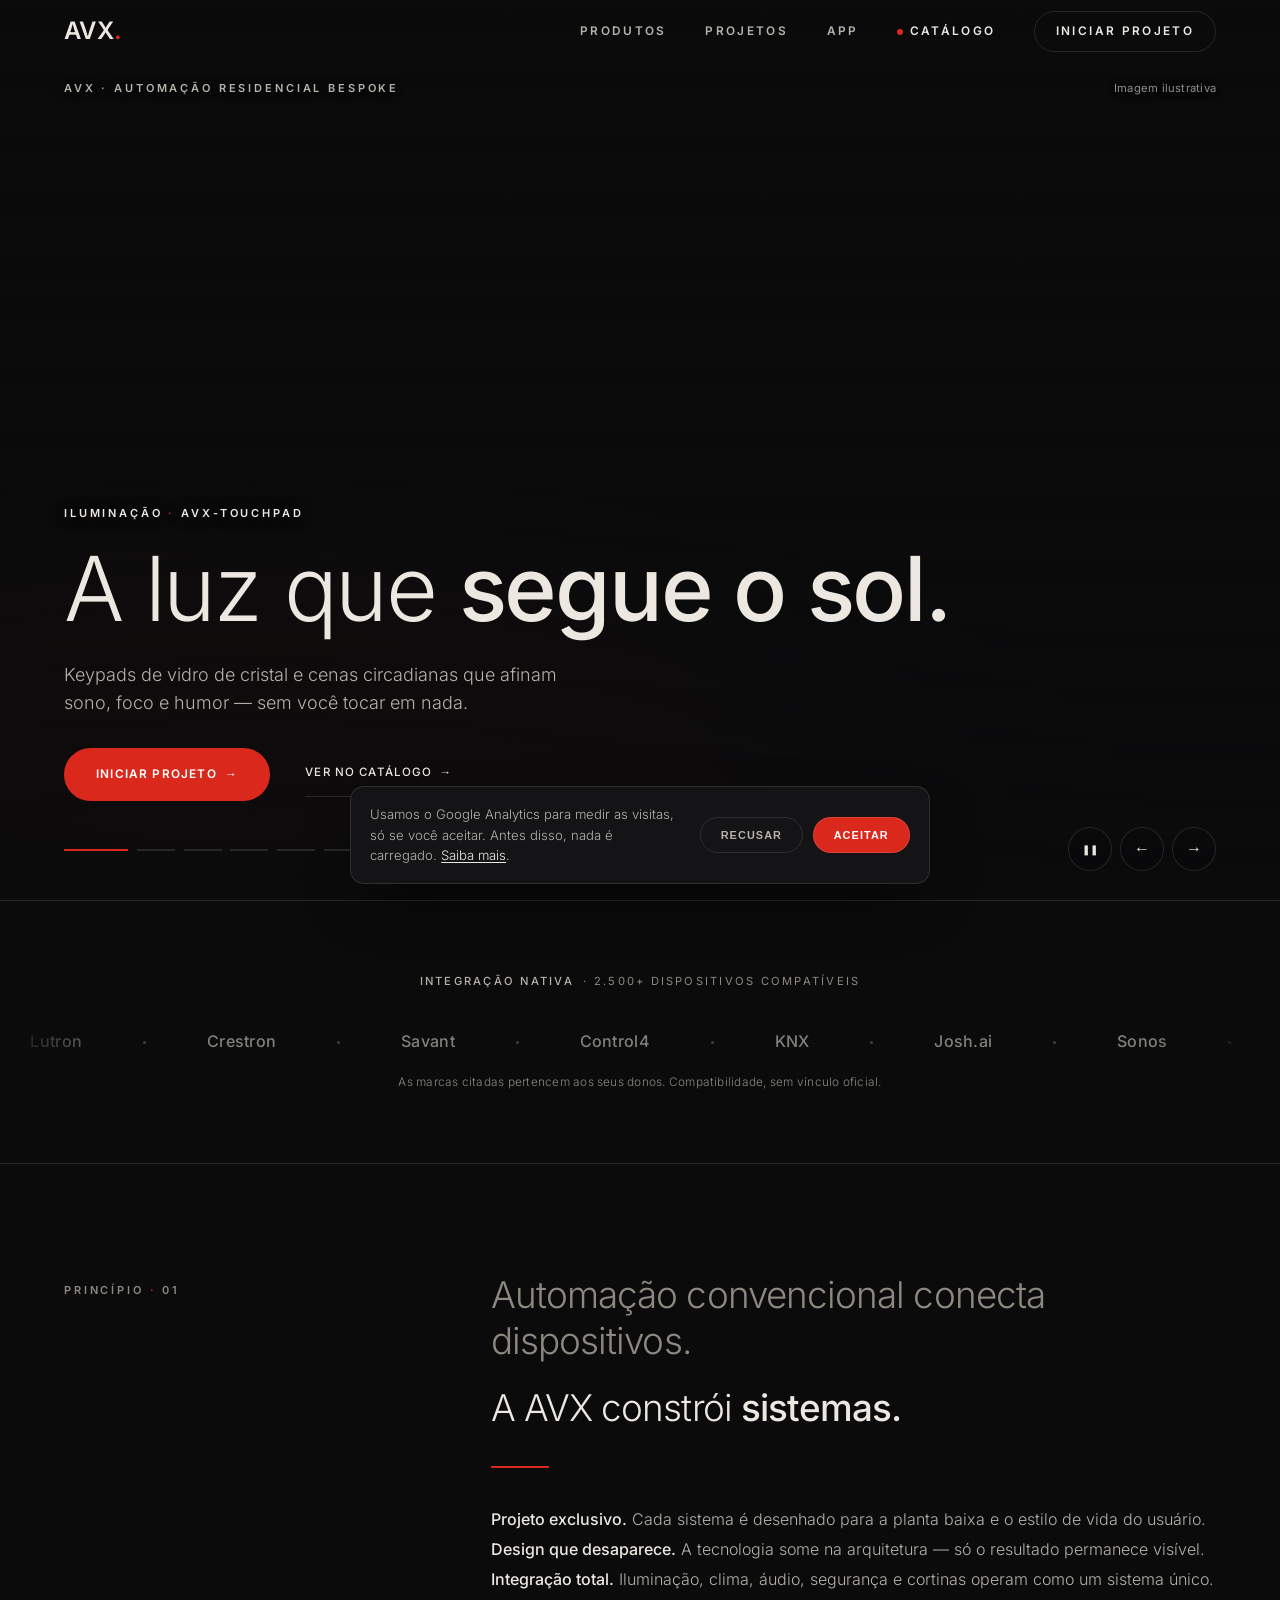
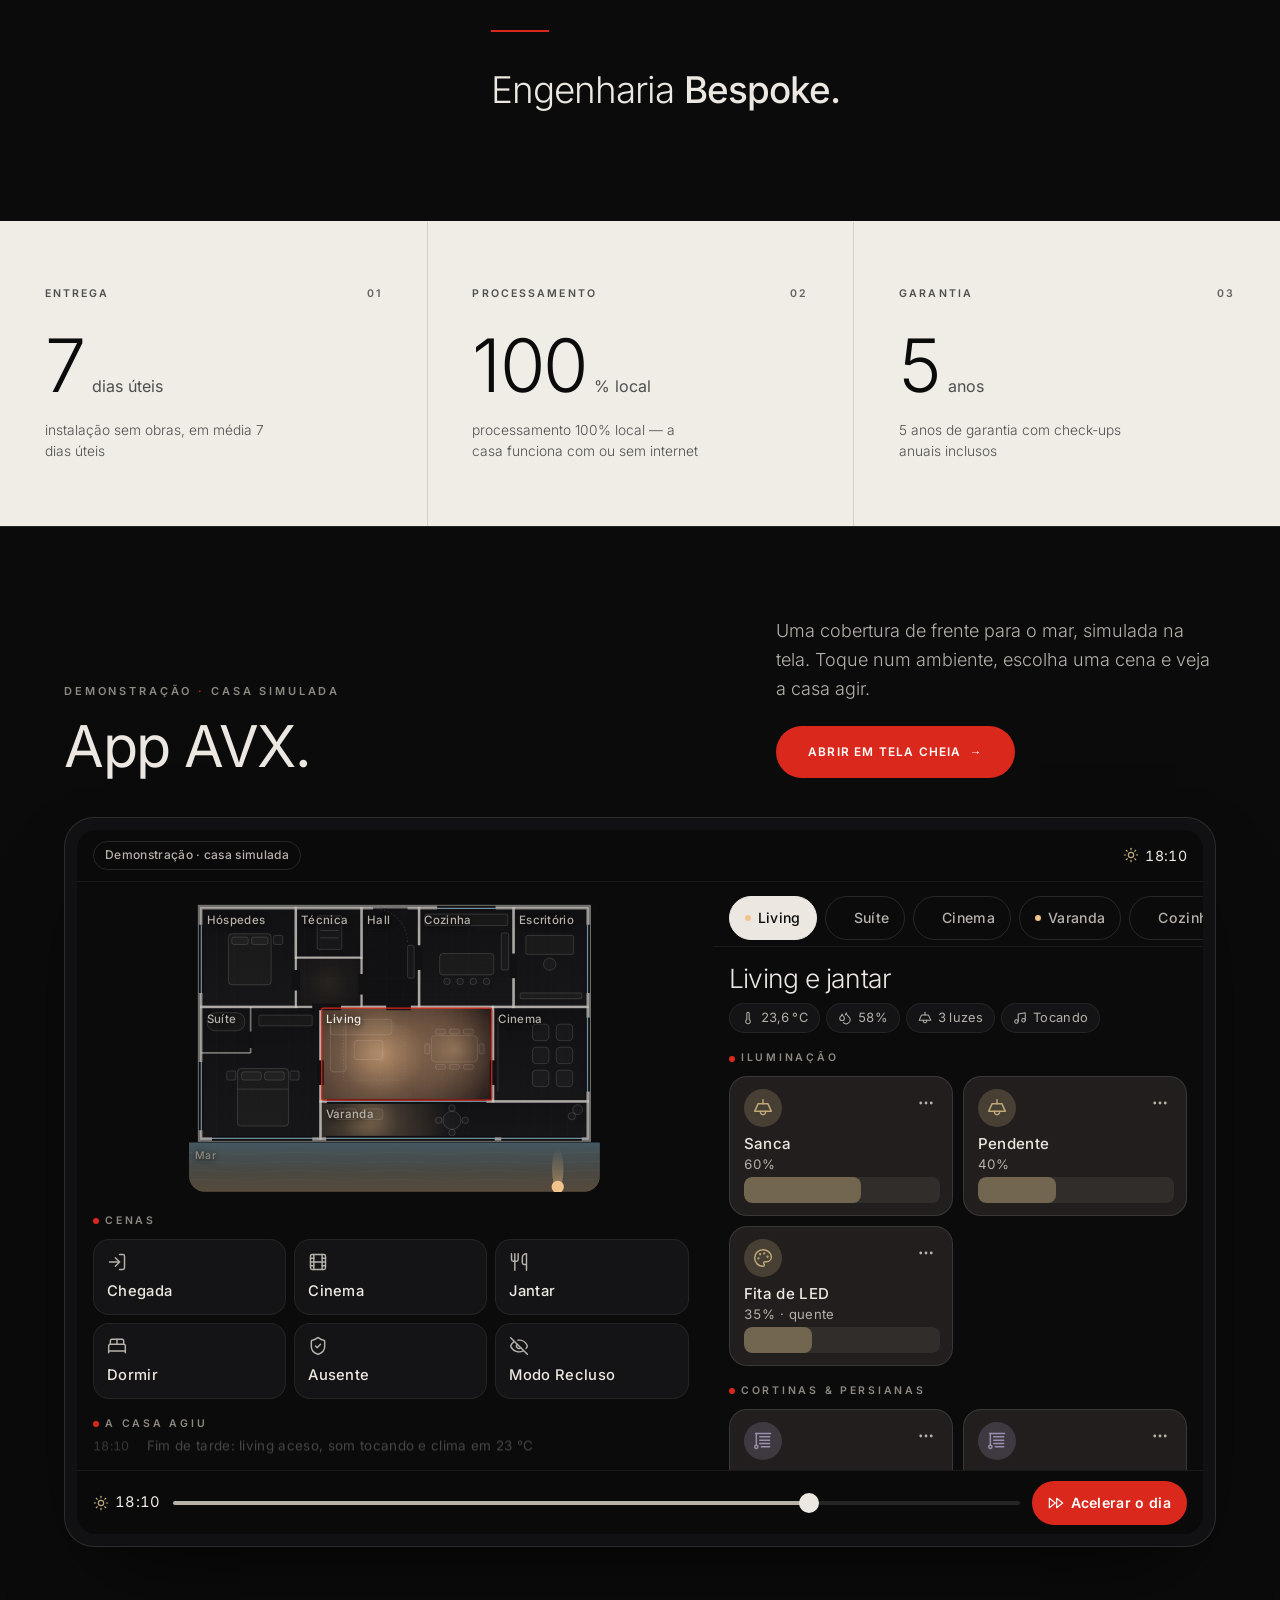
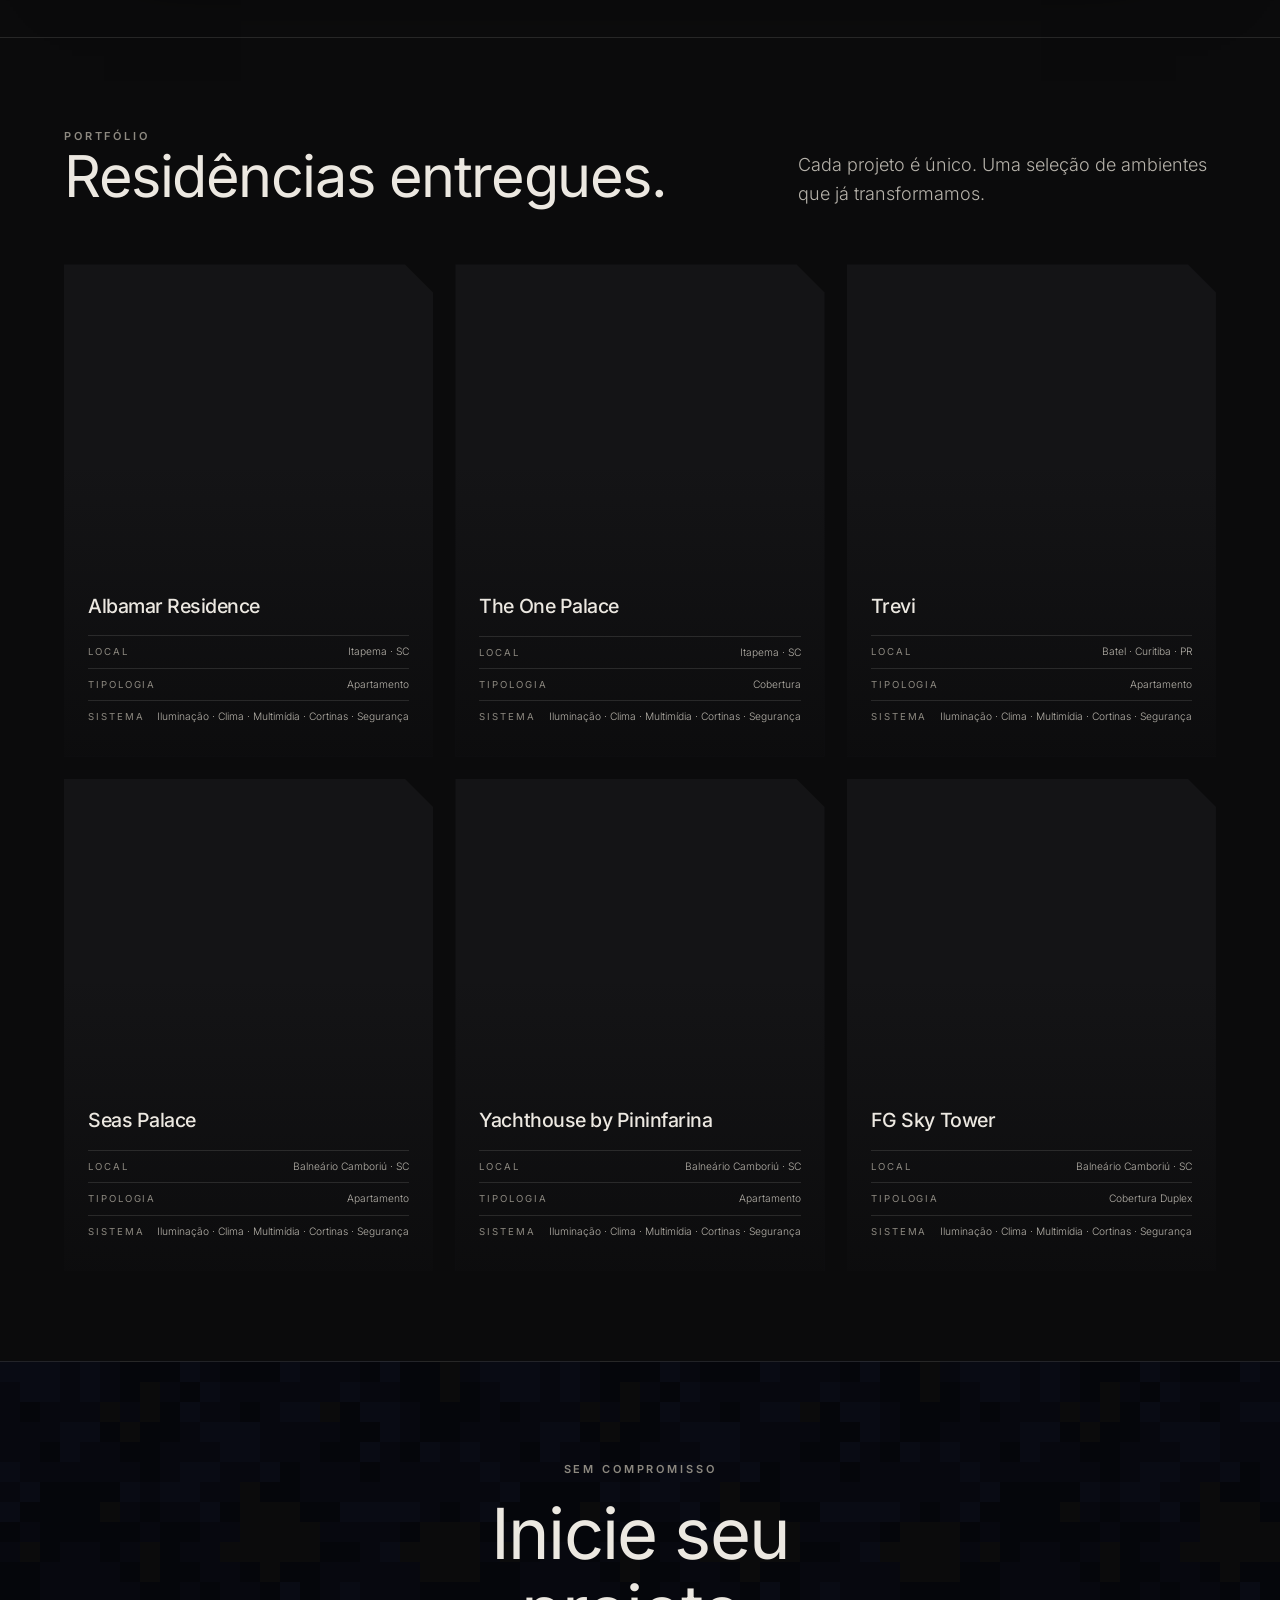
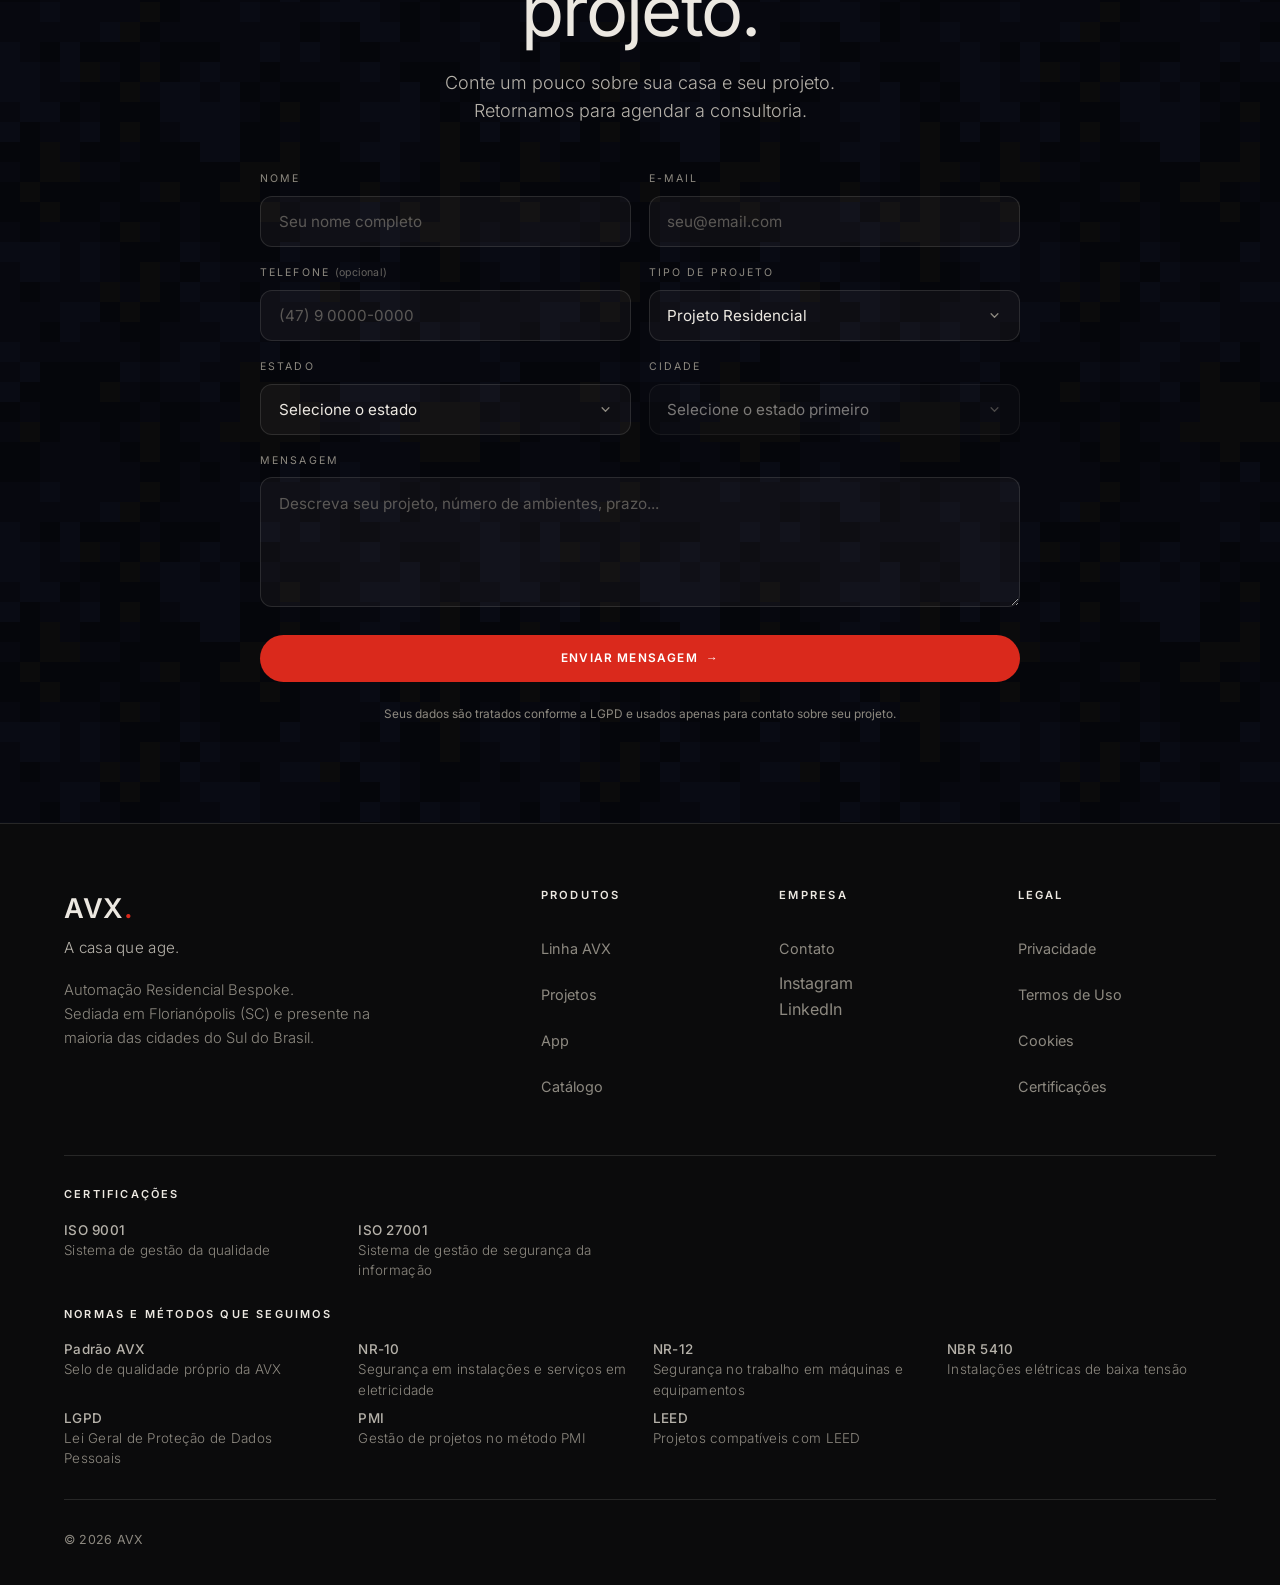
==== commit 82e3e325: "Certificações em dois grupos e o verificador confere - "Certificações": só ISO 9001 e ISO 27001. - "" ====
--- a/index.html
+++ b/index.html
@@ -398,6 +398,7 @@
 .certs .certs-lista{list-style:none;display:grid;grid-template-columns:repeat(auto-fill,minmax(230px,1fr));gap:.5rem 1.6rem}
 .certs .certs-lista li{font-size:.84rem;font-weight:300;color:var(--ash);line-height:1.5;letter-spacing:.02em}
 .certs .certs-lista b{display:block;font-weight:500;color:var(--bone-dim)}
+.certs .certs-grupo+.certs-grupo{margin-top:1.6rem}
 
 
 /* ============================================================
@@ -932,19 +933,26 @@
     </div>
   </div>
 
-  <section class="certs" id="certificacoes" aria-labelledby="certs-titulo">
-    <h2 class="certs-lbl" id="certs-titulo">Normas &amp; Certificações</h2>
-    <ul class="certs-lista">
-      <li><b>Padrão AVX</b></li>
-      <li><b>NR-10</b> Segurança em instalações e serviços em eletricidade</li>
-      <li><b>NR-12</b> Segurança no trabalho em máquinas e equipamentos</li>
-      <li><b>NBR 5410</b> Instalações elétricas de baixa tensão</li>
-      <li><b>ISO 9001</b> Sistema de gestão da qualidade</li>
-      <li><b>ISO 27001</b> Sistema de gestão de segurança da informação</li>
-      <li><b>LGPD</b> Lei Geral de Proteção de Dados Pessoais</li>
-      <li><b>LEED</b> Certificação de construção sustentável</li>
-      <li><b>PMI</b> Gestão de projetos</li>
-    </ul>
+  <section class="certs" id="certificacoes" aria-label="Certificações, normas e métodos">
+    <div class="certs-grupo">
+      <h2 class="certs-lbl" id="certs-titulo">Certificações</h2>
+      <ul class="certs-lista">
+        <li><b>ISO 9001</b> Sistema de gestão da qualidade</li>
+        <li><b>ISO 27001</b> Sistema de gestão de segurança da informação</li>
+      </ul>
+    </div>
+    <div class="certs-grupo" id="normas">
+      <h2 class="certs-lbl" id="normas-titulo">Normas e métodos que seguimos</h2>
+      <ul class="certs-lista">
+        <li><b>Padrão AVX</b> Selo de qualidade próprio da AVX</li>
+        <li><b>NR-10</b> Segurança em instalações e serviços em eletricidade</li>
+        <li><b>NR-12</b> Segurança no trabalho em máquinas e equipamentos</li>
+        <li><b>NBR 5410</b> Instalações elétricas de baixa tensão</li>
+        <li><b>LGPD</b> Lei Geral de Proteção de Dados Pessoais</li>
+        <li><b>PMI</b> Gestão de projetos no método PMI</li>
+        <li><b>LEED</b> Projetos compatíveis com LEED</li>
+      </ul>
+    </div>
   </section>
   <div class="footer-base">
     <span>© 2026 AVX</span>
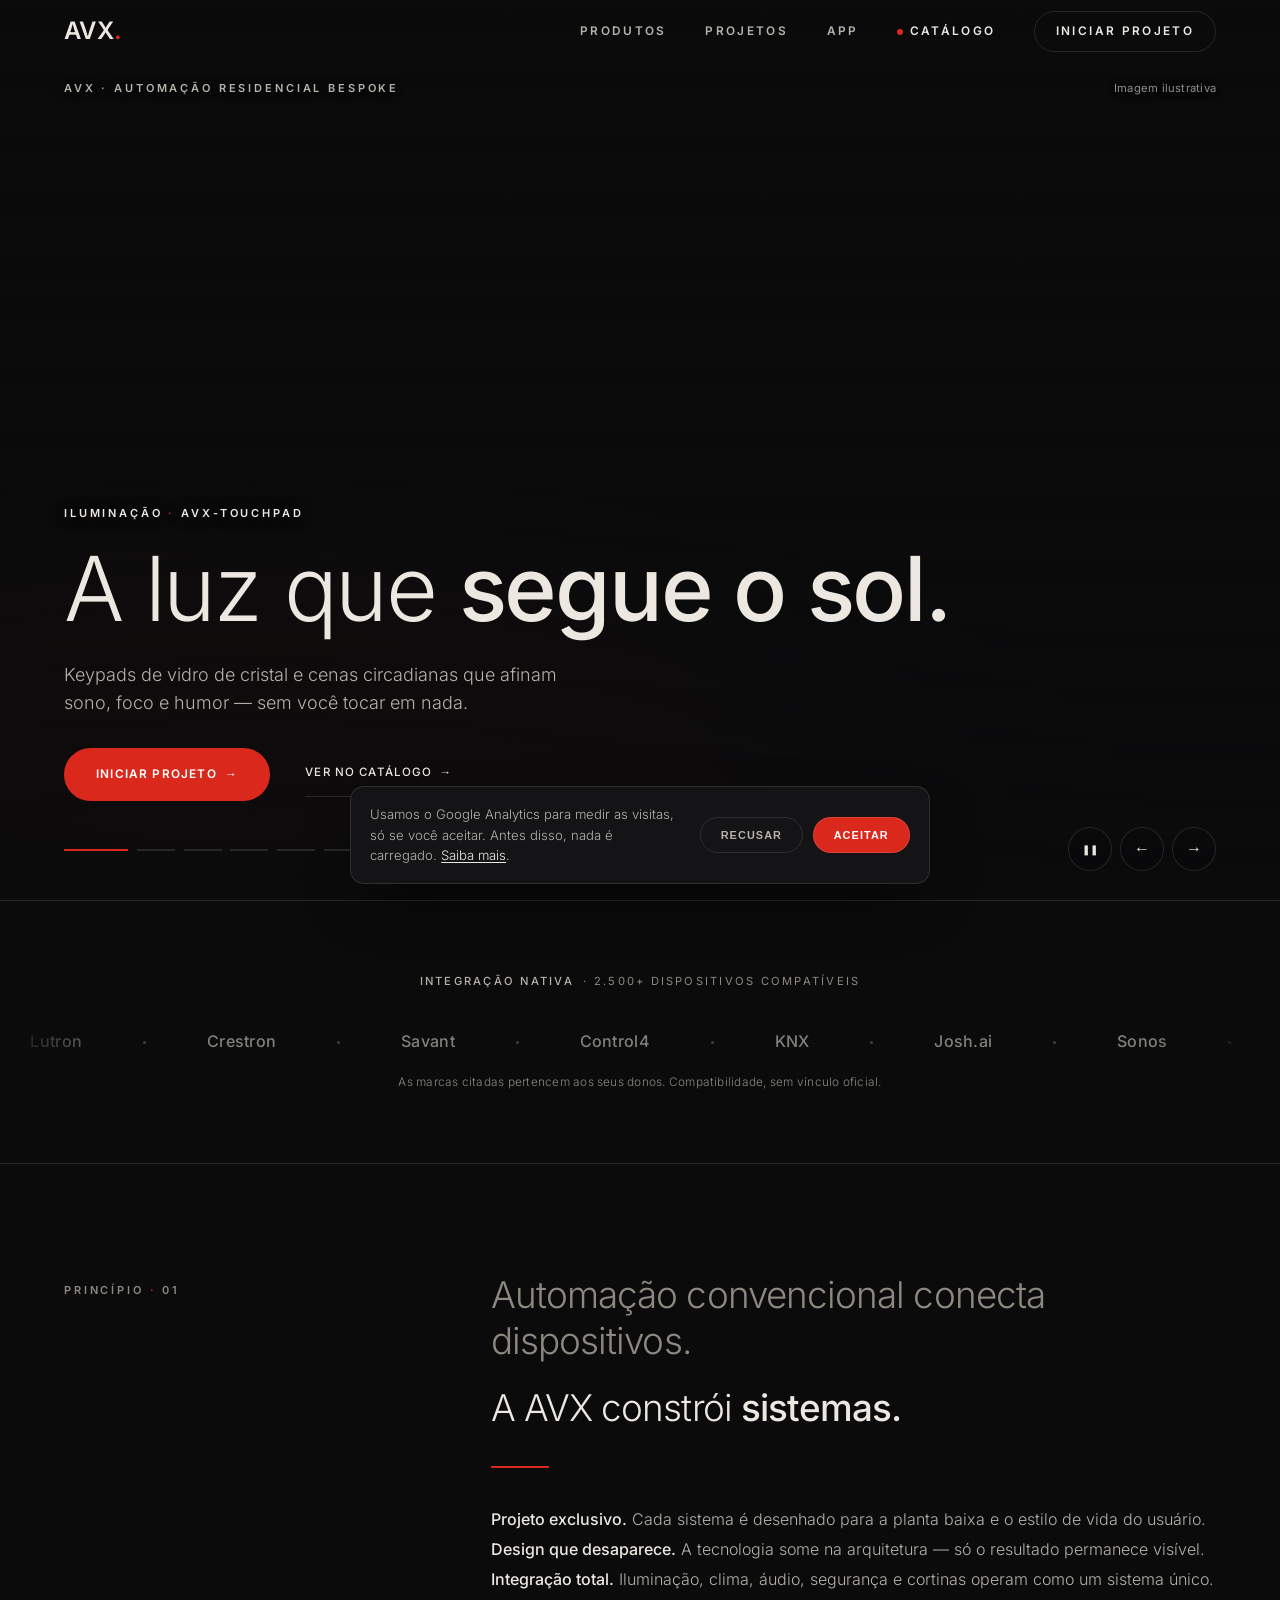
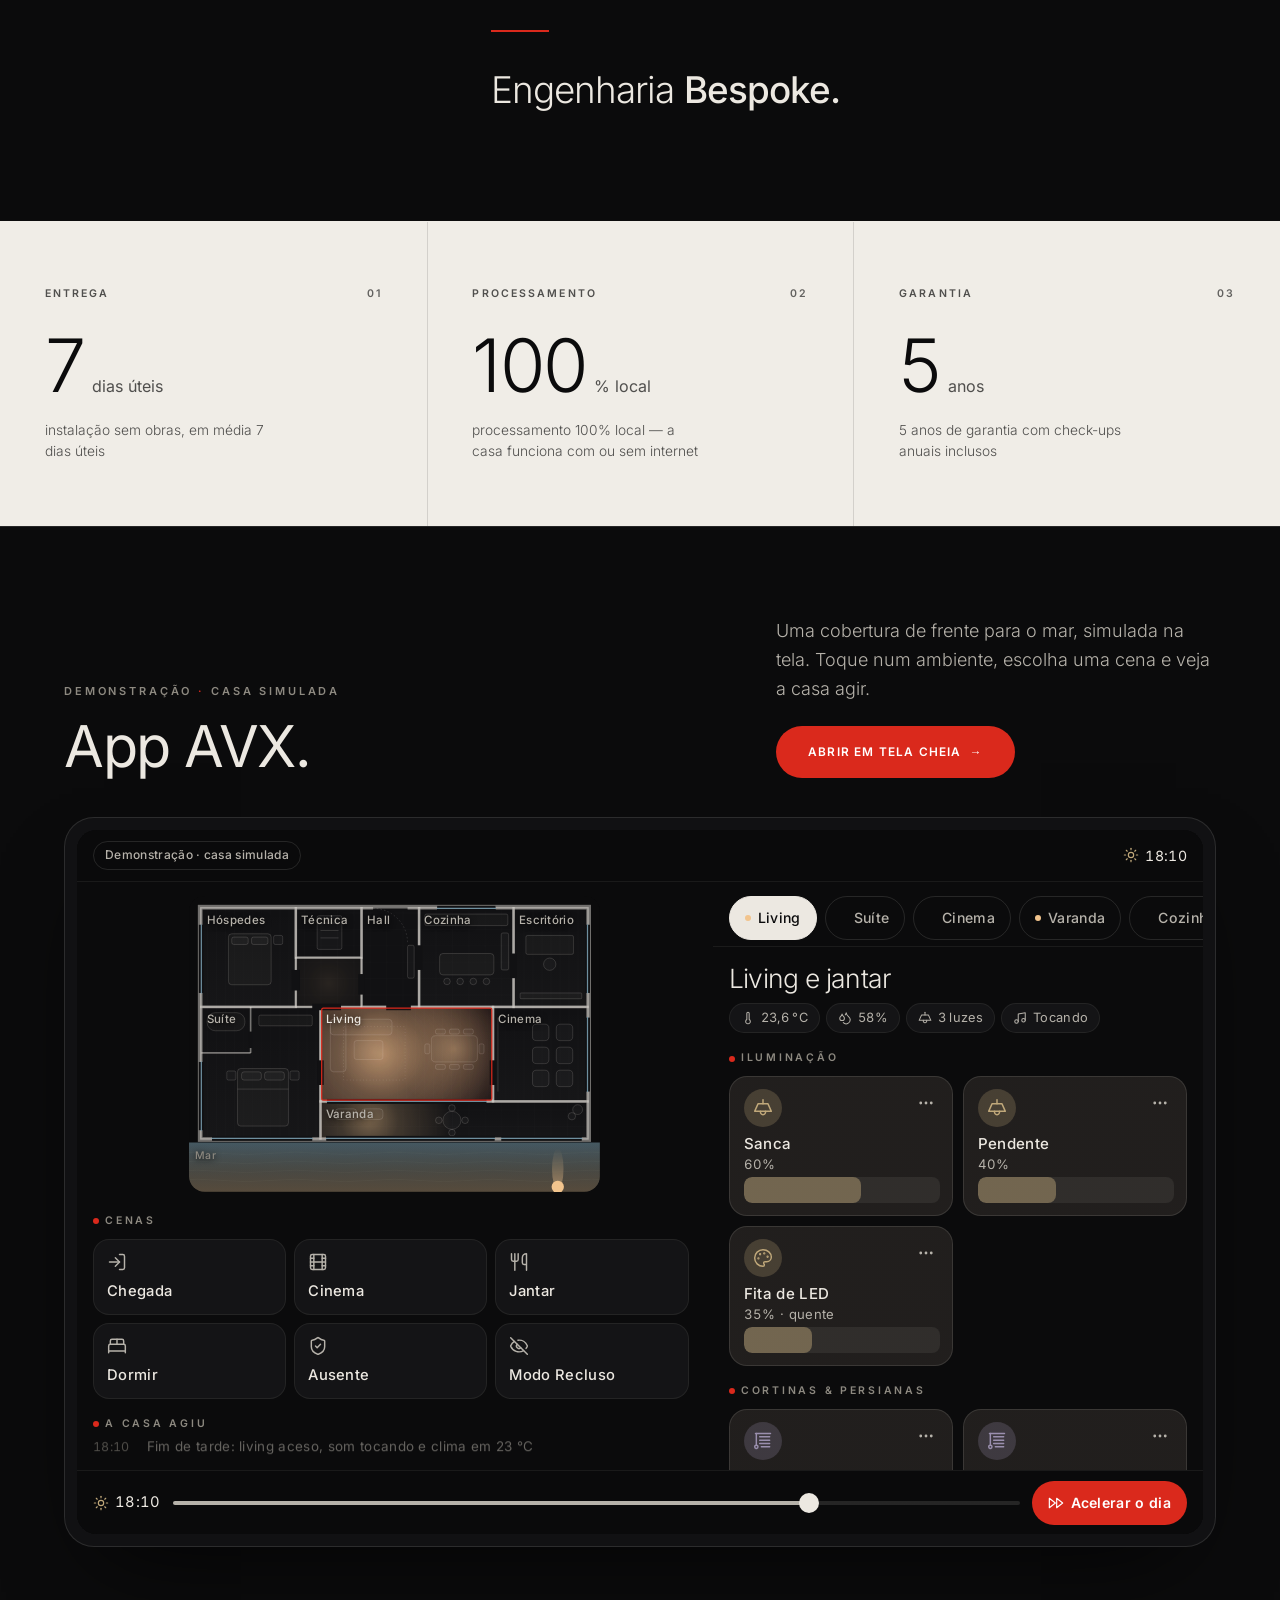
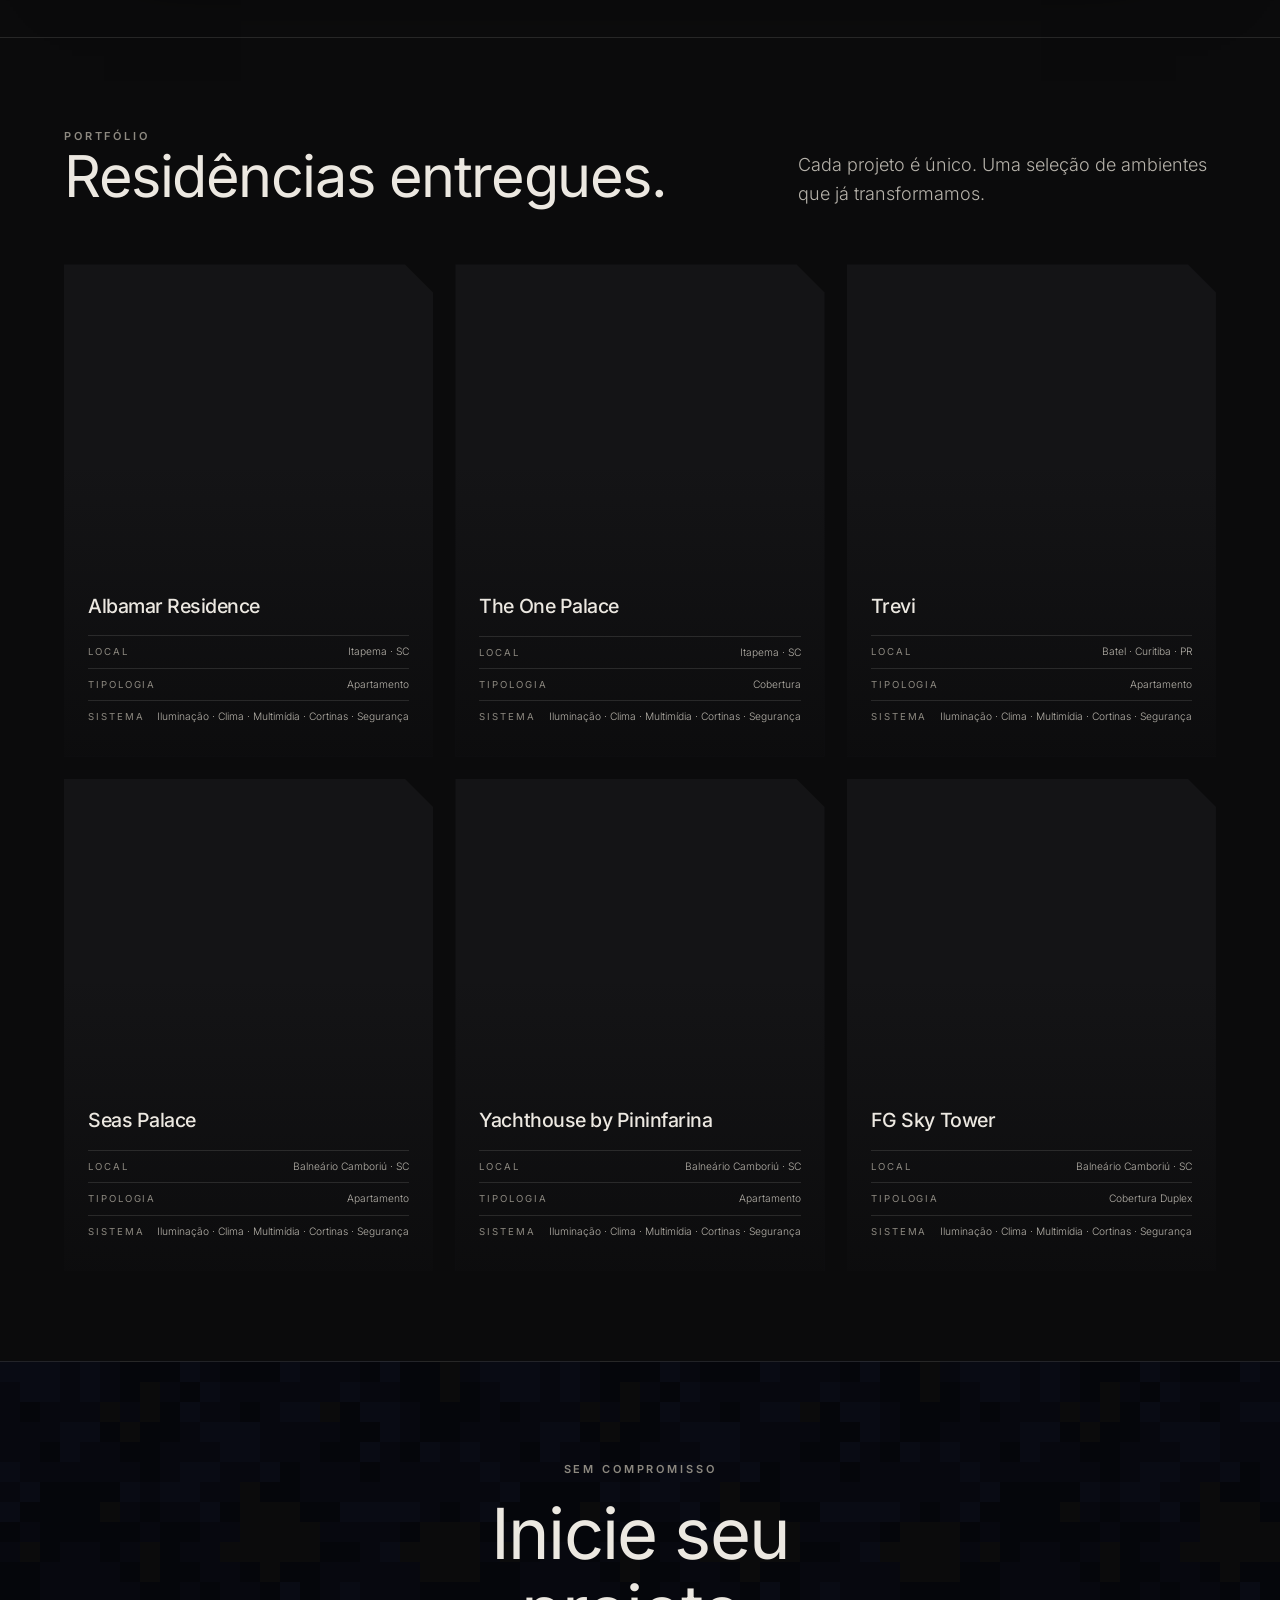
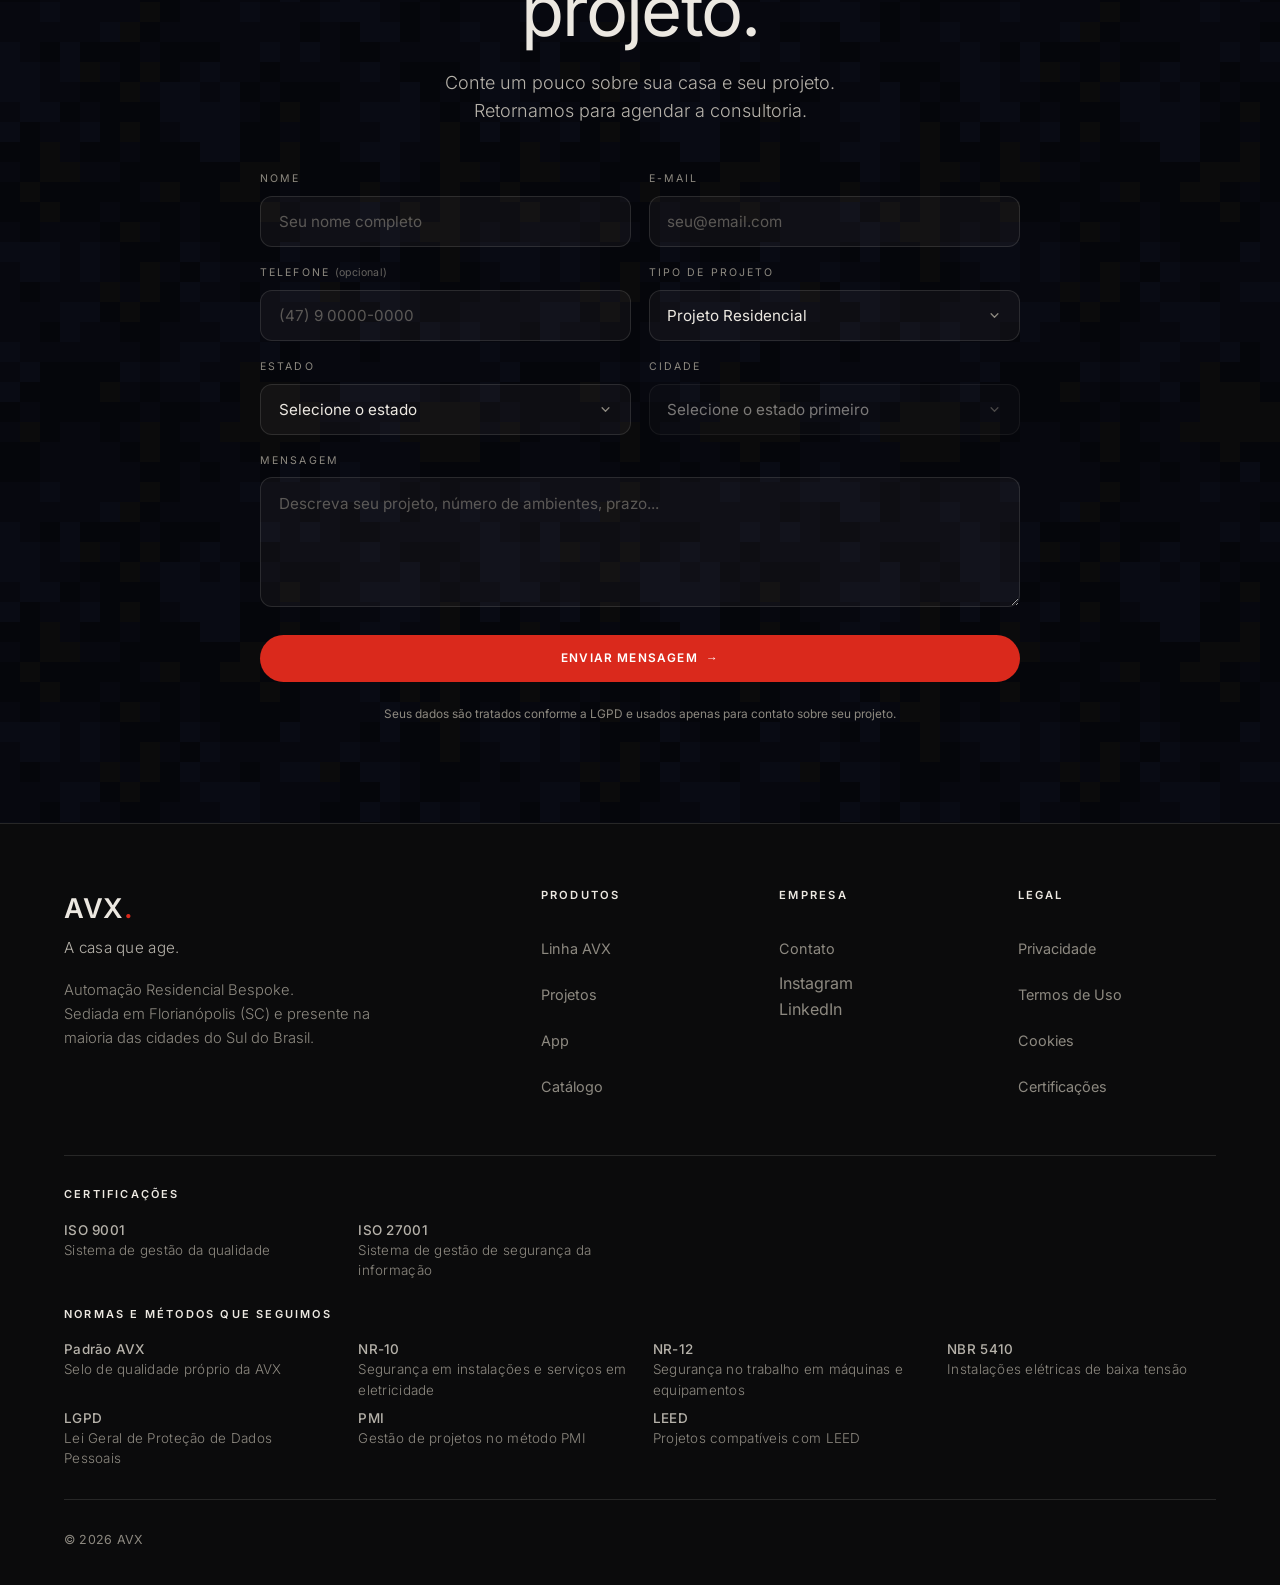
==== commit 6608eb24: "Merge branch 'ccr-636af25f-idwxnc' into ccr-636af25f-idwxnc-legal" ====
--- a/index.html
+++ b/index.html
@@ -925,8 +925,8 @@
     <div>
       <h4>Legal</h4>
       <ul>
-        <li><a href="#">Privacidade</a></li>
-        <li><a href="#">Termos de Uso</a></li>
+        <li><a href="privacidade.html">Privacidade</a></li>
+        <li><a href="termos.html">Termos de Uso</a></li>
         <li><a href="#" id="open-consent-link">Cookies</a></li>
         <li><a href="#certificacoes">Certificações</a></li>
       </ul>
@@ -1173,7 +1173,7 @@
 <!-- ===================== COOKIE CONSENT ===================== -->
 <div class="cookie" id="cookie-banner" role="dialog" aria-label="Aviso de cookies" aria-live="polite">
   <div class="cookie-in">
-    <p>Usamos o Google Analytics para medir as visitas, só se você aceitar. Antes disso, nada é carregado. <a href="#">Saiba mais</a>.</p>
+    <p>Usamos o Google Analytics para medir as visitas, só se você aceitar. Antes disso, nada é carregado. <a href="privacidade.html#cookies">Saiba mais</a>.</p>
     <div class="cookie-btns">
       <button class="ck-decline" id="ck-decline">Recusar</button>
       <button class="ck-accept" id="ck-accept">Aceitar</button>
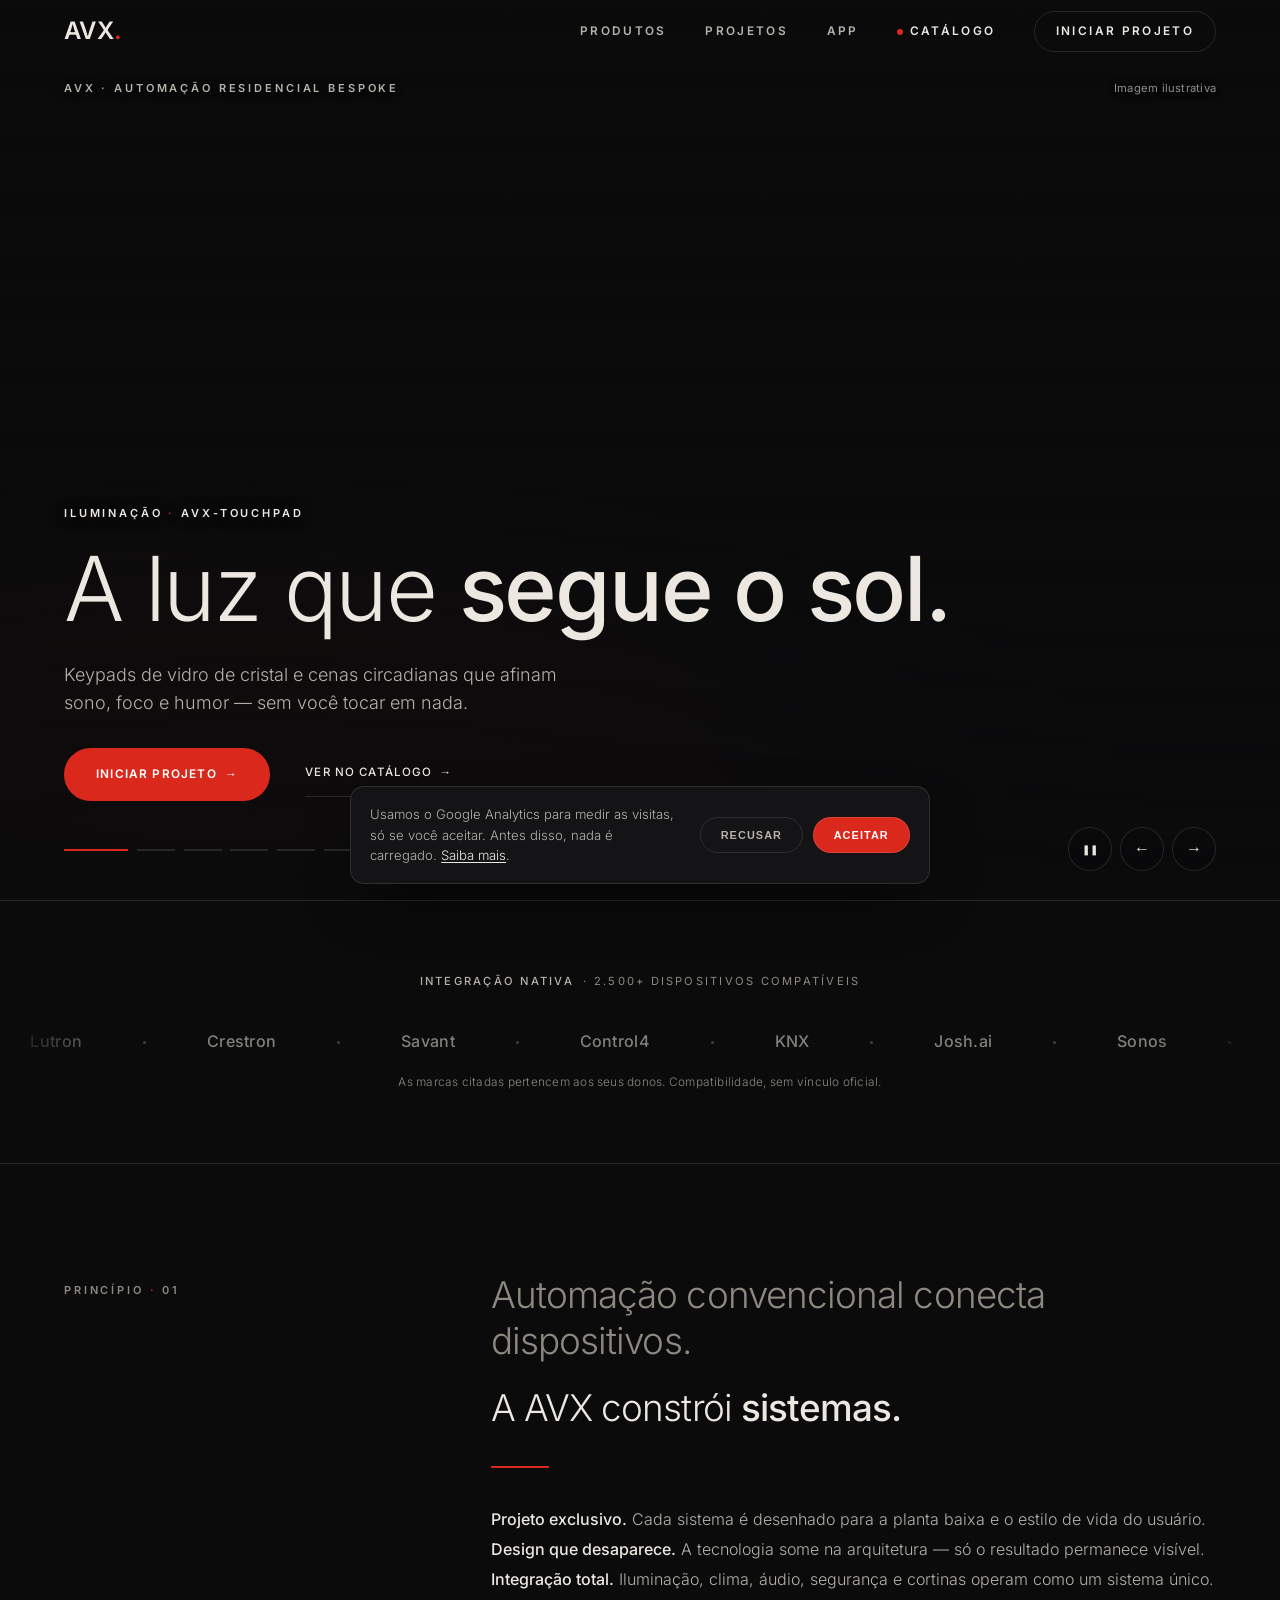
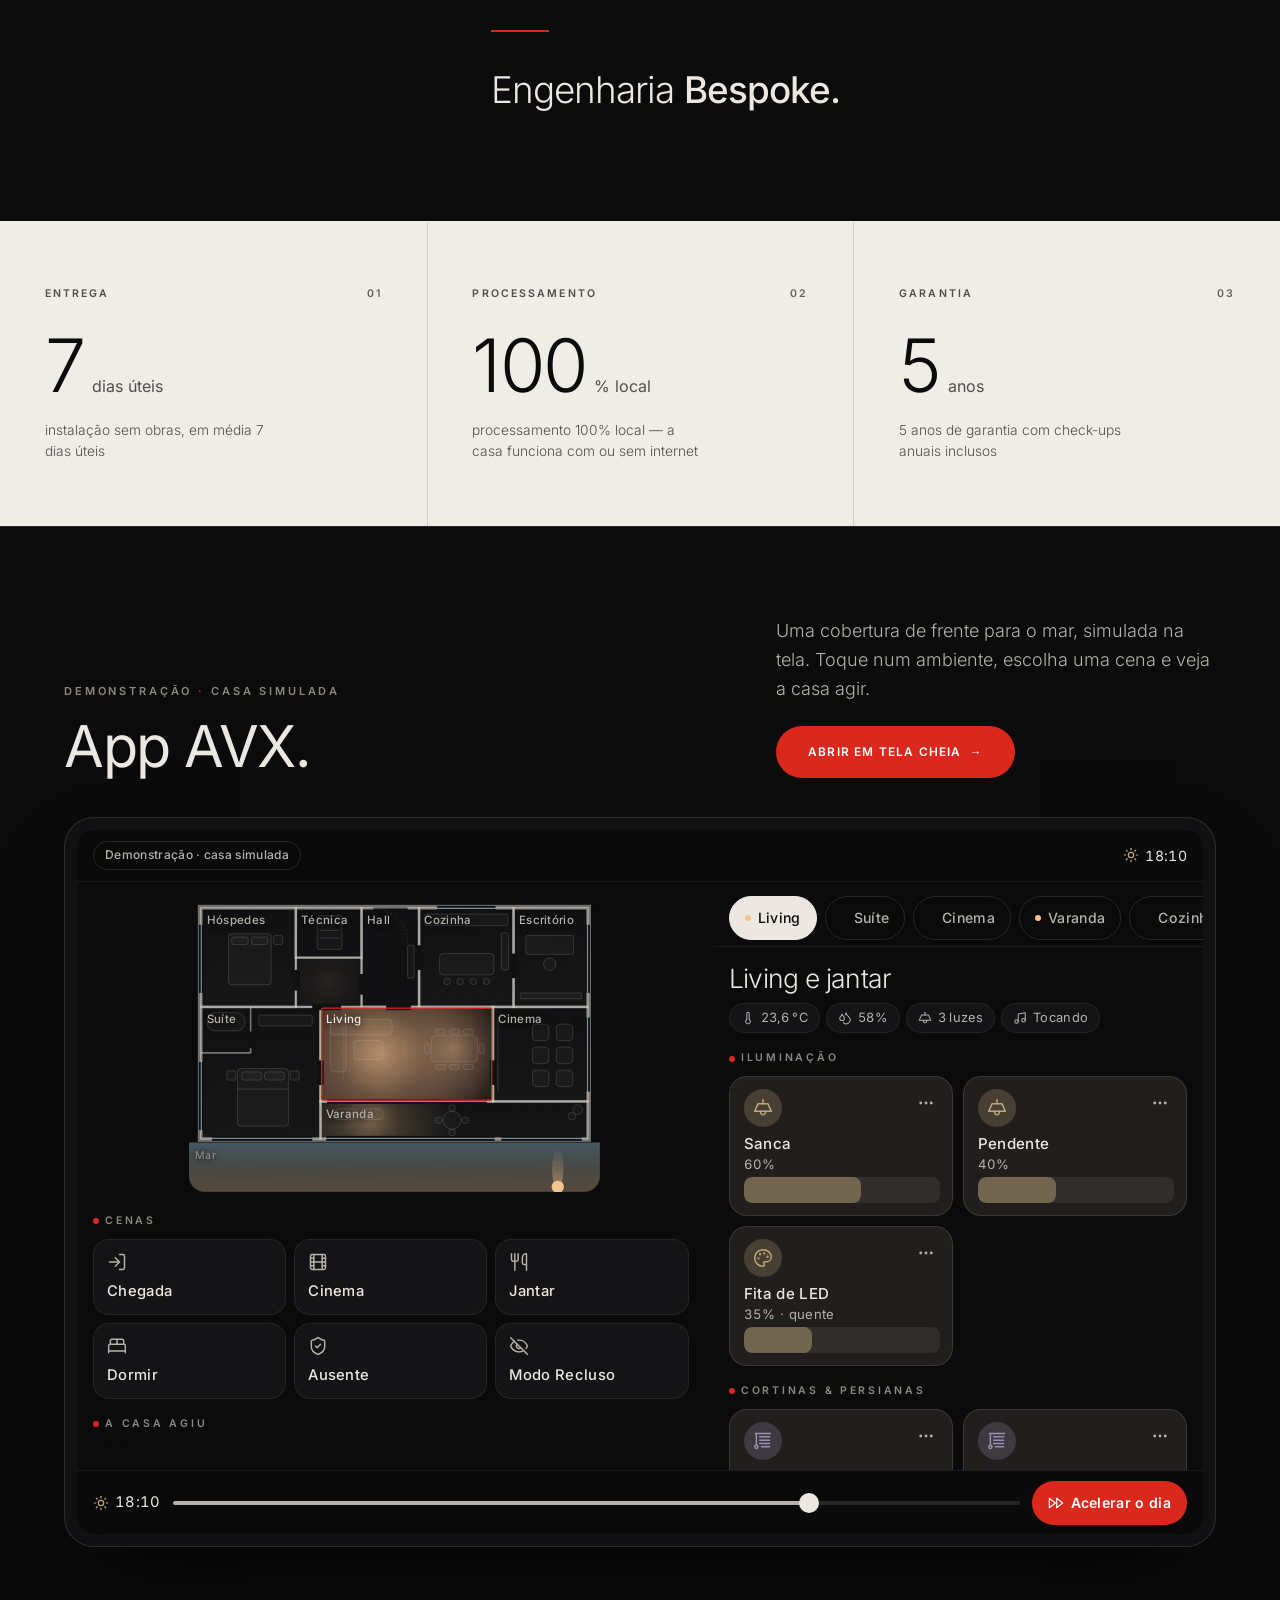
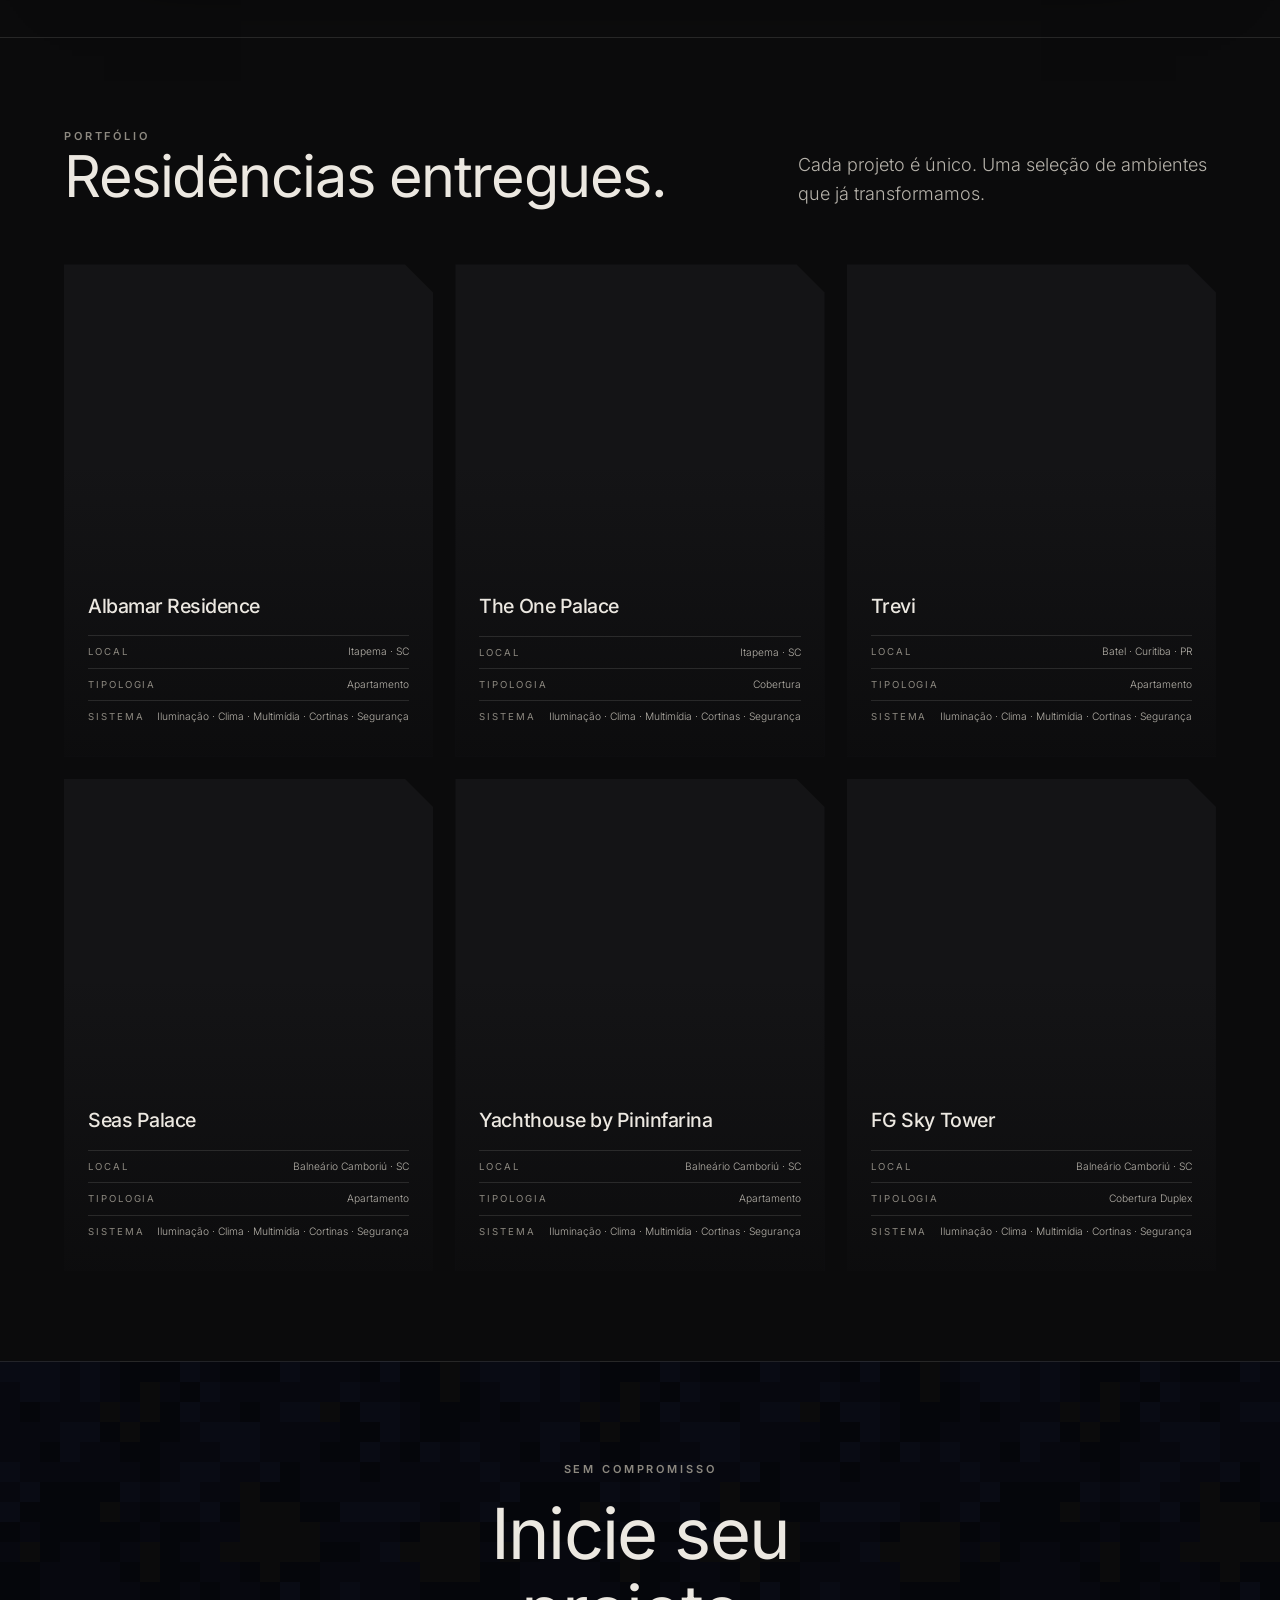
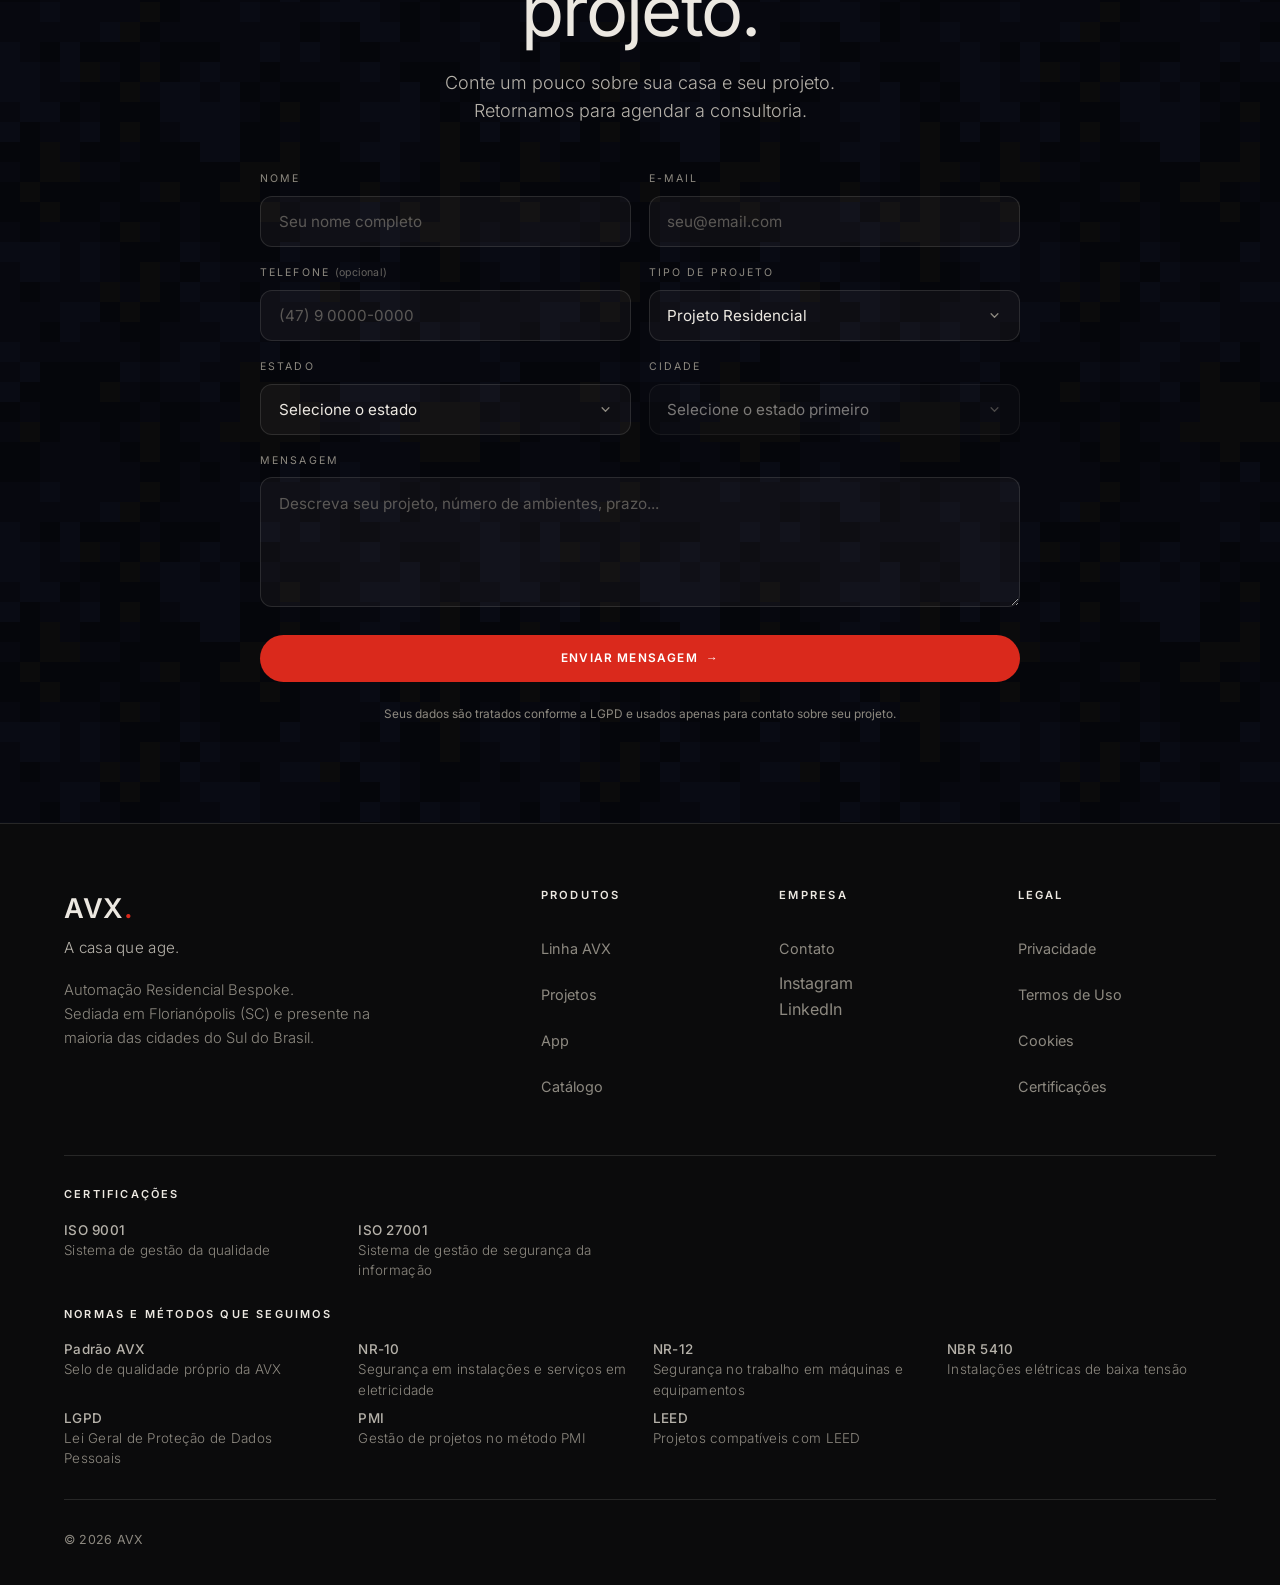
==== commit 033e69bb: "Merge pull request #3 from BlushingMoonlight/ccr-636af25f-idwxnc App AVX novo e checkup completo do " ====
--- a/index.html
+++ b/index.html
@@ -925,8 +925,8 @@
     <div>
       <h4>Legal</h4>
       <ul>
-        <li><a href="privacidade.html">Privacidade</a></li>
-        <li><a href="termos.html">Termos de Uso</a></li>
+        <li><a href="#">Privacidade</a></li>
+        <li><a href="#">Termos de Uso</a></li>
         <li><a href="#" id="open-consent-link">Cookies</a></li>
         <li><a href="#certificacoes">Certificações</a></li>
       </ul>
@@ -1173,7 +1173,7 @@
 <!-- ===================== COOKIE CONSENT ===================== -->
 <div class="cookie" id="cookie-banner" role="dialog" aria-label="Aviso de cookies" aria-live="polite">
   <div class="cookie-in">
-    <p>Usamos o Google Analytics para medir as visitas, só se você aceitar. Antes disso, nada é carregado. <a href="privacidade.html#cookies">Saiba mais</a>.</p>
+    <p>Usamos o Google Analytics para medir as visitas, só se você aceitar. Antes disso, nada é carregado. <a href="#">Saiba mais</a>.</p>
     <div class="cookie-btns">
       <button class="ck-decline" id="ck-decline">Recusar</button>
       <button class="ck-accept" id="ck-accept">Aceitar</button>
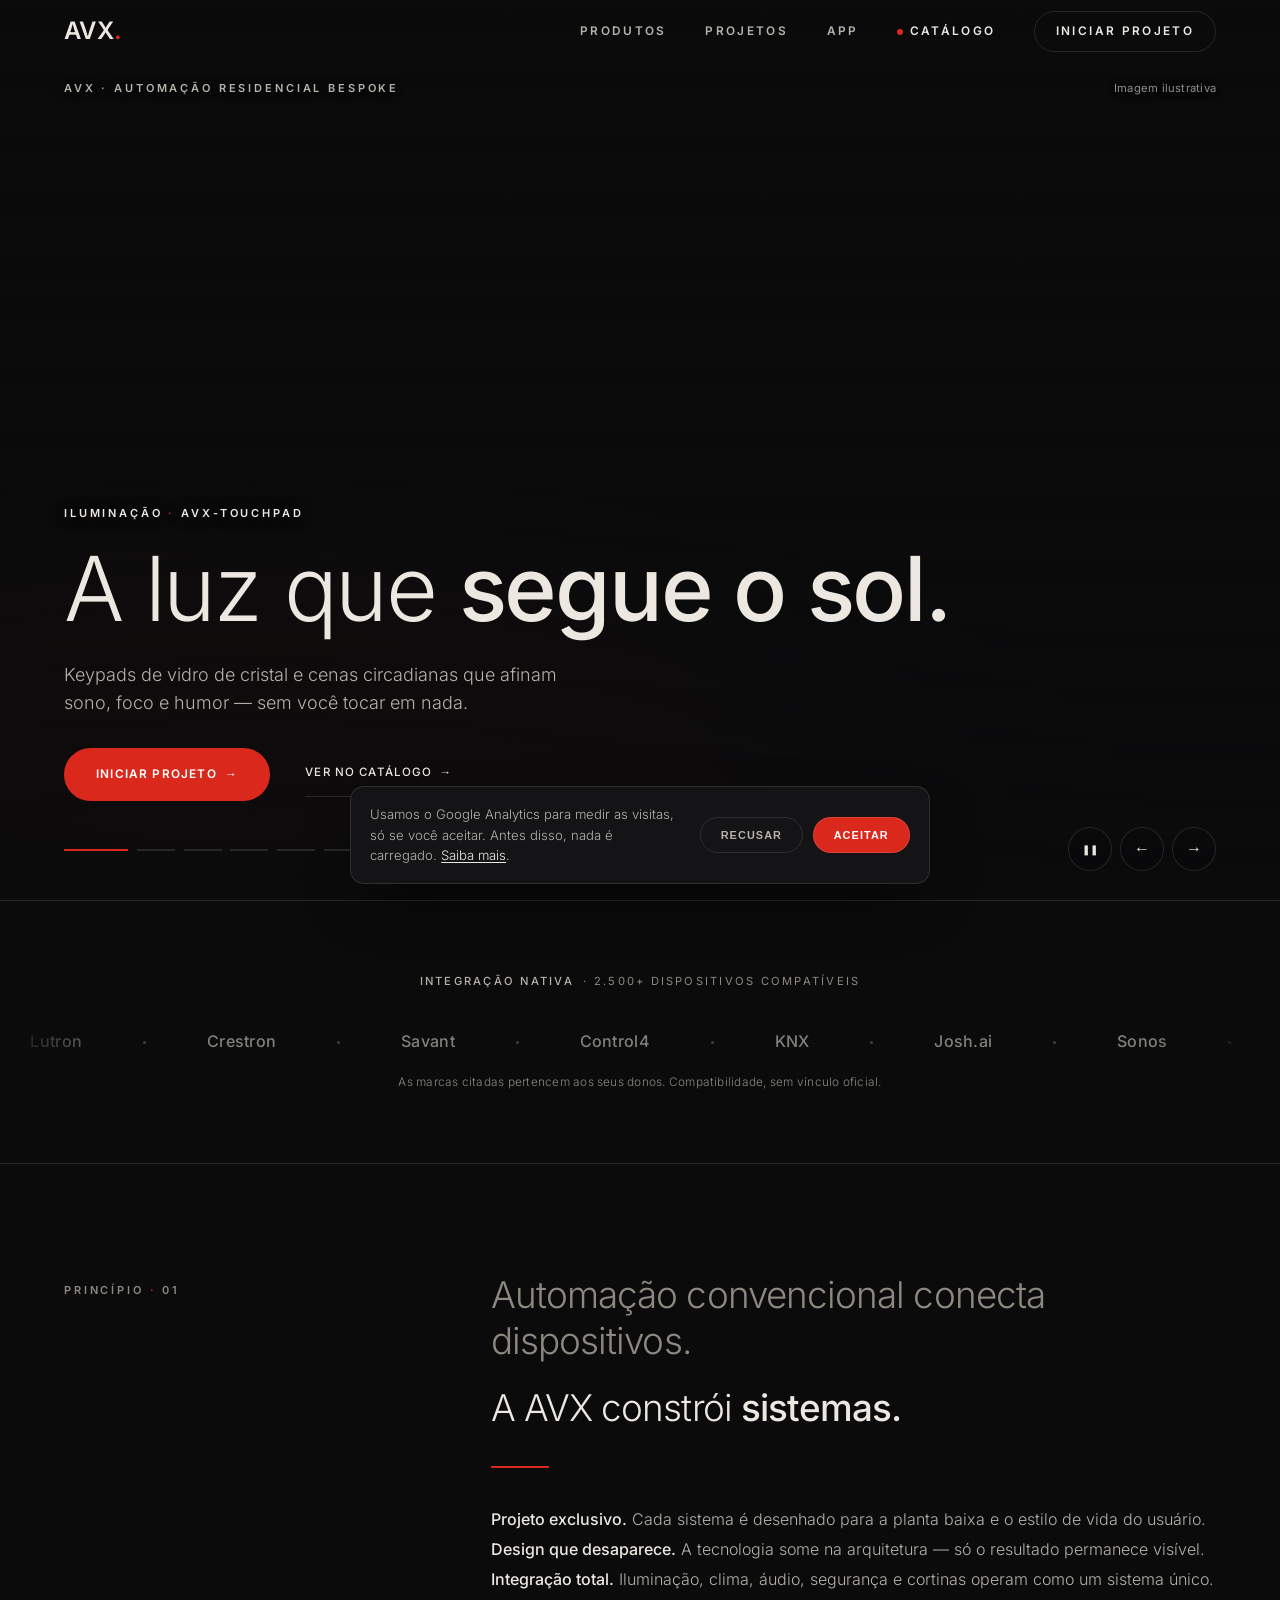
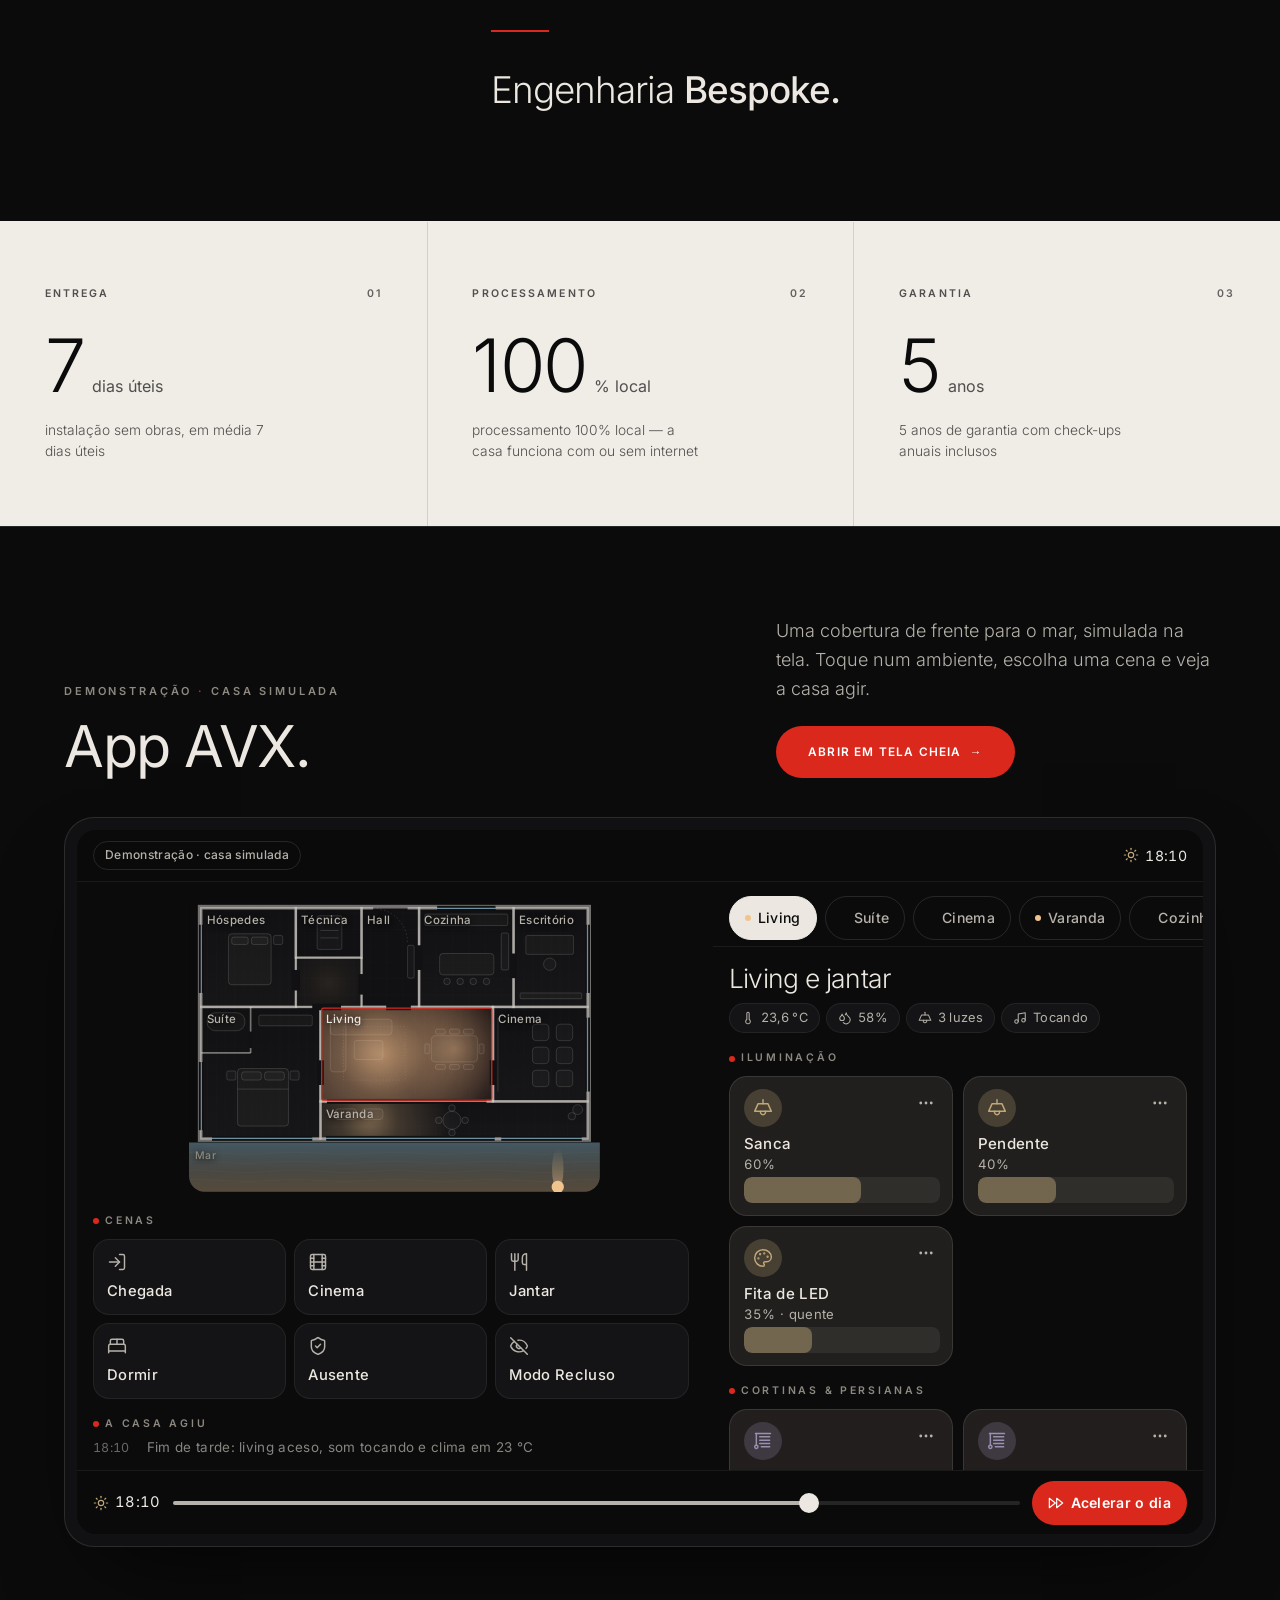
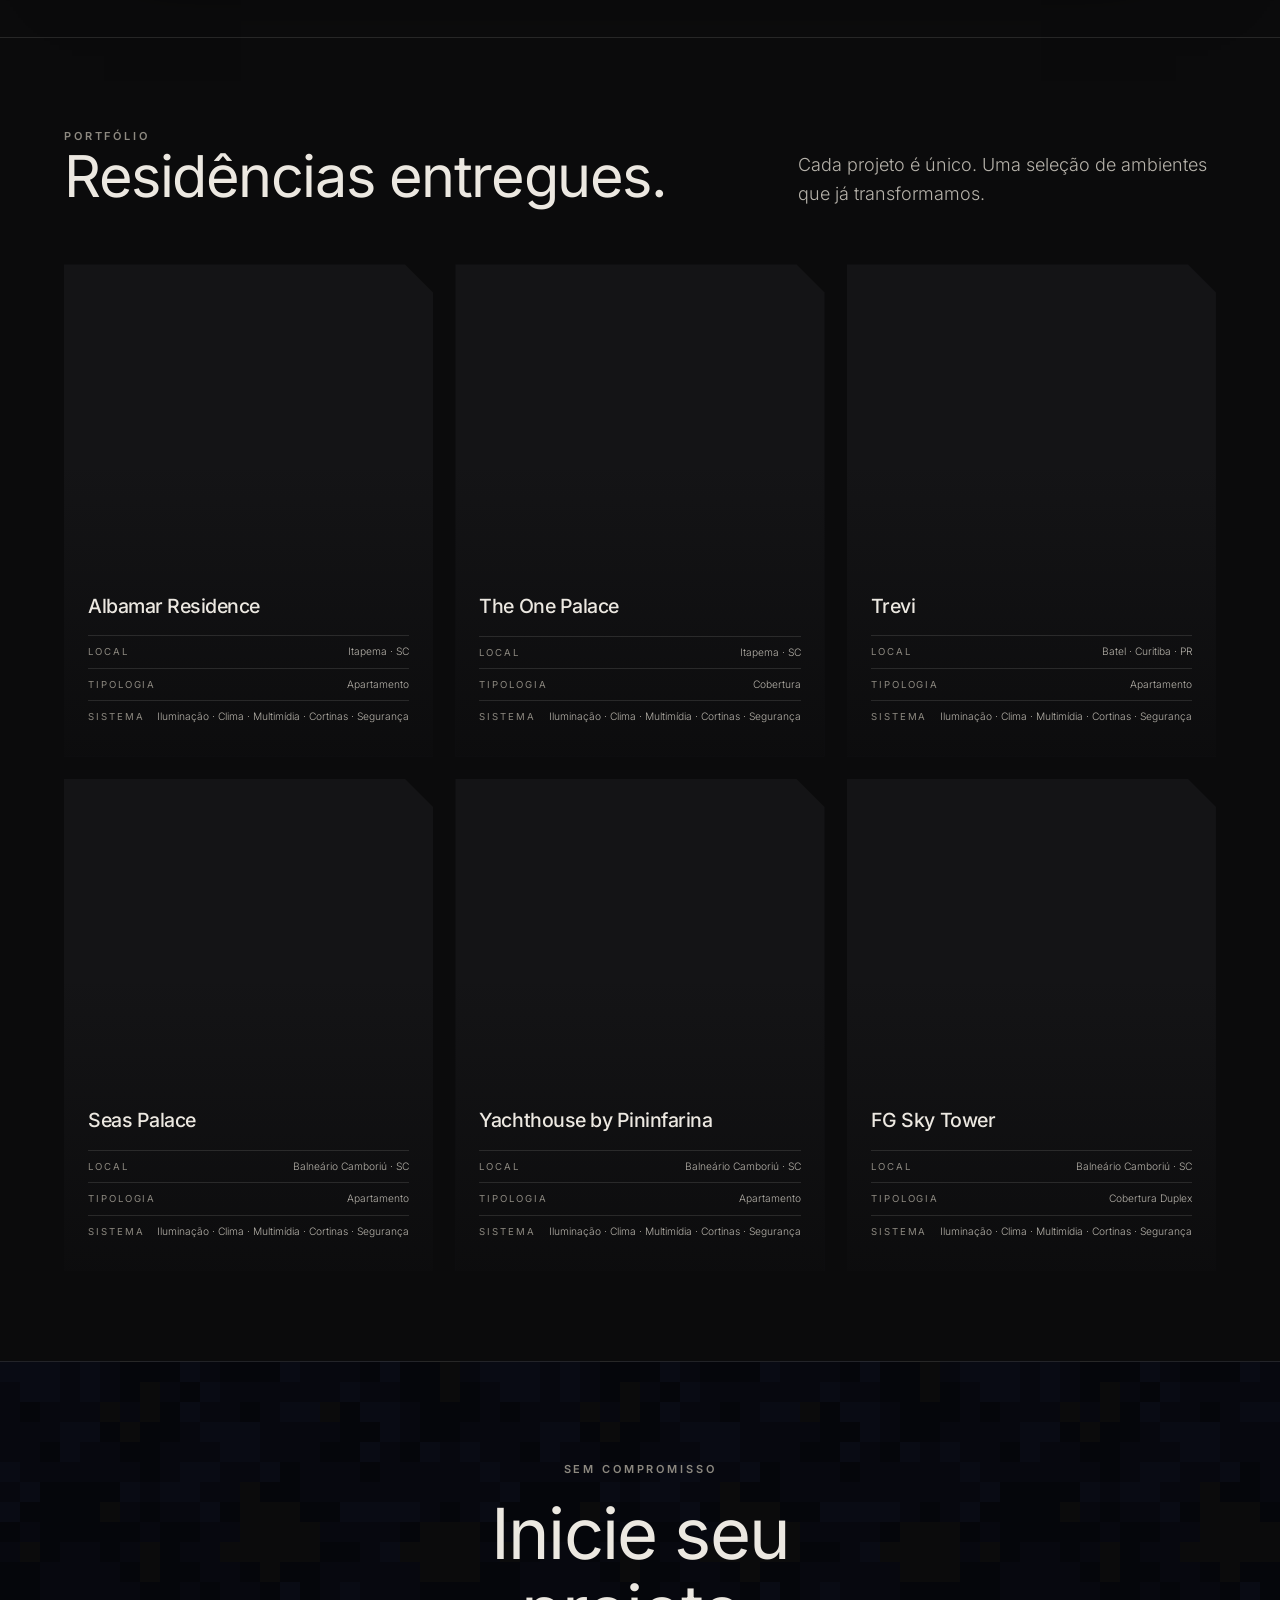
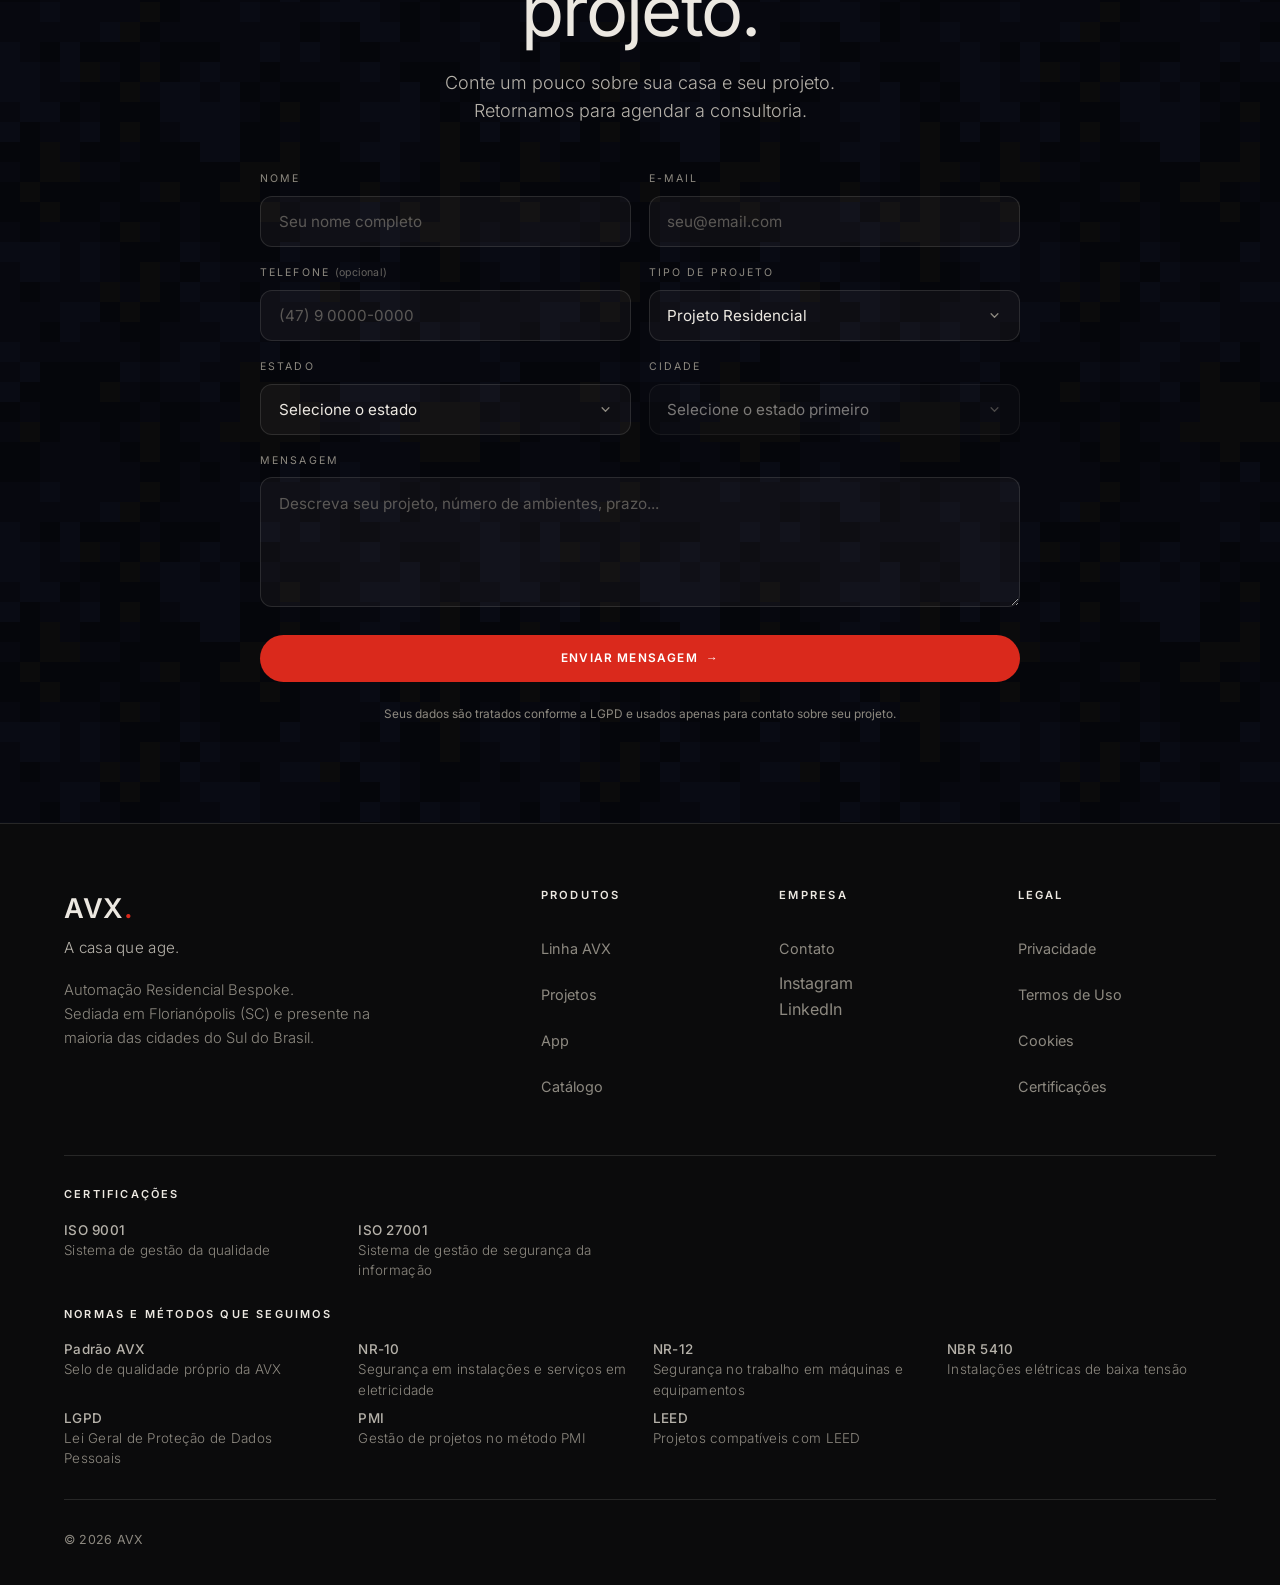
==== commit 498c7ff3: "Merge pull request #4 from BlushingMoonlight/ccr-636af25f-idwxnc-legal Política de Privacidade e Ter" ====
--- a/index.html
+++ b/index.html
@@ -925,8 +925,8 @@
     <div>
       <h4>Legal</h4>
       <ul>
-        <li><a href="#">Privacidade</a></li>
-        <li><a href="#">Termos de Uso</a></li>
+        <li><a href="privacidade.html">Privacidade</a></li>
+        <li><a href="termos.html">Termos de Uso</a></li>
         <li><a href="#" id="open-consent-link">Cookies</a></li>
         <li><a href="#certificacoes">Certificações</a></li>
       </ul>
@@ -1173,7 +1173,7 @@
 <!-- ===================== COOKIE CONSENT ===================== -->
 <div class="cookie" id="cookie-banner" role="dialog" aria-label="Aviso de cookies" aria-live="polite">
   <div class="cookie-in">
-    <p>Usamos o Google Analytics para medir as visitas, só se você aceitar. Antes disso, nada é carregado. <a href="#">Saiba mais</a>.</p>
+    <p>Usamos o Google Analytics para medir as visitas, só se você aceitar. Antes disso, nada é carregado. <a href="privacidade.html#cookies">Saiba mais</a>.</p>
     <div class="cookie-btns">
       <button class="ck-decline" id="ck-decline">Recusar</button>
       <button class="ck-accept" id="ck-accept">Aceitar</button>
